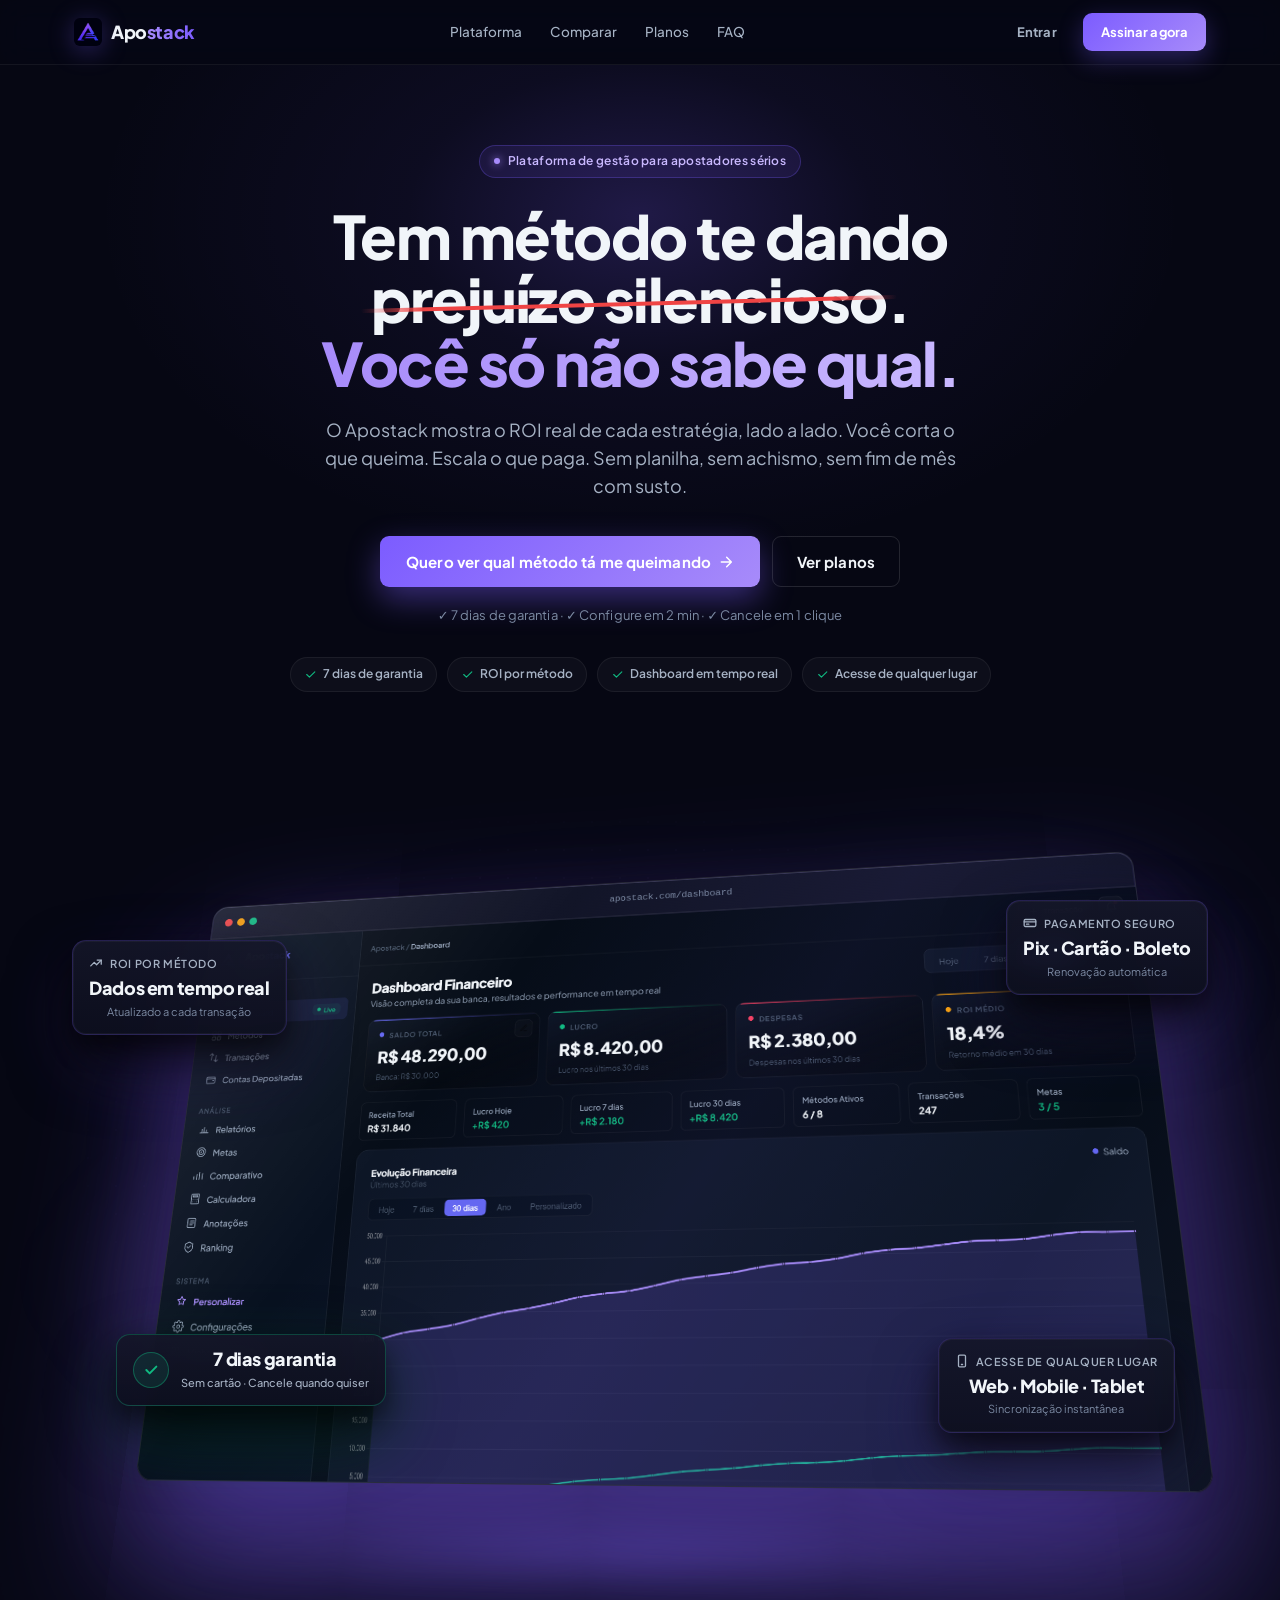
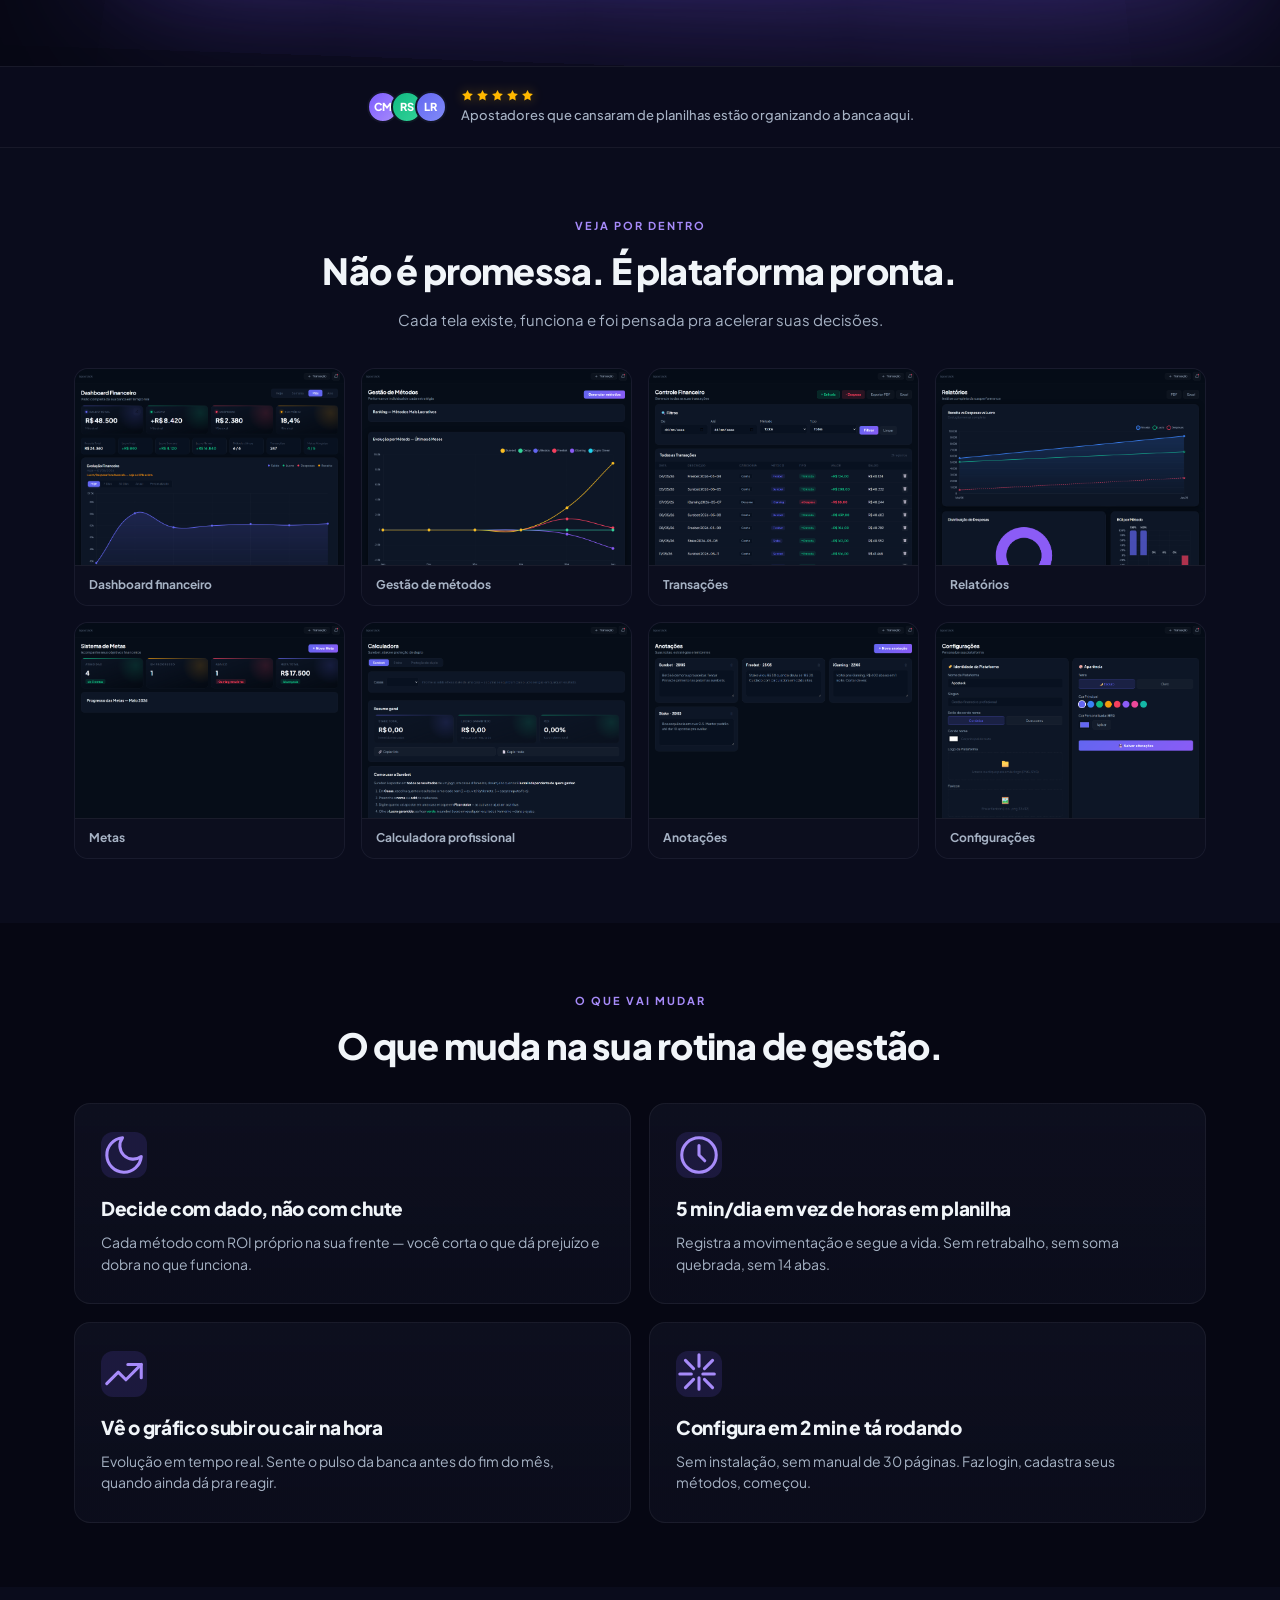
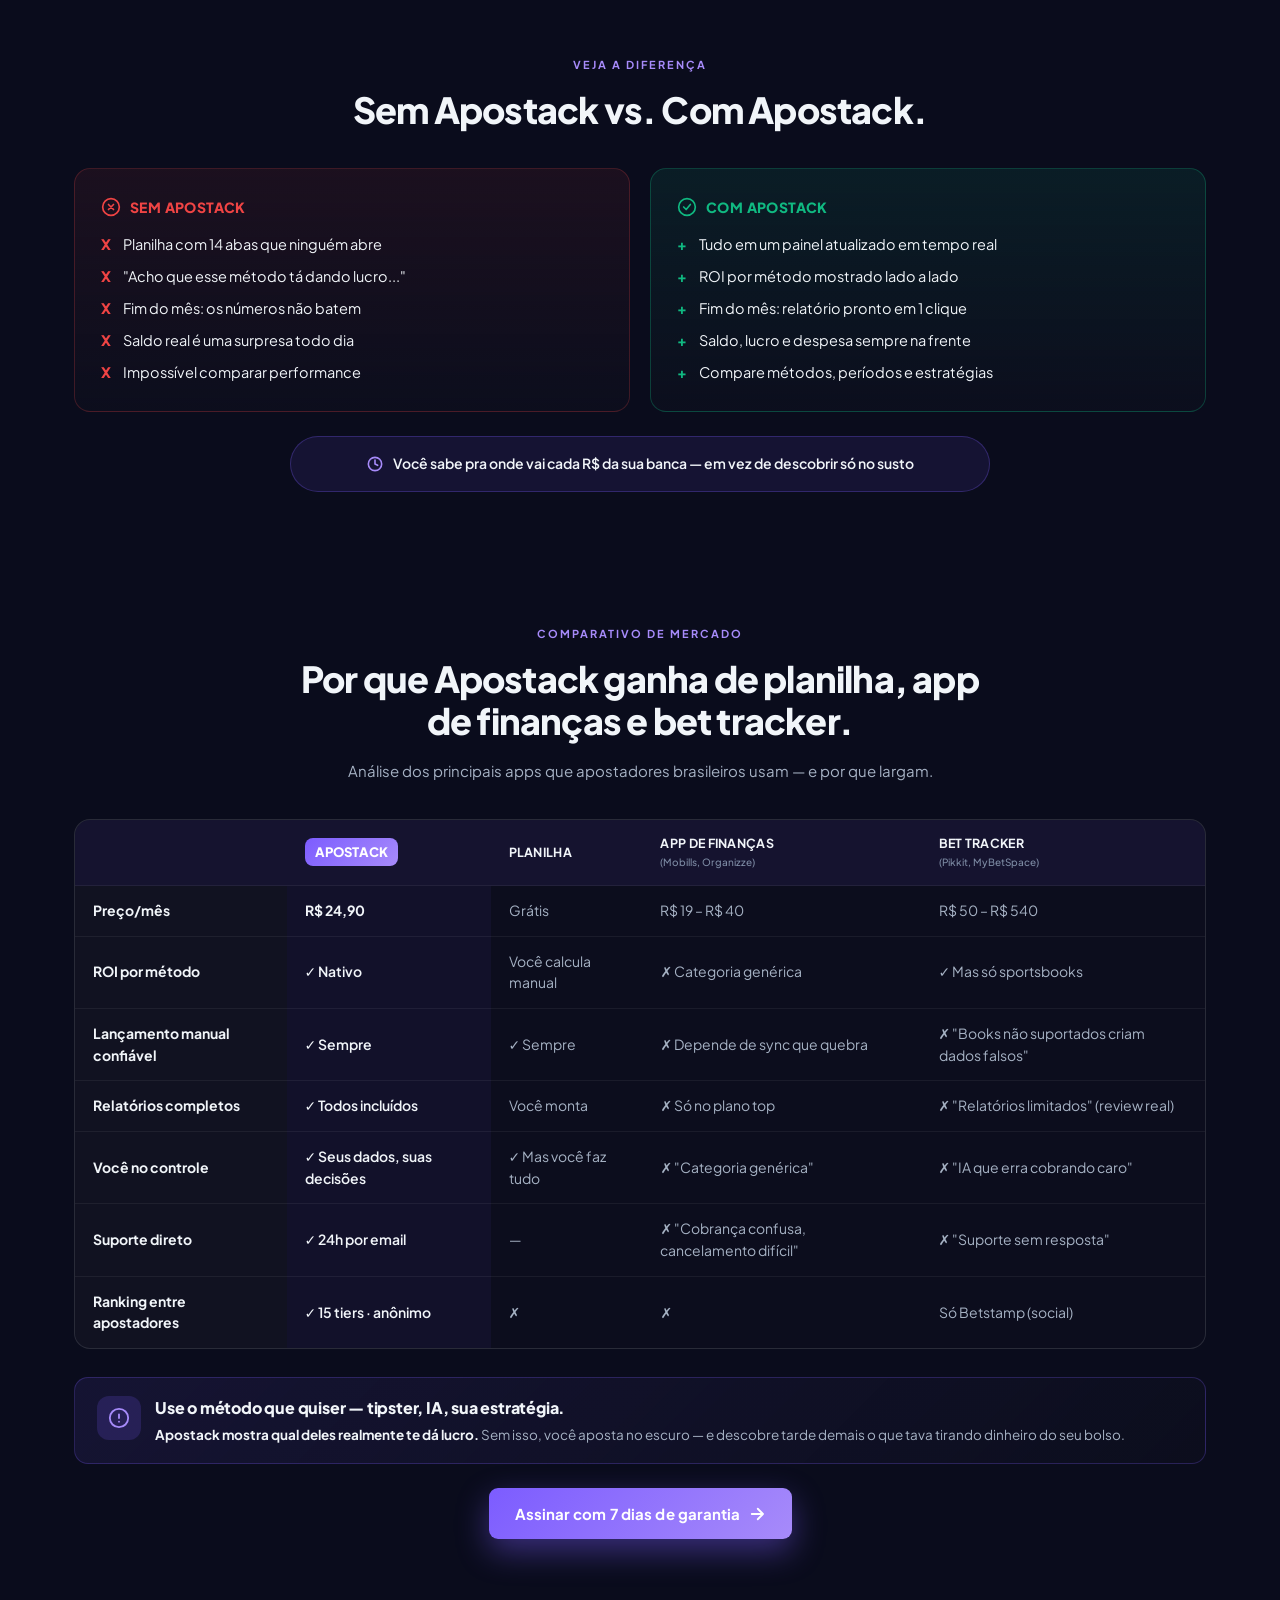
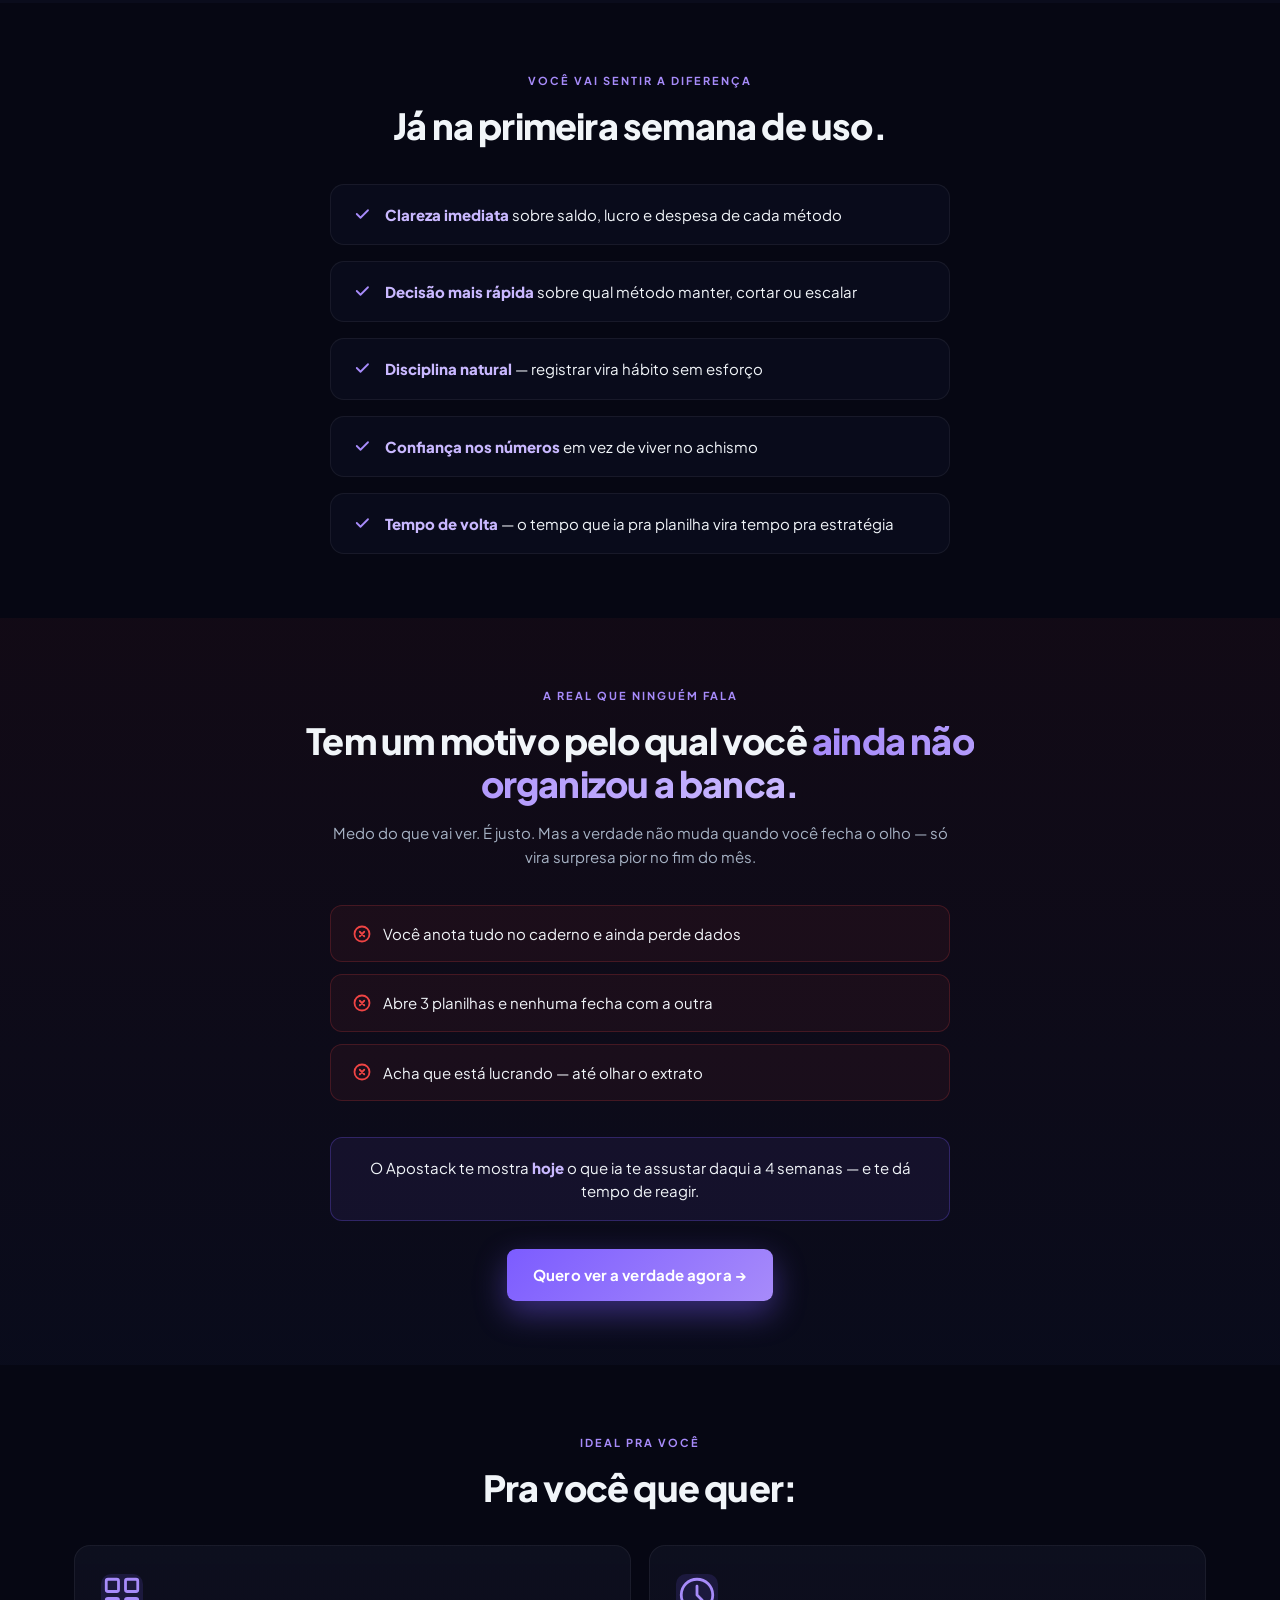
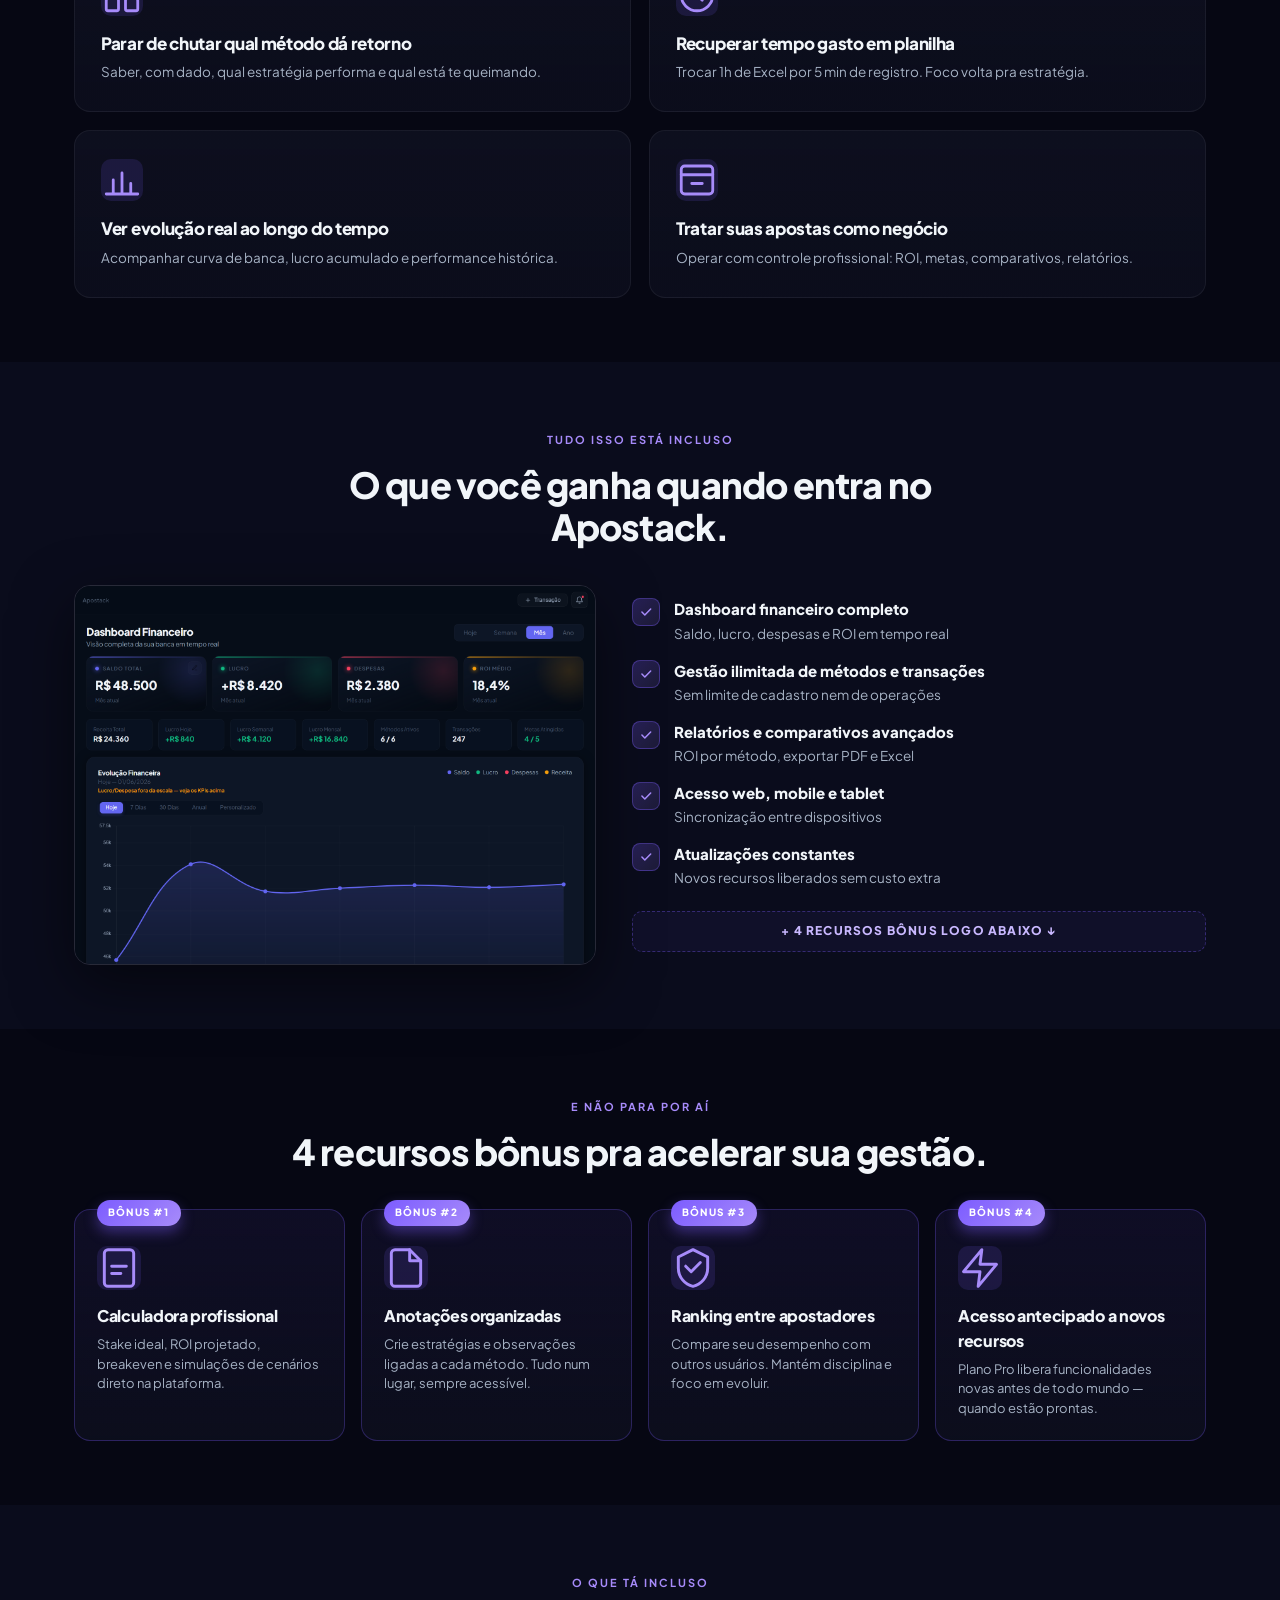
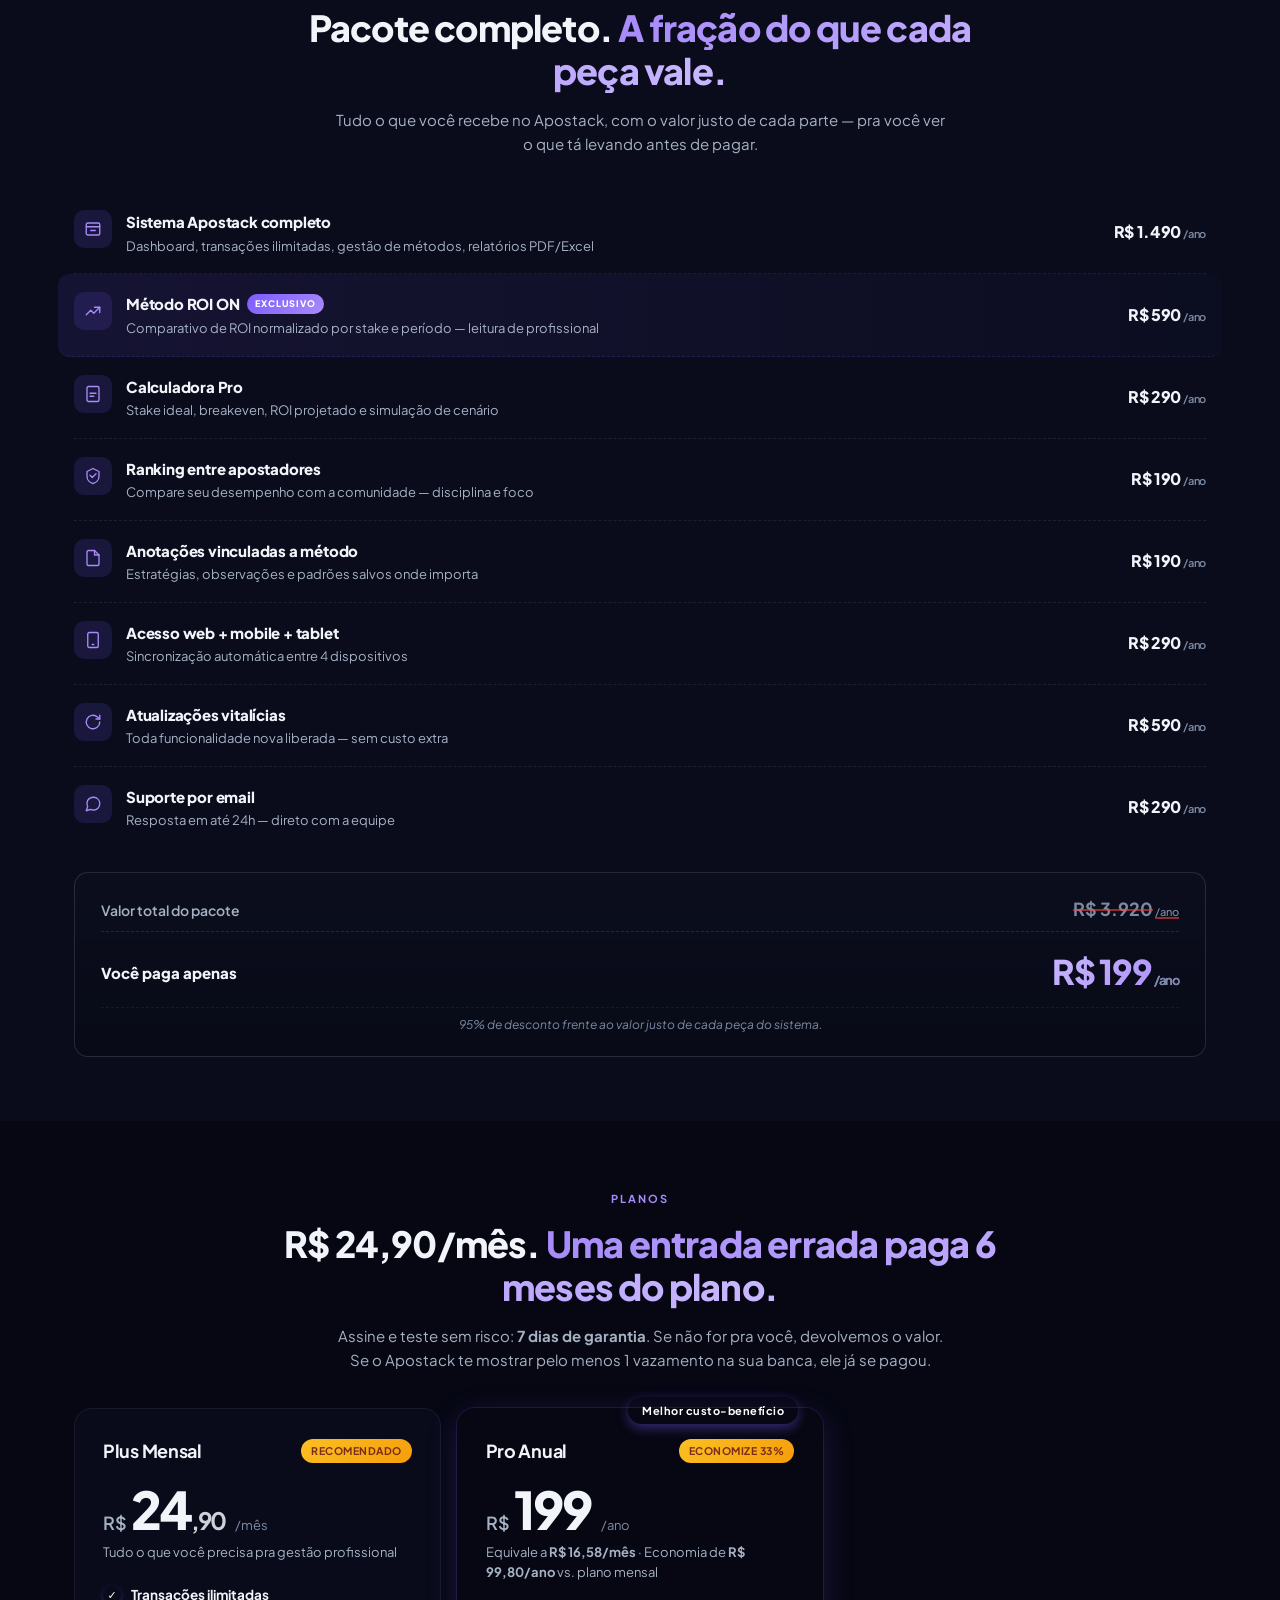
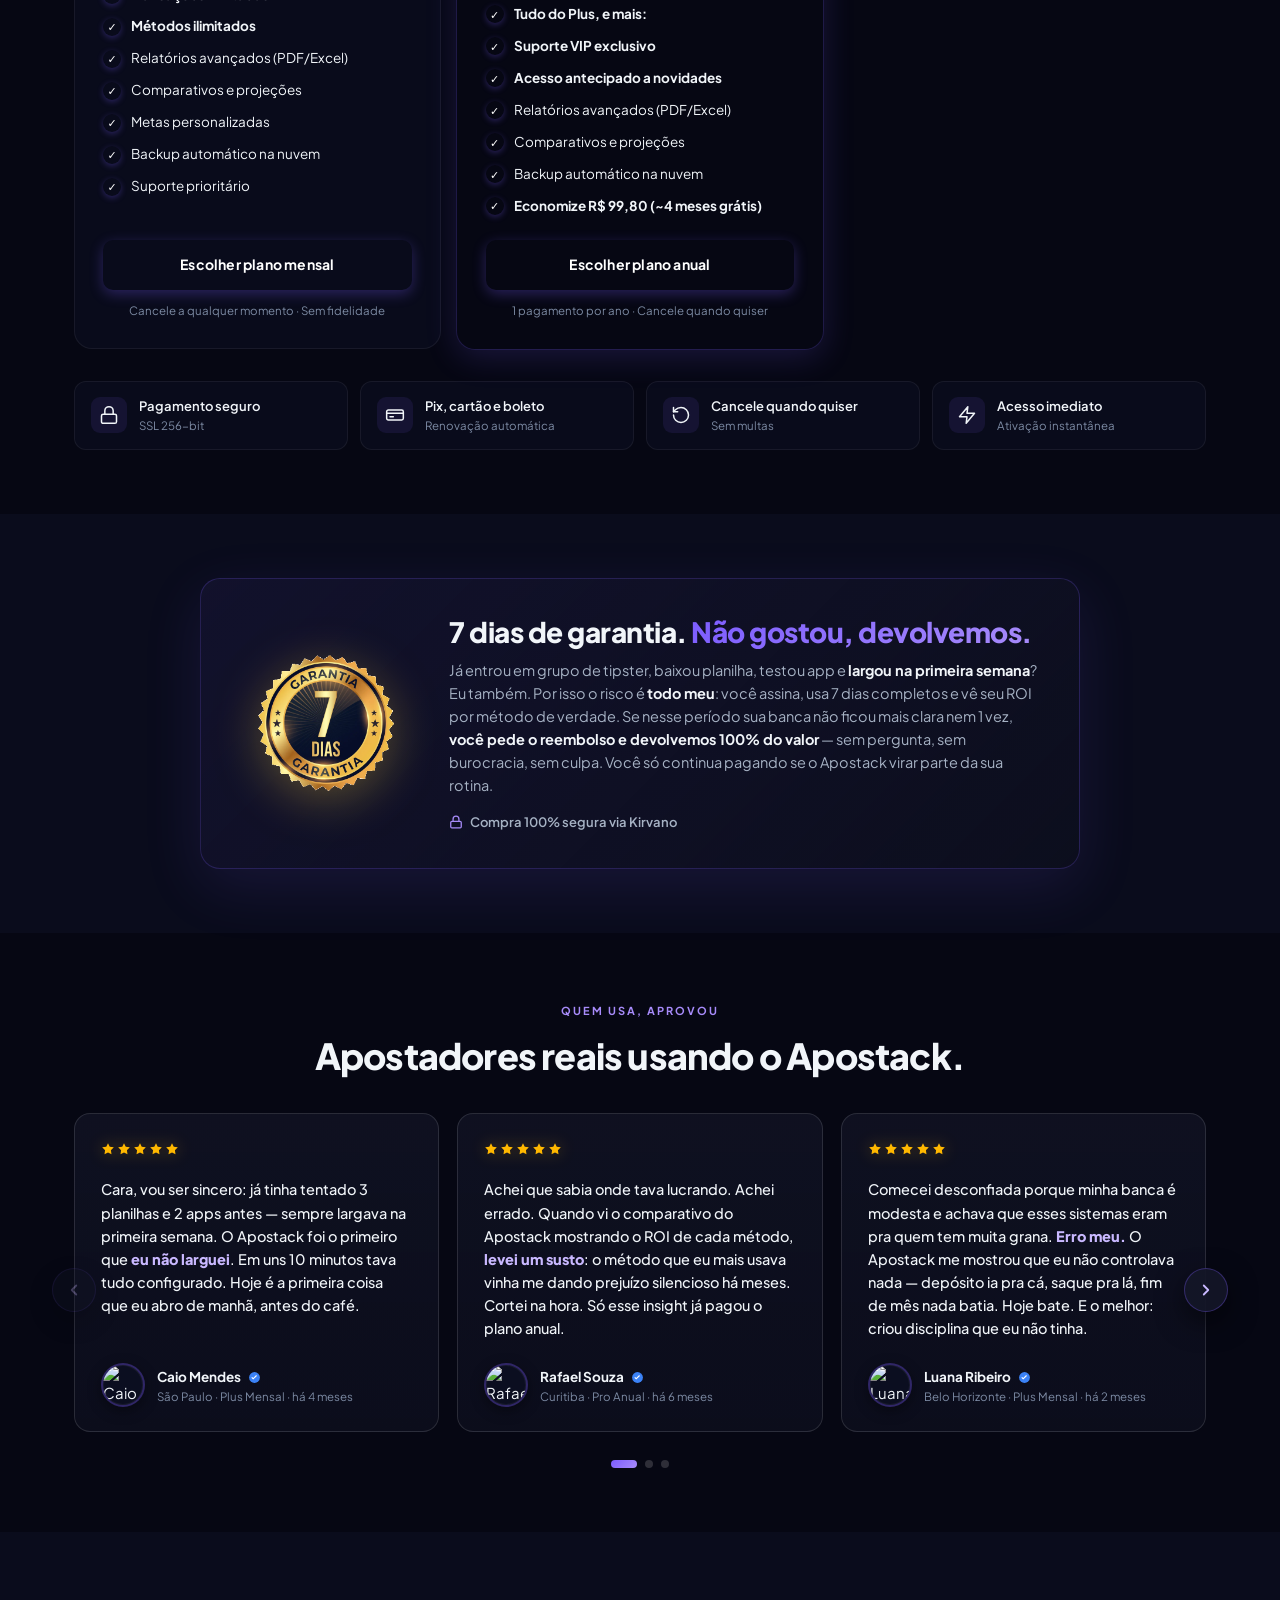
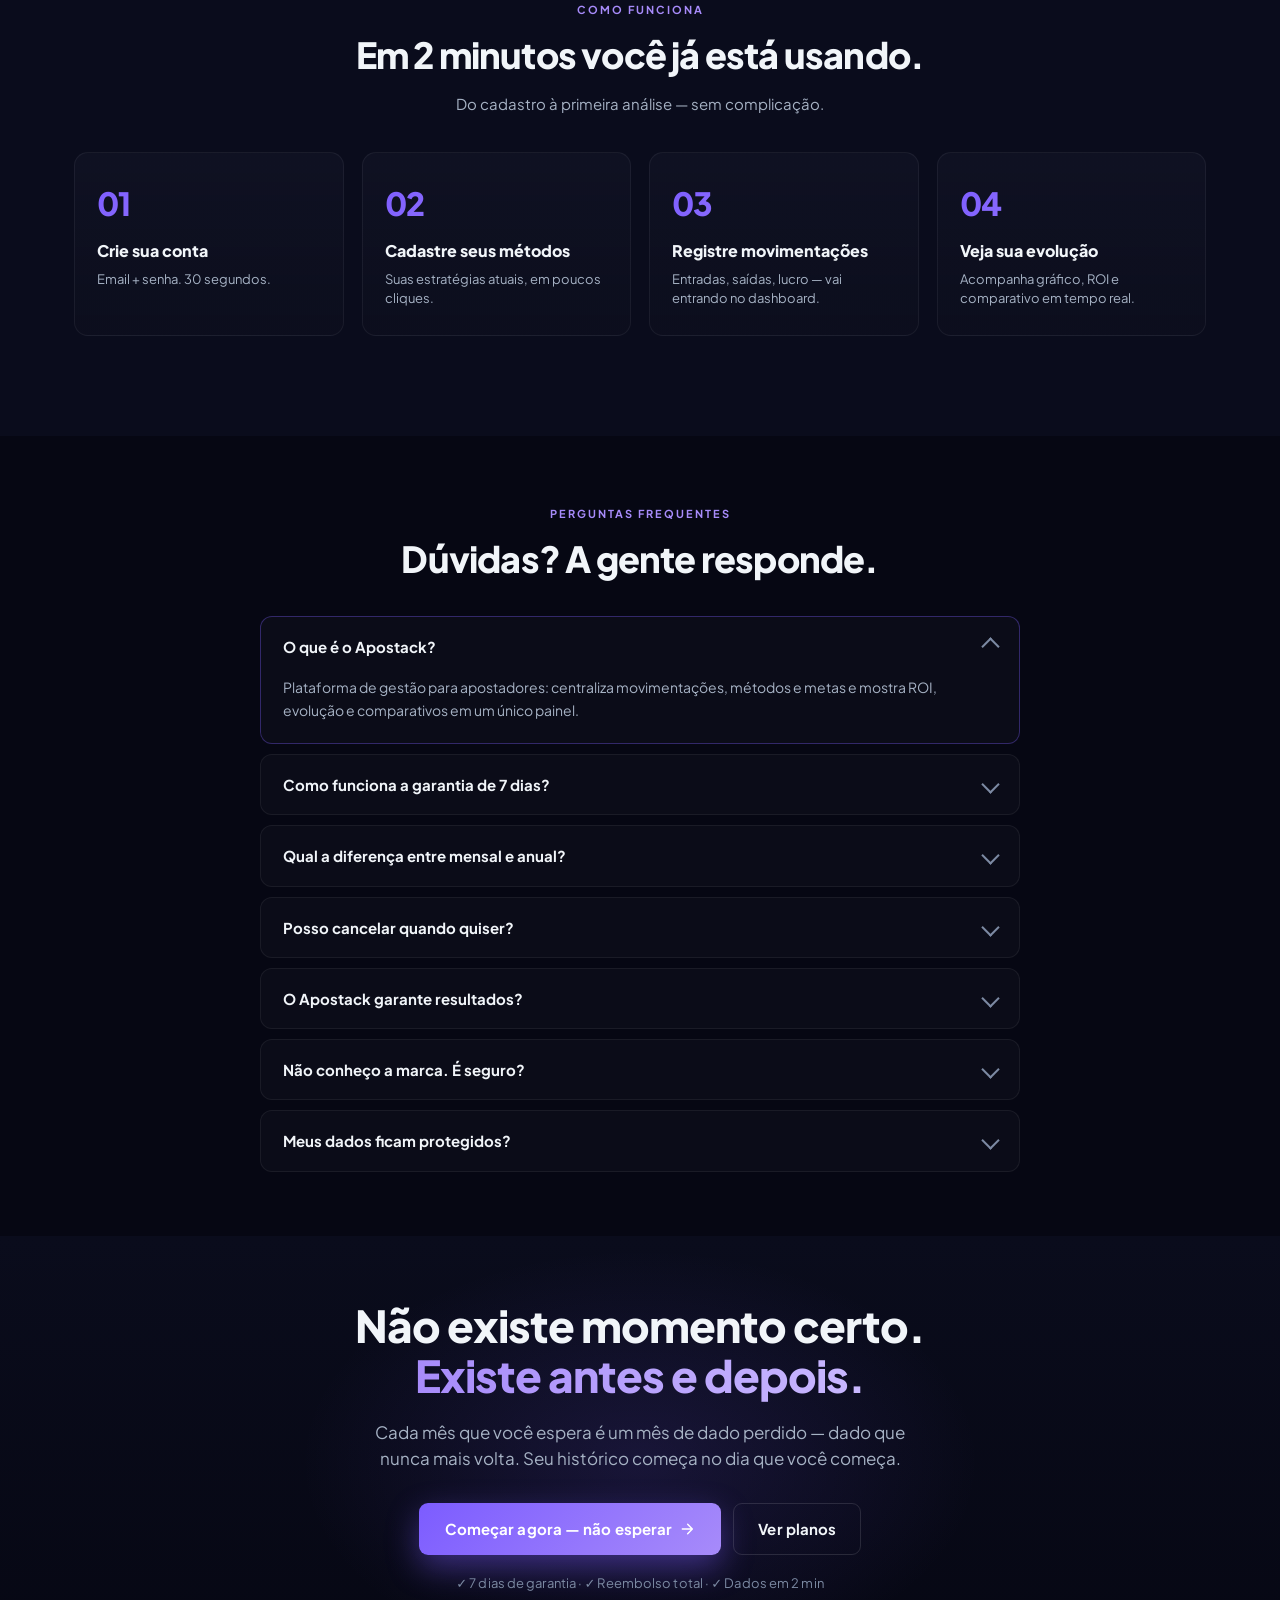
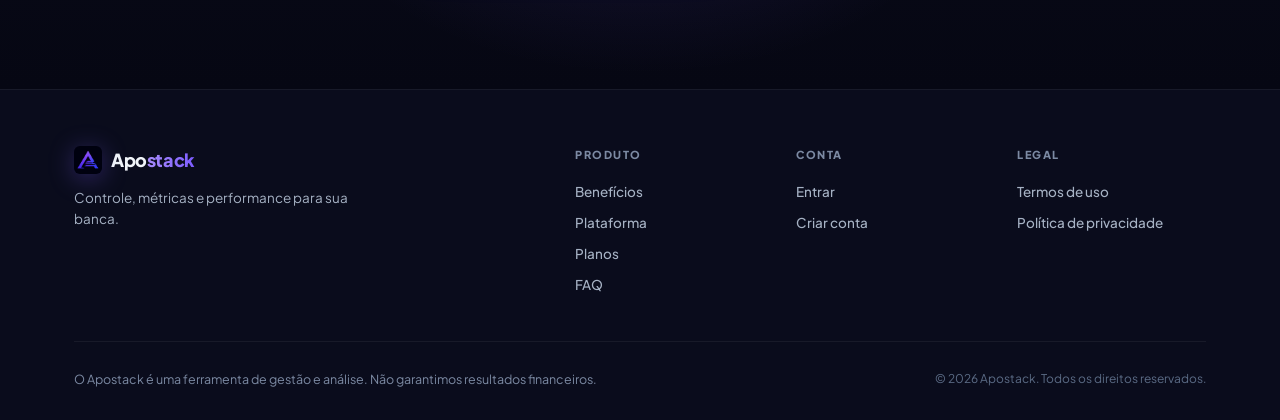
==== index.html @ 1fa61bde "feat(admin): filtros de status, plano e ordenacao na lista de usuarios Complementa a busca: agora da" ====
<!DOCTYPE html>
<html lang="pt-BR" class="dark">
<head>
<meta charset="UTF-8"/>
<!-- App interno — nao indexar no Google. Landing publica (/landing) eh quem ranqueia. -->
<meta name="robots" content="noindex, nofollow"/>
<!-- ════════════════════════════════════════════
     SMART REDIRECT: visitante novo vai pra /landing.
     User logado (tem token Supabase ou conta local) fica no app.
     Roda PRIMEIRO no <head> pra evitar flash da tela de login.
     Excecoes: /?modo=cadastro|recuperar (vem da landing, fica)
     ════════════════════════════════════════════ -->
<script>
(function smartRedirect(){
  try {
    // GUARDA OS CODIGOS ANTES DE QUALQUER REDIRECIONAMENTO.
    // Bug antigo: visitante SEM conta que chegava por link de indicacao era
    // mandado pra /landing e o ?ref= morria no caminho — o afiliado perdia a
    // comissao de todo mundo que ainda nao tinha cadastro. O mesmo valia pro
    // convite de grupo. Aqui salvamos antes do replace; o script.js usa depois.
    try {
      var _q = new URLSearchParams(location.search);
      var _r = _q.get('ref');
      if (_r && _r.trim()) localStorage.setItem('bancapro-ref', _r.trim());
      var _g = _q.get('grupo');
      if (_g && _g.trim()) localStorage.setItem('bancapro-grupo-convite', _g.trim().toUpperCase());
    } catch(e){}
    // Se URL tem ?modo=X, user veio da landing intencionalmente — fica
    if (location.search && /\bmodo=(cadastro|register|recuperar|reset|login|entrar)\b/i.test(location.search)) return;
    // Se URL tem ?assinatura=ok (retorno do Kirvano) — fica
    if (/\bassinatura=ok\b/.test(location.search)) return;
    // Procura token Supabase no localStorage (key: sb-<projectRef>-auth-token)
    var hasSession = false;
    for (var i = 0; i < localStorage.length; i++){
      var k = localStorage.key(i);
      if (k && (k.indexOf('sb-') === 0 && k.indexOf('-auth-token') > 0)){
        try {
          var v = JSON.parse(localStorage.getItem(k));
          if (v && v.access_token) { hasSession = true; break; }
        } catch(e){}
      }
    }
    // Tambem aceita modo local (sem Supabase) — tem userId salvo
    if (!hasSession && localStorage.getItem('bancapro-session-userId')) hasSession = true;
    // Sem sessao = visitante novo -> manda pra sales page
    if (!hasSession) {
      location.replace('/landing');
    }
  } catch(e){ /* qualquer erro: deixa carregar normal */ }
})();
</script>
<!-- ════════════════════════════════════════════
     KILL SWITCH DO SERVICE WORKER ANTIGO (roda 1x por cliente)
     Motivo: o SW antigo servia script.js em cache (stale-while-revalidate),
     entao o fix critico do paywall NAO chegava — clientes pagantes seguiam
     bloqueados mesmo com a correcao no ar. Aqui a gente desregistra o SW
     velho, limpa TODOS os caches e recarrega UMA unica vez. Depois o
     registro normal instala o SW novo (network-first). Flag no localStorage
     garante que roda so uma vez por dispositivo.
     ════════════════════════════════════════════ -->
<script>
(function forceFreshCode(){
  var FLAG = 'apostack-sw-reset-20260720';
  try {
    if (localStorage.getItem(FLAG)) return;            // ja resetou nesse device
    if (!('serviceWorker' in navigator)) { localStorage.setItem(FLAG,'1'); return; }
    navigator.serviceWorker.getRegistrations().then(function(regs){
      var tinhaSW = regs.length > 0;
      return Promise.all(regs.map(function(r){ return r.unregister(); }))
        .then(function(){
          if (!('caches' in window)) return tinhaSW;
          return caches.keys()
            .then(function(keys){ return Promise.all(keys.map(function(k){ return caches.delete(k); })); })
            .then(function(){ return tinhaSW; });
        });
    }).then(function(tinhaSW){
      try { localStorage.setItem(FLAG,'1'); } catch(e){}
      if (tinhaSW) location.reload();                  // 1 reload limpo, ja sem SW velho
    }).catch(function(){ try { localStorage.setItem(FLAG,'1'); } catch(e){} });
  } catch(e){ try { localStorage.setItem(FLAG,'1'); } catch(e2){} }
})();
</script>
<meta name="viewport" content="width=device-width, initial-scale=1.0, viewport-fit=cover"/>
<meta name="theme-color" content="#060d18"/>
<meta name="color-scheme" content="dark light"/>
<meta name="mobile-web-app-capable" content="yes"/>
<meta name="apple-mobile-web-app-capable" content="yes"/>
<meta name="apple-mobile-web-app-status-bar-style" content="black-translucent"/>
<meta name="apple-mobile-web-app-title" content="Apostack"/>
<meta name="format-detection" content="telephone=no"/>
<!-- Anti-cache: browser sempre revalida HTML, pega update rapido apos push.
     CSS/JS continuam cached (rapido) mas atualizam via ?v=XXX. -->
<meta http-equiv="Cache-Control" content="no-cache, no-store, must-revalidate"/>
<meta http-equiv="Pragma" content="no-cache"/>
<meta http-equiv="Expires" content="0"/>
<!-- Security headers (defesa em profundidade) -->
<meta http-equiv="X-Content-Type-Options" content="nosniff"/>
<meta http-equiv="Referrer-Policy" content="strict-origin-when-cross-origin"/>
<meta http-equiv="Permissions-Policy" content="camera=(), microphone=(), geolocation=()"/>
<title>Apostack — Gestão Financeira</title>
<link rel="icon" type="image/png" id="appFavicon" href="brand/icon.png"/>
<!-- PWA: manifest + apple-touch-icon pra instalacao na tela inicial e empacotamento Android (TWA) -->
<link rel="manifest" href="/manifest.webmanifest"/>
<link rel="apple-touch-icon" href="/brand/icon.png"/>
<link rel="apple-touch-icon" sizes="180x180" href="/brand/icon.png"/>

<!-- Meta Pixel removido do app interno (pixel 1566054278577058 descontinuado).
     Rastreamento de ads vive na landing e na /obrigado com o pixel do gestor. -->
<script src="https://cdn.jsdelivr.net/npm/chart.js@4.4.0/dist/chart.umd.min.js"></script>
<script src="https://cdn.jsdelivr.net/npm/@supabase/supabase-js@2"></script>
<link rel="preconnect" href="https://fonts.googleapis.com"/>
<link rel="preconnect" href="https://fonts.gstatic.com" crossorigin/>
<link href="https://fonts.googleapis.com/css2?family=Plus+Jakarta+Sans:wght@400;500;600;700;800&display=swap" rel="stylesheet"/>
<link rel="stylesheet" href="style.css?v=267"/>
<link rel="stylesheet" href="light.css?v=267"/>
</head>
<body>

<!-- AUTH SCREEN -->
<div class="auth-screen" id="authScreen">
  <div class="auth-card">
    <div class="auth-logo">
      <div class="auth-logo-icon" id="authLogoIcon"><img src="brand/icon.png" alt="B" style="width:100%;height:100%;object-fit:contain;border-radius:8px" onerror="this.replaceWith(document.createTextNode('A'))"/></div>
      <div class="auth-logo-text">Apo<span>stack</span></div>
    </div>
    <div id="authSlogan" style="text-align:center;color:var(--text-muted);font-size:13px;margin:-4px 0 18px;display:none"></div>
    <div id="loginForm">
      <div class="auth-title">Bem-vindo de volta</div>
      <div class="auth-sub">Entre na sua conta para continuar</div>
      <div class="form-group">
        <label class="form-label">E-mail</label>
        <input class="form-input" type="email" id="loginEmail" placeholder="seu@email.com" autocomplete="email"/>
      </div>
      <div class="form-group">
        <label class="form-label">Senha</label>
        <div class="pw-wrap">
          <input class="form-input" type="password" id="loginPassword" placeholder="••••••••" autocomplete="current-password" onkeydown="if(event.key==='Enter')doLogin()"/>
          <button type="button" class="pw-toggle" onclick="togglePw(this,'loginPassword')" aria-label="Mostrar senha"><svg viewBox="0 0 24 24" width="16" height="16" fill="none" stroke="currentColor" stroke-width="1.8" stroke-linecap="round" stroke-linejoin="round"><path d="M1 12s4-8 11-8 11 8 11 8-4 8-11 8S1 12 1 12z"/><circle cx="12" cy="12" r="3"/></svg></button>
        </div>
      </div>
      <button class="btn-primary" onclick="doLogin()">Entrar na plataforma →</button>
      <div class="auth-links">
        <a onclick="showReset()">Esqueci minha senha</a> &nbsp;·&nbsp;
        <a onclick="showRegister()">Criar conta</a>
      </div>
    </div>
    <div id="registerForm" style="display:none">
      <div class="auth-title">Criar conta</div>
      <div class="auth-sub">Comece a controlar suas bancas hoje</div>
      <div id="paidSignupBanner" style="display:none;background:linear-gradient(135deg,rgba(34,197,94,.15),rgba(16,185,129,.10));border:1px solid rgba(34,197,94,.35);color:#86efac;border-radius:10px;padding:12px 14px;margin-bottom:14px;font-size:13.5px;line-height:1.5">
        <div style="font-weight:700;color:#bbf7d0;margin-bottom:4px">✓ Pagamento confirmado</div>
        Crie sua conta com o <b>mesmo e-mail da compra</b>. A assinatura é liberada automaticamente — sem trial, sem espera.
      </div>
      <div class="form-group"><label class="form-label">Nome</label><input class="form-input" type="text" id="regName" placeholder="Seu nome" autocomplete="name"/></div>
      <div class="form-group"><label class="form-label">E-mail</label><input class="form-input" type="email" id="regEmail" placeholder="seu@email.com" autocomplete="email"/></div>
      <div class="form-group"><label class="form-label">Celular (WhatsApp)</label><input class="form-input" type="tel" id="regPhone" placeholder="(11) 99999-9999" autocomplete="tel" inputmode="numeric" maxlength="15" oninput="maskPhoneInput(this)"/></div>
      <div class="form-group">
        <label class="form-label">Senha</label>
        <div class="pw-wrap">
          <input class="form-input" type="password" id="regPassword" placeholder="Mín. 6 caracteres" autocomplete="new-password"/>
          <button type="button" class="pw-toggle" onclick="togglePw(this,'regPassword')" aria-label="Mostrar senha"><svg viewBox="0 0 24 24" width="16" height="16" fill="none" stroke="currentColor" stroke-width="1.8" stroke-linecap="round" stroke-linejoin="round"><path d="M1 12s4-8 11-8 11 8 11 8-4 8-11 8S1 12 1 12z"/><circle cx="12" cy="12" r="3"/></svg></button>
        </div>
      </div>
      <div class="form-group">
        <label class="form-label">Confirmar senha</label>
        <div class="pw-wrap">
          <input class="form-input" type="password" id="regPassword2" placeholder="Digite a senha de novo" autocomplete="new-password" onkeydown="if(event.key==='Enter')doRegister()"/>
          <button type="button" class="pw-toggle" onclick="togglePw(this,'regPassword2')" aria-label="Mostrar senha"><svg viewBox="0 0 24 24" width="16" height="16" fill="none" stroke="currentColor" stroke-width="1.8" stroke-linecap="round" stroke-linejoin="round"><path d="M1 12s4-8 11-8 11 8 11 8-4 8-11 8S1 12 1 12z"/><circle cx="12" cy="12" r="3"/></svg></button>
        </div>
      </div>
      <button class="btn-primary" onclick="doRegister()">Criar conta grátis →</button>
      <div class="auth-links"><a onclick="showLogin()">Já tenho conta</a></div>
    </div>
    <div id="resetForm" style="display:none">
      <div class="auth-title">Recuperar senha</div>
      <div class="auth-sub">Enviaremos um link de redefinição</div>
      <div class="form-group"><label class="form-label">E-mail</label><input class="form-input" type="email" id="resetEmail" placeholder="seu@email.com" autocomplete="email"/></div>
      <button class="btn-primary" onclick="doReset()">Enviar link →</button>
      <div class="auth-links"><a onclick="showLogin()">Voltar ao login</a></div>
    </div>
    <div id="recoveryForm" style="display:none">
      <div class="auth-title">Definir nova senha 🔑</div>
      <div class="auth-sub">Escolha a nova senha da sua conta</div>
      <div class="form-group">
        <label class="form-label">Nova senha</label>
        <div class="pw-wrap">
          <input class="form-input" type="password" id="recPwd" placeholder="Mín. 6 caracteres" autocomplete="new-password"/>
          <button type="button" class="pw-toggle" onclick="togglePw(this,'recPwd')" aria-label="Mostrar senha"><svg viewBox="0 0 24 24" width="16" height="16" fill="none" stroke="currentColor" stroke-width="1.8" stroke-linecap="round" stroke-linejoin="round"><path d="M1 12s4-8 11-8 11 8 11 8-4 8-11 8S1 12 1 12z"/><circle cx="12" cy="12" r="3"/></svg></button>
        </div>
      </div>
      <div class="form-group">
        <label class="form-label">Confirmar nova senha</label>
        <div class="pw-wrap">
          <input class="form-input" type="password" id="recPwd2" placeholder="Digite a nova senha de novo" autocomplete="new-password" onkeydown="if(event.key==='Enter')doRecovery()"/>
          <button type="button" class="pw-toggle" onclick="togglePw(this,'recPwd2')" aria-label="Mostrar senha"><svg viewBox="0 0 24 24" width="16" height="16" fill="none" stroke="currentColor" stroke-width="1.8" stroke-linecap="round" stroke-linejoin="round"><path d="M1 12s4-8 11-8 11 8 11 8-4 8-11 8S1 12 1 12z"/><circle cx="12" cy="12" r="3"/></svg></button>
        </div>
      </div>
      <button class="btn-primary" onclick="doRecovery()">Salvar nova senha →</button>
      <div class="auth-links"><a onclick="showLogin()">Voltar ao login</a></div>
    </div>
    <div style="margin-top:22px;padding-top:16px;border-top:1px solid var(--glass-border);text-align:center;font-size:12px;color:var(--text-muted)">
      Precisa de ajuda? <a href="mailto:suporteapostack@gmail.com?subject=Suporte%20Apostack" style="color:var(--accent);text-decoration:none">suporteapostack@gmail.com</a>
    </div>
  </div>
</div>

<!-- NOTIFICATION PANEL -->
<div class="notif-panel" id="notifPanel">
  <div class="notif-header">Notificações <span class="notif-clear" onclick="clearNotifs()">Limpar tudo</span></div>
  <div id="notifList"></div>
</div>

<!-- ADD TRANSACTION MODAL -->
<div class="modal-overlay" id="txModal">
  <div class="modal">
    <div class="modal-title">Nova Transação</div>
    <div class="modal-sub">Registre uma entrada ou despesa</div>
    <div class="form-group">
      <label class="form-label">Tipo</label>
      <select class="form-select" id="txType">
        <option value="income">Entrada / Receita</option>
        <option value="expense">Despesa / Saída</option>
      </select>
    </div>
    <div class="form-row">
      <div class="form-group">
        <label class="form-label">Valor (R$)</label>
        <input class="form-input" type="number" placeholder="0,00" id="txValue"/>
      </div>
      <div class="form-group">
        <label class="form-label">Data</label>
        <input class="form-input" type="date" id="txDate"/>
      </div>
    </div>
    <div class="form-group">
      <label class="form-label">Categoria</label>
      <select class="form-select" id="txMethod">
        <option>Futebol</option><option>Basquete</option><option>Tênis</option><option>MMA / UFC</option><option>E-sports</option><option>Cassino</option><option>Geral</option>
      </select>
    </div>
    <div class="form-group">
      <label class="form-label">Descrição</label>
      <input class="form-input" type="text" placeholder="Descreva a transação..." id="txDesc"/>
    </div>
    <div class="form-group">
      <label class="form-label">Comprovante <span style="color:var(--text-muted);font-weight:400">(opcional)</span></label>
      <input type="file" id="txAttachmentFile" accept="image/jpeg,image/png,image/webp" style="display:none" onchange="handleTxAttachment(event)"/>
      <div id="txAttachmentEmpty">
        <button type="button" class="btn-ghost" style="width:100%;padding:10px;display:flex;align-items:center;justify-content:center;gap:8px" onclick="document.getElementById('txAttachmentFile').click()">
          <svg viewBox="0 0 24 24" width="16" height="16" fill="none" stroke="currentColor" stroke-width="1.8" stroke-linecap="round" stroke-linejoin="round"><path d="M21.44 11.05l-9.19 9.19a6 6 0 01-8.49-8.49l9.19-9.19a4 4 0 015.66 5.66l-9.2 9.19a2 2 0 01-2.83-2.83l8.49-8.48"/></svg>
          Anexar comprovante
        </button>
        <div style="font-size:11.5px;color:var(--text-muted);margin-top:6px;text-align:center">Print da aposta, resultado, saque… JPG/PNG até 5MB</div>
      </div>
      <div id="txAttachmentPreview" style="display:none">
        <div style="position:relative;border-radius:10px;overflow:hidden;border:1px solid rgba(255,255,255,.08);background:rgba(255,255,255,.02)">
          <img id="txAttachmentImg" style="width:100%;max-height:200px;object-fit:contain;display:block;cursor:zoom-in" onclick="openTxAttachmentFullscreen()"/>
          <button type="button" onclick="removeTxAttachment()" style="position:absolute;top:8px;right:8px;width:30px;height:30px;border-radius:50%;background:rgba(0,0,0,.6);border:1px solid rgba(255,255,255,.2);color:#fff;cursor:pointer;display:flex;align-items:center;justify-content:center" title="Remover">
            <svg viewBox="0 0 24 24" width="14" height="14" fill="none" stroke="currentColor" stroke-width="2.4" stroke-linecap="round" stroke-linejoin="round"><line x1="18" y1="6" x2="6" y2="18"/><line x1="6" y1="6" x2="18" y2="18"/></svg>
          </button>
        </div>
        <div style="display:flex;justify-content:space-between;align-items:center;margin-top:6px">
          <span id="txAttachmentSize" style="font-size:11.5px;color:var(--text-muted)"></span>
          <button type="button" onclick="document.getElementById('txAttachmentFile').click()" style="background:none;border:none;color:var(--accent);font-size:12px;cursor:pointer;font-weight:600">Trocar imagem</button>
        </div>
      </div>
    </div>
    <div class="modal-actions">
      <button class="btn-ghost" onclick="closeTxModal()">Cancelar</button>
      <button class="btn-primary" style="width:auto;padding:9px 20px" onclick="saveTransaction()">Salvar →</button>
    </div>
  </div>
</div>

<!-- Visualizador fullscreen do comprovante -->
<div id="attachmentFullscreen" style="display:none;position:fixed;inset:0;background:rgba(0,0,0,.92);z-index:10000;align-items:center;justify-content:center;flex-direction:column;padding:20px" onclick="closeAttachmentFullscreen()">
  <img id="attachmentFullscreenImg" style="max-width:100%;max-height:85vh;object-fit:contain;border-radius:8px"/>
  <div style="margin-top:18px;display:flex;gap:10px">
    <a id="attachmentDownloadBtn" download="comprovante.jpg" style="padding:10px 20px;background:var(--accent);color:#fff;border-radius:8px;text-decoration:none;font-weight:600;font-size:14px" onclick="event.stopPropagation()">⬇ Baixar</a>
    <button onclick="event.stopPropagation();closeAttachmentFullscreen()" style="padding:10px 20px;background:rgba(255,255,255,.1);border:1px solid rgba(255,255,255,.15);color:#fff;border-radius:8px;cursor:pointer;font-weight:600;font-size:14px">Fechar</button>
  </div>
</div>

<!-- BANCA INICIAL MODAL -->
<div class="modal-overlay" id="saldoInicialModal">
  <div class="modal">
    <div class="modal-title">Banca inicial</div>
    <div class="modal-sub">Defina o saldo de partida da sua banca. O dashboard soma seus resultados a partir desse valor.</div>
    <div class="form-group">
      <label class="form-label">Valor inicial (R$)</label>
      <input class="form-input" type="number" step="0.01" min="0" placeholder="Ex: 10000" id="saldoInicialInput"/>
    </div>
    <div class="modal-actions">
      <button class="btn-ghost" onclick="closeSaldoInicialModal()">Cancelar</button>
      <button class="btn-primary" style="width:auto;padding:9px 20px" onclick="saveSaldoInicial()">Salvar →</button>
    </div>
  </div>
</div>

<!-- LIBERAR ACESSO (ADMIN) -->
<div class="modal-overlay" id="grantModal">
  <div class="modal">
    <div class="modal-title">🔓 Liberar acesso</div>
    <div class="modal-sub">Usuário: <strong id="grantModalEmail">—</strong></div>
    <div class="form-group">
      <label class="form-label">Por quantos dias?</label>
      <input class="form-input" type="number" min="1" step="1" placeholder="Ex: 30 — deixe vazio para acesso permanente" id="grantDaysInput" onkeydown="if(event.key==='Enter'){event.preventDefault();confirmGrant();}"/>
      <div style="font-size:12px;color:var(--text-muted);margin-top:6px">Vazio = acesso permanente (até você bloquear)</div>
    </div>
    <div class="modal-actions">
      <button class="btn-ghost" onclick="closeGrantModal()">Cancelar</button>
      <button class="btn-primary" style="width:auto;padding:9px 20px" onclick="confirmGrant()">🔓 Liberar →</button>
    </div>
  </div>
</div>

<!-- DEPOSITAR / RETIRAR (CONTAS DEPOSITADAS) -->
<div class="modal-overlay" id="balanceModal">
  <div class="modal">
    <div class="modal-title" id="balanceModalTitle">Depositar</div>
    <div class="modal-sub" id="balanceModalSub">Saldo atual: —</div>
    <div class="form-group">
      <label class="form-label">Valor (R$)</label>
      <input class="form-input" type="number" min="0" step="0.01" placeholder="0,00" id="balanceModalValue" onkeydown="if(event.key==='Enter'){event.preventDefault();confirmBalanceAdjust();}"/>
    </div>
    <div class="modal-actions">
      <button class="btn-ghost" onclick="closeBalanceModal()">Cancelar</button>
      <button class="btn-primary" style="width:auto;padding:9px 20px" id="balanceModalOk" onclick="confirmBalanceAdjust()">Confirmar</button>
    </div>
  </div>
</div>

<!-- EDITAR USUÁRIO (ADMIN) -->
<div class="modal-overlay" id="editUserModal">
  <div class="modal">
    <div class="modal-title">Editar usuário</div>
    <div class="modal-sub">Usuário: <strong id="editUserEmail">—</strong> · <span id="editUserStatus">—</span></div>
    <div style="display:flex;flex-direction:column;gap:10px;margin:18px 0 4px">
      <button class="btn-primary" id="editUserAccessBtn" style="width:100%" onclick="editUserToggleAccess()">🔓 Liberar acesso</button>
      <button class="btn-ghost" id="editUserDeleteBtn" style="width:100%;color:var(--red);border-color:rgba(244,63,94,0.35)" onclick="editUserDelete()">🗑 Excluir usuário</button>
    </div>
    <div class="modal-actions">
      <button class="btn-ghost" onclick="closeEditUser()">Fechar</button>
    </div>
  </div>
</div>

<!-- ADICIONAR AFILIADO (ADMIN) -->
<div class="modal-overlay" id="addAffiliateModal">
  <div class="modal">
    <div class="modal-title">Adicionar afiliado</div>
    <div class="modal-sub">Defina quem é afiliado, o slug e a comissão</div>
    <div class="form-group">
      <label class="form-label">E-mail do afiliado (a conta dele)</label>
      <input class="form-input" type="email" placeholder="parceiro@email.com" id="affEmailInput"/>
    </div>
    <div class="form-row">
      <div class="form-group"><label class="form-label">Slug (código do link)</label><input class="form-input" type="text" placeholder="Ex: kingmetodos" id="affCupomInput"/></div>
      <div class="form-group"><label class="form-label">Comissão (% líquido)</label><input class="form-input" type="number" value="50" min="1" max="100" id="affComissaoInput"/></div>
    </div>
    <div class="modal-actions">
      <button class="btn-ghost" onclick="closeAddAffiliateModal()">Cancelar</button>
      <button class="btn-primary" style="width:auto;padding:9px 20px" onclick="saveAffiliate()">Adicionar →</button>
    </div>
  </div>
</div>

<!-- VER INDICADOS DO AFILIADO (ADMIN) -->
<div class="modal-overlay" id="affReferralsModal">
  <div class="modal" style="width:580px;max-width:95vw">
    <div class="modal-title">Indicados de <span id="affReferralsName">—</span></div>
    <div class="modal-sub">Pessoas que entraram pelo link desse afiliado (você vê o email completo)</div>
    <div id="affReferralsList" style="margin-top:8px"></div>
    <div class="modal-actions">
      <button class="btn-ghost" onclick="closeAffReferralsModal()">Fechar</button>
    </div>
  </div>
</div>

<!-- ADD/EDIT GOAL MODAL -->
<div class="modal-overlay" id="goalModal">
  <div class="modal">
    <div class="modal-title" id="goalModalTitle">Nova Meta</div>
    <div class="modal-sub" id="goalModalSub">Defina um objetivo financeiro pra acompanhar</div>
    <div class="form-group">
      <label class="form-label">Nome da meta</label>
      <input class="form-input" type="text" placeholder="Ex: Surebet, Reserva, Viagem..." id="goalName"/>
    </div>
    <div class="form-group">
      <label class="form-label">Ícone (emoji)</label>
      <input class="form-input" type="text" placeholder="Ex: meta" id="goalIcon" maxlength="4" style="max-width:120px"/>
    </div>
    <div class="form-row">
      <div class="form-group">
        <label class="form-label">Valor da meta (R$)</label>
        <input class="form-input" type="number" placeholder="5000" id="goalTarget" min="0" step="any"/>
      </div>
      <div class="form-group">
        <label class="form-label">Valor atual (R$)</label>
        <input class="form-input" type="number" placeholder="0" id="goalCurrent" value="0" step="any"/>
      </div>
    </div>
    <div class="modal-actions">
      <button class="btn-ghost" onclick="closeGoalModal()">Cancelar</button>
      <button class="btn-primary" style="width:auto;padding:9px 20px" onclick="saveGoal()" id="goalSaveBtn">Salvar →</button>
    </div>
  </div>
</div>

<!-- ADICIONAR PROGRESSO À META -->
<div class="modal-overlay" id="goalProgressModal">
  <div class="modal">
    <div class="modal-title">➕ Adicionar progresso</div>
    <div class="modal-sub" id="goalProgressSub">Some um valor ao progresso da meta</div>
    <div class="form-group">
      <label class="form-label">Quanto adicionar (R$)</label>
      <input class="form-input" type="number" step="any" placeholder="Ex: 250 (use - para subtrair)" id="goalProgressInput"/>
    </div>
    <div class="modal-actions">
      <button class="btn-ghost" onclick="closeGoalProgress()">Cancelar</button>
      <button class="btn-primary" style="width:auto;padding:9px 20px" onclick="addGoalProgress()">Adicionar →</button>
    </div>
  </div>
</div>

<!-- ACCOUNT MODAL (cadastrar/editar conta de aposta) -->
<div class="modal-overlay" id="accountModal">
  <div class="modal" style="width:560px;max-width:95vw">
    <div class="modal-title" id="accountModalTitle">Nova Conta Depositada</div>
    <div class="modal-sub" id="accountModalSub">Registre o saldo que você tem numa casa de aposta</div>

    <div class="form-group">
      <label class="form-label">Casa de aposta</label>
      <div id="houseSelector" class="house-selector"></div>
      <div id="customHouseGroup" style="display:none;margin-top:10px">
        <input class="form-input" type="text" id="customHouseName" placeholder="Nome da casa (ex: MinhaBet)" maxlength="40"/>
      </div>
    </div>

    <div class="form-group">
      <label class="form-label">Apelido da conta (opcional)</label>
      <input class="form-input" type="text" id="accountNickname" placeholder="Ex: Principal, Conta 2, CPF esposa, Bônus…" maxlength="40"/>
      <div style="font-size:11.5px;color:var(--text-muted);margin-top:5px">Use quando tiver <b>mais de uma conta na mesma casa</b> — assim você separa cada uma.</div>
    </div>

    <div class="form-row">
      <div class="form-group">
        <label class="form-label">Saldo depositado (R$)</label>
        <input class="form-input" type="number" placeholder="100,00" id="accountAmount" step="0.01" min="0"/>
      </div>
      <div class="form-group">
        <label class="form-label">Última atualização</label>
        <input class="form-input" type="date" id="accountDate"/>
      </div>
    </div>

    <div class="form-group">
      <label class="form-label">Observação (opcional)</label>
      <input class="form-input" type="text" id="accountNote" placeholder="Ex: Bônus em rollover, freebet R$50..." maxlength="80"/>
    </div>

    <div class="modal-actions" style="justify-content:space-between">
      <button class="btn-danger" id="accountDeleteBtn" onclick="deleteAccount()" style="display:none">🗑️ Excluir</button>
      <div style="display:flex;gap:8px;margin-left:auto">
        <button class="btn-ghost" onclick="closeAccountModal()">Cancelar</button>
        <button class="btn-primary" style="width:auto;padding:9px 20px" onclick="saveAccount()">Salvar →</button>
      </div>
    </div>
  </div>
</div>

<!-- METHODS CATALOG MODAL (gerenciar métodos: adicionar/editar/remover) -->
<div class="modal-overlay" id="methodsCatalogModal">
  <div class="modal" style="width:760px;max-width:96vw">
    <div class="modal-title">Gerenciar Categorias</div>
    <div class="modal-sub">Adicione, edite ou remova suas categorias. As mudanças refletem em toda a plataforma.</div>
    <div id="methodsCatalogList" style="display:flex;flex-direction:column;gap:10px;max-height:55vh;overflow-y:auto;padding-right:4px"></div>
    <button class="btn-ghost" style="margin-top:12px;width:100%;justify-content:center" onclick="addMethodCatalogRow()">+ Adicionar método</button>
    <div class="modal-actions" style="justify-content:space-between">
      <button class="btn-ghost" style="font-size:12px;color:var(--text-muted)" onclick="resetMethodsCatalogToDefaults()">Restaurar padrão</button>
      <div style="display:flex;gap:8px">
        <button class="btn-ghost" onclick="closeMethodsCatalogModal()">Cancelar</button>
        <button class="btn-primary" style="width:auto;padding:9px 20px" onclick="saveMethodsCatalog()">Salvar →</button>
      </div>
    </div>
  </div>
</div>

<!-- METHODS COMPARE MODAL (editor de Abr vs Mai) -->
<div class="modal-overlay" id="methodsCompareModal">
  <div class="modal" style="width:640px;max-width:95vw">
    <div class="modal-title">Editar Comparativo por Categoria</div>
    <div class="modal-sub">Altere nomes, valores ou adicione/remova métodos. Os dois gráficos atualizam automaticamente.</div>
    <div id="methodsCompareList" style="display:flex;flex-direction:column;gap:10px;max-height:50vh;overflow-y:auto;padding-right:4px"></div>
    <button class="btn-ghost" style="margin-top:12px;width:100%;justify-content:center" onclick="addMethodCompare()">+ Adicionar método</button>
    <div class="modal-actions">
      <button class="btn-ghost" onclick="closeMethodsCompareModal()">Cancelar</button>
      <button class="btn-primary" style="width:auto;padding:9px 20px" onclick="saveMethodsCompare()">Salvar →</button>
    </div>
  </div>
</div>

<!-- TOAST CONTAINER -->
<div class="toast-container" id="toastContainer"></div>

<!-- CUSTOM CONFIRM MODAL -->
<div class="modal-overlay" id="confirmModal">
  <div class="modal" style="width:440px">
    <div class="modal-title" id="confirmTitle">Confirmar ação</div>
    <div class="modal-sub" id="confirmMessage">Você tem certeza?</div>
    <div class="modal-actions">
      <button class="btn-ghost" id="confirmCancelBtn">Cancelar</button>
      <button class="btn-danger" id="confirmOkBtn" style="padding:9px 20px">Confirmar</button>
    </div>
  </div>
</div>

<!-- OVERLAY BACKDROP (mobile) -->
<div class="overlay-backdrop" id="backdrop" onclick="closeSidebar()"></div>

<!-- APP LAYOUT -->
<div class="app" id="appLayout" style="display:none">

  <!-- SIDEBAR -->
  <aside class="sidebar" id="sidebar">
    <div class="sidebar-header">
      <div class="logo-icon" id="sidebarLogoIcon"><img src="brand/icon.png" alt="B" style="width:100%;height:100%;object-fit:contain;border-radius:6px" onerror="this.replaceWith(document.createTextNode('A'))"/></div>
      <div>
        <div class="logo-text" id="sidebarLogoText">Apo<span>stack</span></div>
      </div>
    </div>

    <div class="sidebar-section">
      <div class="sidebar-section-label">Principal</div>
      <div class="nav-item active" onclick="goTo('dashboard',this)"><span class="nav-icon"><svg viewBox="0 0 24 24"><path d="M3 12L12 4l9 8M5 10v10h14V10"/></svg></span>Dashboard<span class="live-badge" style="margin-left:auto;font-size:10px"><span class="live-dot"></span>Live</span></div>
      <div class="nav-item" onclick="goTo('methods',this)"><span class="nav-icon"><svg viewBox="0 0 24 24"><rect x="3" y="3" width="7" height="7" rx="1"/><rect x="14" y="3" width="7" height="7" rx="1"/><rect x="3" y="14" width="7" height="7" rx="1"/><rect x="14" y="14" width="7" height="7" rx="1"/></svg></span>Categoria</div>
      <div class="nav-item" onclick="goTo('transactions',this)"><span class="nav-icon"><svg viewBox="0 0 24 24"><path d="M7 17V3M3 7l4-4 4 4M17 7v14M13 17l4 4 4-4"/></svg></span>Transações</div>
      <div class="nav-item" onclick="goTo('accounts',this)"><span class="nav-icon"><svg viewBox="0 0 24 24"><rect x="3" y="6" width="18" height="14" rx="2"/><path d="M3 10h18M16 14h2"/></svg></span>Contas Depositadas</div>
    </div>

    <div class="sidebar-section">
      <div class="sidebar-section-label">Análise</div>
      <div class="nav-item" onclick="goTo('reports',this)"><span class="nav-icon"><svg viewBox="0 0 24 24"><path d="M3 20h18M7 20V12M12 20V8M17 20v-6"/></svg></span>Relatórios</div>
      <div class="nav-item" onclick="goTo('goals',this)"><span class="nav-icon"><svg viewBox="0 0 24 24"><circle cx="12" cy="12" r="9"/><circle cx="12" cy="12" r="5"/><circle cx="12" cy="12" r="1.5" fill="currentColor" stroke="none"/></svg></span>Metas</div>
      <div class="nav-item" onclick="goTo('compare',this)"><span class="nav-icon"><svg viewBox="0 0 24 24"><path d="M3 20V14M9 20V10M15 20V6M21 20V8"/></svg></span>Comparativo</div>
      <div class="nav-item" onclick="goTo('calculadora',this)"><span class="nav-icon"><svg viewBox="0 0 24 24"><rect x="4" y="2" width="16" height="20" rx="2"/><rect x="7" y="5" width="10" height="3"/><circle cx="8" cy="13" r="0.8" fill="currentColor" stroke="none"/><circle cx="12" cy="13" r="0.8" fill="currentColor" stroke="none"/><circle cx="16" cy="13" r="0.8" fill="currentColor" stroke="none"/><circle cx="8" cy="17" r="0.8" fill="currentColor" stroke="none"/><circle cx="12" cy="17" r="0.8" fill="currentColor" stroke="none"/><circle cx="16" cy="17" r="0.8" fill="currentColor" stroke="none"/></svg></span>Calculadora</div>
      <div class="nav-item" onclick="goTo('anotacoes',this)"><span class="nav-icon"><svg viewBox="0 0 24 24"><path d="M5 3h12a2 2 0 012 2v14a2 2 0 01-2 2H5a2 2 0 01-2-2V5a2 2 0 012-2zM8 8h8M8 12h8M8 16h5"/></svg></span>Anotações</div>
      <div class="nav-item" onclick="goTo('ranking',this)"><span class="nav-icon"><svg viewBox="0 0 24 24"><path d="M12 2l8 4v6c0 5-3.5 9-8 10-4.5-1-8-5-8-10V6l8-4z"/><path d="M8 11l3 3 5-5"/></svg></span>Ranking</div>
    </div>

    <div class="sidebar-section">
      <div class="sidebar-section-label">Sistema</div>
      <div class="nav-item nav-upgrade-pro" id="navUpgradePro" onclick="upgradeNavClick(event)" style="display:none"><span class="nav-icon"><svg viewBox="0 0 24 24"><path d="M12 2l2.5 6.5L21 9l-5 4.5L17.5 21 12 17.5 6.5 21 8 13.5 3 9l6.5-.5L12 2z" fill="currentColor" stroke="none"/></svg></span>Upgrade Pro<span class="upgrade-arrow">→</span></div>
      <div class="nav-item nav-personalizar" onclick="goTo('personalizar',this)"><span class="nav-icon"><svg viewBox="0 0 24 24"><path d="M12 3l2.4 4.8L20 9l-4 4 .9 5.5L12 16l-4.9 2.5L8 13 4 9l5.6-1.2z"/></svg></span>Personalizar</div>
      <div class="nav-item" onclick="goTo('settings',this)"><span class="nav-icon"><svg viewBox="0 0 24 24"><circle cx="12" cy="12" r="3"/><path d="M19.4 15a1.65 1.65 0 00.33 1.82l.06.06a2 2 0 01-2.83 2.83l-.06-.06a1.65 1.65 0 00-1.82-.33 1.65 1.65 0 00-1 1.51V21a2 2 0 01-4 0v-.09A1.65 1.65 0 009 19.4a1.65 1.65 0 00-1.82.33l-.06.06a2 2 0 01-2.83-2.83l.06-.06a1.65 1.65 0 00.33-1.82 1.65 1.65 0 00-1.51-1H3a2 2 0 010-4h.09A1.65 1.65 0 004.6 9a1.65 1.65 0 00-.33-1.82l-.06-.06a2 2 0 012.83-2.83l.06.06a1.65 1.65 0 001.82.33H9a1.65 1.65 0 001-1.51V3a2 2 0 014 0v.09a1.65 1.65 0 001 1.51 1.65 1.65 0 001.82-.33l.06-.06a2 2 0 012.83 2.83l-.06.06a1.65 1.65 0 00-.33 1.82V9a1.65 1.65 0 001.51 1H21a2 2 0 010 4h-.09a1.65 1.65 0 00-1.51 1z"/></svg></span>Configurações</div>
      <div class="nav-item" onclick="goTo('help',this)"><span class="nav-icon"><svg viewBox="0 0 24 24"><circle cx="12" cy="12" r="10"/><path d="M9.09 9a3 3 0 015.83 1c0 2-3 3-3 3"/><line x1="12" y1="17" x2="12.01" y2="17"/></svg></span>Ajuda</div>
      <div class="nav-item" id="navAfiliado" onclick="goTo('afiliado',this)" style="display:none"><span class="nav-icon"><svg viewBox="0 0 24 24"><path d="M16 21v-2a4 4 0 00-4-4H6a4 4 0 00-4 4v2"/><circle cx="9" cy="7" r="4"/><path d="M22 21v-2a4 4 0 00-3-3.87M16 3.13a4 4 0 010 7.75"/></svg></span>Minhas Indicações</div>
      <div class="nav-item" onclick="goTo('grupos',this)"><span class="nav-icon"><svg viewBox="0 0 24 24"><path d="M17 21v-2a4 4 0 00-4-4H6a4 4 0 00-4 4v2"/><circle cx="9.5" cy="7" r="4"/><path d="M23 21v-2a4 4 0 00-3-3.87"/><path d="M16 3.13a4 4 0 010 7.75"/></svg></span>Grupos</div>
      <div class="nav-item" id="navAdmin" onclick="goTo('admin',this)" style="display:none"><span class="nav-icon"><svg viewBox="0 0 24 24"><path d="M12 2l8 4v6c0 5-3.5 9-8 10-4.5-1-8-5-8-10V6l8-4z"/><path d="M9 12l2 2 4-4"/></svg></span>Admin</div>
      <div class="nav-item" id="navAfiliados" onclick="goTo('afiliados',this)" style="display:none"><span class="nav-icon"><svg viewBox="0 0 24 24"><path d="M16 21v-2a4 4 0 00-4-4H6a4 4 0 00-4 4v2"/><circle cx="9" cy="7" r="4"/><path d="M22 21v-2a4 4 0 00-3-3.87M16 3.13a4 4 0 010 7.75"/></svg></span>Afiliados</div>
    </div>

    <div class="sidebar-footer">
      <div class="user-pill" onclick="toggleUserMenu(event)" role="button" tabindex="0" aria-haspopup="true" aria-expanded="false" id="userPill">
        <div class="user-avatar"></div>
        <div style="min-width:0;flex:1"><div class="user-name" id="sidebarUserName"></div><div class="user-role" id="sidebarUserRole"></div></div>
        <div class="user-status" title="Online"></div>
      </div>
      <div class="user-menu" id="userMenu" role="menu">
        <a class="user-menu-item" role="menuitem" onclick="goTo('recharge',null);closeUserMenu()">
          <svg viewBox="0 0 24 24"><rect x="2" y="6" width="20" height="12" rx="2"/><path d="M2 10h20M6 14h4"/></svg>
          Assinatura
        </a>
        <a class="user-menu-item" role="menuitem" onclick="toggleTheme();closeUserMenu()">
          <svg viewBox="0 0 24 24"><circle cx="12" cy="12" r="4"/><path d="M12 2v2M12 20v2M4.93 4.93l1.41 1.41M17.66 17.66l1.41 1.41M2 12h2M20 12h2M4.93 19.07l1.41-1.41M17.66 6.34l1.41-1.41"/></svg>
          Mudar tema
        </a>
        <div class="user-menu-divider"></div>
        <a class="user-menu-item danger" role="menuitem" onclick="logout();closeUserMenu()">
          <svg viewBox="0 0 24 24"><path d="M9 21H5a2 2 0 01-2-2V5a2 2 0 012-2h4M16 17l5-5-5-5M21 12H9"/></svg>
          Sair
        </a>
      </div>
    </div>
  </aside>
  <script>
  // Hidrata a user-pill e flags de sidebar instantaneamente do localStorage
  // pra evitar flash de "Apostador" / "Minhas Indicações some-aparece" no reload.
  // O JS principal vai re-confirmar tudo via auth/RPC depois — mas o usuario nao ve mais piscar.
  (function hydrateSidebar(){
    try {
      var name = localStorage.getItem('bancapro-user-name') || '';
      var email = (localStorage.getItem('bancapro-user-email') || '').toLowerCase();
      var nameEl = document.getElementById('sidebarUserName');
      var roleEl = document.getElementById('sidebarUserRole');
      var avEl = document.querySelector('.sidebar-footer .user-avatar');
      if (nameEl) nameEl.textContent = name || 'Apostador';
      if (avEl) avEl.textContent = name ? name.charAt(0).toUpperCase() : '';
      var OWNERS = ['loamy2002neri@gmail.com', 'loamy69zzz@gmail.com'];
      var planLabel = localStorage.getItem('bancapro-plan-label') || '';
      if (roleEl){
        if (planLabel) roleEl.textContent = planLabel;
        else if (email && OWNERS.indexOf(email) >= 0) roleEl.textContent = 'Administrador';
        else roleEl.textContent = 'Free';
      }
      // Mostra "Minhas Indicacoes" SO se for afiliado VIP (50%) — feature
      // restrita. Owners tambem veem (sempre).
      var isVipCache = localStorage.getItem('bancapro-affiliate-vip') === '1';
      var isOwnerCache = email && OWNERS.indexOf(email) >= 0;
      var showAffCache = isVipCache || isOwnerCache;
      if (showAffCache){
        var af = document.getElementById('navAfiliado');
        if (af) af.style.display = '';
        // Tabbar mobile: mostra 'Indicar', esconde 'Métodos' fallback
        var mtbAf = document.getElementById('mtbAfiliado');
        if (mtbAf) mtbAf.style.display = '';
        var mtbMet = document.getElementById('mtbMethods');
        if (mtbMet) mtbMet.style.display = 'none';
      }
      // Mostra "Admin" / "Afiliados" se o email cacheado e de owner
      if (email && OWNERS.indexOf(email) >= 0){
        var adm = document.getElementById('navAdmin'); if (adm) adm.style.display = '';
        var afos = document.getElementById('navAfiliados'); if (afos) afos.style.display = '';
      }
    } catch(e){}
  })();
  </script>

  <!-- MAIN CONTENT -->
  <main class="main">

    <!-- TOPBAR -->
    <div class="topbar">
      <button class="icon-btn menu-btn" onclick="toggleSidebar()" aria-label="Abrir menu lateral" style="display:none"><svg viewBox="0 0 24 24"><path d="M3 6h18M3 12h18M3 18h18"/></svg></button>
      <div class="topbar-title">
        <div class="topbar-breadcrumb">Apostack / <span id="breadcrumb">Dashboard</span></div>
      </div>
      <div class="topbar-actions">
        <button class="btn-ghost txbtn" style="padding:6px 14px;font-size:12px" onclick="openTxModal()" title="Nova transação"><svg viewBox="0 0 24 24"><path d="M12 5v14M5 12h14"/></svg><span class="txbtn-label"> Transação</span></button>
        <button class="icon-btn" onclick="toggleNotif()" id="notifBtn" aria-label="Notificações" title="Notificações"><svg viewBox="0 0 24 24"><path d="M6 8a6 6 0 0112 0c0 7 3 9 3 9H3s3-2 3-9M10 21h4"/></svg><div class="notif-dot" id="notifDot"></div></button>
      </div>
    </div>

    <!-- PAGE CONTENT -->
    <div class="page-content">

      <!-- TRIAL STICKY BANNER (visivel so durante trial, fora pra Pro/Admin) -->
      <div class="trial-sticky-banner" id="trialStickyBanner" onclick="trialBannerClick()">
        <span class="trial-sticky-banner-icon"><svg viewBox="0 0 24 24" width="14" height="14" fill="none" stroke="currentColor" stroke-width="1.7" stroke-linecap="round" stroke-linejoin="round"><circle cx="12" cy="12" r="10"/><path d="M12 6v6l4 2"/></svg></span>
        <div class="trial-sticky-banner-text">
          <span id="trialStickyText">Seu trial termina em <b><span id="trialStickyDays">7</span> dias</b></span>
          <span style="opacity:.92;font-weight:600;display:none" id="trialStickyTail"> · Assine para manter seu ranking, métricas e relatórios</span>
        </div>
        <button class="trial-sticky-banner-cta" onclick="event.stopPropagation();trialBannerClick()">Desbloquear Pro →</button>
      </div>

      <!-- ═══ DASHBOARD ═══ -->
      <div class="section active" id="sec-dashboard">

        <!-- Alertas inteligentes (sem aposta ha X dias, ROI caiu, meta batida, etc) -->
        <div id="smartAlerts" class="smart-alerts" style="display:none"></div>

        <!-- Checklist "Primeiros passos" (visivel pra novos usuarios) -->
        <div class="onboarding-card" id="onboardingCard" style="display:none">
          <button class="onboarding-close" onclick="dismissOnboarding()" aria-label="Dispensar"><svg viewBox="0 0 24 24" width="14" height="14" fill="none" stroke="currentColor" stroke-width="2" stroke-linecap="round" stroke-linejoin="round"><path d="M18 6L6 18M6 6l12 12"/></svg></button>
          <div class="onboarding-head">
            <div class="onboarding-head-icon">
              <svg viewBox="0 0 24 24" fill="none" stroke="currentColor" stroke-width="1.6" stroke-linecap="round" stroke-linejoin="round">
                <path d="M9 11l3 3L22 4"/>
                <path d="M21 12v7a2 2 0 01-2 2H5a2 2 0 01-2-2V5a2 2 0 012-2h11"/>
              </svg>
            </div>
            <div>
              <div class="onboarding-title">Primeiros passos</div>
              <div class="onboarding-sub" id="onboardingProgress">Complete para começar a tirar valor do Apostack</div>
            </div>
          </div>
          <div class="onboarding-steps">
            <div class="onboarding-step" data-step="banca" onclick="onboardingGo('banca')">
              <div class="onboarding-check"></div>
              <div class="onboarding-step-text">
                <b>Defina sua banca inicial</b>
                <span>Em Configurações, registre quanto você tem hoje</span>
              </div>
              <div class="onboarding-arrow"><svg viewBox="0 0 24 24" width="14" height="14" fill="none" stroke="currentColor" stroke-width="2" stroke-linecap="round" stroke-linejoin="round"><path d="M5 12h14M13 5l7 7-7 7"/></svg></div>
            </div>
            <div class="onboarding-step" data-step="metodo" onclick="onboardingGo('metodo')">
              <div class="onboarding-check"></div>
              <div class="onboarding-step-text">
                <b>Adicione seu primeiro método</b>
                <span>Bet365, Sportingbet, Betano… registre as casas que você usa</span>
              </div>
              <div class="onboarding-arrow"><svg viewBox="0 0 24 24" width="14" height="14" fill="none" stroke="currentColor" stroke-width="2" stroke-linecap="round" stroke-linejoin="round"><path d="M5 12h14M13 5l7 7-7 7"/></svg></div>
            </div>
            <div class="onboarding-step" data-step="transacao" onclick="onboardingGo('transacao')">
              <div class="onboarding-check"></div>
              <div class="onboarding-step-text">
                <b>Lance sua primeira transação</b>
                <span>Botão "+ Transação" no topo. Registre uma entrada ou ganho</span>
              </div>
              <div class="onboarding-arrow"><svg viewBox="0 0 24 24" width="14" height="14" fill="none" stroke="currentColor" stroke-width="2" stroke-linecap="round" stroke-linejoin="round"><path d="M5 12h14M13 5l7 7-7 7"/></svg></div>
            </div>
            <div class="onboarding-step" data-step="meta" onclick="onboardingGo('meta')">
              <div class="onboarding-check"></div>
              <div class="onboarding-step-text">
                <b>Defina uma meta mensal</b>
                <span>Tenha um alvo claro para acompanhar evolução</span>
              </div>
              <div class="onboarding-arrow"><svg viewBox="0 0 24 24" width="14" height="14" fill="none" stroke="currentColor" stroke-width="2" stroke-linecap="round" stroke-linejoin="round"><path d="M5 12h14M13 5l7 7-7 7"/></svg></div>
            </div>
            <div class="onboarding-step" data-step="ranking" onclick="onboardingGo('ranking')">
              <div class="onboarding-check"></div>
              <div class="onboarding-step-text">
                <b>Confira seu rank atual</b>
                <span>Veja em que tier você está e quanto falta para o próximo</span>
              </div>
              <div class="onboarding-arrow"><svg viewBox="0 0 24 24" width="14" height="14" fill="none" stroke="currentColor" stroke-width="2" stroke-linecap="round" stroke-linejoin="round"><path d="M5 12h14M13 5l7 7-7 7"/></svg></div>
            </div>
          </div>
        </div>

        <div class="page-header">
          <div style="display:flex;align-items:center;justify-content:space-between;flex-wrap:wrap;gap:12px">
            <div>
              <div class="page-title">Dashboard Financeiro</div>
              <div class="page-subtitle">Visão completa da sua banca, resultados e performance em tempo real</div>
            </div>
            <div class="period-tabs">
              <div class="period-tab" onclick="setPeriod('day',this)">Hoje</div>
              <div class="period-tab" onclick="setPeriod('week',this)">7 dias</div>
              <div class="period-tab active" onclick="setPeriod('month',this)">30 dias</div>
              <div class="period-tab" onclick="setPeriod('year',this)">Ano</div>
            </div>
          </div>
        </div>

        <!-- KPI CARDS -->
        <div class="kpi-grid">
          <div class="kpi-card" style="--card-color:var(--accent)">
            <button class="kpi-edit-btn" onclick="openSaldoInicialModal()" title="Definir banca inicial"><svg viewBox="0 0 24 24" width="13" height="13" fill="none" stroke="currentColor" stroke-width="1.8" stroke-linecap="round" stroke-linejoin="round"><path d="M12 20h9M16.5 3.5a2.121 2.121 0 013 3L7 19l-4 1 1-4L16.5 3.5z"/></svg></button>
            <div class="kpi-label">Saldo Total</div>
            <div class="kpi-value" id="kpi-saldo">R$ 0</div>
            <div class="kpi-change neutral" id="kpi-saldo-change">—</div>
            <div class="kpi-sub" id="kpi-saldo-sub">Saldo atual da banca</div>
            <div class="kpi-bg-icon">💰</div>
          </div>
          <div class="kpi-card" style="--card-color:var(--green)">
            <div class="kpi-label">Lucro</div>
            <div class="kpi-value" id="kpi-lucro">R$ 0</div>
            <div class="kpi-change neutral" id="kpi-lucro-change">—</div>
            <div class="kpi-sub" id="kpi-lucro-sub">Lucro nos últimos 30 dias</div>
            <div class="kpi-bg-icon">📈</div>
          </div>
          <div class="kpi-card" style="--card-color:var(--red)">
            <div class="kpi-label">Despesas</div>
            <div class="kpi-value" id="kpi-despesas">R$ 0</div>
            <div class="kpi-change neutral" id="kpi-despesas-change">—</div>
            <div class="kpi-sub" id="kpi-despesas-sub">Despesas nos últimos 30 dias</div>
            <div class="kpi-bg-icon">💸</div>
          </div>
          <div class="kpi-card" style="--card-color:var(--yellow)">
            <div class="kpi-label">ROI Médio</div>
            <div class="kpi-value" id="kpi-roi">0%</div>
            <div class="kpi-change neutral" id="kpi-roi-change">—</div>
            <div class="kpi-sub" id="kpi-roi-sub">Retorno médio em 30 dias</div>
            <div class="kpi-bg-icon">🏆</div>
          </div>
        </div>

        <!-- SECONDARY KPIs -->
        <div class="stat-row" data-card="dash-stats">
          <div class="stat-chip"><div class="stat-chip-label">Receita Total</div><div class="stat-chip-value" id="statReceitaTotal">R$ 0</div></div>
          <div class="stat-chip"><div class="stat-chip-label">Lucro Hoje</div><div class="stat-chip-value" id="statLucroHoje" style="color:var(--green)">+R$ 0</div></div>
          <div class="stat-chip"><div class="stat-chip-label">Lucro 7 dias</div><div class="stat-chip-value" id="statLucroSemanal" style="color:var(--green)">+R$ 0</div></div>
          <div class="stat-chip"><div class="stat-chip-label">Lucro 30 dias</div><div class="stat-chip-value" id="statLucroMensal" style="color:var(--green)">+R$ 0</div></div>
          <div class="stat-chip"><div class="stat-chip-label">Categorias Ativas</div><div class="stat-chip-value" id="statMetodosAtivos">6 / 6</div></div>
          <div class="stat-chip"><div class="stat-chip-label">Transações</div><div class="stat-chip-value" id="statTransacoes">247</div></div>
          <div class="stat-chip"><div class="stat-chip-label">Metas</div><div class="stat-chip-value" id="statMetasAtingidas" style="color:var(--green)">4 de 5</div></div>
        </div>

        <!-- MAIN CHART -->
        <div class="chart-card" data-card="dash-evo" style="overflow:hidden;padding:24px;margin-bottom:20px">

          <!-- Header: título + legenda -->
          <div style="display:flex;align-items:flex-start;justify-content:space-between;flex-wrap:wrap;gap:10px;margin-bottom:14px">
            <div>
              <div class="chart-title" style="font-size:14px">Evolução Financeira</div>
              <div class="chart-subtitle" id="evoSubtitle">Mensal — Jan a Dez 2026</div>
              <div id="evoAxisNote" style="display:none;font-size:11px;color:#c69458;margin-top:4px;font-weight:500;opacity:.85">Lucro e despesas aparecem nos indicadores acima</div>
            </div>
            <div class="chart-legend" style="gap:14px">
              <div class="legend-item"><div class="legend-dot" style="background:#6366f1"></div>Saldo</div>
            </div>
          </div>

          <!-- Filtros de período -->
          <div class="evo-filters" style="display:flex;align-items:center;gap:6px;margin-bottom:14px;flex-wrap:wrap">
            <div class="evo-btn-group" style="display:flex;gap:4px;background:var(--bg-secondary);border:1px solid var(--border);border-radius:8px;padding:3px">
              <button class="evo-btn"        data-mode="today"  onclick="setEvoMode('today',this)">Hoje</button>
              <button class="evo-btn"        data-mode="7d"     onclick="setEvoMode('7d',this)">7 dias</button>
              <button class="evo-btn active" data-mode="30d"    onclick="setEvoMode('30d',this)">30 dias</button>
              <button class="evo-btn"        data-mode="yearly"  onclick="setEvoMode('yearly',this)">Ano</button>
              <button class="evo-btn"        data-mode="custom" onclick="setEvoMode('custom',this)">Personalizado</button>
            </div>
            <!-- Date range (aparece só no modo custom) -->
            <div id="evoDateRange" style="display:none;align-items:center;gap:6px" class="evo-date-row">
              <div style="display:flex;align-items:center;gap:6px">
                <input type="date" id="evoDateFrom" class="form-input" style="padding:5px 10px;font-size:12px;width:130px" onchange="applyCustomRange()"/>
                <span style="color:var(--text-muted);font-size:12px">até</span>
                <input type="date" id="evoDateTo" class="form-input" style="padding:5px 10px;font-size:12px;width:130px" onchange="applyCustomRange()"/>
              </div>
            </div>
          </div>

          <!-- Canvas: altura fixa via container pai — evita recalculo ao trocar filtro -->
          <div id="mainChartWrap" style="position:relative;width:100%;height:400px;overflow:hidden">
            <canvas id="mainChart" width="800" height="400" style="display:block;width:100%!important;height:100%!important"></canvas>
          </div>
        </div>

        <!-- DASHBOARD RANK CARD — engloba a posição no ranking global pra puxar pra aba Ranking -->
        <div class="dash-rank-card" id="dashRankCard" data-card="dash-rank" onclick="goTo('ranking')" style="display:none">
          <div class="dash-rank-left">
            <div class="dash-rank-icon" id="dashRankIcon"></div>
            <div class="dash-rank-info">
              <div class="dash-rank-tag" id="dashRankTag">SUA POSIÇÃO NO RANKING</div>
              <div class="dash-rank-main" id="dashRankMain">—</div>
              <div class="dash-rank-sub" id="dashRankSub">—</div>
            </div>
          </div>
          <div class="dash-rank-right">
            <div class="dash-streak" id="dashStreak" style="display:none">
              <div class="dash-streak-badge">
                <span class="dash-streak-flame" id="dashStreakFlame">
                  <svg viewBox="0 0 32 40" xmlns="http://www.w3.org/2000/svg">
                    <defs>
                      <linearGradient id="flameGrad" x1="0" y1="0" x2="0" y2="1">
                        <stop offset="0" stop-color="#fef3c7"/>
                        <stop offset="0.2" stop-color="#fde047"/>
                        <stop offset="0.5" stop-color="#fb923c"/>
                        <stop offset="0.85" stop-color="#ea580c"/>
                        <stop offset="1" stop-color="#9a3412"/>
                      </linearGradient>
                      <linearGradient id="flameInner" x1="0" y1="0" x2="0" y2="1">
                        <stop offset="0" stop-color="#ffffff"/>
                        <stop offset="0.5" stop-color="#fef9c3"/>
                        <stop offset="1" stop-color="#fbbf24"/>
                      </linearGradient>
                    </defs>
                    <path d="M16 2 C19 8 26 13 26 23 C26 31 21 37 16 37 C11 37 6 31 6 23 C6 16 12 11 13 4 C13 7 14 10 16 11 C16 8 16 4 16 2 Z" fill="url(#flameGrad)" stroke="rgba(0,0,0,.2)" stroke-width=".6" stroke-linejoin="round"/>
                    <path d="M16 14 C19 18 22 22 22 27 C22 32 19 35 16 35 C13 35 10 32 10 27 C10 22 13 20 15 16 C15 19 16 20 17 20 C17 17 16 15 16 14 Z" fill="url(#flameInner)" opacity=".95"/>
                    <ellipse cx="20" cy="13" rx=".8" ry=".8" fill="rgba(255,255,255,.7)"/>
                  </svg>
                </span>
              </div>
              <div class="dash-streak-sep"></div>
              <div class="dash-streak-num" id="dashStreakNum">0</div>
              <div class="dash-streak-label" id="dashStreakLabel">DIAS SEGUIDOS</div>
            </div>
            <div class="dash-rank-cta">Ver ranking <span class="dash-rank-arrow">→</span></div>
          </div>
        </div>

        <!-- BARRA: agora ocupa 100% (Distribuicao de Lucro mudou pro Relatorios) -->
        <div class="chart-card" data-card="dash-categoria" style="margin-top:20px">
          <div class="chart-header">
            <div>
              <div class="chart-title">Por Categoria</div>
              <div class="chart-subtitle">Receita comparativa por Categorias — Abr vs Mai</div>
            </div>
            <div class="chart-legend" style="gap:14px">
              <div class="legend-item" style="color:#cbd5e1;font-size:13px"><div class="legend-dot" style="background:#64748b;width:10px;height:10px;border-radius:50%"></div>Abril</div>
              <div class="legend-item" style="color:#cbd5e1;font-size:13px"><div class="legend-dot" style="background:#10b981;width:10px;height:10px;border-radius:50%"></div>Maio</div>
            </div>
          </div>
          <!-- Wrapper com altura fixa em px — garante renderização do canvas -->
          <div id="methodChartWrap" style="position:relative;width:100%;height:260px">
            <canvas id="methodChart" width="600" height="260" style="width:100%!important;height:100%!important;display:block"></canvas>
          </div>
        </div>

        <!-- RECENT TRANSACTIONS -->
        <div class="transactions-card" style="margin-top:20px">
          <div class="transactions-header">
            <div class="transactions-header-title">Histórico Recente</div>
            <button class="btn-ghost" style="padding:5px 12px;font-size:12px" onclick="goTo('transactions',null)">Ver todos →</button>
          </div>
          <table class="tx-table">
            <thead><tr><th>Data</th><th>Descrição</th><th>Método</th><th>Tipo</th><th>Valor</th></tr></thead>
            <tbody id="recentTxBody"></tbody>
          </table>
        </div>
      </div>

      <!-- ═══ MÉTODOS ═══ -->
      <div class="section" id="sec-methods">
        <div class="page-header" style="display:flex;align-items:center;justify-content:space-between;flex-wrap:wrap;gap:12px">
          <div>
            <div class="page-title">Gestão de Categoria</div>
            <div class="page-subtitle">Performance individual de cada categoria</div>
          </div>
          <button class="btn-primary" style="width:auto;padding:9px 18px" onclick="openMethodsCatalogModal()">Editar categorias</button>
        </div>

        <!-- RANKING -->
        <div class="ranking-card" data-card="met-ranking">
          <div style="font-size:15px;font-weight:700;margin-bottom:12px">Ranking — Categorias Mais Lucrativas</div>
          <div id="rankingList"></div>
        </div>

        <!-- METHOD CARDS -->
        <div class="methods-grid" id="methodCardsGrid" data-card="met-grid"></div>

        <!-- METHOD CHART — ampliado (500px desktop / 340px mobile) -->
        <div class="chart-card" data-card="met-evo" style="padding:20px;margin-top:16px">
          <div class="chart-header" style="margin-bottom:12px">
            <div><div class="chart-title" style="font-size:15px;font-weight:600">Evolução por Categoria — Últimos 6 Meses</div></div>
          </div>
          <div id="methodEvolutionWrap" style="height:500px;width:100%;position:relative">
            <canvas id="methodEvolutionChart"></canvas>
          </div>
        </div>
      </div>

      <!-- ═══ TRANSAÇÕES ═══ -->
      <div class="section" id="sec-transactions">
        <div class="page-header">
          <div style="display:flex;align-items:center;justify-content:space-between;flex-wrap:wrap;gap:12px">
            <div>
              <div class="page-title">Controle Financeiro</div>
              <div class="page-subtitle">Gerencie todas as suas transações</div>
            </div>
            <div style="display:flex;gap:8px">
              <button class="btn-success" onclick="openTxModal()">+ Entrada</button>
              <button class="btn-danger" onclick="openTxModalExpense()">- Despesa</button>
              <button class="btn-ghost" onclick="exportTransactionsPDF()">Exportar PDF</button>
              <button class="btn-ghost" onclick="exportTransactionsCSV()">Excel</button>
            </div>
          </div>
        </div>

        <!-- FILTERS -->
        <div class="form-card filters-card">
          <div class="form-card-title" style="display:flex;align-items:center;gap:8px"><svg viewBox="0 0 24 24" width="15" height="15" fill="none" stroke="currentColor" stroke-width="2" stroke-linecap="round" stroke-linejoin="round"><circle cx="11" cy="11" r="7"/><path d="M21 21l-4.35-4.35"/></svg>Filtros</div>
          <div class="form-row">
            <div class="form-group"><label class="form-label">De</label><input class="form-input" type="date" id="filterDateFrom"/></div>
            <div class="form-group"><label class="form-label">Até</label><input class="form-input" type="date" id="filterDateTo"/></div>
            <div class="form-group"><label class="form-label">Categoria</label><select class="form-select" id="filterMethod"><option value="">Todas</option><option>Futebol</option><option>Basquete</option><option>Tênis</option><option>MMA / UFC</option><option>E-sports</option><option>Cassino</option></select></div>
            <div class="form-group"><label class="form-label">Tipo</label><select class="form-select" id="filterType"><option value="">Todos</option><option value="income">Entrada</option><option value="expense">Despesa</option></select></div>
            <div class="form-group" style="display:flex;align-items:flex-end;gap:6px">
              <button class="btn-primary" style="width:auto;padding:10px 18px" onclick="applyTxFilter()">Filtrar</button>
              <button class="btn-ghost" style="padding:9px 14px" onclick="clearTxFilter()">Limpar</button>
            </div>
          </div>
          <div id="filterSummary" style="display:none;margin-top:10px;padding:8px 12px;background:rgba(99,102,241,0.08);border:1px solid rgba(99,102,241,0.18);border-radius:8px;font-size:12px;color:var(--accent)">
            <span id="filterSummaryText"></span>
          </div>
        </div>

        <!-- TRANSACTIONS TABLE -->
        <div class="transactions-card">
          <div class="transactions-header">
            <div class="transactions-header-title">Todas as Transações</div>
            <div style="font-size:12px;color:var(--text-muted)"><span id="txCountLabel">0</span> registros</div>
          </div>

          <!-- Barra de selecao multipla — aparece quando ha tx selecionadas -->
          <div id="bulkActionBar" style="display:none;background:linear-gradient(135deg,rgba(239,68,68,0.10),rgba(220,38,38,0.05));border:1px solid rgba(239,68,68,0.25);border-radius:10px;padding:10px 14px;margin-bottom:12px;display:none;align-items:center;justify-content:space-between;gap:12px;flex-wrap:wrap">
            <div style="display:flex;align-items:center;gap:12px;flex-wrap:wrap">
              <span style="font-weight:700;color:#fca5a5;font-size:14px"><span id="bulkSelectedCount">0</span> selecionada(s)</span>
              <button type="button" onclick="bulkSelectAll()" style="background:rgba(255,255,255,.06);border:1px solid rgba(255,255,255,.12);color:#fff;padding:6px 12px;border-radius:6px;font-size:12px;cursor:pointer;font-weight:600">Selecionar todas visíveis</button>
              <button type="button" onclick="bulkClearSelection()" style="background:none;border:none;color:#94a3b8;font-size:12px;cursor:pointer;text-decoration:underline">Limpar seleção</button>
            </div>
            <button type="button" onclick="bulkDeleteSelected()" style="background:#dc2626;border:0;color:#fff;padding:8px 16px;border-radius:8px;font-size:13px;cursor:pointer;font-weight:700;display:inline-flex;align-items:center;gap:6px">
              🗑️ Apagar <span id="bulkDeleteCount">0</span> transação(ões)
            </button>
          </div>

          <table class="tx-table">
            <thead><tr><th style="width:32px"><input type="checkbox" id="bulkSelectAllHeader" onchange="bulkToggleAllHeader(this.checked)" title="Selecionar todas visíveis" style="cursor:pointer"/></th><th style="width:32px"></th><th>Data</th><th>Descrição</th><th>Categoria</th><th>Método</th><th>Tipo</th><th>Valor</th><th>Saldo</th><th></th></tr></thead>
            <tbody id="txTableBody"></tbody>
          </table>
        </div>
      </div>

      <!-- ═══ CONTAS DEPOSITADAS ═══ -->
      <div class="section" id="sec-accounts">
        <div class="page-header" style="display:flex;align-items:center;justify-content:space-between;flex-wrap:wrap;gap:12px">
          <div>
            <div class="page-title">Contas Depositadas</div>
            <div class="page-subtitle">Anote o saldo que você deixou em cada casa de aposta — pra não esquecer dinheiro parado</div>
          </div>
          <div style="display:flex;gap:8px">
            <button class="btn-ghost" onclick="exportAccountsCSV()">Excel</button>
            <button class="btn-primary" style="width:auto;padding:9px 18px" onclick="openAccountModal()">+ Adicionar conta</button>
          </div>
        </div>

        <!-- Banner explicativo: pra deixar claro pra que serve essa aba.
             Pode ser dispensado pelo X (flag salva em localStorage) -->
        <div id="accountsInfoBanner" style="position:relative;display:flex;align-items:flex-start;gap:14px;padding:14px 44px 14px 18px;border-radius:12px;background:linear-gradient(135deg,rgba(99,102,241,.08),rgba(99,102,241,.02));border:1px solid rgba(99,102,241,.20);margin-bottom:18px">
          <button onclick="dismissAccountsInfoBanner()" aria-label="Fechar dica" style="position:absolute;top:10px;right:10px;width:24px;height:24px;border-radius:6px;background:rgba(255,255,255,.04);border:1px solid rgba(255,255,255,.08);color:#94a3b8;cursor:pointer;display:flex;align-items:center;justify-content:center;padding:0;transition:all .15s ease" onmouseover="this.style.background='rgba(255,255,255,.08)';this.style.color='#fff'" onmouseout="this.style.background='rgba(255,255,255,.04)';this.style.color='#94a3b8'">
            <svg viewBox="0 0 24 24" width="14" height="14" fill="none" stroke="currentColor" stroke-width="2" stroke-linecap="round" stroke-linejoin="round"><path d="M18 6L6 18M6 6l12 12"/></svg>
          </button>
          <div style="flex-shrink:0;width:36px;height:36px;border-radius:9px;background:rgba(99,102,241,.15);display:flex;align-items:center;justify-content:center;color:#a78bfa">
            <svg viewBox="0 0 24 24" width="20" height="20" fill="none" stroke="currentColor" stroke-width="2" stroke-linecap="round" stroke-linejoin="round"><circle cx="12" cy="12" r="10"/><path d="M12 16v-4M12 8h.01"/></svg>
          </div>
          <div style="flex:1;min-width:0">
            <div style="font-size:13.5px;font-weight:700;color:#fff;line-height:1.3;margin-bottom:4px">Pra que serve essa aba?</div>
            <div style="font-size:12.5px;color:var(--text-secondary);line-height:1.55">
              <b style="color:#cbd5e1">Aqui você anota o saldo que tem guardado em cada casa de aposta</b> (Bet365, Betano, Pinnacle, Sportingbet…). Apostador deposita em várias casas e <b style="color:#cbd5e1">esquece</b> que tem R$ 80 numa, R$ 200 em outra. Cadastra aqui pra ter visão de <b style="color:#cbd5e1">onde tá seu dinheiro</b> e poder sacar quando precisar. <span style="color:var(--text-muted)">Atualize o saldo sempre que apostar ou sacar.</span>
            </div>
          </div>
        </div>

        <!-- KPIs -->
        <div class="kpi-grid">
          <div class="kpi-card" style="--card-color:var(--accent)">
            <div class="kpi-label">Saldo Total nas Casas</div>
            <div class="kpi-value" id="accTotalValue">R$ 0</div>
            <div class="kpi-change neutral" id="accTotalSub">0 contas ativas</div>
          </div>
          <div class="kpi-card" style="--card-color:var(--green)">
            <div class="kpi-label">Casa com Maior Saldo</div>
            <div class="kpi-value" id="accTopValue" style="font-size:18px">—</div>
            <div class="kpi-change up" id="accTopSub">—</div>
          </div>
          <div class="kpi-card" style="--card-color:var(--yellow)">
            <div class="kpi-label">Saldo Baixo (&lt; R$ 50)</div>
            <div class="kpi-value" id="accLowCount">0</div>
            <div class="kpi-change down" id="accLowSub">Nenhuma conta com saldo baixo</div>
          </div>
          <div class="kpi-card" style="--card-color:var(--blue)">
            <div class="kpi-label">Casas Cadastradas</div>
            <div class="kpi-value" id="accCount">0</div>
            <div class="kpi-change neutral">Cadastre quantas casas usar</div>
          </div>
        </div>

        <!-- Busca -->
        <div class="form-card" style="padding:14px 18px">
          <div style="display:flex;gap:10px;align-items:center;flex-wrap:wrap">
            <span style="font-size:18px">🔍</span>
            <input class="form-input" type="text" id="accountSearch" placeholder="Buscar casa de aposta..." oninput="renderAccounts()" style="flex:1;min-width:200px;padding:9px 14px"/>
            <select class="form-select" id="accountSort" onchange="renderAccounts()" style="width:auto;padding:9px 12px">
              <option value="value-desc">Maior saldo</option>
              <option value="value-asc">Menor saldo</option>
              <option value="name-asc">A → Z</option>
              <option value="recent">Mais recentes</option>
            </select>
          </div>
        </div>

        <!-- Grid de contas -->
        <div id="accountsGrid" class="accounts-grid"></div>
        <div id="accountsEmpty" style="display:none;text-align:center;padding:60px 20px;color:var(--text-muted)">
          <div style="margin-bottom:14px;display:flex;justify-content:center;color:var(--text-muted)"><svg viewBox="0 0 24 24" width="48" height="48" fill="none" stroke="currentColor" stroke-width="1.5" stroke-linecap="round" stroke-linejoin="round"><rect x="3" y="6" width="18" height="14" rx="2"/><path d="M3 10h18M16 14h2"/></svg></div>
          <div style="font-size:16px;font-weight:600;color:var(--text-secondary);margin-bottom:6px">Nenhuma conta cadastrada</div>
          <div style="font-size:13px">Clique em <b>+ Adicionar conta</b> pra começar a registrar suas casas</div>
        </div>
      </div>
      <div class="section" id="sec-recharge">
        <div class="page-header">
          <div class="page-title">Planos & Assinatura</div>
          <div class="page-subtitle">Comece com 7 dias grátis. Sem cartão, sem compromisso.</div>
        </div>

        <!-- HERO TRIAL BANNER -->
        <div class="trial-hero">
          <div class="trial-hero-bg"></div>
          <div class="trial-hero-content">
            <div class="trial-hero-badge"><span class="trial-pulse"></span>Período gratuito ativo</div>
            <div class="trial-hero-title">Você ainda tem <span id="trialDaysLeft">7</span> dias grátis</div>
            <div class="trial-hero-sub">Aproveite todos os recursos do Apostack sem pagar nada até <strong id="trialEndDate">26/05/2026</strong>. Depois disso, a partir de <strong>R$ 16,58/mês</strong> (plano anual) ou <strong>R$ 24,90/mês</strong>.</div>
            <div class="trial-progress">
              <div class="trial-progress-bar"><div class="trial-progress-fill" id="trialProgressFill" style="width:14.3%"></div></div>
              <div class="trial-progress-meta"><span id="trialUsedLabel">Dia 1 de 7</span><span id="trialPctLabel">14% concluído</span></div>
            </div>
            <div class="trial-hero-actions">
              <button class="btn-cta-primary" onclick="subscribeNow()">Assinar agora · R$ 24,90/mês</button>
              <button class="btn-cta-ghost" onclick="continueTrialToast()">Continuar no trial</button>
            </div>
          </div>
        </div>

        <!-- PLANS GRID — Free vs Premium -->
        <div class="plans-grid">
          <!-- PLANO GRATUITO -->
          <div class="plan-card">
            <div class="plan-header">
              <div class="plan-name">Trial Gratuito</div>
              <div class="plan-badge plan-badge-muted">Atual</div>
            </div>
            <div class="plan-price">
              <span class="plan-price-currency">R$</span>
              <span class="plan-price-value">0</span>
              <span class="plan-price-period">por 7 dias</span>
            </div>
            <div class="plan-desc">Conheça a plataforma sem pagar nada</div>
            <ul class="plan-features">
              <li><span class="plan-check">✓</span>Dashboard completo</li>
              <li><span class="plan-check">✓</span>Até 50 transações</li>
              <li><span class="plan-check">✓</span>6 métodos cadastrados</li>
              <li><span class="plan-check">✓</span>Relatórios básicos</li>
              <li class="plan-feature-off"><span class="plan-x">✕</span>Exportar PDF / Excel</li>
              <li class="plan-feature-off"><span class="plan-x">✕</span>Suporte prioritário</li>
              <li class="plan-feature-off"><span class="plan-x">✕</span>Categorias ilimitadas</li>
            </ul>
            <button class="btn-plan-ghost" disabled>Plano atual</button>
          </div>

          <!-- PLANO PLUS (MENSAL) -->
          <div class="plan-card plan-card-featured">
            <div class="plan-featured-ribbon">Mais popular</div>
            <div class="plan-header">
              <div class="plan-name">Plus Mensal</div>
              <div class="plan-badge plan-badge-gold">Recomendado</div>
            </div>
            <div class="plan-price">
              <span class="plan-price-currency">R$</span>
              <span class="plan-price-value">24<small>,90</small></span>
              <span class="plan-price-period">/mês</span>
            </div>
            <div class="plan-desc">Tudo o que você precisa pra gestão profissional</div>
            <ul class="plan-features">
              <li><span class="plan-check premium">✓</span><strong>Transações ilimitadas</strong></li>
              <li><span class="plan-check premium">✓</span><strong>Categorias ilimitadas</strong></li>
              <li><span class="plan-check premium">✓</span>Relatórios avançados (PDF/Excel)</li>
              <li><span class="plan-check premium">✓</span>Comparativos e projeções</li>
              <li><span class="plan-check premium">✓</span>Metas personalizadas</li>
              <li><span class="plan-check premium">✓</span>Backup automático na nuvem</li>
              <li><span class="plan-check premium">✓</span>Suporte prioritário</li>
            </ul>
            <button class="btn-plan-primary" onclick="subscribeNow()">Assinar Plus → R$ 24,90</button>
            <div class="plan-guarantee">Cancele a qualquer momento · Sem fidelidade</div>
          </div>

          <!-- PLANO PRO (ANUAL) -->
          <div class="plan-card">
            <div class="plan-header">
              <div class="plan-name">Pro Anual</div>
              <div class="plan-badge plan-badge-gold">Economize 33%</div>
            </div>
            <div class="plan-price">
              <span class="plan-price-currency">R$</span>
              <span class="plan-price-value">199</span>
              <span class="plan-price-period">/ano</span>
            </div>
            <div class="plan-desc">≈ R$ 16,58/mês · pague uma vez no ano</div>
            <ul class="plan-features">
              <li><span class="plan-check premium">✓</span><strong>Tudo do Plus, e mais:</strong></li>
              <li><span class="plan-check premium">✓</span><strong>Suporte VIP exclusivo</strong></li>
              <li><span class="plan-check premium">✓</span><strong>Acesso antecipado a novidades</strong></li>
              <li><span class="plan-check premium">✓</span>Relatórios avançados (PDF/Excel)</li>
              <li><span class="plan-check premium">✓</span>Comparativos e projeções</li>
              <li><span class="plan-check premium">✓</span>Backup automático na nuvem</li>
              <li><span class="plan-check premium">✓</span><strong>Economize R$ 99,80 (~4 meses grátis)</strong></li>
            </ul>
            <button class="btn-plan-primary" onclick="subscribeNow('anual')">Assinar Pro → R$ 199</button>
            <div class="plan-guarantee">1 pagamento por ano · Cancele quando quiser</div>
          </div>
        </div>

        <!-- TRUST BAR -->
        <div class="trust-bar">
          <div class="trust-item"><div class="trust-icon"><svg viewBox="0 0 24 24" width="20" height="20" fill="none" stroke="currentColor" stroke-width="1.8" stroke-linecap="round" stroke-linejoin="round"><rect x="3" y="11" width="18" height="11" rx="2"/><path d="M7 11V7a5 5 0 0110 0v4"/></svg></div><div><div class="trust-title">Pagamento seguro</div><div class="trust-sub">SSL 256-bit</div></div></div>
          <div class="trust-item"><div class="trust-icon"><svg viewBox="0 0 24 24" width="20" height="20" fill="none" stroke="currentColor" stroke-width="1.8" stroke-linecap="round" stroke-linejoin="round"><rect x="2" y="6" width="20" height="12" rx="2"/><path d="M2 10h20M6 14h4"/></svg></div><div><div class="trust-title">Pix, cartão e boleto</div><div class="trust-sub">Renovação automática</div></div></div>
          <div class="trust-item"><div class="trust-icon"><svg viewBox="0 0 24 24" width="20" height="20" fill="none" stroke="currentColor" stroke-width="1.8" stroke-linecap="round" stroke-linejoin="round"><path d="M3 12a9 9 0 109-9 9.75 9.75 0 00-6.74 2.74L3 8"/><path d="M3 3v5h5"/></svg></div><div><div class="trust-title">Cancele quando quiser</div><div class="trust-sub">Sem multas</div></div></div>
          <div class="trust-item"><div class="trust-icon"><svg viewBox="0 0 24 24" width="20" height="20" fill="none" stroke="currentColor" stroke-width="1.8" stroke-linecap="round" stroke-linejoin="round"><path d="M13 2L3 14h9l-1 8 10-12h-9l1-8z"/></svg></div><div><div class="trust-title">Acesso imediato</div><div class="trust-sub">Ativação instantânea</div></div></div>
        </div>

        <!-- FAQ -->
        <div class="form-card" style="margin-top:24px">
          <div class="form-card-title">Perguntas frequentes</div>
          <div class="faq-list">
            <div class="faq-item">
              <div class="faq-q" onclick="toggleFaq(this)"><span>Como funcionam os 7 dias grátis?</span><span class="faq-arrow">▾</span></div>
              <div class="faq-a">Você tem acesso completo a todos os recursos do Apostack por 7 dias sem pagar nada. Não é necessário cadastrar cartão. Ao final do período, basta assinar pra continuar — ou seus dados ficam guardados se quiser voltar depois.</div>
            </div>
            <div class="faq-item">
              <div class="faq-q" onclick="toggleFaq(this)"><span>Posso cancelar quando quiser?</span><span class="faq-arrow">▾</span></div>
              <div class="faq-a">Sim. A assinatura é mensal e sem fidelidade. Cancele em 1 clique pelo próprio painel a qualquer momento — você continua tendo acesso até o fim do ciclo já pago.</div>
            </div>
            <div class="faq-item">
              <div class="faq-q" onclick="toggleFaq(this)"><span>Quais formas de pagamento são aceitas?</span><span class="faq-arrow">▾</span></div>
              <div class="faq-a">Aceitamos Pix (com confirmação instantânea), cartão de crédito (Visa, Mastercard, Elo, Hipercard, Amex) e boleto bancário. A cobrança é mensal e automática.</div>
            </div>
            <div class="faq-item">
              <div class="faq-q" onclick="toggleFaq(this)"><span>Meus dados ficam seguros?</span><span class="faq-arrow">▾</span></div>
              <div class="faq-a">Sim. Seus dados ficam criptografados em repouso (AES-256) no Supabase, hospedado em infraestrutura AWS. A comunicação entre o app e o servidor usa HTTPS/TLS. Backup automático diário com retenção de 7 dias. Sua senha é armazenada apenas como hash bcrypt — nem nossa equipe consegue visualizá-la. Não compartilhamos seus dados com terceiros sem sua autorização.</div>
            </div>
            <div class="faq-item">
              <div class="faq-q" onclick="toggleFaq(this)"><span>Posso testar antes de pagar?</span><span class="faq-arrow">▾</span></div>
              <div class="faq-a">Sim, é exatamente isso que os 7 dias grátis oferecem: acesso 100% a todos os recursos pra você testar sem compromisso. Se gostar, continua. Se não, é só não assinar — não cobramos nada.</div>
            </div>
          </div>
        </div>

        <!-- HISTÓRICO DA ASSINATURA -->
        <div class="transactions-card" style="margin-top:24px">
          <div class="transactions-header"><div class="transactions-header-title">Histórico da Assinatura</div></div>
          <table class="tx-table">
            <thead><tr><th>Data</th><th>Descrição</th><th>Valor</th><th>Status</th></tr></thead>
            <tbody id="subHistoryBody">
              <tr><td id="subHistoryDate">—</td><td>Início do período grátis (7 dias)</td><td class="tx-amount income">R$ 0,00</td><td><span class="tx-type-badge income">Ativo</span></td></tr>
            </tbody>
          </table>
        </div>

        <!-- SUPORTE -->
        <div style="margin-top:24px;text-align:center;font-size:14px;color:var(--text-secondary)">
          Dúvidas sobre o plano ou problema no pagamento?
          <a href="https://wa.me/5511996139101?text=Ol%C3%A1%2C%20preciso%20de%20ajuda%20com%20minha%20assinatura%20do%20Apostack" target="_blank" rel="noopener" style="color:var(--accent);text-decoration:none;font-weight:600">Fale no WhatsApp →</a>
        </div>
      </div>

      <!-- ═══ RELATÓRIOS ═══ -->
      <div class="section" id="sec-reports">
        <div class="trial-ending-note" data-pro-warning style="display:none">
          <span class="trial-ending-note-icon"><svg viewBox="0 0 24 24" width="14" height="14" fill="none" stroke="currentColor" stroke-width="1.7" stroke-linecap="round" stroke-linejoin="round"><circle cx="12" cy="12" r="10"/><path d="M12 6v6l4 2"/></svg></span>
          <div class="trial-ending-note-text">Você perde acesso a <b>Relatórios</b> em <b><span class="trialEndingDays">2</span> dias</b> se não assinar</div>
          <button class="trial-ending-note-cta" onclick="subscribeNow('mensal')">Desbloquear Pro →</button>
        </div>
        <div class="page-header">
          <div style="display:flex;align-items:center;justify-content:space-between;flex-wrap:wrap;gap:12px">
            <div><div class="page-title">Relatórios</div><div class="page-subtitle">Análise completa da sua performance</div></div>
            <div style="display:flex;gap:8px">
              <button class="btn-ghost" onclick="exportReportPDF()">PDF</button>
              <button class="btn-ghost" onclick="exportTransactionsCSV()">Excel</button>
            </div>
          </div>
        </div>

        <!-- ═══ FILTROS AVANÇADOS ═══ -->
        <div class="reports-filters" id="reportFilters">
          <div class="rf-row rf-row-period">
            <div class="rf-label">Período</div>
            <div class="rf-period-buttons">
              <button class="rf-period-btn" data-period="month" onclick="setReportFilter('period','month')">Este mês</button>
              <button class="rf-period-btn" data-period="7d" onclick="setReportFilter('period','7d')">7 dias</button>
              <button class="rf-period-btn is-active" data-period="30d" onclick="setReportFilter('period','30d')">30 dias</button>
              <button class="rf-period-btn" data-period="90d" onclick="setReportFilter('period','90d')">90 dias</button>
              <button class="rf-period-btn" data-period="year" onclick="setReportFilter('period','year')">Este ano</button>
              <button class="rf-period-btn" data-period="all" onclick="setReportFilter('period','all')">Tudo</button>
              <button class="rf-period-btn rf-period-custom" data-period="custom" onclick="toggleReportCustomPeriod()">Personalizado…</button>
            </div>
            <div class="rf-custom-inputs" id="reportCustomInputs" style="display:none">
              <input type="date" id="reportDateFrom" onchange="setReportFilter('customFrom', this.value)"/>
              <span style="color:var(--text-muted)">até</span>
              <input type="date" id="reportDateTo" onchange="setReportFilter('customTo', this.value)"/>
            </div>
          </div>
          <div class="rf-row rf-row-category">
            <div class="rf-label">Categorias</div>
            <div class="rf-category-chips" id="reportCategoryChips"></div>
          </div>
          <div class="rf-row rf-row-summary">
            <div class="rf-summary" id="reportSummary">—</div>
            <button class="rf-clear-btn" id="reportClearBtn" onclick="clearReportFilters()" style="display:none">
              <svg viewBox="0 0 24 24" width="13" height="13" fill="none" stroke="currentColor" stroke-width="2" stroke-linecap="round" stroke-linejoin="round"><path d="M18 6L6 18M6 6l12 12"/></svg>
              Limpar filtros
            </button>
          </div>
        </div>

        <div class="chart-card" data-card="rep-evo">
          <div class="chart-header"><div><div class="chart-title">Receita vs Despesas vs Lucro</div><div class="chart-subtitle">Evolução mensal completa</div></div></div>
          <div id="reportChartWrap" style="position:relative;width:100%;height:320px">
            <canvas id="reportChart"></canvas>
          </div>
        </div>

        <!-- Calendário Heatmap de Atividade — visivel SO em preview/localhost por enquanto -->
        <div class="chart-card heatmap-card" data-card="rep-heatmap" id="heatmapCard" style="display:none">
          <div class="chart-header heatmap-header">
            <div class="heatmap-title-wrap">
              <div class="heatmap-title-icon">
                <svg viewBox="0 0 24 24" width="18" height="18" fill="none" stroke="currentColor" stroke-width="2" stroke-linecap="round" stroke-linejoin="round"><rect x="3" y="4" width="18" height="18" rx="2"/><line x1="16" y1="2" x2="16" y2="6"/><line x1="8" y1="2" x2="8" y2="6"/><line x1="3" y1="10" x2="21" y2="10"/></svg>
              </div>
              <div>
                <div class="chart-title">Calendário de Atividade</div>
                <div class="chart-subtitle">Visão geral dos últimos 6 meses · <b>Clique em um dia</b> para ver os detalhes</div>
              </div>
            </div>
            <div class="heatmap-toggle" role="tablist" aria-label="Métrica do heatmap">
              <button class="heatmap-tab is-active" data-metric="count" onclick="setHeatmapMetric('count', this)">Apostas</button>
              <button class="heatmap-tab" data-metric="profit" onclick="setHeatmapMetric('profit', this)">Lucro</button>
            </div>
          </div>

          <!-- Grid: heatmap à esquerda · Insights à direita -->
          <div class="heatmap-layout">
            <div class="heatmap-main">
              <div id="heatmapWrap" class="heatmap-wrap">
                <div class="heatmap-empty" id="heatmapEmpty">
                  Sem atividade no período. Lance uma transação pra começar a colorir 🎨
                </div>
              </div>
              <div class="heatmap-legend" id="heatmapLegend" style="display:none">
                <span class="heatmap-legend-items" id="heatmapLegendItems"></span>
                <span class="heatmap-legend-spacer"></span>
                <span class="heatmap-info-icon">
                  <svg viewBox="0 0 24 24" width="13" height="13" fill="none" stroke="currentColor" stroke-width="2" stroke-linecap="round" stroke-linejoin="round"><circle cx="12" cy="12" r="10"/><line x1="12" y1="16" x2="12" y2="12"/><line x1="12" y1="8" x2="12.01" y2="8"/></svg>
                  Cada quadrado representa um dia
                </span>
              </div>
            </div>

            <aside class="heatmap-insights" id="heatmapInsights" style="display:none">
              <div class="heatmap-insights-title">Insights do período</div>
              <div class="heatmap-insight">
                <div class="heatmap-insight-icon"><svg viewBox="0 0 24 24" width="18" height="18" fill="none" stroke="currentColor" stroke-width="2" stroke-linecap="round" stroke-linejoin="round"><rect x="3" y="4" width="18" height="18" rx="2"/><line x1="16" y1="2" x2="16" y2="6"/><line x1="8" y1="2" x2="8" y2="6"/><line x1="3" y1="10" x2="21" y2="10"/></svg></div>
                <div class="heatmap-insight-body">
                  <div class="heatmap-insight-label">Dias ativos</div>
                  <div class="heatmap-insight-main"><span id="insDiasAtivos">—</span></div>
                  <div class="heatmap-insight-sub"><span id="insDiasAtivosSub">—</span></div>
                </div>
                <div class="heatmap-insight-extra" id="insDiasAtivosPct">—</div>
              </div>
              <div class="heatmap-insight">
                <div class="heatmap-insight-icon"><svg viewBox="0 0 24 24" width="18" height="18" fill="none" stroke="currentColor" stroke-width="2" stroke-linecap="round" stroke-linejoin="round"><path d="M8.5 14.5C5.5 13 4 10 4 7c0-1 1-3 3-3 1 1 1 2 1 3 1-2 3-4 5-4 1 4-1 6-2 8 2 0 4 1 4 4 0 4-3 7-7 7"/></svg></div>
                <div class="heatmap-insight-body">
                  <div class="heatmap-insight-label">Melhor sequência</div>
                  <div class="heatmap-insight-main"><span id="insSequencia">—</span></div>
                  <div class="heatmap-insight-sub"><span id="insSequenciaSub">—</span></div>
                </div>
              </div>
              <div class="heatmap-insight">
                <div class="heatmap-insight-icon"><svg viewBox="0 0 24 24" width="18" height="18" fill="none" stroke="currentColor" stroke-width="2" stroke-linecap="round" stroke-linejoin="round"><polyline points="23 6 13.5 15.5 8.5 10.5 1 18"/><polyline points="17 6 23 6 23 12"/></svg></div>
                <div class="heatmap-insight-body">
                  <div class="heatmap-insight-label">Maior lucro diário</div>
                  <div class="heatmap-insight-main"><span id="insMaiorLucro">—</span></div>
                  <div class="heatmap-insight-sub"><span id="insMaiorLucroSub">—</span></div>
                </div>
              </div>
              <div class="heatmap-insight">
                <div class="heatmap-insight-icon"><svg viewBox="0 0 24 24" width="18" height="18" fill="none" stroke="currentColor" stroke-width="2" stroke-linecap="round" stroke-linejoin="round"><rect x="3" y="13" width="4" height="8" rx="1"/><rect x="10" y="9" width="4" height="12" rx="1"/><rect x="17" y="5" width="4" height="16" rx="1"/></svg></div>
                <div class="heatmap-insight-body">
                  <div class="heatmap-insight-label">Média semanal</div>
                  <div class="heatmap-insight-main"><span id="insMediaSemana">—</span></div>
                  <div class="heatmap-insight-sub">lucro médio</div>
                </div>
              </div>
            </aside>
          </div>

          <!-- Barra resumo embaixo -->
          <div class="heatmap-summary-bar" id="heatmapSummaryBar" style="display:none">
            <div class="heatmap-summary-head">
              <div class="heatmap-summary-icon"><svg viewBox="0 0 24 24" width="18" height="18" fill="none" stroke="currentColor" stroke-width="2" stroke-linecap="round" stroke-linejoin="round"><polyline points="23 6 13.5 15.5 8.5 10.5 1 18"/><polyline points="17 6 23 6 23 12"/></svg></div>
              <div>
                <div class="heatmap-summary-title">Resumo do período</div>
                <div class="heatmap-summary-sub" id="sumPeriodo">—</div>
              </div>
            </div>
            <div class="heatmap-summary-kpi">
              <div class="heatmap-summary-kpi-label">Lucro total</div>
              <div class="heatmap-summary-kpi-val" id="sumLucro">—</div>
            </div>
            <div class="heatmap-summary-kpi">
              <div class="heatmap-summary-kpi-label">Total de apostas</div>
              <div class="heatmap-summary-kpi-val neutral" id="sumApostas">—</div>
            </div>
            <div class="heatmap-summary-kpi">
              <div class="heatmap-summary-kpi-label">ROI</div>
              <div class="heatmap-summary-kpi-val" id="sumRoi">—</div>
            </div>
            <div class="heatmap-summary-kpi">
              <div class="heatmap-summary-kpi-label">Stake médio</div>
              <div class="heatmap-summary-kpi-val neutral" id="sumStake">—</div>
            </div>
            <div class="heatmap-summary-kpi">
              <div class="heatmap-summary-kpi-label">Bankroll atual</div>
              <div class="heatmap-summary-kpi-val accent" id="sumBankroll">—</div>
            </div>
          </div>

        </div>
        <div class="chart-grid">
          <div class="chart-card" data-card="rep-lucro">
            <div class="chart-header">
              <div>
                <div class="chart-title">Distribuição de Lucro</div>
                <div class="chart-subtitle">% de lucro por método</div>
              </div>
            </div>
            <div id="pieChartWrap" style="position:relative;width:100%;height:280px;display:flex;align-items:center;justify-content:center">
              <canvas id="pieChart" width="240" height="240" style="display:block"></canvas>
            </div>
          </div>
          <div class="chart-card" data-card="rep-despesas">
            <div class="chart-header"><div class="chart-title">Distribuição de Despesas</div></div>
            <div id="expenseChartWrap" style="position:relative;width:100%;height:280px;display:flex;align-items:center;justify-content:center">
              <canvas id="expenseChart" style="max-width:260px;max-height:260px"></canvas>
            </div>
          </div>
        </div>
      </div>

      <!-- ═══ METAS ═══ -->
      <div class="section" id="sec-goals">
        <div class="page-header">
          <div style="display:flex;align-items:center;justify-content:space-between;flex-wrap:wrap;gap:12px">
            <div><div class="page-title">Sistema de Metas</div><div class="page-subtitle">Acompanhe seus objetivos financeiros</div></div>
            <button class="btn-primary" style="width:auto;padding:9px 18px" onclick="openGoalModal()">+ Nova Meta</button>
          </div>
        </div>
        <div class="kpi-grid">
          <div class="kpi-card" style="--card-color:var(--green)"><div class="kpi-label">Atingidas</div><div class="kpi-value" id="goalsAtingidas">0</div><div class="kpi-change up" id="goalsAtingidasSub">de 0 metas</div></div>
          <div class="kpi-card" style="--card-color:var(--yellow)"><div class="kpi-label">Em Progresso</div><div class="kpi-value" id="goalsProgresso">0</div><div class="kpi-change neutral">no período</div></div>
          <div class="kpi-card" style="--card-color:var(--red)"><div class="kpi-label">Abaixo</div><div class="kpi-value" id="goalsAbaixo">0</div><div class="kpi-change down">precisam atenção</div></div>
          <div class="kpi-card" style="--card-color:var(--accent)"><div class="kpi-label">Meta Total</div><div class="kpi-value" id="goalsMetaTotal">R$ 0</div><div class="kpi-change up">soma das ativas</div></div>
        </div>
        <div class="form-card">
          <div class="form-card-title">Progresso das suas metas</div>
          <div id="goalsList" style="display:flex;flex-direction:column;gap:16px"></div>
        </div>
      </div>

      <!-- ═══ COMPARATIVO ═══ -->
      <div class="section" id="sec-compare">
        <div class="trial-ending-note" data-pro-warning style="display:none">
          <span class="trial-ending-note-icon"><svg viewBox="0 0 24 24" width="14" height="14" fill="none" stroke="currentColor" stroke-width="1.7" stroke-linecap="round" stroke-linejoin="round"><circle cx="12" cy="12" r="10"/><path d="M12 6v6l4 2"/></svg></span>
          <div class="trial-ending-note-text">Você perde acesso a <b>Comparativo</b> em <b><span class="trialEndingDays">2</span> dias</b> se não assinar</div>
          <button class="trial-ending-note-cta" onclick="subscribeNow('mensal')">Desbloquear Pro →</button>
        </div>
        <div class="page-header"><div class="page-title">Comparação Mensal</div><div class="page-subtitle" id="compareSubtitle">Mês anterior vs mês atual</div></div>
        <div class="kpi-grid" data-card="cmp-kpis">
          <div class="kpi-card" style="--card-color:var(--green)">
            <div class="kpi-label">Receita</div>
            <div class="kpi-value" id="cmpReceitaValue">—</div>
            <div class="kpi-change up" id="cmpReceitaPct">—</div>
            <div class="kpi-sub" id="cmpReceitaSub">—</div>
          </div>
          <div class="kpi-card" style="--card-color:var(--accent)">
            <div class="kpi-label">Lucro</div>
            <div class="kpi-value" id="cmpLucroValue">—</div>
            <div class="kpi-change up" id="cmpLucroPct">—</div>
            <div class="kpi-sub" id="cmpLucroSub">—</div>
          </div>
          <div class="kpi-card" style="--card-color:var(--yellow)">
            <div class="kpi-label">Despesas</div>
            <div class="kpi-value" id="cmpDespValue">—</div>
            <div class="kpi-change down" id="cmpDespPct">—</div>
            <div class="kpi-sub" id="cmpDespSub">—</div>
          </div>
          <div class="kpi-card" style="--card-color:var(--blue)">
            <div class="kpi-label">ROI</div>
            <div class="kpi-value" id="cmpRoiValue">—</div>
            <div class="kpi-change up" id="cmpRoiPct">—</div>
            <div class="kpi-sub" id="cmpRoiSub">—</div>
          </div>
        </div>
        <div id="compareAutoBanner" style="display:none;align-items:center;gap:8px;padding:10px 14px;background:rgba(99,102,241,0.08);border:1px solid rgba(99,102,241,0.18);border-radius:10px;font-size:12.5px;color:var(--text-secondary);margin-bottom:14px"></div>
        <div class="chart-card" data-card="cmp-chart">
          <div class="chart-header"><div class="chart-title">Comparativo por Categoria</div></div>
          <div id="compareChartWrap" style="position:relative;width:100%;height:300px">
            <canvas id="compareChart"></canvas>
          </div>
        </div>
        <div class="form-card" data-card="cmp-detail">
          <div class="form-card-title" style="display:flex;align-items:center;justify-content:space-between;gap:8px">
            <span>Análise Detalhada por Categoria</span>
            <button class="btn-ghost" style="padding:6px 14px;font-size:12px" onclick="openMethodsCompareModal()">Editar categorias</button>
          </div>
          <div id="compareBarsList" style="display:flex;flex-direction:column;gap:12px"></div>
        </div>
      </div>

      <!-- ═══ AJUDA (FAQ + Suporte) ═══ -->
      <div class="section" id="sec-help">
        <div class="page-header">
          <div class="page-title">Central de Ajuda</div>
          <div class="page-subtitle">Tudo o que você precisa saber. Não achou? Fale comigo direto.</div>
        </div>

        <!-- Cartão de contato direto -->
        <div class="help-contact-card">
          <div class="help-contact-icon">
            <svg viewBox="0 0 24 24" width="32" height="32" fill="none" stroke="currentColor" stroke-width="2" stroke-linecap="round" stroke-linejoin="round"><path d="M4 4h16c1.1 0 2 .9 2 2v12c0 1.1-.9 2-2 2H4c-1.1 0-2-.9-2-2V6c0-1.1.9-2 2-2z"/><polyline points="22,6 12,13 2,6"/></svg>
          </div>
          <div class="help-contact-content">
            <div class="help-contact-title">Precisa de assistência?</div>
            <div class="help-contact-sub">Email respondido em até <b>24h úteis</b> · WhatsApp de segunda a sexta, das 9h às 19h.</div>
          </div>
          <div style="display:flex;gap:8px;flex-wrap:wrap">
            <a href="https://wa.me/5511996139101?text=Ol%C3%A1%2C%20sou%20usu%C3%A1rio%20do%20Apostack%20e%20gostaria%20de%20suporte." target="_blank" rel="noopener" class="help-contact-btn" style="background:linear-gradient(135deg,#25d366,#1ea854);box-shadow:0 4px 12px rgba(37,211,102,.32)">
              <svg viewBox="0 0 24 24" width="16" height="16" fill="currentColor"><path d="M17.6 6.32A7.85 7.85 0 0 0 12.05 4c-4.38 0-7.93 3.55-7.93 7.92 0 1.4.37 2.76 1.06 3.96L4 20l4.2-1.1a7.93 7.93 0 0 0 3.84.98h.01c4.38 0 7.93-3.55 7.93-7.92 0-2.12-.82-4.1-2.32-5.59l-.06-.05Z"/></svg>
              WhatsApp
            </a>
            <a href="#" onclick="event.preventDefault();contactByEmail('Suporte Apostack');return false;" class="help-contact-btn">
              Email
              <svg viewBox="0 0 24 24" width="16" height="16" fill="none" stroke="currentColor" stroke-width="2" stroke-linecap="round" stroke-linejoin="round"><line x1="5" y1="12" x2="19" y2="12"/><polyline points="12 5 19 12 12 19"/></svg>
            </a>
          </div>
        </div>

        <!-- Refazer tour guiado -->
        <div class="help-tour-card">
          <div class="help-tour-icon">
            <svg viewBox="0 0 24 24" width="22" height="22" fill="none" stroke="currentColor" stroke-width="2" stroke-linecap="round" stroke-linejoin="round"><circle cx="12" cy="12" r="10"/><line x1="12" y1="16" x2="12" y2="12"/><line x1="12" y1="8" x2="12.01" y2="8"/></svg>
          </div>
          <div class="help-tour-content">
            <div class="help-tour-title">Refazer o tour guiado</div>
            <div class="help-tour-sub">Passeio interativo de <b>12 passos</b> pelas principais telas do Apostack. Pode parar a qualquer momento.</div>
          </div>
          <button class="help-tour-btn" onclick="restartTour()">Iniciar tour</button>
        </div>

        <!-- FAQ Accordion -->
        <div class="help-faq-section">
          <div class="help-faq-category">Conta &amp; Login</div>

          <div class="help-faq-item">
            <button class="help-faq-q" onclick="toggleFaq(this)" aria-expanded="false">
              <span>Esqueci minha senha. E agora?</span>
              <span class="help-faq-arrow">+</span>
            </button>
            <div class="help-faq-a">
              <p>Na tela de login, clica em <b>"Esqueceu a senha?"</b> e informa seu email. Você recebe um link em segundos pra criar uma nova. Se não chegar, confere o spam — alguns provedores filtram. Sem link em 5min? Manda email pra <a href="mailto:suporteapostack@gmail.com">suporteapostack@gmail.com</a> que eu reseto manualmente.</p>
            </div>
          </div>

          <div class="help-faq-item">
            <button class="help-faq-q" onclick="toggleFaq(this)" aria-expanded="false">
              <span>Posso usar o Apostack em mais de um aparelho?</span>
              <span class="help-faq-arrow">+</span>
            </button>
            <div class="help-faq-a">
              <p>Sim. Tudo é sincronizado pela nuvem: lança no celular, vê no PC. Basta fazer login com o mesmo email. Funciona em qualquer navegador moderno (Chrome, Edge, Safari, Firefox).</p>
            </div>
          </div>

          <div class="help-faq-item">
            <button class="help-faq-q" onclick="toggleFaq(this)" aria-expanded="false">
              <span>Meus dados estão seguros?</span>
              <span class="help-faq-arrow">+</span>
            </button>
            <div class="help-faq-a">
              <p>Sim. Todos os dados ficam criptografados no <b>Supabase</b> (provedor profissional usado por milhares de empresas, hospedado na AWS). Sua senha nunca é armazenada em texto — só um hash irreversível. Ninguém — nem eu — consegue ver sua senha.</p>
            </div>
          </div>

          <div class="help-faq-category">Trial &amp; Assinatura</div>

          <div class="help-faq-item">
            <button class="help-faq-q" onclick="toggleFaq(this)" aria-expanded="false">
              <span>Como funciona o trial de 7 dias?</span>
              <span class="help-faq-arrow">+</span>
            </button>
            <div class="help-faq-a">
              <p>Quando você cria a conta, ganha <b>7 dias grátis com acesso completo</b> — sem precisar cartão de crédito. Após o trial, se quiser continuar, escolhe um plano. Se não, você ainda pode usar a versão Free (limitada). <b>Não há cobrança automática</b>.</p>
            </div>
          </div>

          <div class="help-faq-item">
            <button class="help-faq-q" onclick="toggleFaq(this)" aria-expanded="false">
              <span>Como cancelar minha assinatura?</span>
              <span class="help-faq-arrow">+</span>
            </button>
            <div class="help-faq-a">
              <p>Vai em <b>Configurações → Gerenciar Assinatura</b> e clica em "Cancelar". Você continua com acesso Pro até o fim do período pago (sem perda). Sem letra miúda, sem fila, sem retenção forçada. Se preferir, manda email pra <a href="mailto:suporteapostack@gmail.com">suporteapostack@gmail.com</a> que eu cancelo na hora.</p>
            </div>
          </div>

          <div class="help-faq-item">
            <button class="help-faq-q" onclick="toggleFaq(this)" aria-expanded="false">
              <span>Quais formas de pagamento são aceitas?</span>
              <span class="help-faq-arrow">+</span>
            </button>
            <div class="help-faq-a">
              <p><b>Cartão de crédito</b> (Visa, Master, Elo, Amex), <b>PIX</b> e <b>boleto</b>. O processamento é feito pela <b>Kirvano</b>, plataforma certificada e segura. Recibo enviado por email automaticamente.</p>
            </div>
          </div>

          <div class="help-faq-category">Uso do App</div>

          <div class="help-faq-item">
            <button class="help-faq-q" onclick="toggleFaq(this)" aria-expanded="false">
              <span>Como exportar minhas transações?</span>
              <span class="help-faq-arrow">+</span>
            </button>
            <div class="help-faq-a">
              <p>Vai na aba <b>Transações</b> e clica em <b>"Excel"</b> (CSV — abre no Excel/Google Sheets) ou <b>"Exportar PDF"</b>. O arquivo respeita os filtros ativos (período, método etc) e inclui data, descrição, categoria, método, tipo e valor. Útil pra contador e declaração de IR.</p>
            </div>
          </div>

          <div class="help-faq-item">
            <button class="help-faq-q" onclick="toggleFaq(this)" aria-expanded="false">
              <span>Posso editar ou apagar uma transação?</span>
              <span class="help-faq-arrow">+</span>
            </button>
            <div class="help-faq-a">
              <p>Sim. Na lista de transações, cada linha tem um botão <b>✏️ (editar)</b> e um botão de excluir. Você também pode <b>reordenar</b> arrastando (ou segurando no mobile). As edições são salvas na hora e sincronizadas entre seus aparelhos.</p>
            </div>
          </div>

          <div class="help-faq-item">
            <button class="help-faq-q" onclick="toggleFaq(this)" aria-expanded="false">
              <span>Como aparecer no ranking público?</span>
              <span class="help-faq-arrow">+</span>
            </button>
            <div class="help-faq-a">
              <p>O ranking é automático: basta lançar transações com lucro. Você compete com outros usuários por ROI, lucro total e consistência. Em <b>Configurações</b>, você escolhe o nome/foto que aparece (ou fica anônimo como <i>refuser123</i>). Quer privacidade total? Pode desativar a participação no ranking.</p>
            </div>
          </div>

          <div class="help-faq-item">
            <button class="help-faq-q" onclick="toggleFaq(this)" aria-expanded="false">
              <span>O Apostack faz palpites ou usa IA pra prever resultados?</span>
              <span class="help-faq-arrow">+</span>
            </button>
            <div class="help-faq-a">
              <p><b>Não.</b> Apostack é uma ferramenta de <b>medição</b> — mostra qual método/esporte realmente te dá lucro. Você decide o que apostar. Funciona com qualquer estratégia: tipster, IA externa, análise própria. Sem palpite, sem promessa mágica — só seus números, organizados.</p>
            </div>
          </div>
        </div>
      </div>

      <!-- ═══ CONFIGURAÇÕES ═══ -->
      <div class="section" id="sec-settings">
        <div class="page-header"><div class="page-title">Configurações</div><div class="page-subtitle">Personalize sua plataforma</div></div>

        <div class="settings-grid">
          <div class="form-card">
            <div class="form-card-title">🏷️ Identidade da Plataforma</div>
            <div class="form-group"><label class="form-label">Nome da Plataforma</label><input class="form-input" type="text" value="Apostack" id="platformName" oninput="updatePlatformName()"/></div>
            <div class="form-group">
              <label class="form-label">Slogan</label>
              <input class="form-input" type="text" id="settingsSlogan" placeholder="Gestão financeira profissional"/>
              <div style="font-size:11.5px;color:var(--text-muted);margin-top:6px">Aparece como subtítulo na tela de login.</div>
            </div>

            <div class="form-group">
              <label class="form-label">Estilo de cor do nome</label>
              <div class="theme-toggle">
                <div class="theme-btn active" id="logoStyleSingle" onclick="setLogoStyle('single')">Cor única</div>
                <div class="theme-btn" id="logoStyleDouble" onclick="setLogoStyle('double')">Duas cores</div>
              </div>
            </div>

            <div class="form-group" id="logoColor1Group">
              <label class="form-label">Cor do nome</label>
              <div style="display:flex;gap:8px;align-items:center">
                <input type="color" id="logoColor1" value="#ffffff" style="width:46px;height:36px;padding:3px;cursor:pointer;background:var(--bg-secondary);border:1px solid var(--glass-border);border-radius:8px" oninput="updatePlatformName()"/>
                <span style="font-size:12px;color:var(--text-muted)">Cor principal do texto</span>
              </div>
            </div>

            <div class="form-group" id="logoSplitGroup" style="display:none">
              <label class="form-label">Segunda cor (parte separada)</label>
              <div style="display:flex;gap:8px;align-items:center;margin-bottom:8px">
                <input type="color" id="logoColor2" value="#6366f1" style="width:46px;height:36px;padding:3px;cursor:pointer;background:var(--bg-secondary);border:1px solid var(--glass-border);border-radius:8px" oninput="updatePlatformName()"/>
                <span style="font-size:12px;color:var(--text-muted)">Cor da segunda palavra</span>
              </div>
              <label class="form-label" style="font-size:12px">Posição da divisão (caracteres a partir do fim)</label>
              <input class="form-input" type="number" id="logoSplit" value="3" min="1" max="20" oninput="updatePlatformName()" style="max-width:120px"/>
            </div>
            <div class="form-group">
              <label class="form-label">Logo da Plataforma</label>
              <input type="file" id="logoFileInput" accept="image/png,image/svg+xml,image/jpeg,image/webp" style="display:none" onchange="handleLogoUpload(event)"/>
              <div class="upload-area" id="logoUploadArea" onclick="document.getElementById('logoFileInput').click()" ondragover="event.preventDefault();this.style.borderColor='var(--accent)'" ondragleave="this.style.borderColor=''" ondrop="handleLogoDrop(event)">
                <div id="logoPreview" style="display:none;margin-bottom:8px"><img id="logoPreviewImg" style="max-width:80px;max-height:80px;border-radius:10px;object-fit:contain" alt=""/></div>
                <span class="upload-icon" id="logoUploadIcon">📁</span>
                <div id="logoUploadText">Arraste ou clique para enviar logo (PNG, SVG)</div>
                <button type="button" id="logoRemoveBtn" onclick="event.stopPropagation();removeLogo()" style="display:none;margin-top:8px;background:none;border:none;color:var(--red);font-size:12px;cursor:pointer">🗑️ Remover logo</button>
              </div>
            </div>
            <div class="form-group">
              <label class="form-label">Favicon</label>
              <input type="file" id="faviconFileInput" accept="image/png,image/x-icon,image/svg+xml,image/jpeg" style="display:none" onchange="handleFaviconUpload(event)"/>
              <div class="upload-area" id="faviconUploadArea" onclick="document.getElementById('faviconFileInput').click()" ondragover="event.preventDefault();this.style.borderColor='var(--accent)'" ondragleave="this.style.borderColor=''" ondrop="handleFaviconDrop(event)">
                <div id="faviconPreview" style="display:none;margin-bottom:8px"><img id="faviconPreviewImg" style="width:32px;height:32px;border-radius:6px;object-fit:contain" alt=""/></div>
                <span class="upload-icon" id="faviconUploadIcon">🖼️</span>
                <div id="faviconUploadText">Enviar favicon (.ico, .png 32x32)</div>
                <button type="button" id="faviconRemoveBtn" onclick="event.stopPropagation();removeFavicon()" style="display:none;margin-top:8px;background:none;border:none;color:var(--red);font-size:12px;cursor:pointer">🗑️ Remover favicon</button>
              </div>
            </div>
            <button class="btn-primary" onclick="savePlatformIdentity()" style="margin-top:6px">💾 Salvar alterações</button>
          </div>

          <div class="form-card">
            <div class="form-card-title">🎨 Aparência</div>
            <div class="settings-section">
              <div class="settings-label">Tema</div>
              <div class="theme-toggle">
                <div class="theme-btn" id="themeBtnDark" onclick="setTheme('dark',this)">🌙 Escuro</div>
                <div class="theme-btn" id="themeBtnLight" onclick="setTheme('light',this)">Claro</div>
                <script>try{document.getElementById(localStorage.getItem('bancapro-theme')==='light'?'themeBtnLight':'themeBtnDark').classList.add('active')}catch(e){document.getElementById('themeBtnDark').classList.add('active')}</script>
              </div>
            </div>
            <div class="settings-section" style="margin-top:16px">
              <div class="settings-label">Cor Principal</div>
              <div class="color-swatches">
                <div class="swatch active" style="background:#6366f1" onclick="setAccent('#6366f1','#8b5cf6',this)" title="Índigo"></div>
                <div class="swatch" style="background:#3b82f6" onclick="setAccent('#3b82f6','#06b6d4',this)" title="Azul"></div>
                <div class="swatch" style="background:#10b981" onclick="setAccent('#10b981','#34d399',this)" title="Verde"></div>
                <div class="swatch" style="background:#f59e0b" onclick="setAccent('#f59e0b','#fbbf24',this)" title="Âmbar"></div>
                <div class="swatch" style="background:#f43f5e" onclick="setAccent('#f43f5e','#fb7185',this)" title="Rosa"></div>
                <div class="swatch" style="background:#8b5cf6" onclick="setAccent('#8b5cf6','#a78bfa',this)" title="Roxo"></div>
                <div class="swatch" style="background:#ec4899" onclick="setAccent('#ec4899','#f472b6',this)" title="Pink"></div>
                <div class="swatch" style="background:#14b8a6" onclick="setAccent('#14b8a6','#2dd4bf',this)" title="Teal"></div>
              </div>
            </div>
            <div class="settings-section" style="margin-top:16px">
              <div class="settings-label">Cor Personalizada (HEX)</div>
              <div style="display:flex;gap:8px">
                <input class="form-input" type="color" id="customColor" value="#6366f1" style="width:50px;height:40px;padding:4px;cursor:pointer"/>
                <button class="btn-ghost" onclick="applyCustomColor()">Aplicar</button>
              </div>
            </div>
            <button class="btn-primary" onclick="saveAppearance()" style="margin-top:20px">💾 Salvar alterações</button>
          </div>

          <div class="form-card">
            <div class="form-card-title">Perfil do Usuário</div>

            <!-- Avatar / Foto de perfil -->
            <div class="profile-avatar-section">
              <div class="profile-avatar-preview" id="profileAvatarPreview">
                <img id="profileAvatarImg" alt="Foto de perfil" style="display:none"/>
                <span id="profileAvatarFallback">A</span>
              </div>
              <div class="profile-avatar-actions">
                <div style="font-size:13px;font-weight:600;color:var(--text-primary)">Foto de perfil</div>
                <div style="display:flex;gap:8px;flex-wrap:wrap">
                  <button type="button" class="btn-ghost" onclick="document.getElementById('avatarFileInput').click()" style="padding:7px 14px;font-size:12px">Alterar foto</button>
                  <button type="button" class="btn-ghost" id="avatarRemoveBtn" onclick="removeAvatar()" style="padding:7px 14px;font-size:12px;display:none">Remover</button>
                </div>
                <div style="font-size:11px;color:var(--text-muted)">JPG, PNG ou WEBP — até 2 MB</div>
              </div>
              <input type="file" id="avatarFileInput" accept="image/jpeg,image/png,image/webp" style="display:none" onchange="handleAvatarUpload(event)"/>
            </div>

            <div class="form-group"><label class="form-label">Nome</label><input class="form-input" type="text" value="" placeholder="Seu nome" id="settingsUserName" oninput="updateUserName()"/></div>
            <div class="form-group"><label class="form-label">E-mail</label><input class="form-input" type="email" value="" placeholder="seu@email.com" id="settingsUserEmail"/></div>
            <div style="font-size:12px;color:var(--text-muted);margin:4px 0 10px">Trocar senha (deixe em branco se não quiser trocar)</div>
            <div class="form-group">
              <label class="form-label">Senha atual</label>
              <div class="pw-wrap"><input class="form-input" type="password" placeholder="Sua senha de agora" id="settingsCurPwd" autocomplete="current-password"/><button type="button" class="pw-toggle" onclick="togglePw(this,'settingsCurPwd')" aria-label="Mostrar senha"><svg viewBox="0 0 24 24" width="16" height="16" fill="none" stroke="currentColor" stroke-width="1.8" stroke-linecap="round" stroke-linejoin="round"><path d="M1 12s4-8 11-8 11 8 11 8-4 8-11 8S1 12 1 12z"/><circle cx="12" cy="12" r="3"/></svg></button></div>
            </div>
            <div class="form-group">
              <label class="form-label">Nova senha</label>
              <div class="pw-wrap"><input class="form-input" type="password" placeholder="Mín. 6 caracteres" id="settingsNewPwd" autocomplete="new-password"/><button type="button" class="pw-toggle" onclick="togglePw(this,'settingsNewPwd')" aria-label="Mostrar senha"><svg viewBox="0 0 24 24" width="16" height="16" fill="none" stroke="currentColor" stroke-width="1.8" stroke-linecap="round" stroke-linejoin="round"><path d="M1 12s4-8 11-8 11 8 11 8-4 8-11 8S1 12 1 12z"/><circle cx="12" cy="12" r="3"/></svg></button></div>
            </div>
            <div class="form-group">
              <label class="form-label">Confirmar nova senha</label>
              <div class="pw-wrap"><input class="form-input" type="password" placeholder="Digite a nova senha de novo" id="settingsNewPwd2" autocomplete="new-password"/><button type="button" class="pw-toggle" onclick="togglePw(this,'settingsNewPwd2')" aria-label="Mostrar senha"><svg viewBox="0 0 24 24" width="16" height="16" fill="none" stroke="currentColor" stroke-width="1.8" stroke-linecap="round" stroke-linejoin="round"><path d="M1 12s4-8 11-8 11 8 11 8-4 8-11 8S1 12 1 12z"/><circle cx="12" cy="12" r="3"/></svg></button></div>
            </div>
            <button class="btn-primary" onclick="saveProfile()">Salvar Alterações</button>

            <!-- Botao de debug: visivel SO pra owner.
                 Users normais tem sync automatico no login (enterApp). -->
            <div id="rankingFixBlock" style="display:none">
              <button type="button" onclick="forceFixRankingName(this)" style="width:100%;margin-top:10px;background:rgba(124,92,255,.12);border:1px solid rgba(124,92,255,.3);color:#a78bfa;padding:10px;border-radius:8px;font-size:13px;font-weight:600;cursor:pointer;font-family:inherit">
                🔧 Forçar atualizar nome no Ranking
              </button>
              <div style="font-size:11.5px;color:var(--text-muted);margin-top:6px;text-align:center">Visível só pra você (owner) — debug</div>
            </div>
          </div>

          <div class="form-card sub-mgmt-card">
            <div class="form-card-title">Gerenciar Assinatura</div>
            <div id="subscriptionCard">
              <div style="color:var(--text-muted);font-size:13px">Carregando…</div>
            </div>
          </div>

          <!-- Suporte: email + whatsapp lado a lado (ocupa as 2 colunas do settings-grid) -->
          <div class="card-full" style="display:grid;grid-template-columns:repeat(auto-fit,minmax(280px,1fr));gap:20px">
            <div class="form-card" style="margin:0">
              <div class="form-card-title">Suporte por e-mail</div>
              <p style="font-size:13px;color:var(--text-secondary);margin-bottom:14px;line-height:1.5">
                Precisa de ajuda, encontrou um bug ou tem uma sugestão? Fala com a gente —
                respondemos em até 24h em dias úteis.
              </p>
              <a href="#" onclick="event.preventDefault();contactByEmail('Suporte Apostack');return false;" class="btn-primary" style="display:inline-block;text-decoration:none">✉️ suporteapostack@gmail.com</a>
            </div>

            <!-- Suporte rapido via WhatsApp — visivel pra todos -->
            <div class="form-card" style="margin:0;border:1px solid rgba(34,197,94,0.25);background:linear-gradient(135deg,rgba(34,197,94,0.06),rgba(34,197,94,0.02))">
              <div class="form-card-title" style="display:flex;align-items:center;gap:10px">
                <svg viewBox="0 0 24 24" width="22" height="22" fill="#25d366" style="flex-shrink:0">
                  <path d="M17.6 6.32A7.85 7.85 0 0 0 12.05 4c-4.38 0-7.93 3.55-7.93 7.92 0 1.4.37 2.76 1.06 3.96L4 20l4.2-1.1a7.93 7.93 0 0 0 3.84.98h.01c4.38 0 7.93-3.55 7.93-7.92 0-2.12-.82-4.1-2.32-5.59l-.06-.05Zm-5.55 12.18h-.01a6.6 6.6 0 0 1-3.36-.92l-.24-.14-2.49.65.67-2.43-.16-.25a6.58 6.58 0 0 1-1-3.49c0-3.64 2.96-6.6 6.6-6.6a6.55 6.55 0 0 1 4.66 1.93 6.55 6.55 0 0 1 1.93 4.66c0 3.64-2.96 6.6-6.6 6.6Zm3.62-4.94c-.2-.1-1.17-.58-1.36-.64-.18-.07-.31-.1-.45.1-.13.2-.51.64-.62.77-.12.13-.23.15-.43.05-.2-.1-.84-.31-1.6-.99-.59-.53-.99-1.18-1.1-1.38-.12-.2-.01-.31.09-.41.09-.09.2-.23.3-.35.1-.12.13-.2.2-.33.06-.13.03-.25-.02-.35-.05-.1-.45-1.08-.62-1.48-.16-.39-.33-.34-.45-.34-.12 0-.25-.02-.39-.02a.74.74 0 0 0-.54.25c-.18.2-.71.7-.71 1.7s.73 1.97.83 2.11c.1.13 1.43 2.19 3.47 3.07.48.21.86.33 1.16.43.49.16.93.13 1.28.08.39-.06 1.17-.48 1.34-.94.16-.46.16-.85.12-.94-.05-.08-.18-.13-.39-.23Z"/>
                </svg>
                Atendimento via WhatsApp
              </div>
              <p style="font-size:13px;color:var(--text-secondary);margin-bottom:14px;line-height:1.5">
                Dúvidas, questões técnicas ou conta. Atendimento humano <b>seg. a sex., das 9h às 19h</b>.
              </p>
              <a href="https://wa.me/5511996139101?text=Ol%C3%A1%2C%20sou%20usu%C3%A1rio%20do%20Apostack%20e%20gostaria%20de%20suporte." target="_blank" rel="noopener" class="btn-primary" style="display:inline-flex;align-items:center;gap:8px;text-decoration:none;background:#25d366;border-color:#25d366">
                <svg viewBox="0 0 24 24" width="18" height="18" fill="currentColor"><path d="M17.6 6.32A7.85 7.85 0 0 0 12.05 4c-4.38 0-7.93 3.55-7.93 7.92 0 1.4.37 2.76 1.06 3.96L4 20l4.2-1.1a7.93 7.93 0 0 0 3.84.98h.01c4.38 0 7.93-3.55 7.93-7.92 0-2.12-.82-4.1-2.32-5.59l-.06-.05Zm-5.55 12.18h-.01a6.6 6.6 0 0 1-3.36-.92l-.24-.14-2.49.65.67-2.43-.16-.25a6.58 6.58 0 0 1-1-3.49c0-3.64 2.96-6.6 6.6-6.6a6.55 6.55 0 0 1 4.66 1.93 6.55 6.55 0 0 1 1.93 4.66c0 3.64-2.96 6.6-6.6 6.6Z"/></svg>
                Falar com o suporte
              </a>
            </div>
          </div>

          <!-- Zona de Perigo — visivel SO pra owner (acao destrutiva).
               Cliente comum nao tem acesso pra nao apagar dados por acidente. -->
          <div class="form-card" id="dangerZoneCard" style="border:1px solid rgba(244,63,94,0.25);display:none">
            <div class="form-card-title">Zona de Perigo</div>
            <p style="font-size:13px;color:var(--text-secondary);margin-bottom:14px;line-height:1.5">
              Limpa todos os dados salvos no seu navegador (transações, metas e comparativos) e volta ao estado inicial.
              Esta ação não pode ser desfeita.
            </p>
            <button class="btn-danger" onclick="resetAllData()">🗑️ Apagar todos os dados</button>
          </div>
        </div>
      </div>

      <!-- ═══ ADMIN ═══ -->
      <div class="section" id="sec-admin">
        <div class="page-header"><div class="page-title">Painel Admin</div><div class="page-subtitle">Métricas da plataforma (visível só para o dono)</div></div>
        <div class="form-card">
          <div class="form-card-title">Métricas da plataforma</div>
          <div id="adminStats">
            <div class="empty-state-sub">Carregando…</div>
          </div>
          <div style="margin-top:14px"><button class="btn-ghost" onclick="renderAdminStats();renderAdminUsers()" style="padding:8px 16px;font-size:12px">↻ Atualizar</button></div>
        </div>

        <div class="form-card" style="margin-top:16px">
          <div class="form-card-title">🔎 Buscar usuário</div>
          <div class="grp-hint">Digite o e-mail (ou parte dele) para achar alguém na lista abaixo. Também funciona por celular ou plano.</div>
          <div class="grp-row">
            <input class="form-input" id="adminBuscaEmail" type="search" placeholder="Ex: joao@gmail.com" autocomplete="off"
                   oninput="adminAplicarFiltros()" onkeydown="if(event.key==='Enter')adminAplicarFiltros()">
            <button class="btn-ghost grp-btn" onclick="adminLimparBusca()">Limpar</button>
          </div>

          <div class="adm-chips" id="admChipsStatus">
            <button class="adm-chip is-on" data-status="" onclick="admChipStatus(this)">Todos</button>
            <button class="adm-chip" data-status="active" onclick="admChipStatus(this)">Ativos</button>
            <button class="adm-chip" data-status="inactive" onclick="admChipStatus(this)">Inativos</button>
            <button class="adm-chip" data-status="sem assinatura" onclick="admChipStatus(this)">Sem assinatura</button>
          </div>

          <div class="adm-filtros">
            <select class="form-input adm-select" id="admFiltroPlano" onchange="adminAplicarFiltros()">
              <option value="">Todos os planos</option>
            </select>
            <select class="form-input adm-select" id="admOrdem" onchange="adminAplicarFiltros()">
              <option value="cadastro_desc">Cadastro · mais novo</option>
              <option value="cadastro_asc">Cadastro · mais antigo</option>
              <option value="acesso_desc">Último acesso · recente</option>
              <option value="acesso_asc">Último acesso · sumido há mais tempo</option>
              <option value="email_asc">E-mail · A a Z</option>
            </select>
          </div>

          <div id="adminBuscaInfo" class="grp-rodape"></div>
        </div>

        <div class="form-card" style="margin-top:16px">
          <div class="form-card-title">Usuários (<span id="adminUsersCount">—</span>)</div>
          <div id="adminUsers">
            <div class="empty-state-sub">Carregando…</div>
          </div>
        </div>

        <div class="form-card" style="margin-top:16px">
          <div class="form-card-title" style="display:flex;align-items:center;gap:8px">
            🛡️ Moderação do Ranking
            <span style="font-size:11px;color:var(--text-muted);font-weight:400">— oculta cheaters das 4 abas</span>
          </div>
          <div style="font-size:12px;color:var(--text-muted);margin-bottom:12px;line-height:1.5">
            Usuários banidos somem de Hoje, Semana, Mês e Geral. Você pode desbanir a qualquer momento.
          </div>
          <div id="adminBanList">
            <div class="empty-state-sub">Carregando…</div>
          </div>
          <div style="margin-top:12px"><button class="btn-ghost" onclick="renderRankingModeration()" style="padding:8px 16px;font-size:12px">↻ Atualizar</button></div>
        </div>

        <div class="form-card" style="margin-top:16px">
          <div class="form-card-title">🐞 Erros recentes</div>
          <div id="adminErrors">
            <div class="empty-state-sub">Carregando…</div>
          </div>
        </div>
      </div>

      <!-- ═══ AFILIADOS (GESTÃO — só dono) ═══ -->
      <div class="section" id="sec-afiliados">
        <div class="page-header" style="display:flex;align-items:center;justify-content:space-between;flex-wrap:wrap;gap:12px">
          <div>
            <div class="page-title">Afiliados</div>
            <div class="page-subtitle">Gerencie seus parceiros e veja quem cada um indicou</div>
          </div>
          <button class="btn-primary" style="width:auto;padding:9px 18px" onclick="openAddAffiliateModal()">+ Adicionar afiliado</button>
        </div>
        <div class="form-card">
          <div class="form-card-title">Parceiros afiliados</div>
          <div id="adminAffiliates" style="margin-top:12px;overflow-x:auto">
            <div class="empty-state-sub">Carregando…</div>
          </div>
          <div style="font-size:11px;color:var(--text-muted);margin-top:8px">Você define quem é afiliado, o slug e a comissão. Cada um vê só os próprios indicados; você vê todos.</div>
        </div>

        <div class="form-card" style="margin-top:16px">
          <div class="form-card-title">Saques solicitados (sistema antigo)</div>
          <div id="adminWithdrawals" style="margin-top:12px;overflow-x:auto"><div class="empty-state-sub">Carregando…</div></div>
        </div>

        <!-- ═══ SAQUES DO SISTEMA NOVO DE AFILIADOS (com niveis) ═══ -->
        <div class="form-card" style="margin-top:16px">
          <div class="form-card-title" style="display:flex;align-items:center;justify-content:space-between;flex-wrap:wrap;gap:8px">
            <span style="display:flex;align-items:center;gap:8px">
              <svg viewBox="0 0 24 24" width="16" height="16" fill="none" stroke="currentColor" stroke-width="1.7" stroke-linecap="round" stroke-linejoin="round" style="color:#34d399"><path d="M21 12V7a2 2 0 00-2-2H5a2 2 0 00-2 2v10a2 2 0 002 2h14a2 2 0 002-2v-3"/><path d="M16 12h.01M19 9l-3 3 3 3"/></svg>
              Saques de afiliados (sistema com níveis)
            </span>
            <div style="display:flex;gap:6px">
              <button class="aff-tab-btn is-active" data-filter="pending" onclick="affAdminSwitchTab(this,'pending')">Pendentes</button>
              <button class="aff-tab-btn" data-filter="paid" onclick="affAdminSwitchTab(this,'paid')">Pagos</button>
              <button class="aff-tab-btn" data-filter="rejected" onclick="affAdminSwitchTab(this,'rejected')">Rejeitados</button>
              <button class="aff-tab-btn" data-filter="all" onclick="affAdminSwitchTab(this,'all')">Todos</button>
            </div>
          </div>
          <div style="font-size:12px;color:var(--text-muted);margin:6px 0 14px;line-height:1.45">
            Afiliado solicita saque → você confere os dados Pix → faz a transferência manualmente → marca como pago. Antes de aprovar, valide se o afiliado realmente tem saldo disponível.
          </div>
          <div id="adminAffWithdrawals" style="overflow-x:auto"><div class="empty-state-sub">Carregando…</div></div>
          <div style="margin-top:12px"><button class="btn-ghost" onclick="renderAffWithdrawalsAdmin()" style="padding:8px 16px;font-size:12px">↻ Atualizar</button></div>
        </div>
      </div>

      <!-- ═══ MINHAS INDICAÇÕES (AFILIADO) ═══ -->
      <div class="section" id="sec-afiliado">
        <div class="page-header"><div class="page-title">Minhas Indicações</div><div class="page-subtitle">Divulgue seu link, acompanhe seus indicados e ganhe comissão recorrente com assinaturas ativas.</div></div>

        <!-- ═══ CARD DE NÍVEL — sistema novo ═══ -->
        <div class="aff-tier-card" id="affTierCard">
          <div class="aff-tier-glow"></div>
          <div class="aff-tier-left">
            <div class="aff-tier-medal" id="affTierMedal">
              <img id="affHeroImg" class="aff-badge-png aff-badge-hero" src="brand/icones%20afiliados/01_bronze.png" alt=""/>
            </div>
            <div class="aff-tier-info">
              <div class="aff-tier-eyebrow" id="affTierEyebrow">Nível atual</div>
              <div class="aff-tier-name" id="affTierName">Bronze</div>
              <div class="aff-tier-rate" id="affTierRate">10% de comissão recorrente</div>
            </div>
          </div>
          <div class="aff-tier-progress" id="affTierProgress">
            <div class="aff-tier-progress-head">
              <span class="aff-tier-progress-next" id="affTierNext">Próximo: Prata</span>
              <span class="aff-tier-progress-count"><b id="affTierCurrentCount">0</b>/<span id="affTierTargetCount">3</span></span>
            </div>
            <div class="aff-tier-progress-bar"><div class="aff-tier-progress-fill" id="affTierFill" style="width:0%"></div></div>
            <div class="aff-tier-progress-foot" id="affTierFoot">Faltam <b>3 assinantes ativos</b> para desbloquear 15%</div>
          </div>
        </div>

        <!-- Carteira -->
        <div class="aff-wallet">
          <div class="aff-wallet-body">
            <div class="aff-wallet-info">
              <div class="aff-wallet-labelrow">
                <span class="aff-wallet-label">Saldo disponível</span>
                <span class="aff-wallet-pix">Pix</span>
              </div>
              <div class="aff-wallet-value" id="affSaldo">R$ 0,00</div>
              <div class="aff-wallet-sub">o que você pode sacar agora</div>
            </div>
            <div class="aff-wallet-cta">
              <button class="aff-wallet-btn" id="affSacarBtn" onclick="document.getElementById('sqCard').scrollIntoView({behavior:'smooth',block:'center'});var v=document.getElementById('sqValor');if(v){setTimeout(function(){v.focus();},300);}">Solicitar saque</button>
              <div class="aff-wallet-cta-sub">analisamos e pagamos via Pix</div>
            </div>
          </div>
        </div>

        <!-- Link de indicação -->
        <div class="aff-link-card">
          <div class="aff-link-caption" style="display:flex;align-items:center;gap:7px"><svg viewBox="0 0 24 24" width="13" height="13" fill="none" stroke="currentColor" stroke-width="1.8" stroke-linecap="round" stroke-linejoin="round"><path d="M10 13a5 5 0 007.54.54l3-3a5 5 0 00-7.07-7.07l-1.72 1.71"/><path d="M14 11a5 5 0 00-7.54-.54l-3 3a5 5 0 007.07 7.07l1.71-1.71"/></svg>Seu link de indicação</div>
          <div class="aff-link-row">
            <div class="aff-link-url" id="myAffLink">—</div>
            <div class="aff-link-actions">
              <button class="aff-btn aff-btn-copy" onclick="copyAffLink()">Copiar</button>
              <button class="aff-btn aff-btn-share" onclick="shareAffLink()" style="display:inline-flex;align-items:center;gap:7px"><svg viewBox="0 0 24 24" width="14" height="14" fill="none" stroke="currentColor" stroke-width="1.8" stroke-linecap="round" stroke-linejoin="round"><circle cx="18" cy="5" r="3"/><circle cx="6" cy="12" r="3"/><circle cx="18" cy="19" r="3"/><path d="M8.59 13.51l6.83 3.98M15.41 6.51l-6.82 3.98"/></svg>Compartilhar</button>
            </div>
          </div>
          <div class="aff-link-meta">Código <b id="myAffCode">—</b> · você ganha <b id="myAffCommission">—</b> por assinante ativo, todo mês</div>
        </div>

        <!-- Métricas -->
        <div class="kpi-grid aff-kpis">
          <div class="kpi-card" style="--card-color:var(--accent2)"><div class="kpi-label">Indicados</div><div class="kpi-value" id="myAffIndicados">0</div><div class="kpi-sub">no total</div></div>
          <div class="kpi-card" style="--card-color:var(--green)"><div class="kpi-label">Ativos</div><div class="kpi-value" id="myAffAtivos">0</div><div class="kpi-sub">assinantes pagando</div></div>
          <div class="kpi-card" style="--card-color:var(--green)"><div class="kpi-label">Comissão/mês</div><div class="kpi-value" style="color:var(--green)" id="affEntradas">R$ 0,00</div><div class="kpi-sub">enquanto ativos</div></div>
          <div class="kpi-card" style="--card-color:var(--yellow)"><div class="kpi-label">Em retenção</div><div class="kpi-value" id="affPendente">R$ 0,00</div><div class="kpi-sub">liberado após 7 dias do pagamento</div></div>
          <div class="kpi-card" style="--card-color:var(--accent)"><div class="kpi-label">Já recebido</div><div class="kpi-value" id="affSaidas">R$ 0,00</div><div class="kpi-sub">total pago até hoje</div></div>
        </div>

        <!-- ═══ NÍVEIS DE COMISSÃO ═══ -->
        <div class="form-card aff-tiers-card" style="margin-top:16px">
          <div class="form-card-title">Níveis de comissão</div>
          <div class="aff-tiers-intro">Quanto mais assinantes ativos você indicar, maior será sua comissão recorrente dentro do Apostack.</div>
          <div class="aff-tiers-grid">
            <div class="aff-tier-row" data-tier="bronze">
              <div class="aff-tier-row-medal"><img class="aff-badge-png" src="brand/icones%20afiliados/01_bronze.png" alt=""/></div>
              <div class="aff-tier-row-name">Bronze</div>
              <div class="aff-tier-row-range">1 a 2 ativos</div>
              <div class="aff-tier-row-rate">15%</div>
            </div>
            <div class="aff-tier-row" data-tier="prata">
              <div class="aff-tier-row-medal"><img class="aff-badge-png" src="brand/icones%20afiliados/02_prata.png" alt=""/></div>
              <div class="aff-tier-row-name">Prata</div>
              <div class="aff-tier-row-range">3 a 4 ativos</div>
              <div class="aff-tier-row-rate">20%</div>
            </div>
            <div class="aff-tier-row" data-tier="ouro">
              <div class="aff-tier-row-medal"><img class="aff-badge-png" src="brand/icones%20afiliados/03_ouro.png" alt=""/></div>
              <div class="aff-tier-row-name">Ouro</div>
              <div class="aff-tier-row-range">5 a 9 ativos</div>
              <div class="aff-tier-row-rate">25%</div>
            </div>
            <div class="aff-tier-row" data-tier="diamante">
              <div class="aff-tier-row-medal"><img class="aff-badge-png" src="brand/icones%20afiliados/04_diamante.png" alt=""/></div>
              <div class="aff-tier-row-name">Diamante</div>
              <div class="aff-tier-row-range">10 a 19 ativos</div>
              <div class="aff-tier-row-rate">30%</div>
            </div>
            <div class="aff-tier-row" data-tier="elite">
              <div class="aff-tier-row-medal"><img class="aff-badge-png" src="brand/icones%20afiliados/05_elite.png" alt=""/></div>
              <div class="aff-tier-row-name">Elite</div>
              <div class="aff-tier-row-range">20 a 49 ativos</div>
              <div class="aff-tier-row-rate">35%</div>
            </div>
            <div class="aff-tier-row" data-tier="partner">
              <div class="aff-tier-row-medal"><img class="aff-badge-png" src="brand/icones%20afiliados/06_partner.png" alt=""/></div>
              <div class="aff-tier-row-name">Partner</div>
              <div class="aff-tier-row-range">50+ ativos</div>
              <div class="aff-tier-row-rate">40%</div>
            </div>
          </div>
          <div class="aff-tiers-foot" id="affTiersFoot" style="display:none">Afiliados <b>VIP</b> possuem uma comissão especial definida pela administração.</div>
        </div>

        <div class="form-card" style="margin-top:16px">
          <div class="form-card-title">Seus indicados</div>
          <div id="myAffList"><div class="empty-state-sub">Carregando…</div></div>
        </div>

        <div class="form-card" id="sqCard" style="margin-top:16px">
          <div class="form-card-title">Saque de comissão</div>
          <div style="font-size:12px;color:var(--text-muted);margin-bottom:12px">
            Disponível: <b id="sqDisponivel" style="color:var(--green)">R$ 0,00</b>
            &nbsp;·&nbsp; Total comissão do mês: <b id="sqTotal">R$ 0,00</b>
          </div>
          <div class="form-group"><label class="form-label">Valor</label><input class="form-input" type="number" step="0.01" min="0" placeholder="Ex: 50,00" id="sqValor"/></div>
          <div class="form-group">
            <label class="form-label">Chave PIX</label>
            <div style="display:flex;gap:8px;flex-wrap:wrap">
              <select class="form-select" id="sqPixTipo" style="max-width:140px"><option>CPF</option><option>CNPJ</option><option>E-mail</option><option>Telefone</option><option>Aleatória</option></select>
              <input class="form-input" type="text" placeholder="Digite a chave" id="sqPixChave" style="flex:1;min-width:160px"/>
            </div>
          </div>
          <div class="form-group"><label class="form-label">Observação</label><input class="form-input" type="text" placeholder="Opcional" id="sqObs"/></div>
          <button class="btn-primary" onclick="requestWithdrawal()">Solicitar saque</button>
          <div id="sqHistorico"></div>
        </div>

        <div class="form-card aff-how-card" style="margin-top:16px">
          <div class="form-card-title">Como funciona</div>
          <div class="aff-how-steps">
            <div class="aff-how-step">
              <div class="aff-how-step-num">1</div>
              <div class="aff-how-step-text"><b>Compartilhe seu link</b><span>Mande pra quem quer organizar a banca, acompanhar métodos e ROI.</span></div>
            </div>
            <div class="aff-how-step">
              <div class="aff-how-step-num">2</div>
              <div class="aff-how-step-text"><b>A pessoa cria a conta e assina um plano</b><span>Quando o pagamento confirma, sua comissão entra em <b>retenção</b>.</span></div>
            </div>
            <div class="aff-how-step">
              <div class="aff-how-step-num">3</div>
              <div class="aff-how-step-text"><b>Após 7 dias a comissão é liberada</b><span>Esse é o prazo da Kirvano para garantia/reembolso. Passou os 7 dias, vira saldo disponível.</span></div>
            </div>
            <div class="aff-how-step">
              <div class="aff-how-step-num">4</div>
              <div class="aff-how-step-text"><b>Você recebe via Pix enquanto for assinante</b><span>Comissão recorrente todo mês — segue ativa enquanto a assinatura continuar.</span></div>
            </div>
          </div>

          <div class="aff-how-warning">
            <div class="aff-how-warning-icon"><svg viewBox="0 0 24 24" width="16" height="16" fill="none" stroke="currentColor" stroke-width="1.7" stroke-linecap="round" stroke-linejoin="round"><circle cx="12" cy="12" r="10"/><path d="M12 8v4M12 16h.01"/></svg></div>
            <div class="aff-how-warning-text"><b>Política anti-abuso:</b> se o indicado pedir reembolso, chargeback ou cancelamento dentro dos 7 dias, a comissão é cancelada automaticamente. Isso evita fraude e mantém o programa saudável.</div>
          </div>
          <div class="aff-how-foot" id="affHowFoot">Sua comissão aumenta conforme a quantidade de assinantes ativos indicados.</div>
        </div>
      </div>

      <!-- ═══ CALCULADORA ═══ -->
      <div class="section" id="sec-calculadora">
        <div class="trial-ending-note" data-pro-warning style="display:none">
          <span class="trial-ending-note-icon"><svg viewBox="0 0 24 24" width="14" height="14" fill="none" stroke="currentColor" stroke-width="1.7" stroke-linecap="round" stroke-linejoin="round"><circle cx="12" cy="12" r="10"/><path d="M12 6v6l4 2"/></svg></span>
          <div class="trial-ending-note-text">Você perde acesso a <b>Calculadora</b> em <b><span class="trialEndingDays">2</span> dias</b> se não assinar</div>
          <button class="trial-ending-note-cta" onclick="subscribeNow('mensal')">Desbloquear Pro →</button>
        </div>
        <div class="page-header"><div class="page-title">Calculadora</div><div class="page-subtitle">Surebet, stake e proteção de duplo</div></div>

        <div class="period-tabs" style="margin-bottom:18px;display:inline-flex">
          <div class="period-tab active" onclick="switchCalc('surebet',this)">Surebet</div>
          <div class="period-tab" onclick="switchCalc('stake',this)">Stake</div>
          <div class="period-tab" onclick="switchCalc('protecao',this)">Proteção de duplo</div>
        </div>

        <!-- ─ SUREBET ─ -->
        <div class="calc-panel active" id="calc-surebet">
          <div class="form-card" style="margin-bottom:16px;display:flex;align-items:center;gap:14px;flex-wrap:wrap">
            <label class="form-label" style="margin:0">Casas</label>
            <select class="form-select" id="sbCount" style="max-width:130px" onchange="sbSetCount(this.value)"></select>
            <div style="font-size:12px;color:var(--text-muted);flex:1;min-width:180px">Informe as odds e fixe a stake de uma casa — as outras se equilibram para o lucro ser igual em qualquer resultado.</div>
          </div>
          <div id="sbCasas" class="sb-grid"></div>
          <div class="form-card" style="margin-top:16px">
            <div class="form-card-title">Resumo geral</div>
            <div class="kpi-grid" style="grid-template-columns:repeat(3,1fr)">
              <div class="kpi-card" style="--card-color:var(--accent)"><div class="kpi-label">Stake total</div><div class="kpi-value" id="sbTotal">R$ 0,00</div><div class="kpi-sub">investido nas casas</div></div>
              <div class="kpi-card" style="--card-color:var(--green)"><div class="kpi-label">Lucro garantido</div><div class="kpi-value" id="sbLucro">R$ 0,00</div><div class="kpi-sub">em qualquer resultado</div></div>
              <div class="kpi-card" style="--card-color:var(--green)"><div class="kpi-label">ROI</div><div class="kpi-value" id="sbRoi">0,00%</div><div class="kpi-sub">lucro sobre o total</div></div>
            </div>
            <div id="sbHint" style="font-size:12px;margin-top:12px"></div>
            <div class="sb-actions">
              <button class="btn-ghost" style="flex:1;min-width:140px;display:inline-flex;align-items:center;justify-content:center;gap:7px" onclick="sbCopyLink()"><svg viewBox="0 0 24 24" width="15" height="15" fill="none" stroke="currentColor" stroke-width="1.8" stroke-linecap="round" stroke-linejoin="round"><path d="M10 13a5 5 0 007.54.54l3-3a5 5 0 00-7.07-7.07l-1.72 1.71"/><path d="M14 11a5 5 0 00-7.54-.54l-3 3a5 5 0 007.07 7.07l1.71-1.71"/></svg>Copiar link</button>
              <button class="btn-ghost" style="flex:1;min-width:140px;display:inline-flex;align-items:center;justify-content:center;gap:7px" onclick="sbCopyTexto()"><svg viewBox="0 0 24 24" width="15" height="15" fill="none" stroke="currentColor" stroke-width="1.8" stroke-linecap="round" stroke-linejoin="round"><path d="M14 2H6a2 2 0 00-2 2v16a2 2 0 002 2h12a2 2 0 002-2V8z"/><path d="M14 2v6h6M16 13H8M16 17H8M10 9H8"/></svg>Copiar texto</button>
            </div>
          </div>

          <div class="form-card calc-tips" style="margin-top:16px">
            <div class="form-card-title">Como usar a Surebet</div>
            <p>Surebet é apostar em <b>todos os resultados</b> de um jogo, em casas diferentes, de um jeito que você <b>lucra independente de quem ganhar</b>.</p>
            <ol>
              <li>Em <b>Casas</b>, escolha quantos resultados o mercado tem (2 = ex. vitória/derrota; 3 = casa/empate/fora).</li>
              <li>Preencha o <b>nome</b> e a <b>odd</b> de cada casa.</li>
              <li>Digite quanto vai apostar em uma casa e toque em <b>Fixar stake</b> — as outras se ajustam sozinhas.</li>
              <li>Olhe o <b>Lucro garantido</b>: se ficar <b style="color:var(--green)">verde</b>, é surebet (lucro em qualquer resultado). Vermelho = daria prejuízo.</li>
            </ol>
            <div class="calc-tips-gloss">
              <div class="gl"><b>Back / Lay</b> — Back é a aposta normal. Lay é apostar <i>contra</i> (só em bolsa de apostas, tipo Betfair).</div>
              <div class="gl"><b>Comissão %</b> — taxa da bolsa de apostas (usada no Lay).</div>
              <div class="gl"><b>Aumento %</b> — quando a casa turbina a odd (superodds). O <b>Real</b> mostra a odd já com o aumento.</div>
              <div class="gl"><b>Freebet</b> — aposta grátis: a stake não volta, só o lucro.</div>
              <div class="gl"><b>Cashback (R$)</b> — valor que a casa devolve se aquela aposta perder.</div>
              <div class="gl"><b>Recompensa (R$)</b> — bônus fixo que você ganha por apostar ali.</div>
            </div>
          </div>
        </div>

        <!-- ─ STAKE ─ -->
        <div class="calc-panel" id="calc-stake">
          <div class="form-card">
            <div class="form-card-title">Calculadora de stake (odd aumentada)</div>
            <div class="form-group"><label class="form-label">Valor da banca (R$)</label><input class="form-input" type="number" min="0" step="0.01" id="stkBanca" value="1000" oninput="calcStake()"></div>
            <div class="form-group"><label class="form-label">Odd normal (justa)</label><input class="form-input" type="number" min="1" step="0.01" id="stkOddN" value="2" oninput="calcStake()"></div>
            <div class="form-group"><label class="form-label">Odd aumentada (ofertada)</label><input class="form-input" type="number" min="1" step="0.01" id="stkOddA" value="2.5" oninput="calcStake()"></div>
            <div class="kpi-card" style="--card-color:var(--green)"><div class="kpi-label">Aumento da odd</div><div class="kpi-value" style="color:var(--green)" id="stkAumento">0,00%</div><div class="kpi-sub" id="stkAumentoSub">—</div></div>
          </div>
          <div class="form-card" style="margin-top:16px">
            <div class="form-card-title">Resultado</div>
            <div class="kpi-grid" style="grid-template-columns:repeat(2,1fr)">
              <div class="kpi-card" style="--card-color:var(--green)"><div class="kpi-label">Stake recomendada</div><div class="kpi-value" style="color:var(--green)" id="stkStake">R$ 0,00</div><div class="kpi-sub">valor a ser apostado</div></div>
              <div class="kpi-card" style="--card-color:var(--accent)"><div class="kpi-label">% da banca</div><div class="kpi-value" style="color:var(--accent)" id="stkPct">0,00%</div><div class="kpi-sub">fração da banca total</div></div>
            </div>
            <div style="font-size:12px;color:var(--text-muted);margin-top:12px">Baseado no critério de Kelly fracionado (1/10). É uma referência conservadora — não é garantia de lucro.</div>
          </div>

          <div class="form-card calc-tips" style="margin-top:16px">
            <div class="form-card-title">Como usar</div>
            <p>Serve pra descobrir <b>quanto apostar numa odd aumentada</b> (superodd) sem arriscar demais a sua banca.</p>
            <ol>
              <li>Coloque o <b>valor total da sua banca</b>.</li>
              <li><b>Odd normal</b> = a odd justa do mercado, sem o aumento.</li>
              <li><b>Odd aumentada</b> = a odd turbinada que a casa ofereceu.</li>
              <li>A <b>Stake recomendada</b> é o valor que vale a pena apostar pra aproveitar essa vantagem.</li>
            </ol>
            <div class="calc-tips-gloss"><div class="gl">Regra simples: quanto <b>maior o aumento</b> da odd, maior a stake sugerida. É uma aposta de valor — pode perder, mas no longo prazo tende a dar lucro.</div></div>
          </div>
        </div>

        <!-- ─ PROTEÇÃO DE DUPLO ─ -->
        <div class="calc-panel" id="calc-protecao">
          <div class="form-card">
            <div style="display:flex;align-items:center;justify-content:space-between;gap:12px;flex-wrap:wrap">
              <div>
                <div class="form-card-title" style="margin-bottom:2px">Apostas feitas</div>
                <div style="font-size:12px;color:var(--text-muted)">Coloque o valor e a odd das apostas que você já fez.</div>
              </div>
              <div style="text-align:right"><div style="font-size:11px;color:var(--text-muted);text-transform:uppercase;letter-spacing:.6px">Total a proteger</div><div style="font-size:18px;font-weight:800;color:var(--accent2)" id="pdTotal">R$ 0,00</div></div>
            </div>
            <div id="pdBets" style="margin-top:14px"></div>
            <button class="btn-ghost" style="width:100%;margin-top:10px;border-style:dashed" onclick="pdAddBet()">+ Adicionar aposta</button>
          </div>

          <div class="form-card" style="margin-top:16px">
            <div class="form-card-title">Aposta de proteção</div>
            <div class="form-group"><label class="form-label">Casa de aposta</label><input class="form-input" type="text" id="pdProtCasa" placeholder="Ex: Casa de proteção" oninput="calcProtecao()"></div>
            <div style="display:flex;gap:12px;flex-wrap:wrap">
              <div class="form-group" style="flex:1;min-width:140px"><label class="form-label">Odd</label><input class="form-input" type="number" min="1" step="0.01" id="pdProtOdd" value="1.5" oninput="calcProtecao()"></div>
              <div class="form-group" style="flex:1;min-width:140px"><label class="form-label">Comissão %</label><input class="form-input" type="number" min="0" step="0.1" id="pdProtCom" value="0" oninput="calcProtecao()"></div>
            </div>
          </div>

          <div class="form-card" style="margin-top:16px">
            <div class="form-card-title">Resultado da proteção</div>
            <div class="kpi-grid" style="grid-template-columns:repeat(2,1fr)">
              <div class="kpi-card" style="--card-color:var(--accent)"><div class="kpi-label">Aposte o valor de</div><div class="kpi-value" style="color:var(--accent)" id="pdStake">R$ 0,00</div><div class="kpi-sub">na casa de proteção</div></div>
              <div class="kpi-card" style="--card-color:var(--green)"><div class="kpi-label">Lucro estimado</div><div class="kpi-value" id="pdLucro">R$ 0,00</div><div class="kpi-sub">ao proteger o duplo</div></div>
            </div>
            <div class="form-card" style="margin-top:14px;background:rgba(16,185,129,0.08);border:1px solid rgba(16,185,129,0.3)">
              <div style="font-size:13px;font-weight:700;color:var(--green)">Cálculo validado</div>
              <div style="font-size:12px;color:var(--text-secondary);margin-top:4px">O lucro trava igual nos dois resultados. Dica: confirme a odd na hora de apostar — elas mudam rápido.</div>
            </div>
          </div>

          <div class="form-card calc-tips" style="margin-top:16px">
            <div class="form-card-title">Como usar</div>
            <p>Serve pra <b>travar lucro</b> ou <b>reduzir o prejuízo</b> de apostas que você já fez, colocando uma aposta numa <b>casa de proteção</b>.</p>
            <ol>
              <li>Em <b>Apostas feitas</b>, coloque o <b>valor</b> e a <b>odd</b> de cada aposta que você já tem em aberto (use “+ Adicionar aposta” pra mais de uma).</li>
              <li>Em <b>Aposta de proteção</b>, coloque a <b>odd</b> da casa onde vai proteger (e a comissão, se for bolsa de apostas).</li>
              <li><b>Aposte o valor de</b> mostra quanto colocar na proteção; o <b>Lucro estimado</b> é o resultado que fica travado.</li>
            </ol>
            <div class="calc-tips-gloss"><div class="gl">Dica: use quando uma aposta sua já está “quase ganha” e você quer <b>garantir o lucro</b> sem depender do resultado final.</div></div>
          </div>
        </div>
      </div>

      <!-- ═══ PERSONALIZAR ═══ -->
      <div class="section" id="sec-personalizar">
        <div class="page-header">
          <div class="page-title">
            <span style="display:inline-flex;align-items:center;gap:10px">
              <svg viewBox="0 0 24 24" width="22" height="22" fill="none" stroke="currentColor" stroke-width="1.8" stroke-linecap="round" stroke-linejoin="round" style="color:var(--accent,#6366f1)"><path d="M12 3l2.4 4.8L20 9l-4 4 .9 5.5L12 16l-4.9 2.5L8 13 4 9l5.6-1.2z"/></svg>
              Personalizar
            </span>
          </div>
          <div class="page-subtitle">Deixe o app do seu jeito — escolha o que aparece em cada tela</div>
        </div>

        <div class="cust-hero">
          <div class="cust-hero-icon">
            <svg viewBox="0 0 24 24" width="28" height="28" fill="none" stroke="currentColor" stroke-width="1.8" stroke-linecap="round" stroke-linejoin="round"><rect x="3" y="3" width="7" height="9" rx="1.5"/><rect x="14" y="3" width="7" height="5" rx="1.5"/><rect x="14" y="12" width="7" height="9" rx="1.5"/><rect x="3" y="16" width="7" height="5" rx="1.5"/></svg>
          </div>
          <div class="cust-hero-text">
            <div class="cust-hero-title">Widgets do seu jeito</div>
            <div class="cust-hero-desc">Toque pra ligar/desligar qualquer card. Suas escolhas ficam salvas no aparelho.</div>
          </div>
        </div>

        <!-- Toggle: alertas inteligentes no Dashboard (movido de Configurações) -->
        <div class="form-card" style="margin-bottom:18px">
          <div class="form-card-title">Notificações</div>
          <div style="display:flex;align-items:center;justify-content:space-between;gap:14px;padding:6px 0">
            <div style="flex:1;min-width:0">
              <div style="font-size:13.5px;font-weight:600;color:#fff;margin-bottom:3px">Alertas inteligentes no Dashboard</div>
              <div style="font-size:12px;color:var(--text-secondary);line-height:1.5">
                Mostra avisos quando você bate uma meta, seu ROI cai significativamente ou volta após muitos dias inativo. Desligue se preferir um dashboard 100% silencioso.
              </div>
            </div>
            <label class="cust-switch-wrap" style="flex-shrink:0;cursor:pointer;display:flex;align-items:center">
              <input type="checkbox" id="toggleSmartAlerts" style="display:none" onchange="setSmartAlertsEnabled(this.checked)" checked>
              <span class="cust-switch is-on" id="toggleSmartAlertsBox"></span>
            </label>
          </div>
        </div>

        <div id="cardCustomizerList" class="cust-list"></div>
      </div>

      <!-- ═══ ANOTAÇÕES ═══ -->
      <div class="section" id="sec-anotacoes">
        <div class="page-header" style="display:flex;align-items:center;justify-content:space-between;flex-wrap:wrap;gap:12px">
          <div><div class="page-title">Anotações</div><div class="page-subtitle">Suas notas, estratégias e lembretes</div></div>
          <button class="btn-primary" style="width:auto;padding:11px 20px" onclick="notesAdd()">+ Nova anotação</button>
        </div>
        <div id="notesGrid" class="notes-grid"></div>
        <div id="notesEmpty" class="notes-empty" style="display:none">
          <div style="margin-bottom:10px;display:flex;justify-content:center;color:var(--text-muted)"><svg viewBox="0 0 24 24" width="34" height="34" fill="none" stroke="currentColor" stroke-width="1.5" stroke-linecap="round" stroke-linejoin="round"><path d="M5 3h12a2 2 0 012 2v14a2 2 0 01-2 2H5a2 2 0 01-2-2V5a2 2 0 012-2zM8 8h8M8 12h8M8 16h5"/></svg></div>
          <div class="empty-state-sub">Nenhuma anotação ainda. Toque em <b>“+ Nova anotação”</b> para criar a primeira — anote estratégias, casas, limites ou o que quiser.</div>
        </div>
      </div>

      <!-- ═══ RANKING ═══ -->
      <div class="section" id="sec-ranking">
        <div class="page-header"><div class="page-title">Ranking</div><div class="page-subtitle">Seu progresso baseado no lucro acumulado</div></div>

        <!-- Ranking da comunidade vem ANTES do ranking geral: quem está num
             grupo se importa mais com a disputa interna e com a premiação. -->
        <div id="rankGrupoBox"></div>

        <!-- Season header + tabs -->
        <div class="rank-season">
          <div class="rank-season-head">
            <div>
              <div class="rank-season-title">Temporada atual</div>
              <div class="rank-season-sub" id="rankSeasonSub">Corrida mensal — reset em 28 dias</div>
            </div>
            <div class="rank-season-meta" id="rankGlobalMeta">— apostadores</div>
          </div>
          <div class="rank-period-tabs">
            <button class="rank-period-tab" id="rankTabToday" onclick="switchRankPeriod('today')">Hoje</button>
            <button class="rank-period-tab" id="rankTabWeek" onclick="switchRankPeriod('week')">Semana</button>
            <button class="rank-period-tab is-active" id="rankTabMonth" onclick="switchRankPeriod('month')">Mês</button>
            <button class="rank-period-tab" id="rankTabAll" onclick="switchRankPeriod('all')">Geral</button>
          </div>
        </div>

        <!-- 🥇🥈🥉 Pódio Top 3 -->
        <div class="rank-podium" id="rankPodium" style="display:none">
          <div class="rank-podium-slot rank-podium-2" id="rankPodium2" onclick="rankPodiumClick(2)"></div>
          <div class="rank-podium-slot rank-podium-1" id="rankPodium1" onclick="rankPodiumClick(1)"></div>
          <div class="rank-podium-slot rank-podium-3" id="rankPodium3" onclick="rankPodiumClick(3)"></div>
        </div>

        <!-- Lista #4 em diante -->
        <div class="rank-list" id="rankListWrap">
          <div class="rank-list-head">
            <div class="rank-list-title" id="rankListTitle">Demais classificados</div>
            <div class="rank-list-foot-inline" id="rankBoardFootInline"></div>
          </div>
          <div class="rank-board" id="rankBoard"></div>
          <div class="rank-board-foot" id="rankBoardFoot"></div>
        </div>

        <!-- Seu progresso -->
        <div class="rank-section-label">SEU PROGRESSO</div>
        <div class="rank-headline">Ranking.</div>
        <div class="rank-headline-sub">Seu posicionamento atual baseado no lucro acumulado. Quanto mais você lucra, mais você sobe.</div>

        <div class="rank-current-card">
          <div class="rank-current-head">
            <div class="rank-shield rank-shield-lg" id="rankShieldCurrent"></div>
            <div class="rank-current-info">
              <div class="rank-current-tag">RANK ATUAL · <span id="rankCurrentIdx">T1 · 1/15</span></div>
              <div class="rank-current-name" id="rankCurrentName">Ferro</div>
              <div class="rank-current-meta"><span id="rankCurrentCount">R$ 0</span> de lucro acumulado</div>
            </div>
          </div>
          <div class="rank-progress-row">
            <div class="rank-progress-label">Próximo: <b id="rankNextName">Bronze</b></div>
            <div class="rank-progress-remaining">faltam <span id="rankNextRemaining">50</span></div>
          </div>
          <div class="rank-progress-bar"><div class="rank-progress-fill" id="rankProgressFill" style="width:0%"></div></div>
          <div class="rank-progress-range">
            <span id="rankCurrentMin">R$ 0</span>
            <span id="rankCurrentPct">0.0%</span>
            <span id="rankNextMin">R$ 500</span>
          </div>
          <div class="rank-current-foot">
            <div class="rank-foot-label">PRÓXIMOS NÍVEIS</div>
            <div class="rank-next-list" id="rankNextList"></div>
          </div>
        </div>

        <!-- Todos os tiers -->
        <div class="rank-section-label">TODOS OS TIERS</div>
        <div class="rank-headline">O caminho completo.</div>

        <div class="rank-tiers-card">
          <div class="rank-tiers-head">
            <div>
              <div class="rank-tiers-title">Sistema de Ranks</div>
              <div class="rank-tiers-sub">15 NÍVEIS · ELOS · MMR COMPETITIVO</div>
            </div>
            <div class="rank-tiers-current">
              <div class="rank-tiers-current-label">SEU RANK ATUAL <span class="rank-pill-voce">VOCÊ</span></div>
              <div class="rank-tiers-current-name"><span class="rank-shield rank-shield-sm" id="rankShieldHead"></span><span id="rankHeadName">Ferro</span></div>
            </div>
          </div>
          <div class="rank-tier-bars-wrap"><div class="rank-tier-bars" id="rankBars"></div></div>
        </div>

        <!-- Bottom rank card -->
        <div class="rank-bottom-card">
          <div class="rank-bottom-left">
            <div class="rank-shield rank-shield-md" id="rankShieldBottom"></div>
            <div>
              <div class="rank-bottom-name"><span id="rankBottomName">Ferro</span> <span class="rank-pill-voce">VOCÊ</span></div>
              <div class="rank-bottom-desc" id="rankBottomDesc">Iniciante. Cada aposta registrada é um passo na sua jornada.</div>
            </div>
          </div>
          <div class="rank-bottom-stats">
            <div><div class="rbs-label">POSIÇÃO</div><div class="rbs-value">Top <span id="rankBottomPos">1</span> de 15</div></div>
            <div><div class="rbs-label">PRÓXIMO</div><div class="rbs-value" id="rankBottomNext">Bronze</div></div>
            <div><div class="rbs-label">MÍNIMO</div><div class="rbs-value" id="rankBottomMin">R$ 0</div></div>
          </div>
        </div>
      </div>

      <!-- ═══ GRUPOS (ranking fechado de comunidade) ═══ -->
      <div class="section" id="sec-grupos">
        <div class="page-header">
          <div class="page-title">Grupos</div>
          <div class="page-subtitle">Ranking fechado da sua comunidade, com faixas de premiação</div>
        </div>

        <div class="form-card">
          <div class="form-card-title">Entrar em um grupo</div>
          <div class="grp-hint">Recebeu um código do dono do seu grupo? Digite abaixo para entrar no ranking dele.</div>
          <div class="grp-row">
            <input class="form-input grp-code-input" id="grpCodigoInput" maxlength="6" placeholder="EX: K7P2QX" oninput="this.value=this.value.toUpperCase().replace(/[^A-Z0-9]/g,'')">
            <button class="btn-primary grp-btn" onclick="grpEntrar()">Entrar</button>
          </div>
          <div class="grp-aviso">Ao entrar, o dono do grupo passa a ver seu nome e o lucro que você registrar <b>a partir de hoje</b>. Ele não vê suas transações nem consegue alterar nada na sua conta — e você pode sair quando quiser.</div>
        </div>

        <div id="grpParticipando"></div>

        <!-- Criar grupo é só pra afiliado (e pro dono). Fica escondido por
             padrão e o renderGrupos() libera depois de conferir no banco. -->
        <div class="form-card" id="grpCriarCard" style="display:none">
          <div class="form-card-title">Tenho uma comunidade</div>
          <div class="grp-hint">Crie o grupo, defina as faixas de premiação e passe o código para seus alunos.</div>
          <div class="grp-row">
            <input class="form-input" id="grpNomeInput" maxlength="60" placeholder="Nome do grupo (ex: Time King Métodos)">
            <button class="btn-primary grp-btn" onclick="grpCriar()">Criar</button>
          </div>
        </div>

        <div id="grpMeusGrupos"></div>
      </div>

    </div><!-- /page-content -->

    <!-- ═══ BOTTOM TAB BAR (MOBILE — feel like a native app) ═══ -->
    <!-- Aparece apenas em <=960px via CSS. Hamburger fica escondido nesse range. -->
    <nav class="mobile-tabbar" id="mobileTabbar" aria-label="Navegação principal">
      <button class="mt-item" data-tab="dashboard" onclick="mobileNav('dashboard')" aria-label="Dashboard">
        <svg viewBox="0 0 24 24" width="22" height="22" fill="none" stroke="currentColor" stroke-width="1.9" stroke-linecap="round" stroke-linejoin="round"><path d="M3 12l9-9 9 9"/><path d="M5 10v10h14V10"/></svg>
        <span>Início</span>
      </button>
      <button class="mt-item" data-tab="ranking" onclick="mobileNav('ranking')" aria-label="Ranking">
        <svg viewBox="0 0 24 24" width="22" height="22" fill="none" stroke="currentColor" stroke-width="1.9" stroke-linecap="round" stroke-linejoin="round"><path d="M8 21h8M12 17v4M7 4h10v6a5 5 0 01-10 0V4z"/><path d="M5 6H3a2 2 0 002 4M19 6h2a2 2 0 01-2 4"/></svg>
        <span>Ranking</span>
      </button>
      <button class="mt-fab" onclick="openTxModal()" aria-label="Nova transação">
        <span class="mt-fab-inner">
          <svg viewBox="0 0 24 24" width="26" height="26" fill="none" stroke="currentColor" stroke-width="2.4" stroke-linecap="round"><path d="M12 5v14M5 12h14"/></svg>
        </span>
      </button>
      <button class="mt-item" id="mtbAfiliado" data-tab="afiliado" onclick="mobileNav('afiliado')" aria-label="Indicações" style="display:none">
        <svg viewBox="0 0 24 24" width="22" height="22" fill="none" stroke="currentColor" stroke-width="1.9" stroke-linecap="round" stroke-linejoin="round"><circle cx="9" cy="8" r="3.5"/><path d="M2 21c1-4 4-6 7-6s6 2 7 6"/><circle cx="17" cy="7" r="2.5"/><path d="M22 15c-.5-2-2-3.5-4-3.5"/></svg>
        <span>Indicar</span>
      </button>
      <!-- Fallback pra nao-VIP: ocupa o slot quando 'Indicar' esta escondido -->
      <button class="mt-item" id="mtbMethods" data-tab="methods" onclick="mobileNav('methods')" aria-label="Categoria">
        <svg viewBox="0 0 24 24" width="22" height="22" fill="none" stroke="currentColor" stroke-width="1.9" stroke-linecap="round" stroke-linejoin="round"><rect x="3" y="5" width="18" height="14" rx="3"/><path d="M3 10h18"/></svg>
        <span>Categoria</span>
      </button>
      <button class="mt-item" data-tab="more" onclick="mobileNavMore()" aria-label="Mais opções">
        <svg viewBox="0 0 24 24" width="22" height="22" fill="none" stroke="currentColor" stroke-width="1.9" stroke-linecap="round" stroke-linejoin="round"><circle cx="5" cy="12" r="1.6"/><circle cx="12" cy="12" r="1.6"/><circle cx="19" cy="12" r="1.6"/></svg>
        <span>Mais</span>
      </button>
    </nav>

  </main>
</div><!-- /app -->
<!-- PAYWALL — bloqueio para quem não é assinante (trial expirado) -->
<!-- Welcome Modal (primeira visita do usuário) -->
<div id="welcomeModal" class="welcome-overlay" style="display:none" onclick="closeWelcomeModal(event)">
  <div class="welcome-card" onclick="event.stopPropagation()">
    <button class="welcome-close" onclick="closeWelcomeModal()" aria-label="Fechar"><svg viewBox="0 0 24 24" width="16" height="16" fill="none" stroke="currentColor" stroke-width="2" stroke-linecap="round" stroke-linejoin="round"><path d="M18 6L6 18M6 6l12 12"/></svg></button>
    <div class="welcome-hero-icon">
      <svg viewBox="0 0 24 24" fill="none" stroke="currentColor" stroke-width="1.5" stroke-linecap="round" stroke-linejoin="round">
        <path d="M12 2l2.4 7.4H22l-6.2 4.6L18 21l-6-4.6L6 21l2.2-7L2 9.4h7.6L12 2z"/>
      </svg>
    </div>
    <div class="welcome-title">Bem-vindo ao Apostack</div>
    <div class="welcome-sub">Você tem <b>7 dias de Pro grátis</b> para explorar tudo. Veja o que dá para fazer:</div>

    <div class="welcome-features">
      <div class="welcome-feat">
        <div class="welcome-feat-icon"><svg viewBox="0 0 24 24" fill="none" stroke="currentColor" stroke-width="1.6" stroke-linecap="round" stroke-linejoin="round"><path d="M3 7h13a4 4 0 014 4v6a2 2 0 01-2 2H5a2 2 0 01-2-2V7z"/><path d="M16 12h3M3 7l2-3h11l2 3"/></svg></div>
        <div><b>Registre transações em segundos</b><div class="welcome-feat-sub">Entradas, despesas e ganhos por método. Saldo atualiza em tempo real.</div></div>
      </div>
      <div class="welcome-feat">
        <div class="welcome-feat-icon"><svg viewBox="0 0 24 24" fill="none" stroke="currentColor" stroke-width="1.6" stroke-linecap="round" stroke-linejoin="round"><path d="M3 20h18M7 20V12M12 20V8M17 20v-6"/></svg></div>
        <div><b>Dashboard inteligente</b><div class="welcome-feat-sub">Saldo, lucro, ROI e evolução em tempo real. Filtros de período no topo.</div></div>
      </div>
      <div class="welcome-feat">
        <div class="welcome-feat-icon"><svg viewBox="0 0 24 24" fill="none" stroke="currentColor" stroke-width="1.6" stroke-linecap="round" stroke-linejoin="round"><path d="M12 2l8 4v6c0 5-3.5 9-8 10-4.5-1-8-5-8-10V6l8-4z"/><path d="M8 11l3 3 5-5"/></svg></div>
        <div><b>Ranking entre apostadores</b><div class="welcome-feat-sub">Compita em Hoje, Semana, Mês e Geral. Suba de tier (Ferro → Apex).</div></div>
      </div>
      <div class="welcome-feat">
        <div class="welcome-feat-icon"><svg viewBox="0 0 24 24" fill="none" stroke="currentColor" stroke-width="1.6" stroke-linecap="round" stroke-linejoin="round"><path d="M3 17l6-6 4 4 8-8M14 7h7v7"/></svg></div>
        <div><b>Relatórios e Calculadora Pro</b><div class="welcome-feat-sub">Análises detalhadas por método, surebet, stake ideal e simulações.</div></div>
      </div>
      <div class="welcome-feat">
        <div class="welcome-feat-icon"><svg viewBox="0 0 24 24" fill="none" stroke="currentColor" stroke-width="1.6" stroke-linecap="round" stroke-linejoin="round"><circle cx="12" cy="12" r="9"/><circle cx="12" cy="12" r="5"/><circle cx="12" cy="12" r="1.5" fill="currentColor" stroke="none"/></svg></div>
        <div><b>Metas personalizadas</b><div class="welcome-feat-sub">Defina objetivos mensais e acompanhe seu progresso ao longo do mês.</div></div>
      </div>
    </div>

    <button class="welcome-cta" onclick="closeWelcomeModal()">Começar agora <svg viewBox="0 0 24 24" width="15" height="15" fill="none" stroke="currentColor" stroke-width="2.2" stroke-linecap="round" stroke-linejoin="round" style="margin-left:6px;vertical-align:-2px"><path d="M5 12h14M13 5l7 7-7 7"/></svg></button>
    <div class="welcome-foot">Dica: comece registrando sua <b>banca inicial</b> em Configurações</div>
  </div>
</div>

<!-- Pro Upsell Modal — estilo Canva (mostrado quando Free clica em feature Pro) -->
<div id="proUpsellModal" class="pro-upsell-overlay" style="display:none" onclick="closeProUpsellModal(event)">
  <div class="pro-upsell-card pro-upsell-canva" onclick="event.stopPropagation()">
    <button class="pro-upsell-close" onclick="closeProUpsellModal()" aria-label="Fechar"><svg viewBox="0 0 24 24" width="16" height="16" fill="none" stroke="currentColor" stroke-width="2" stroke-linecap="round" stroke-linejoin="round"><path d="M18 6L6 18M6 6l12 12"/></svg></button>

    <!-- Preview da feature bloqueada -->
    <div class="upsell-preview" id="upsellPreview">
      <div class="upsell-preview-content" id="upsellPreviewContent"></div>
      <div class="upsell-preview-lock">
        <div class="upsell-lock-icon">
          <svg viewBox="0 0 24 24" fill="none" stroke="currentColor" stroke-width="1.6" stroke-linecap="round" stroke-linejoin="round">
            <rect x="4" y="11" width="16" height="11" rx="2"/>
            <path d="M8 11V7a4 4 0 018 0v4"/>
          </svg>
        </div>
      </div>
    </div>

    <div class="upsell-body">
      <div class="upsell-pro-badge">
        <svg viewBox="0 0 24 24" width="11" height="11" fill="currentColor"><path d="M2 8l4 12h12l4-12-6 4-4-8-4 8z"/></svg>
        RECURSO PRO
      </div>

      <h1 class="upsell-title" id="upsellTitle">Desbloqueie Relatórios avançados</h1>
      <p class="upsell-sub" id="upsellSub">Análises detalhadas de performance por período, método e estratégia.</p>

      <div class="upsell-extras">
        <div class="upsell-extras-label">Você também desbloqueia</div>
        <div class="upsell-extras-grid">
          <div class="upsell-extra" data-extra="reports">
            <svg viewBox="0 0 24 24" fill="none" stroke="currentColor" stroke-width="1.7" stroke-linecap="round" stroke-linejoin="round"><path d="M3 20h18M7 20V12M12 20V8M17 20v-6"/></svg>
            <span>Relatórios</span>
          </div>
          <div class="upsell-extra" data-extra="compare">
            <svg viewBox="0 0 24 24" fill="none" stroke="currentColor" stroke-width="1.7" stroke-linecap="round" stroke-linejoin="round"><path d="M3 17l6-6 4 4 8-8M14 7h7v7"/></svg>
            <span>Comparativo</span>
          </div>
          <div class="upsell-extra" data-extra="calculadora">
            <svg viewBox="0 0 24 24" fill="none" stroke="currentColor" stroke-width="1.7" stroke-linecap="round" stroke-linejoin="round"><rect x="4" y="2" width="16" height="20" rx="2"/><rect x="7" y="5" width="10" height="3"/><circle cx="8" cy="13" r="0.8" fill="currentColor" stroke="none"/><circle cx="12" cy="13" r="0.8" fill="currentColor" stroke="none"/><circle cx="16" cy="13" r="0.8" fill="currentColor" stroke="none"/></svg>
            <span>Calculadora</span>
          </div>
          <div class="upsell-extra" data-extra="ranking">
            <svg viewBox="0 0 24 24" fill="none" stroke="currentColor" stroke-width="1.7" stroke-linecap="round" stroke-linejoin="round"><path d="M12 2l8 4v6c0 5-3.5 9-8 10-4.5-1-8-5-8-10V6l8-4z"/><path d="M8 11l3 3 5-5"/></svg>
            <span>Ranking direto</span>
          </div>
        </div>
      </div>

      <div class="upsell-plans">
        <button class="upsell-plan upsell-plan-plus" onclick="subscribeNow('mensal')">
          <div class="upsell-plan-info">
            <div class="upsell-plan-name">Plus mensal</div>
            <div class="upsell-plan-price">R$ 24,90<span>/mês</span></div>
          </div>
          <svg viewBox="0 0 24 24" width="16" height="16" fill="none" stroke="currentColor" stroke-width="2.2" stroke-linecap="round" stroke-linejoin="round"><path d="M5 12h14M13 5l7 7-7 7"/></svg>
        </button>
        <button class="upsell-plan upsell-plan-pro" onclick="subscribeNow('anual')">
          <div class="upsell-plan-tag">ECONOMIZA 33%</div>
          <div class="upsell-plan-info">
            <div class="upsell-plan-name">Pro anual</div>
            <div class="upsell-plan-price">R$ 199<span>/ano · poupa R$ 99</span></div>
          </div>
          <svg viewBox="0 0 24 24" width="16" height="16" fill="none" stroke="currentColor" stroke-width="2.4" stroke-linecap="round" stroke-linejoin="round"><path d="M5 12h14M13 5l7 7-7 7"/></svg>
        </button>
      </div>

      <div class="upsell-trust">
        <svg viewBox="0 0 24 24" width="13" height="13" fill="none" stroke="currentColor" stroke-width="1.7" stroke-linecap="round" stroke-linejoin="round"><path d="M12 2l8 4v6c0 5-3.5 9-8 10-4.5-1-8-5-8-10V6l8-4z"/><path d="M8 11l3 3 5-5"/></svg>
        Cancele quando quiser · Sem fidelidade · Suporte direto
      </div>
    </div>
  </div>
</div>

<div id="paywallOverlay" class="paywall-overlay-premium" style="display:none">
  <div class="paywall-card-premium">

    <div class="paywall-glow"></div>

    <div class="paywall-hero">
      <div class="paywall-hero-medal">
        <svg viewBox="0 0 80 80" fill="none">
          <defs>
            <linearGradient id="medalGradOuter" x1="0" y1="0" x2="0" y2="1">
              <stop offset="0" stop-color="#ffd970"/>
              <stop offset="0.45" stop-color="#f9a826"/>
              <stop offset="1" stop-color="#a36408"/>
            </linearGradient>
            <linearGradient id="medalGradInner" x1="0" y1="0" x2="0" y2="1">
              <stop offset="0" stop-color="#f5b73c"/>
              <stop offset="1" stop-color="#7a4408"/>
            </linearGradient>
            <linearGradient id="starGrad" x1="0" y1="0" x2="0" y2="1">
              <stop offset="0" stop-color="#fff3b8"/>
              <stop offset="0.5" stop-color="#ffc94f"/>
              <stop offset="1" stop-color="#e89914"/>
            </linearGradient>
          </defs>
          <path d="M40 4 L70 22 L70 58 L40 76 L10 58 L10 22 Z" fill="url(#medalGradOuter)" stroke="rgba(0,0,0,.18)" stroke-width="0.5"/>
          <path d="M40 11 L63 25 L63 55 L40 69 L17 55 L17 25 Z" fill="url(#medalGradInner)"/>
          <path d="M40 23 L44.8 36.8 L59 36.8 L47.6 45.4 L52.4 59 L40 50.4 L27.6 59 L32.4 45.4 L21 36.8 L35.2 36.8 Z" fill="url(#starGrad)" stroke="rgba(80,40,0,.35)" stroke-width=".5"/>
        </svg>
        <div class="paywall-hero-sparkle paywall-hero-sparkle-1"></div>
        <div class="paywall-hero-sparkle paywall-hero-sparkle-2"></div>
        <div class="paywall-hero-sparkle paywall-hero-sparkle-3"></div>
        <div class="paywall-hero-sparkle paywall-hero-sparkle-4"></div>
      </div>
      <div class="paywall-badge" id="paywallBadge">7 DIAS DE GARANTIA — REEMBOLSO TOTAL</div>
      <h1 class="paywall-title" id="paywallTitle">Comece agora com<br/><span class="paywall-title-accent">controle, dados e clareza</span></h1>
      <p class="paywall-sub" id="paywallSub">Assine e use o Apostack completo. Se em 7 dias não for pra você, devolvemos 100% do valor — sem burocracia.</p>
    </div>

    <div class="paywall-stats">
      <div class="paywall-stats-title" id="paywallStatsTitle">Seu progresso até aqui</div>
      <div class="paywall-stats-row">
        <div class="paywall-stat">
          <div class="paywall-stat-icon"><svg viewBox="0 0 24 24" fill="none" stroke="currentColor" stroke-width="1.6" stroke-linecap="round" stroke-linejoin="round"><path d="M7 17V3M3 7l4-4 4 4M17 7v14M13 17l4 4 4-4"/></svg></div>
          <div class="paywall-stat-body"><div class="paywall-stat-num" id="paywallStatTx">—</div><div class="paywall-stat-lbl">transações</div></div>
        </div>
        <div class="paywall-stat-sep"></div>
        <div class="paywall-stat">
          <div class="paywall-stat-icon"><svg viewBox="0 0 24 24" fill="none" stroke="currentColor" stroke-width="1.6" stroke-linecap="round" stroke-linejoin="round"><path d="M12 2l8 4v6c0 5-3.5 9-8 10-4.5-1-8-5-8-10V6l8-4z"/><path d="M8 11l3 3 5-5"/></svg></div>
          <div class="paywall-stat-body"><div class="paywall-stat-num" id="paywallStatTier">—</div><div class="paywall-stat-lbl" id="paywallStatTierLbl">tier alcançado</div></div>
        </div>
        <div class="paywall-stat-sep"></div>
        <div class="paywall-stat">
          <div class="paywall-stat-icon"><svg viewBox="0 0 24 24" fill="none" stroke="currentColor" stroke-width="1.6" stroke-linecap="round" stroke-linejoin="round"><rect x="3" y="5" width="18" height="16" rx="2"/><path d="M3 9h18M8 3v4M16 3v4"/></svg></div>
          <div class="paywall-stat-body"><div class="paywall-stat-num" id="paywallStatDays">—</div><div class="paywall-stat-lbl">dias ativos</div></div>
        </div>
      </div>
    </div>

    <div class="paywall-plans">

      <div class="paywall-plan">
        <div class="paywall-plan-head">
          <div class="paywall-plan-name">Plus</div>
          <div class="paywall-plan-tag">MENSAL</div>
        </div>
        <div class="paywall-plan-price">
          <span class="paywall-plan-currency">R$</span><span class="paywall-plan-value">24,90</span><span class="paywall-plan-period">/mês</span>
        </div>
        <div class="paywall-plan-equiv">≈ R$ 0,83 por dia</div>
        <ul class="paywall-plan-features">
          <li><svg viewBox="0 0 24 24" width="14" height="14" fill="none" stroke="currentColor" stroke-width="2.4" stroke-linecap="round" stroke-linejoin="round"><path d="M5 12l5 5L20 7"/></svg> Dashboard completo em tempo real</li>
          <li><svg viewBox="0 0 24 24" width="14" height="14" fill="none" stroke="currentColor" stroke-width="2.4" stroke-linecap="round" stroke-linejoin="round"><path d="M5 12l5 5L20 7"/></svg> Relatórios e Comparativo mensal</li>
          <li><svg viewBox="0 0 24 24" width="14" height="14" fill="none" stroke="currentColor" stroke-width="2.4" stroke-linecap="round" stroke-linejoin="round"><path d="M5 12l5 5L20 7"/></svg> Calculadora profissional (stake, ROI, surebet)</li>
          <li><svg viewBox="0 0 24 24" width="14" height="14" fill="none" stroke="currentColor" stroke-width="2.4" stroke-linecap="round" stroke-linejoin="round"><path d="M5 12l5 5L20 7"/></svg> Ranking entre todos os apostadores</li>
          <li><svg viewBox="0 0 24 24" width="14" height="14" fill="none" stroke="currentColor" stroke-width="2.4" stroke-linecap="round" stroke-linejoin="round"><path d="M5 12l5 5L20 7"/></svg> Metas e histórico ilimitados</li>
          <li><svg viewBox="0 0 24 24" width="14" height="14" fill="none" stroke="currentColor" stroke-width="2.4" stroke-linecap="round" stroke-linejoin="round"><path d="M5 12l5 5L20 7"/></svg> Sincronização entre dispositivos</li>
        </ul>
        <button class="paywall-plan-cta" onclick="subscribeNow('mensal')">Assinar Plus<svg viewBox="0 0 24 24" width="14" height="14" fill="none" stroke="currentColor" stroke-width="2.2" stroke-linecap="round" stroke-linejoin="round" style="margin-left:6px"><path d="M5 12h14M13 5l7 7-7 7"/></svg></button>
      </div>

      <div class="paywall-plan paywall-plan-featured">
        <div class="paywall-plan-ribbon"><svg viewBox="0 0 24 24" width="11" height="11" fill="currentColor" style="vertical-align:-1px;margin-right:4px"><path d="M12 2l2.4 7.4H22l-6.2 4.6L18 21l-6-4.6L6 21l2.2-7L2 9.4h7.6L12 2z"/></svg>MELHOR CUSTO · ECONOMIZA 33%</div>
        <div class="paywall-plan-head">
          <div class="paywall-plan-name">Pro</div>
          <div class="paywall-plan-tag">ANUAL</div>
        </div>
        <div class="paywall-plan-price">
          <span class="paywall-plan-currency">R$</span><span class="paywall-plan-value">199</span><span class="paywall-plan-period">/ano</span>
        </div>
        <div class="paywall-plan-equiv">≈ R$ 16,58 por mês · poupa <b>R$ 99/ano</b></div>
        <ul class="paywall-plan-features">
          <li><svg viewBox="0 0 24 24" width="14" height="14" fill="none" stroke="currentColor" stroke-width="2.4" stroke-linecap="round" stroke-linejoin="round"><path d="M5 12l5 5L20 7"/></svg> <b>Tudo do Plus, mais:</b></li>
          <li><svg viewBox="0 0 24 24" width="14" height="14" fill="none" stroke="currentColor" stroke-width="2.4" stroke-linecap="round" stroke-linejoin="round"><path d="M5 12l5 5L20 7"/></svg> Badge azul "Pro" no ranking</li>
          <li><svg viewBox="0 0 24 24" width="14" height="14" fill="none" stroke="currentColor" stroke-width="2.4" stroke-linecap="round" stroke-linejoin="round"><path d="M5 12l5 5L20 7"/></svg> Aparece direto nas 4 abas (sem critérios)</li>
          <li><svg viewBox="0 0 24 24" width="14" height="14" fill="none" stroke="currentColor" stroke-width="2.4" stroke-linecap="round" stroke-linejoin="round"><path d="M5 12l5 5L20 7"/></svg> Suporte prioritário direto</li>
          <li><svg viewBox="0 0 24 24" width="14" height="14" fill="none" stroke="currentColor" stroke-width="2.4" stroke-linecap="round" stroke-linejoin="round"><path d="M5 12l5 5L20 7"/></svg> 2 meses grátis vs mensal</li>
          <li><svg viewBox="0 0 24 24" width="14" height="14" fill="none" stroke="currentColor" stroke-width="2.4" stroke-linecap="round" stroke-linejoin="round"><path d="M5 12l5 5L20 7"/></svg> Acesso antecipado a novos recursos</li>
        </ul>
        <button class="paywall-plan-cta paywall-plan-cta-featured" onclick="subscribeNow('anual')">Assinar Pro<svg viewBox="0 0 24 24" width="14" height="14" fill="none" stroke="currentColor" stroke-width="2.2" stroke-linecap="round" stroke-linejoin="round" style="margin-left:6px"><path d="M5 12h14M13 5l7 7-7 7"/></svg></button>
      </div>

    </div>

    <div class="paywall-guarantee">
      <div class="paywall-guarantee-icon"><svg viewBox="0 0 24 24" fill="none" stroke="currentColor" stroke-width="1.6" stroke-linecap="round" stroke-linejoin="round"><path d="M12 2l8 4v6c0 5-3.5 9-8 10-4.5-1-8-5-8-10V6l8-4z"/><path d="M8 11l3 3 5-5"/></svg></div>
      <span><b>Cancele quando quiser.</b> Sem fidelidade, sem taxa de saída. Pagamento 100% seguro via Kirvano.</span>
    </div>

    <div class="paywall-foot-premium">
      <a onclick="location.reload()">Já assinei, atualizar</a>
      <span class="paywall-foot-sep">·</span>
      <a onclick="logout()">Sair da conta</a>
    </div>

  </div>
</div>

<!-- Tier-up celebration modal -->
<div class="tier-up-overlay" id="tierUpOverlay" onclick="closeTierUpModal(event)">
  <div class="tier-up-modal" id="tierUpModal" onclick="event.stopPropagation()">
    <div class="tier-up-confetti" id="tierUpConfetti"></div>
    <div class="tier-up-tag">Você subiu de tier</div>
    <div class="tier-up-shield" id="tierUpShield"></div>
    <div class="tier-up-title" id="tierUpTitleName">Bronze</div>
    <div class="tier-up-subtitle" id="tierUpSubtitle">Tier <b>2 de 15</b> · R$ 1.000+ acumulados</div>
    <div class="tier-up-desc" id="tierUpDesc">Você já saiu do zero. O primeiro milhar de lucro está na conta.</div>
    <div class="tier-up-actions">
      <button class="tier-up-btn-primary" onclick="goTo('ranking');closeTierUpModal()">Ver meu ranking</button>
      <button class="tier-up-btn-secondary" onclick="closeTierUpModal()">Continuar</button>
    </div>
  </div>
</div>

<!-- Tour onboarding -->
<div class="tour-backdrop" id="tourBackdrop" hidden></div>
<div class="tour-spotlight" id="tourSpotlight" hidden></div>
<div class="tour-tooltip" id="tourTooltip" hidden role="dialog" aria-modal="true">
  <div class="tour-progress"><div class="tour-progress-bar" id="tourProgressBar"></div></div>
  <button class="tour-tooltip-close" onclick="closeTour()" aria-label="Fechar tour">×</button>
  <div class="tour-tooltip-tag" id="tourTag">PASSO 1 DE 6</div>
  <h4 id="tourTitle">Bem-vindo à Apostack</h4>
  <p id="tourDesc">Vou te mostrar as principais funcionalidades em 6 passos rápidos.</p>
  <div class="tour-tooltip-actions">
    <button class="tour-btn tour-btn-exit" onclick="closeTour()">Sair</button>
    <button class="tour-btn tour-btn-next" onclick="nextTourStep()" id="tourNextBtn">Próximo ›</button>
  </div>
</div>

<script src="config.js?v=267" defer></script>
<script src="storage.js?v=267" defer></script>
<script src="script.js?v=267" defer></script>

<!-- ════════════════════════════════════════════
     Service Worker — habilita PWA instalavel
     + caching offline + pre-requisito pra TWA/Play Store.
     Registro com defer, sem bloquear render.
     ════════════════════════════════════════════ -->
<script>
if ('serviceWorker' in navigator) {
  window.addEventListener('load', () => {
    navigator.serviceWorker.register('/sw.js', { scope: '/' })
      .then(reg => {
        console.log('[PWA] Service Worker registrado:', reg.scope);
      })
      .catch(err => {
        console.warn('[PWA] Falha ao registrar Service Worker:', err);
      });
  });
}
</script>
</body>
</html>
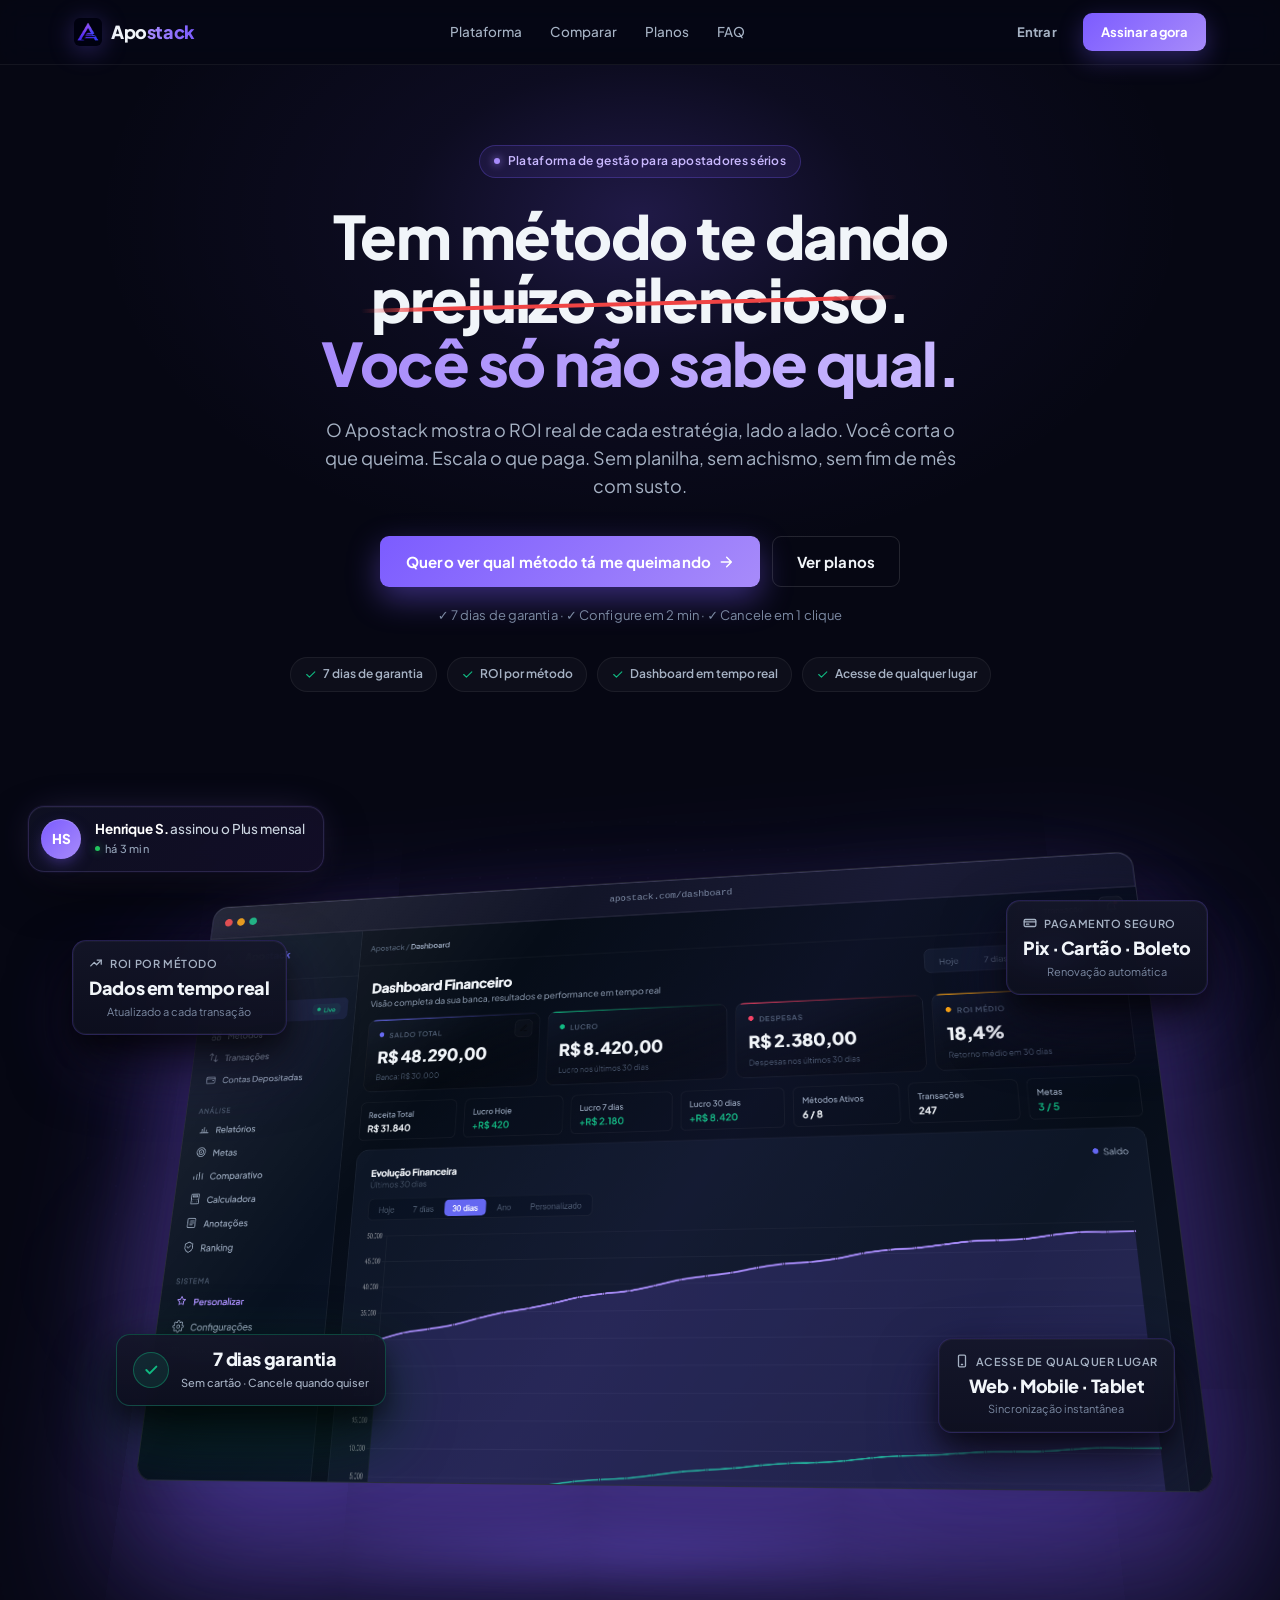
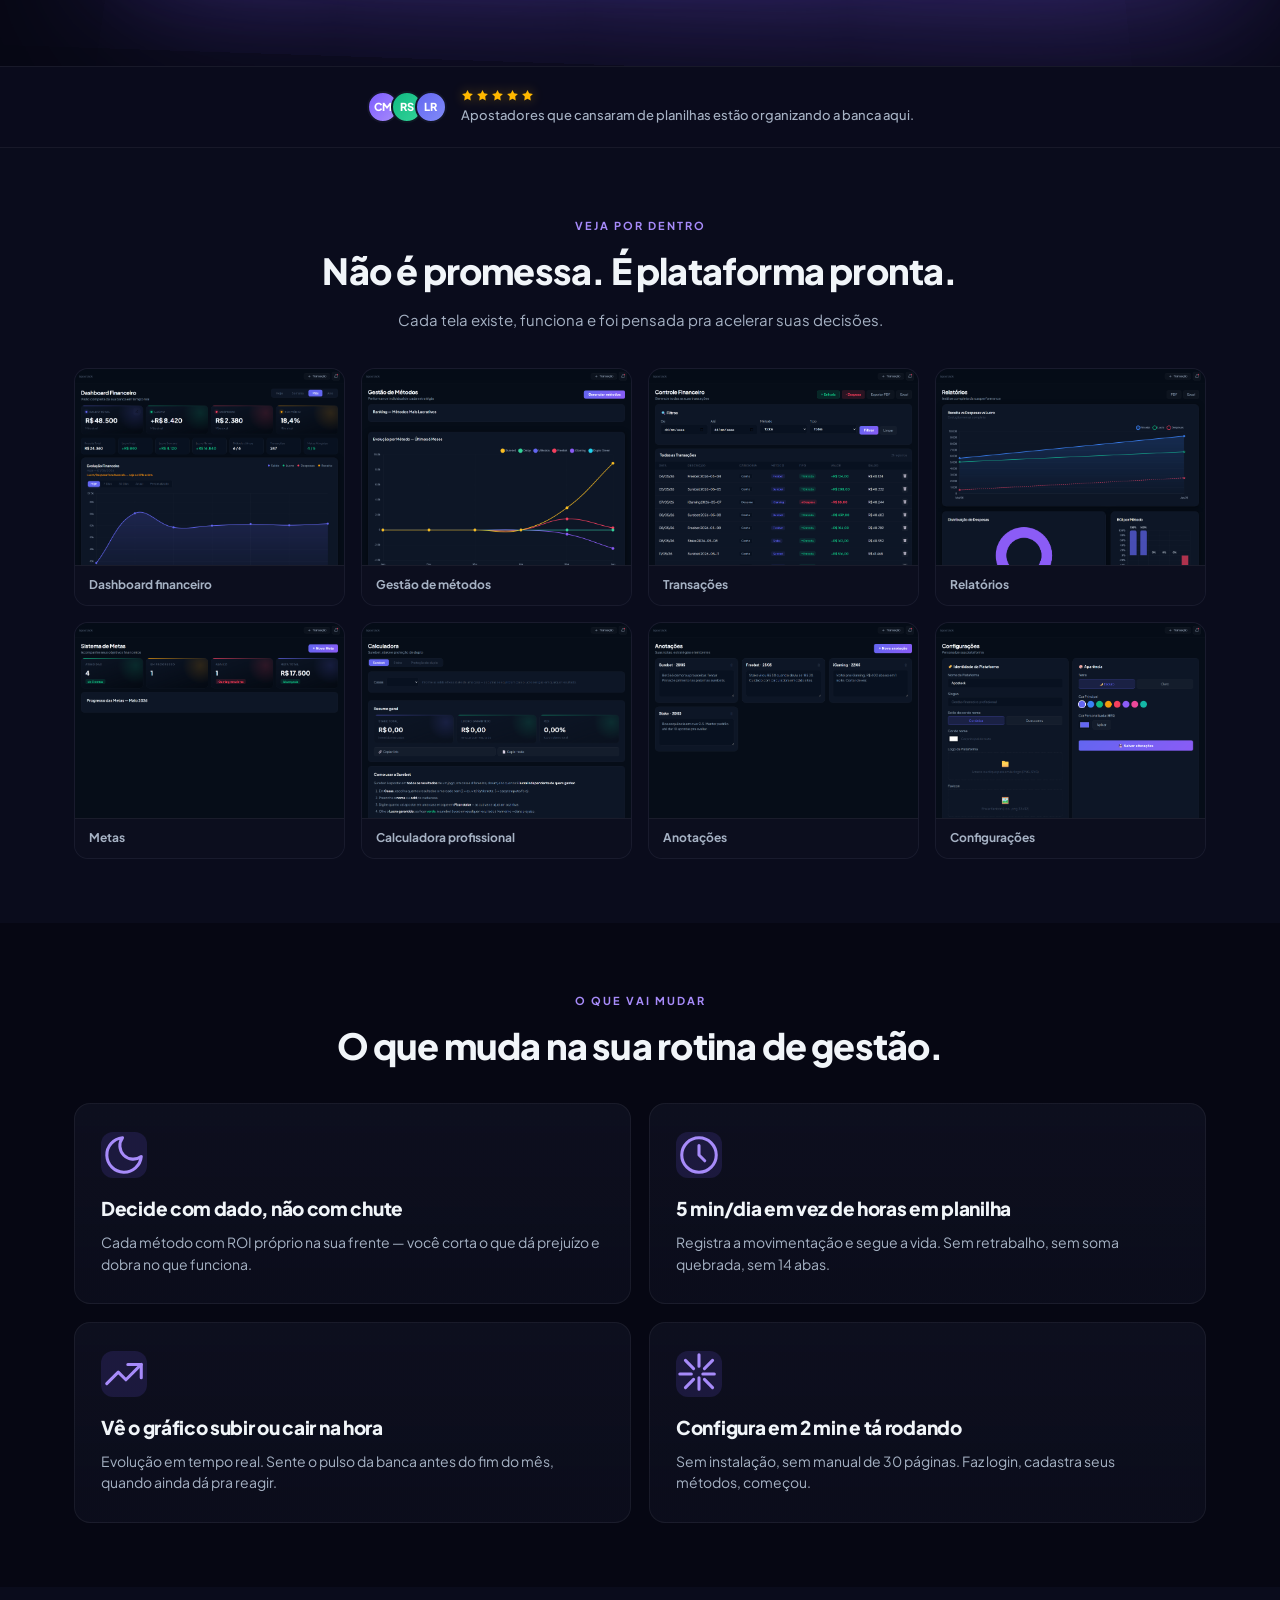
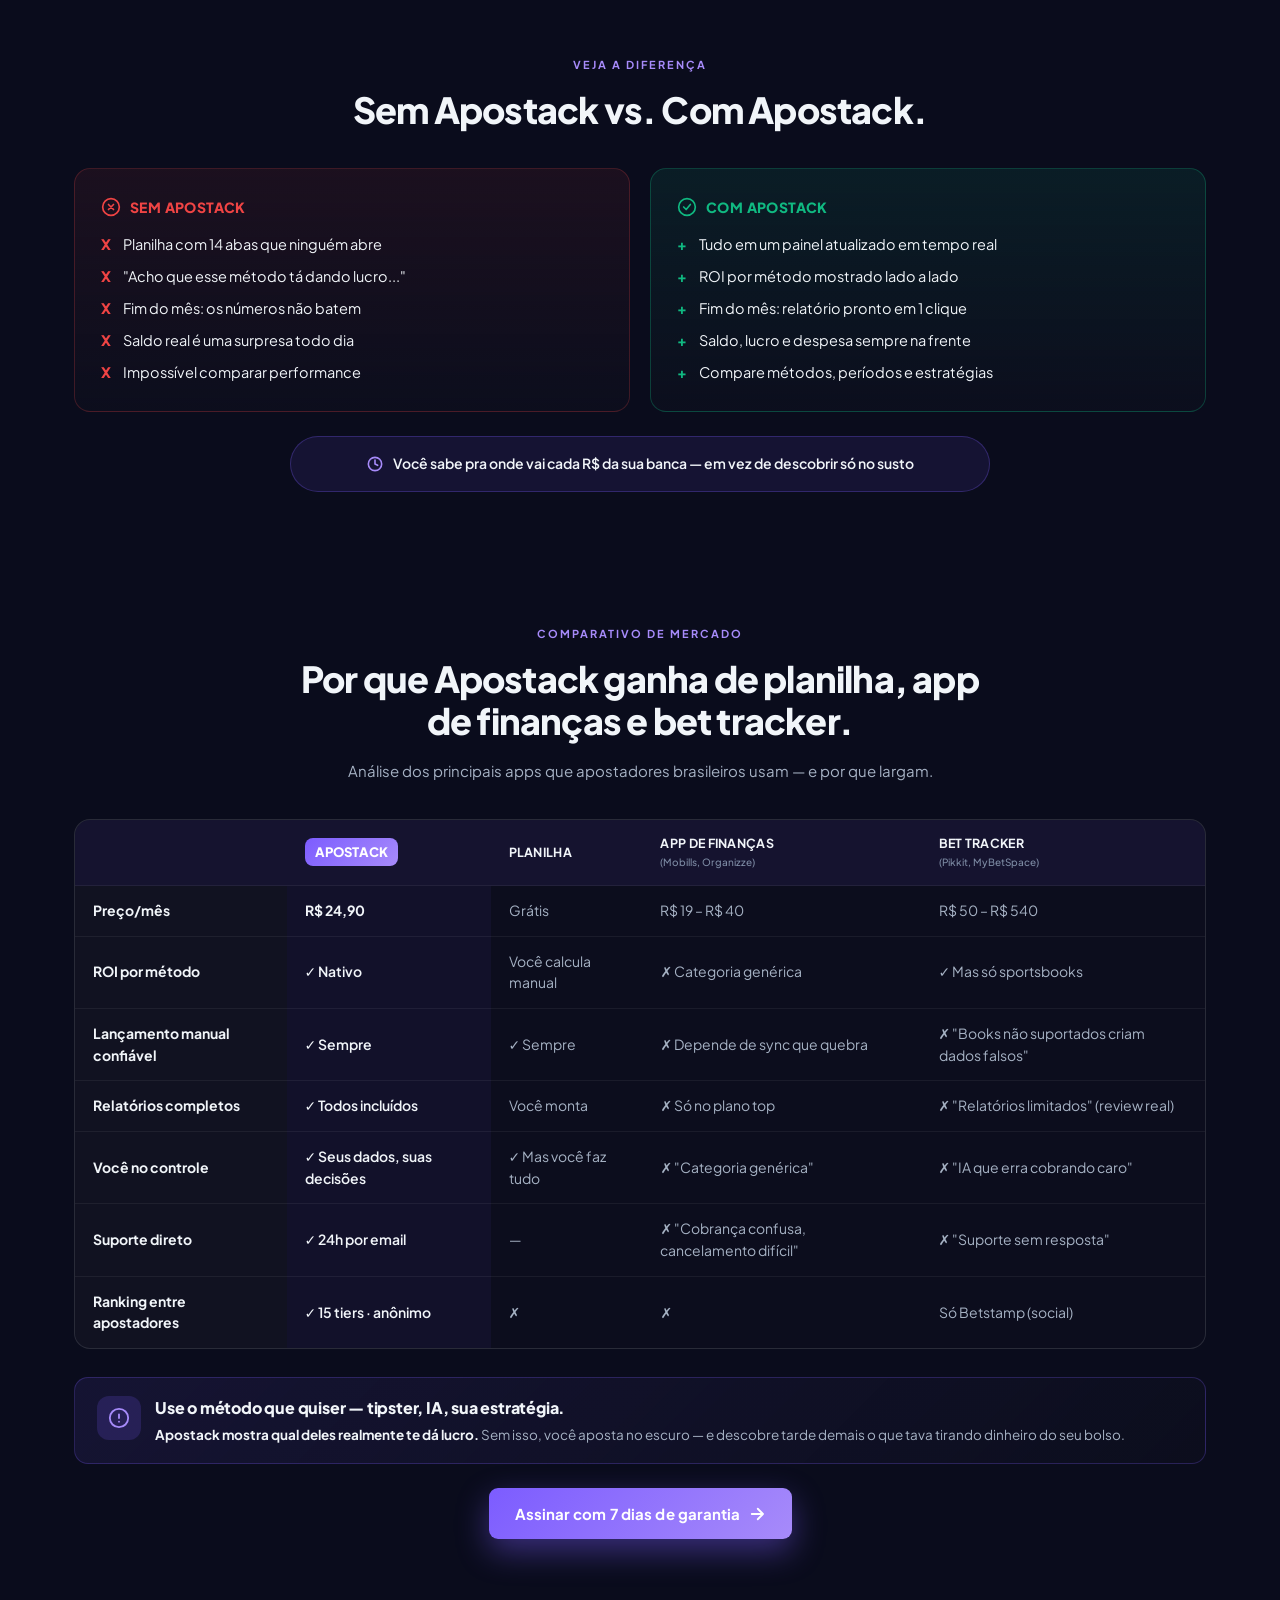
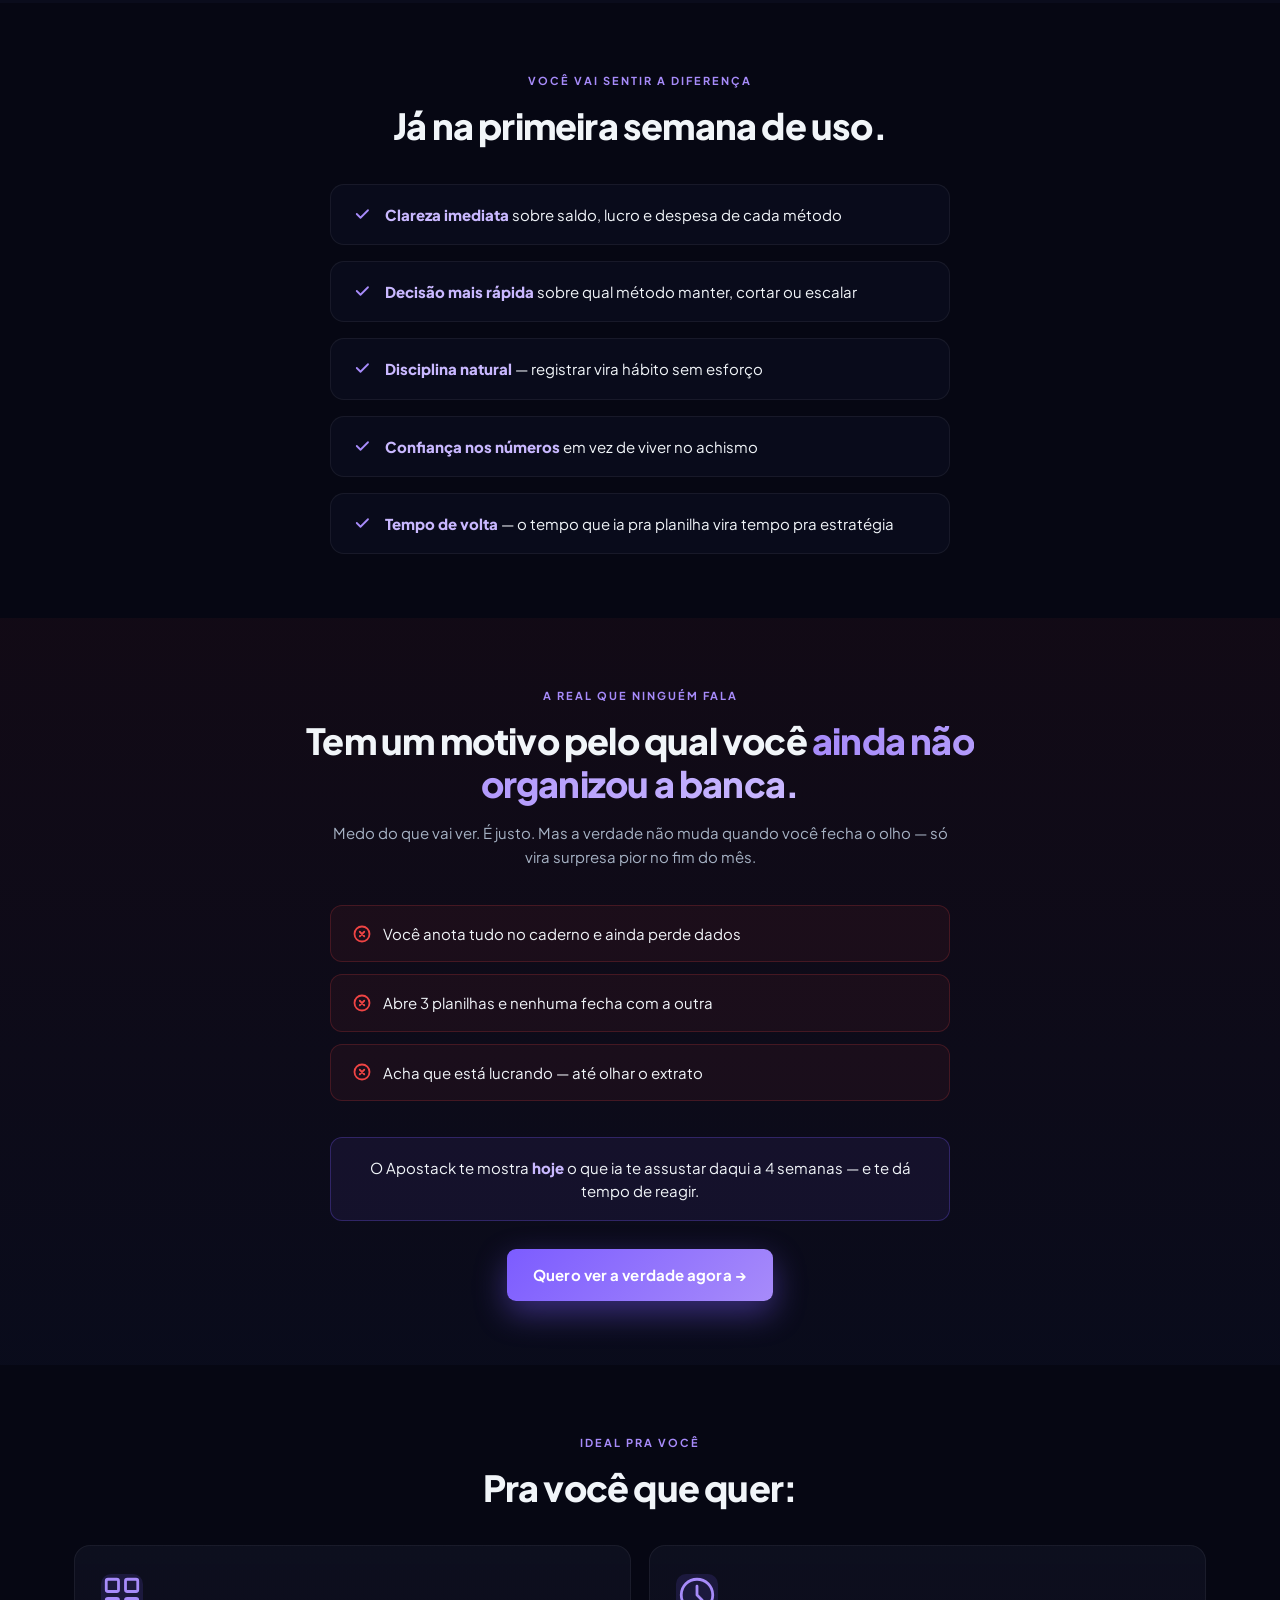
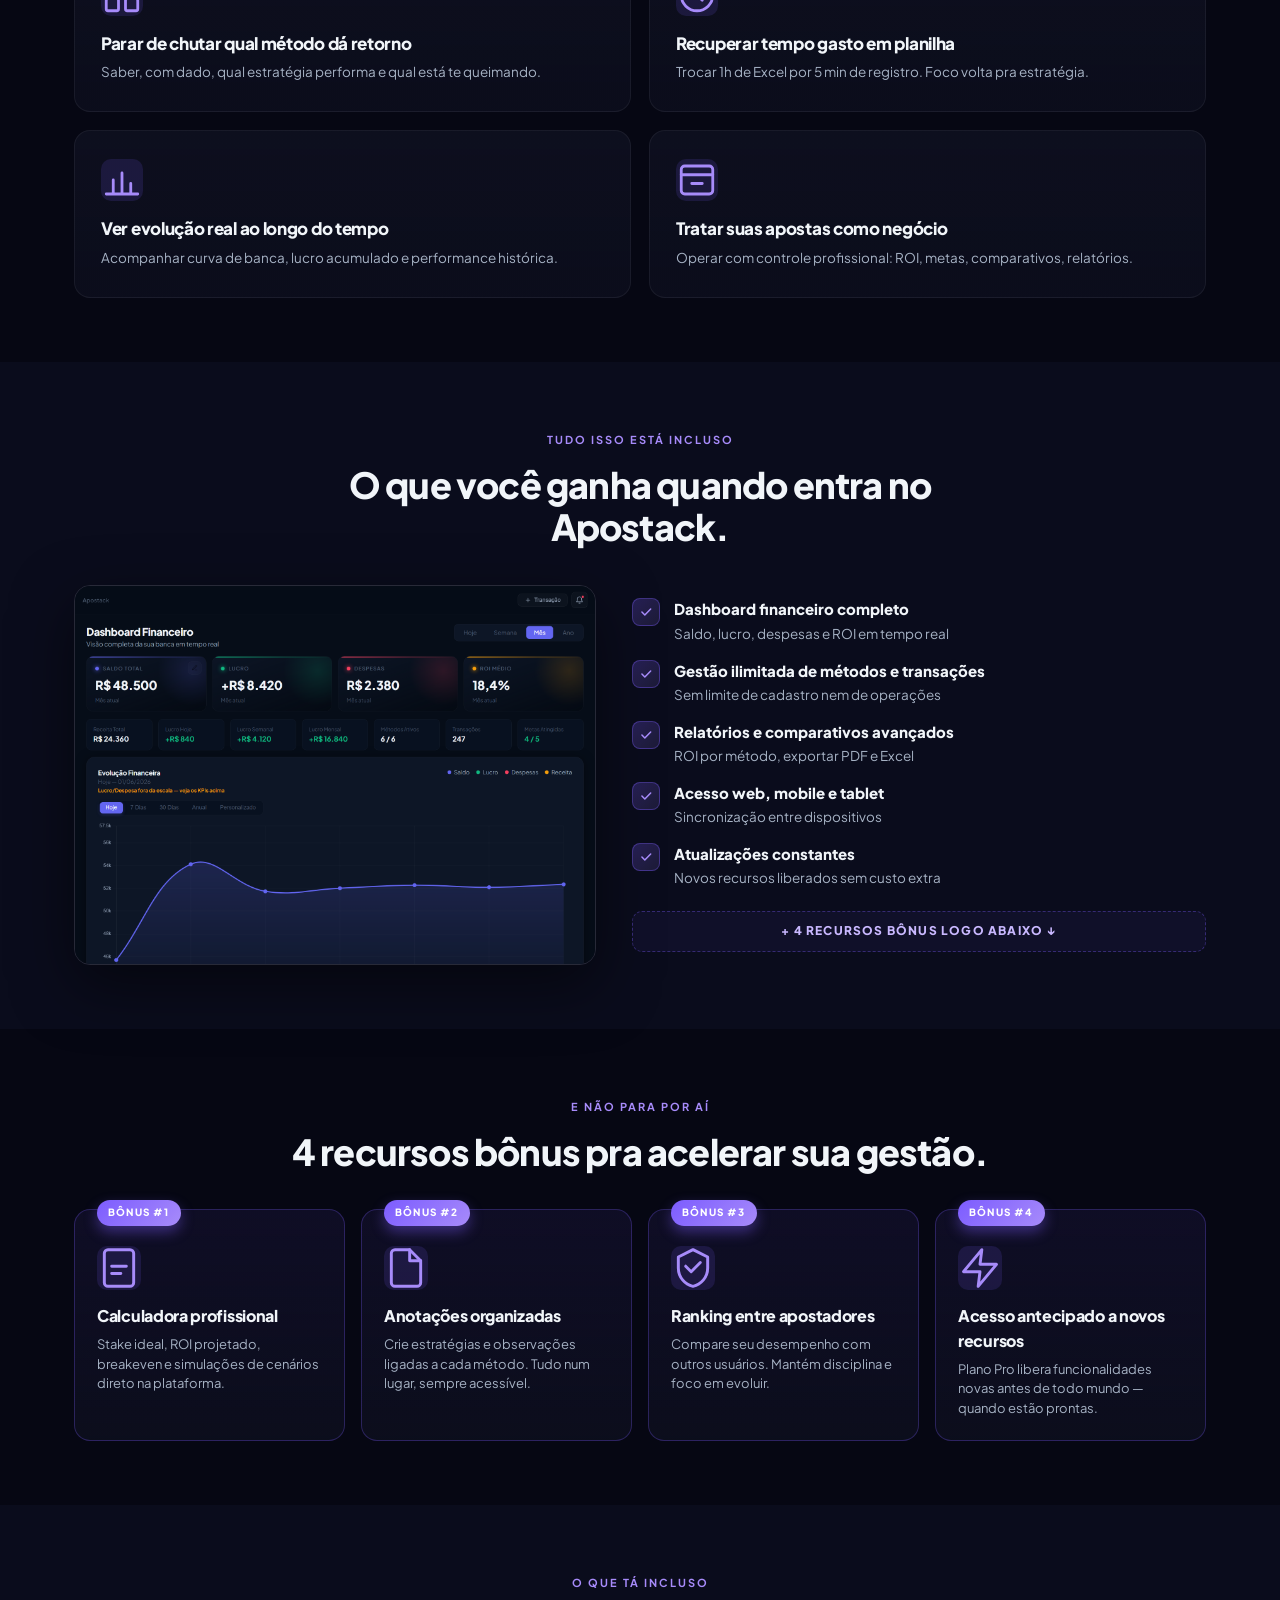
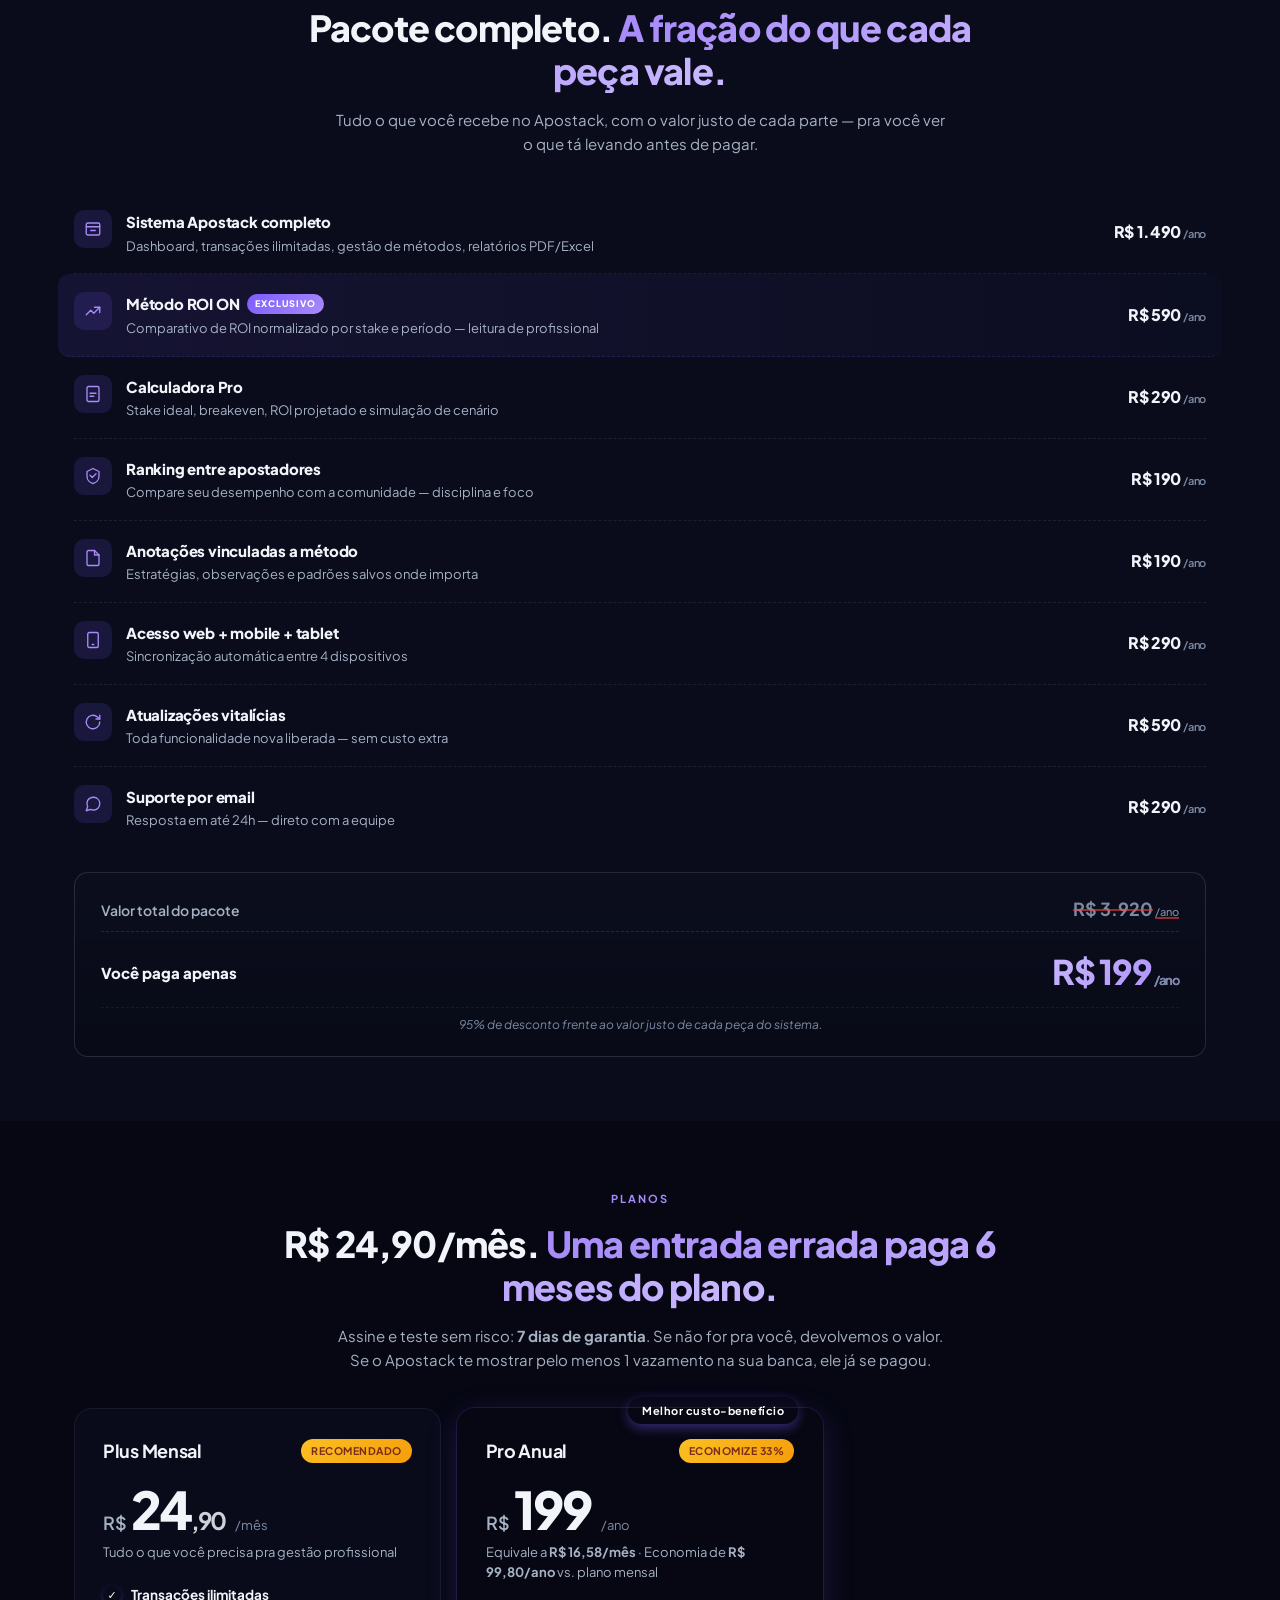
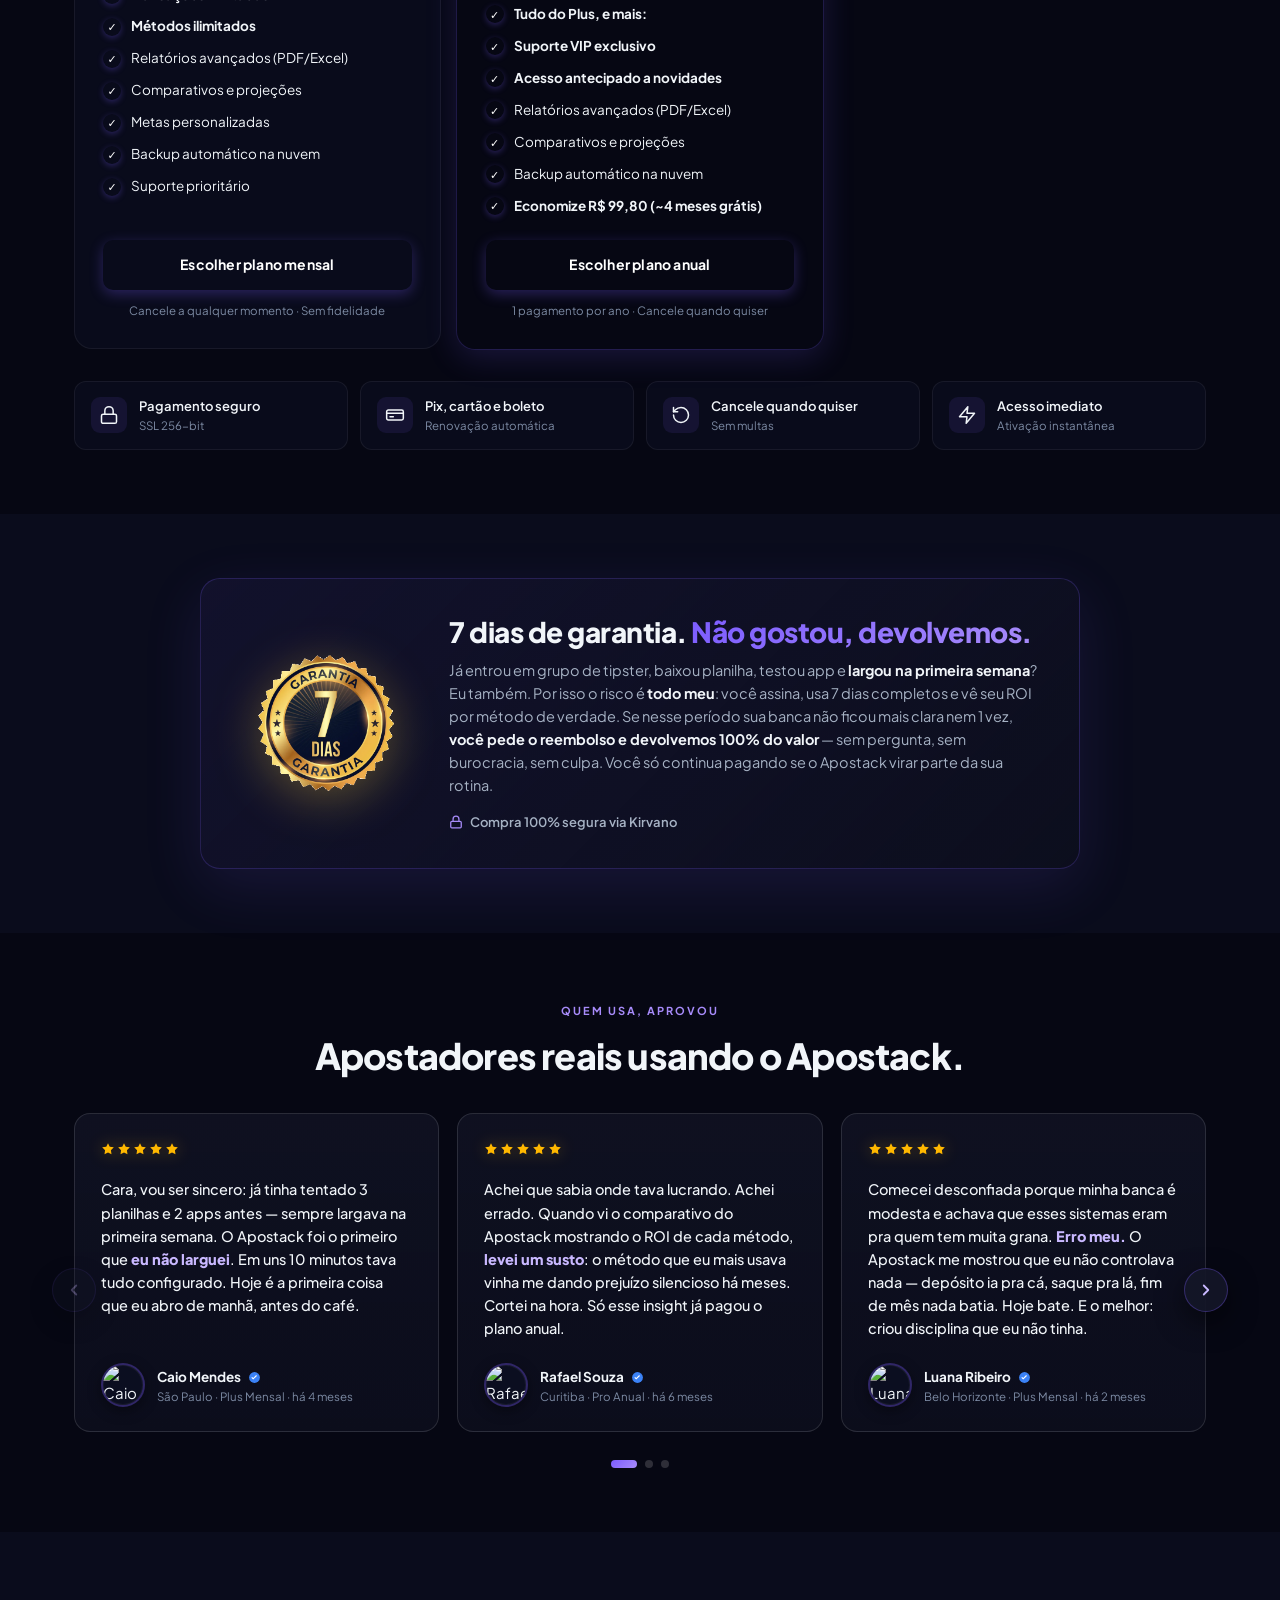
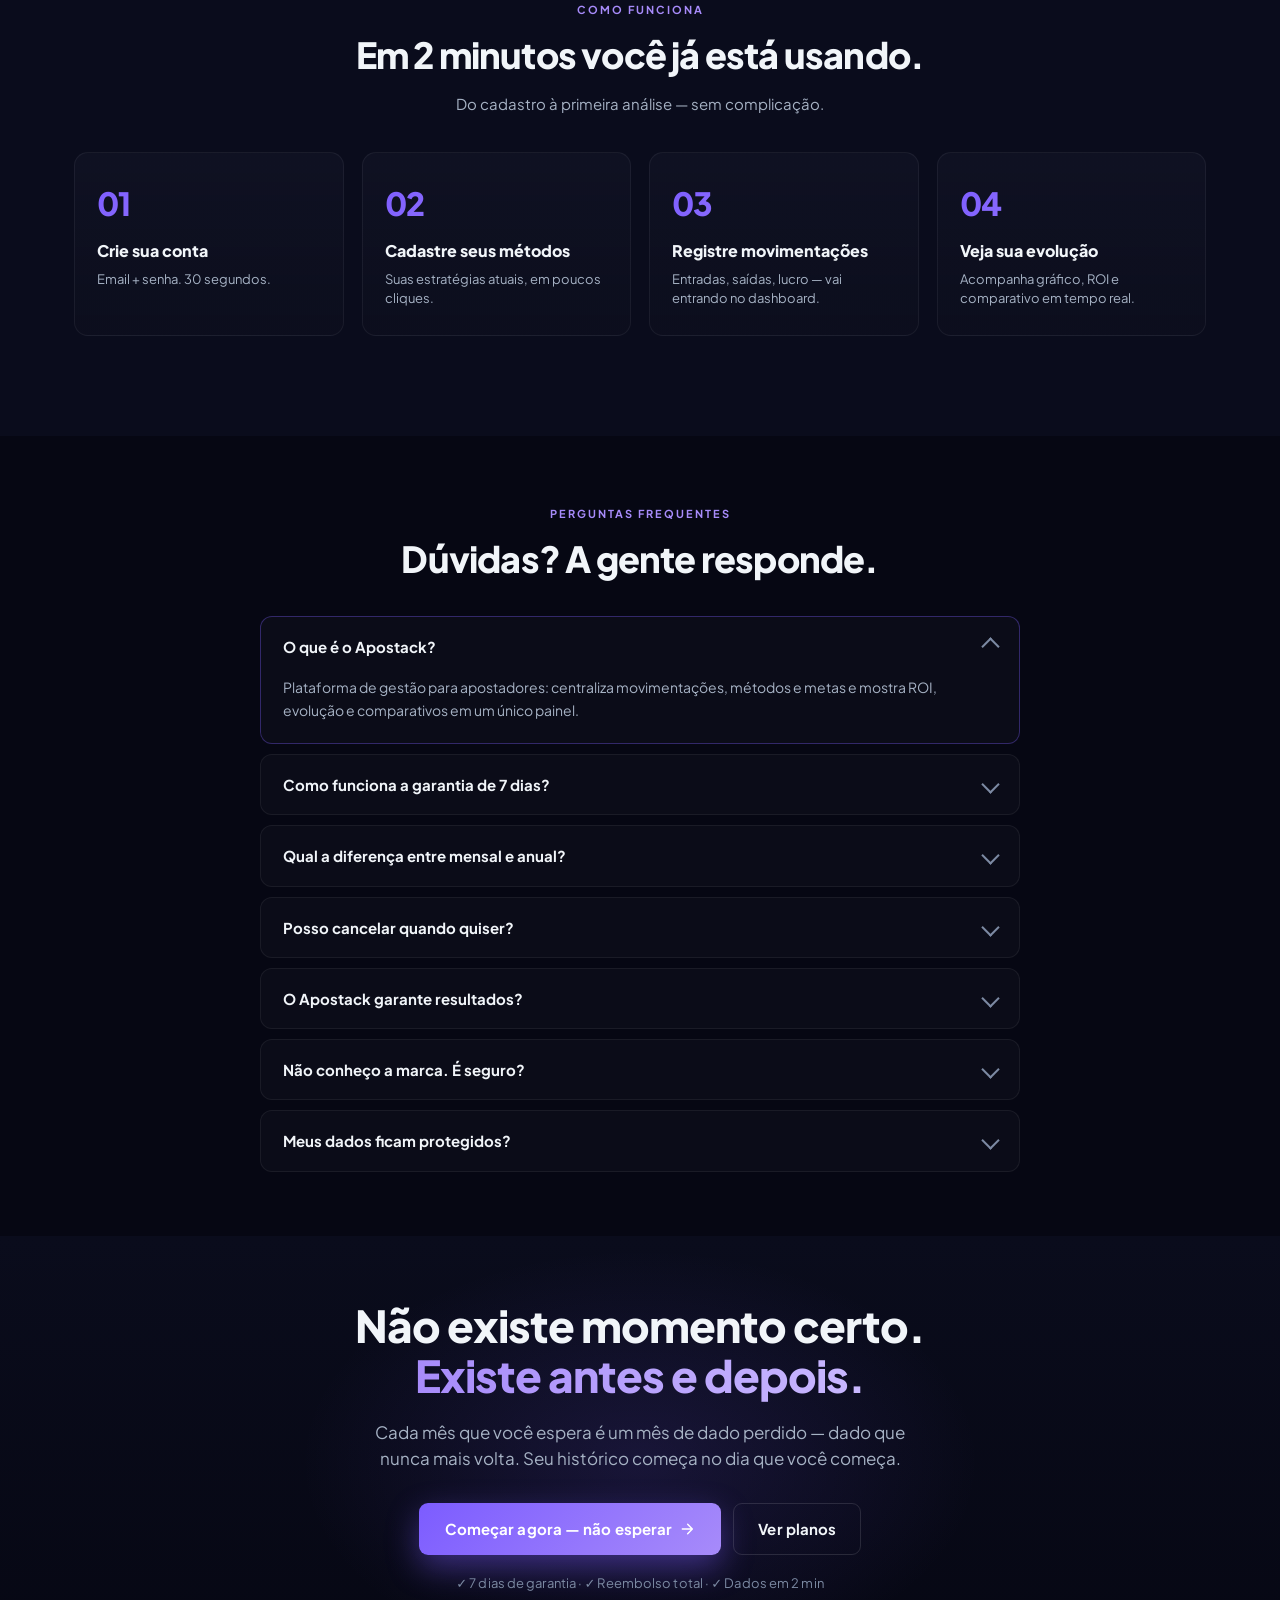
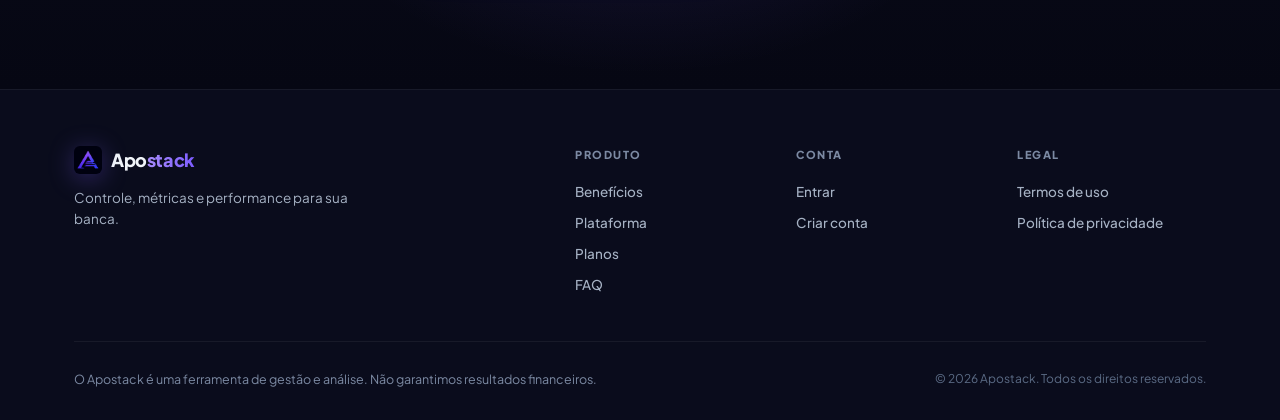
==== commit 7d1729d5: "feat(grupos): card de perfil completo — foto, lucro e comprovante O modal do membro virou um card de" ====
--- a/index.html
+++ b/index.html
@@ -112,8 +112,8 @@
 <link rel="preconnect" href="https://fonts.googleapis.com"/>
 <link rel="preconnect" href="https://fonts.gstatic.com" crossorigin/>
 <link href="https://fonts.googleapis.com/css2?family=Plus+Jakarta+Sans:wght@400;500;600;700;800&display=swap" rel="stylesheet"/>
-<link rel="stylesheet" href="style.css?v=267"/>
-<link rel="stylesheet" href="light.css?v=267"/>
+<link rel="stylesheet" href="style.css?v=272"/>
+<link rel="stylesheet" href="light.css?v=272"/>
 </head>
 <body>
 
@@ -505,6 +505,18 @@
 <div class="toast-container" id="toastContainer"></div>
 
 <!-- CUSTOM CONFIRM MODAL -->
+<!-- PERFIL DO MEMBRO NO RANKING DO GRUPO -->
+<div class="modal-overlay" id="grpPerfilModal" onclick="if(event.target===this)grpFecharPerfil()">
+  <div class="modal" style="width:480px;max-width:94vw">
+    <div class="modal-title" id="grpPerfilNome">Perfil</div>
+    <div class="modal-sub" id="grpPerfilSub">Últimas transações desde que entrou no grupo</div>
+    <div id="grpPerfilCorpo"></div>
+    <div class="modal-actions">
+      <button class="btn-ghost" onclick="grpFecharPerfil()">Fechar</button>
+    </div>
+  </div>
+</div>
+
 <div class="modal-overlay" id="confirmModal">
   <div class="modal" style="width:440px">
     <div class="modal-title" id="confirmTitle">Confirmar ação</div>
@@ -1821,22 +1833,14 @@
         </div>
 
         <div class="form-card" style="margin-top:16px">
-          <div class="form-card-title">🔎 Buscar usuário</div>
-          <div class="grp-hint">Digite o e-mail (ou parte dele) para achar alguém na lista abaixo. Também funciona por celular ou plano.</div>
-          <div class="grp-row">
-            <input class="form-input" id="adminBuscaEmail" type="search" placeholder="Ex: joao@gmail.com" autocomplete="off"
-                   oninput="adminAplicarFiltros()" onkeydown="if(event.key==='Enter')adminAplicarFiltros()">
-            <button class="btn-ghost grp-btn" onclick="adminLimparBusca()">Limpar</button>
-          </div>
-
-          <div class="adm-chips" id="admChipsStatus">
-            <button class="adm-chip is-on" data-status="" onclick="admChipStatus(this)">Todos</button>
-            <button class="adm-chip" data-status="active" onclick="admChipStatus(this)">Ativos</button>
-            <button class="adm-chip" data-status="inactive" onclick="admChipStatus(this)">Inativos</button>
-            <button class="adm-chip" data-status="sem assinatura" onclick="admChipStatus(this)">Sem assinatura</button>
-          </div>
-
-          <div class="adm-filtros">
+          <div class="form-card-title">Buscar usuário</div>
+
+          <div class="adm-toolbar">
+            <div class="adm-search">
+              <svg class="adm-search-ico" viewBox="0 0 24 24" fill="none" stroke="currentColor" stroke-width="2" stroke-linecap="round"><circle cx="11" cy="11" r="7"/><path d="M20 20l-3.5-3.5"/></svg>
+              <input class="form-input" id="adminBuscaEmail" type="search" placeholder="E-mail, celular ou plano" autocomplete="off"
+                     oninput="adminAplicarFiltros()" onkeydown="if(event.key==='Enter')adminAplicarFiltros()">
+            </div>
             <select class="form-input adm-select" id="admFiltroPlano" onchange="adminAplicarFiltros()">
               <option value="">Todos os planos</option>
             </select>
@@ -1847,9 +1851,17 @@
               <option value="acesso_asc">Último acesso · sumido há mais tempo</option>
               <option value="email_asc">E-mail · A a Z</option>
             </select>
-          </div>
-
-          <div id="adminBuscaInfo" class="grp-rodape"></div>
+            <button class="btn-ghost adm-limpar" onclick="adminLimparBusca()">Limpar</button>
+
+            <div class="adm-chips" id="admChipsStatus">
+              <button class="adm-chip is-on" data-status="" onclick="admChipStatus(this)">Todos <span class="adm-chip-num"></span></button>
+              <button class="adm-chip" data-status="active" onclick="admChipStatus(this)">Ativos <span class="adm-chip-num"></span></button>
+              <button class="adm-chip" data-status="inactive" onclick="admChipStatus(this)">Inativos <span class="adm-chip-num"></span></button>
+              <button class="adm-chip" data-status="sem assinatura" onclick="admChipStatus(this)">Sem assinatura <span class="adm-chip-num"></span></button>
+            </div>
+          </div>
+
+          <div id="adminBuscaInfo" class="adm-info"></div>
         </div>
 
         <div class="form-card" style="margin-top:16px">
@@ -1871,6 +1883,36 @@
             <div class="empty-state-sub">Carregando…</div>
           </div>
           <div style="margin-top:12px"><button class="btn-ghost" onclick="renderRankingModeration()" style="padding:8px 16px;font-size:12px">↻ Atualizar</button></div>
+        </div>
+
+        <div class="form-card" style="margin-top:16px">
+          <div class="form-card-title">✉️ Disparo de e-mail</div>
+          <div class="grp-hint">Comunicado para a base. Quem clicou em "não quero mais receber" fica de fora automaticamente.</div>
+
+          <div class="form-group">
+            <label class="form-label">Assunto</label>
+            <input class="form-input" id="mailAssunto" maxlength="120" placeholder="Ex: Novidade no Apostack: ranking do seu grupo">
+          </div>
+          <div class="form-group">
+            <label class="form-label">Mensagem</label>
+            <textarea class="form-input" id="mailCorpo" rows="7" placeholder="Escreva como se estivesse falando com uma pessoa só. Linha em branco separa parágrafo."></textarea>
+          </div>
+          <div class="form-group">
+            <label class="form-label">Para quem</label>
+            <select class="form-input adm-select" id="mailPublico" style="max-width:320px">
+              <option value="todos">Todos os usuários</option>
+              <option value="ativos">Só assinantes ativos</option>
+              <option value="vencendo">Só quem vence nos próximos 7 dias</option>
+            </select>
+          </div>
+
+          <div class="adm-toolbar" style="margin-top:4px">
+            <button class="btn-ghost adm-limpar" onclick="mailEnviarTeste()">Enviar teste pra mim</button>
+            <button class="btn-primary adm-limpar" onclick="mailDispararGeral()">Disparar</button>
+          </div>
+          <div id="mailStatus" class="adm-info"></div>
+
+          <div id="mailHistorico" style="margin-top:14px"></div>
         </div>
 
         <div class="form-card" style="margin-top:16px">
@@ -2402,7 +2444,7 @@
             <input class="form-input grp-code-input" id="grpCodigoInput" maxlength="6" placeholder="EX: K7P2QX" oninput="this.value=this.value.toUpperCase().replace(/[^A-Z0-9]/g,'')">
             <button class="btn-primary grp-btn" onclick="grpEntrar()">Entrar</button>
           </div>
-          <div class="grp-aviso">Ao entrar, o dono do grupo passa a ver seu nome e o lucro que você registrar <b>a partir de hoje</b>. Ele não vê suas transações nem consegue alterar nada na sua conta — e você pode sair quando quiser.</div>
+          <div class="grp-aviso">Ao entrar, o dono do grupo e os colegas passam a ver seu nome, seu lucro e suas <b>últimas transações</b> — tudo contado <b>a partir de hoje</b>, nada do que você registrou antes. Ninguém de fora do grupo enxerga, ninguém mexe na sua conta, e você pode sair quando quiser.</div>
         </div>
 
         <div id="grpParticipando"></div>
@@ -2720,9 +2762,9 @@
   </div>
 </div>
 
-<script src="config.js?v=267" defer></script>
-<script src="storage.js?v=267" defer></script>
-<script src="script.js?v=267" defer></script>
+<script src="config.js?v=272" defer></script>
+<script src="storage.js?v=272" defer></script>
+<script src="script.js?v=272" defer></script>
 
 <!-- ════════════════════════════════════════════
      Service Worker — habilita PWA instalavel
--- a/style.css
+++ b/style.css
@@ -4939,12 +4939,70 @@
 .grp-rank-card .rank-podium{margin-top:4px}
 .grp-rank-card .rank-list{margin-top:14px}
 
-/* Filtros do painel Admin */
-.adm-chips{display:flex;gap:8px;flex-wrap:wrap;margin-top:12px}
-.adm-chip{background:transparent;border:1px solid var(--border);color:var(--text-secondary);
-  border-radius:999px;padding:6px 14px;font-size:12px;font-weight:600;cursor:pointer;transition:.15s}
+
+/* ═══ Busca e filtros do painel Admin ═══
+   Uma linha só: busca + seletores + Limpar + chips de status. Em tela larga
+   tudo ocupa a faixa inteira (nada de buraco no meio do card); quando falta
+   largura, os chips descem primeiro e depois o resto empilha. */
+.adm-toolbar{display:flex;align-items:center;gap:10px;flex-wrap:wrap;margin-top:14px}
+
+.adm-search{position:relative;flex:1 1 300px;min-width:220px;max-width:560px}
+.adm-search .form-input{padding-left:40px}
+.adm-search-ico{position:absolute;left:14px;top:50%;transform:translateY(-50%);
+  width:16px;height:16px;color:var(--text-muted);pointer-events:none}
+
+.adm-select{flex:0 1 210px;min-width:175px;width:auto;
+  appearance:none;-webkit-appearance:none;cursor:pointer;padding-right:34px;
+  background-image:linear-gradient(45deg,transparent 50%,currentColor 50%),
+                   linear-gradient(135deg,currentColor 50%,transparent 50%);
+  background-position:calc(100% - 17px) center,calc(100% - 12px) center;
+  background-size:5px 5px,5px 5px;background-repeat:no-repeat;color:var(--text-primary)}
+
+.adm-limpar{width:auto;padding:11px 20px;white-space:nowrap;font-size:13px}
+
+/* Chips encostam na direita e esticam pra fechar a linha em telas largas */
+.adm-chips{display:flex;gap:8px;flex-wrap:wrap;margin-left:auto}
+.adm-chip{background:transparent;border:1px solid var(--glass-border);color:var(--text-secondary);
+  border-radius:999px;padding:9px 16px;font-size:13px;font-weight:600;cursor:pointer;
+  transition:background .15s,border-color .15s,color .15s;line-height:1}
 .adm-chip:hover{border-color:var(--accent);color:var(--text-primary)}
 .adm-chip.is-on{background:var(--accent);border-color:var(--accent);color:#fff}
-.adm-filtros{display:flex;gap:10px;flex-wrap:wrap;margin-top:10px}
-.adm-select{flex:1;min-width:190px;max-width:280px}
-@media (max-width:640px){ .adm-select{max-width:none} }
+.adm-chip-num{font-weight:700;opacity:.6;margin-left:5px;font-variant-numeric:tabular-nums}
+.adm-chip.is-on .adm-chip-num{opacity:.85}
+
+/* Sem resultado na busca, a linha some — nao fica sobra branca no card */
+.adm-info{margin-top:12px;font-size:12.5px;color:var(--text-muted)}
+.adm-info:empty{display:none}
+
+@media (max-width:1100px){
+  .adm-chips{margin-left:0;width:100%}
+}
+@media (max-width:760px){
+  .adm-search,.adm-select,.adm-limpar{flex:1 1 100%;max-width:none;width:100%}
+  .adm-chip{padding:8px 13px;font-size:12px}
+}
+/* Linhas do ranking do grupo abrem o perfil do membro */
+.grp-clicavel{cursor:pointer}
+.grp-clicavel:hover{filter:brightness(1.12)}
+tr.grp-clicavel:hover td{background:rgba(255,255,255,.03)}
+/* Tabela dentro do modal de perfil: sem largura minima, senao o valor
+   fica escondido atras da rolagem lateral */
+#grpPerfilCorpo .grp-rank{min-width:0}
+#grpPerfilCorpo .grp-rank th,#grpPerfilCorpo .grp-rank td{padding:10px 6px}
+#grpPerfilCorpo .grp-rank td:first-child{white-space:nowrap}
+
+/* Card de perfil do membro no grupo */
+.grp-perfil-topo{display:flex;align-items:center;gap:14px;margin-bottom:16px}
+.grp-perfil-foto{width:58px;height:58px;border-radius:50%;flex-shrink:0;overflow:hidden;
+  background:var(--bg-secondary);border:2px solid var(--border);
+  display:flex;align-items:center;justify-content:center}
+.grp-perfil-foto-img{width:100%;height:100%;object-fit:cover;display:block}
+.grp-perfil-iniciais{font-weight:800;font-size:19px;color:var(--text-secondary)}
+.grp-perfil-nome{font-weight:800;font-size:17px;color:var(--text-primary);line-height:1.25}
+.grp-perfil-lucro{font-size:26px;font-weight:800;font-variant-numeric:tabular-nums;line-height:1.1}
+.grp-perfil-lucro-lbl{display:block;font-size:11px;font-weight:600;color:var(--text-muted);
+  text-transform:uppercase;letter-spacing:.5px;margin-top:4px}
+.grp-perfil-faixas{margin-top:14px;padding-top:12px;border-top:1px solid var(--border)}
+.grp-comprov{background:transparent;border:0;cursor:pointer;font-size:16px;line-height:1;
+  padding:4px;border-radius:6px;transition:.15s}
+.grp-comprov:hover{background:rgba(255,255,255,.07)}
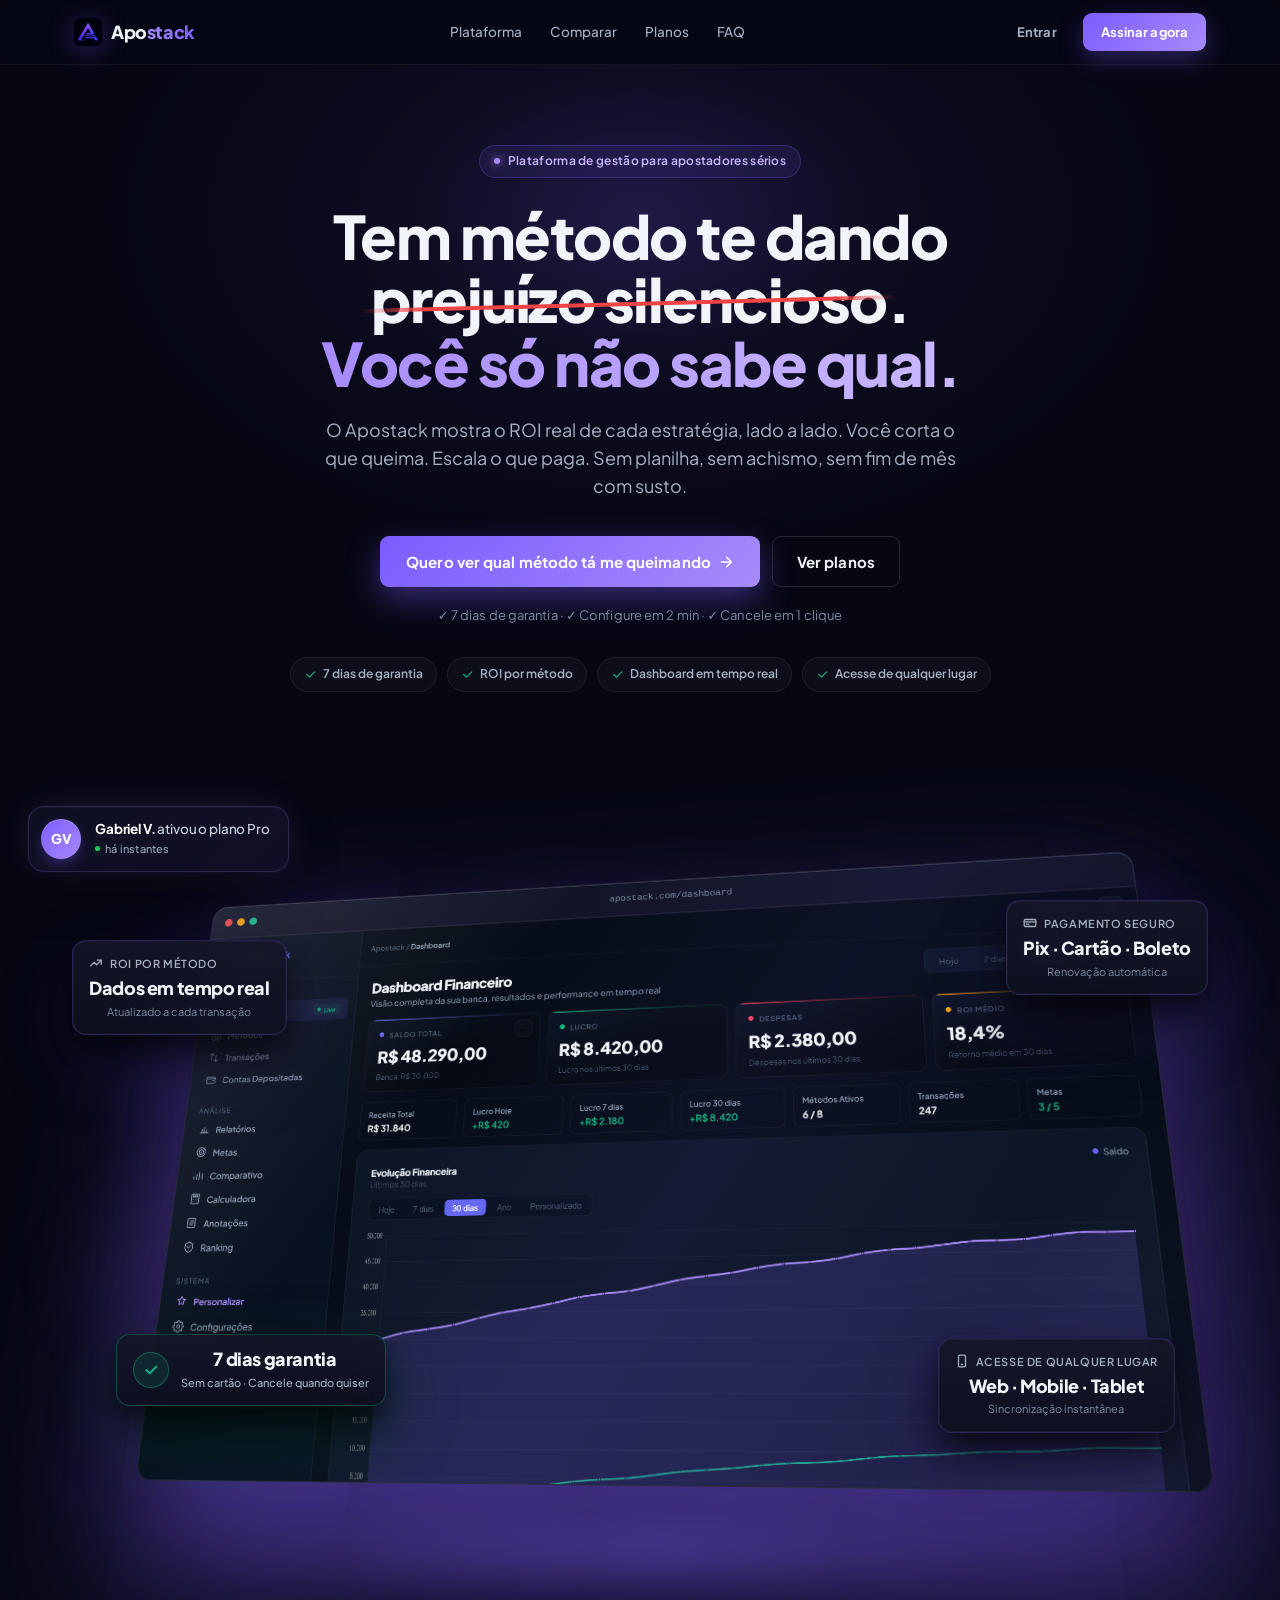
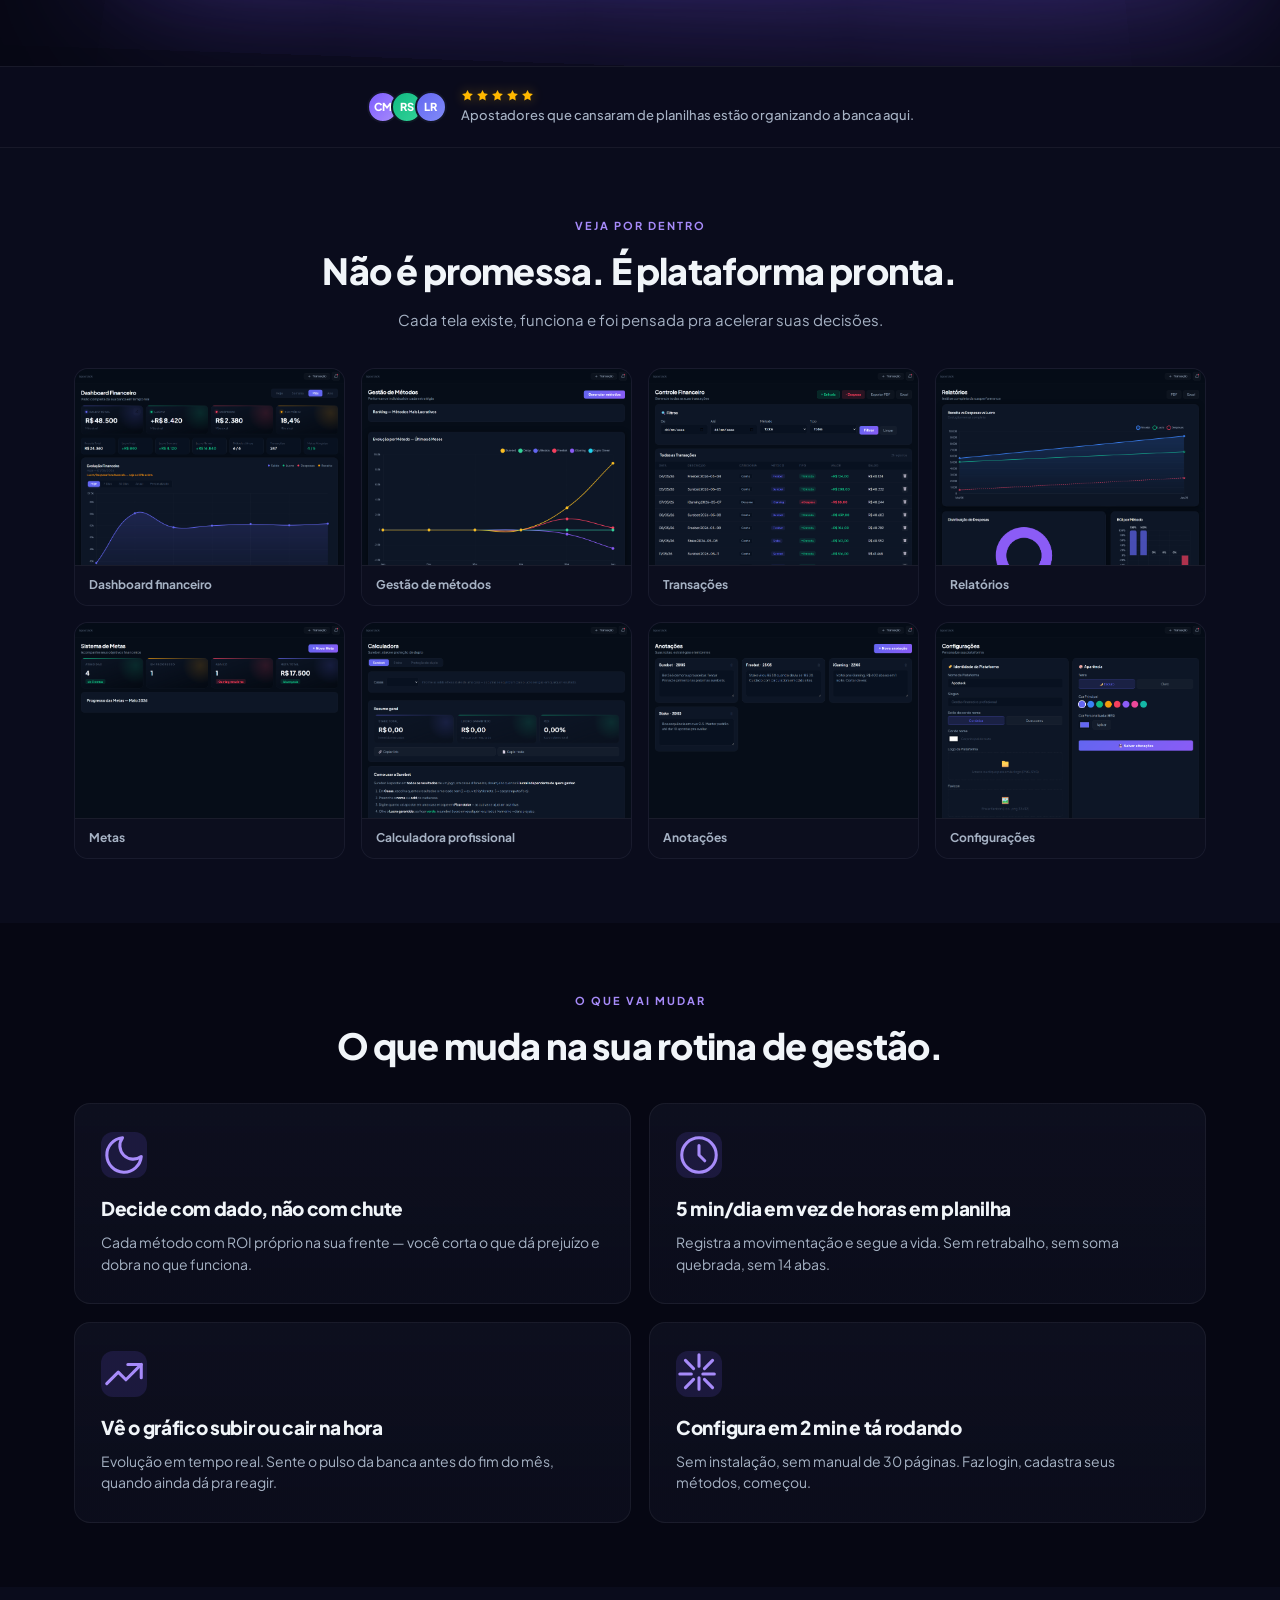
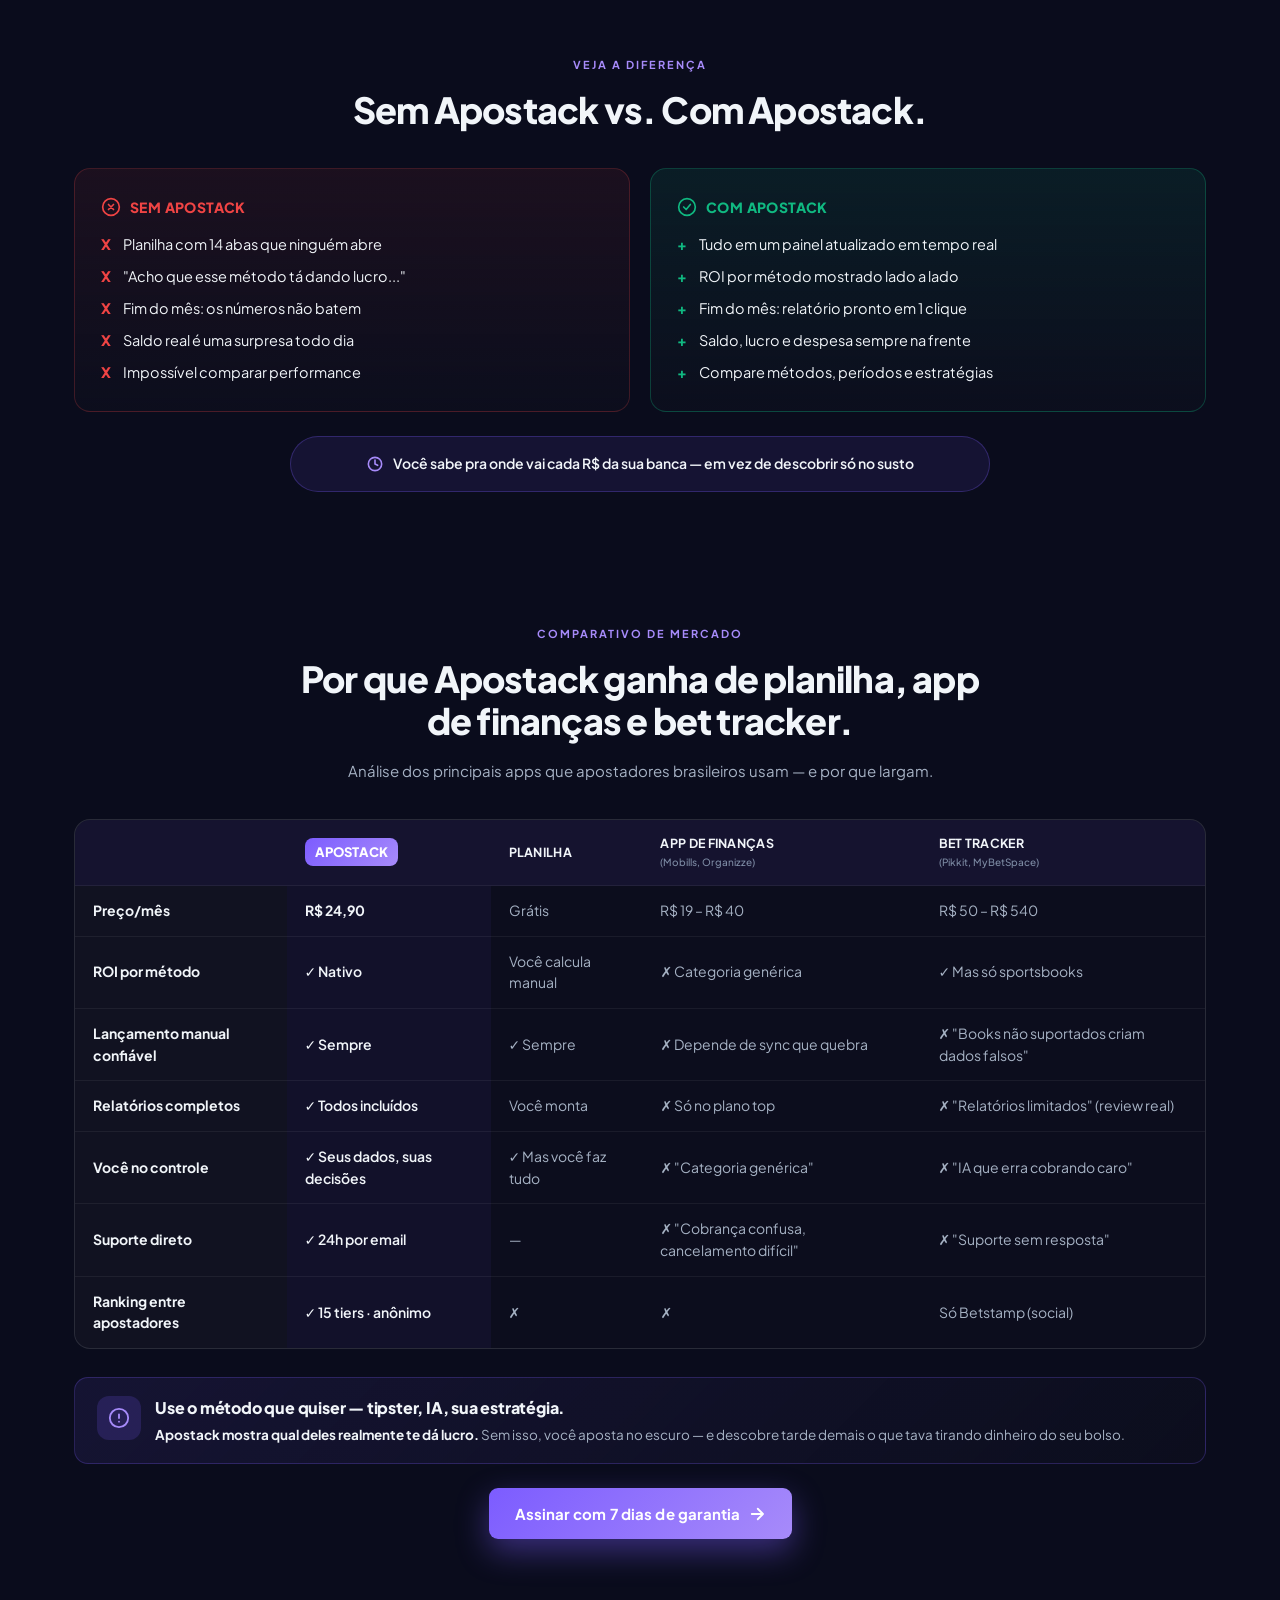
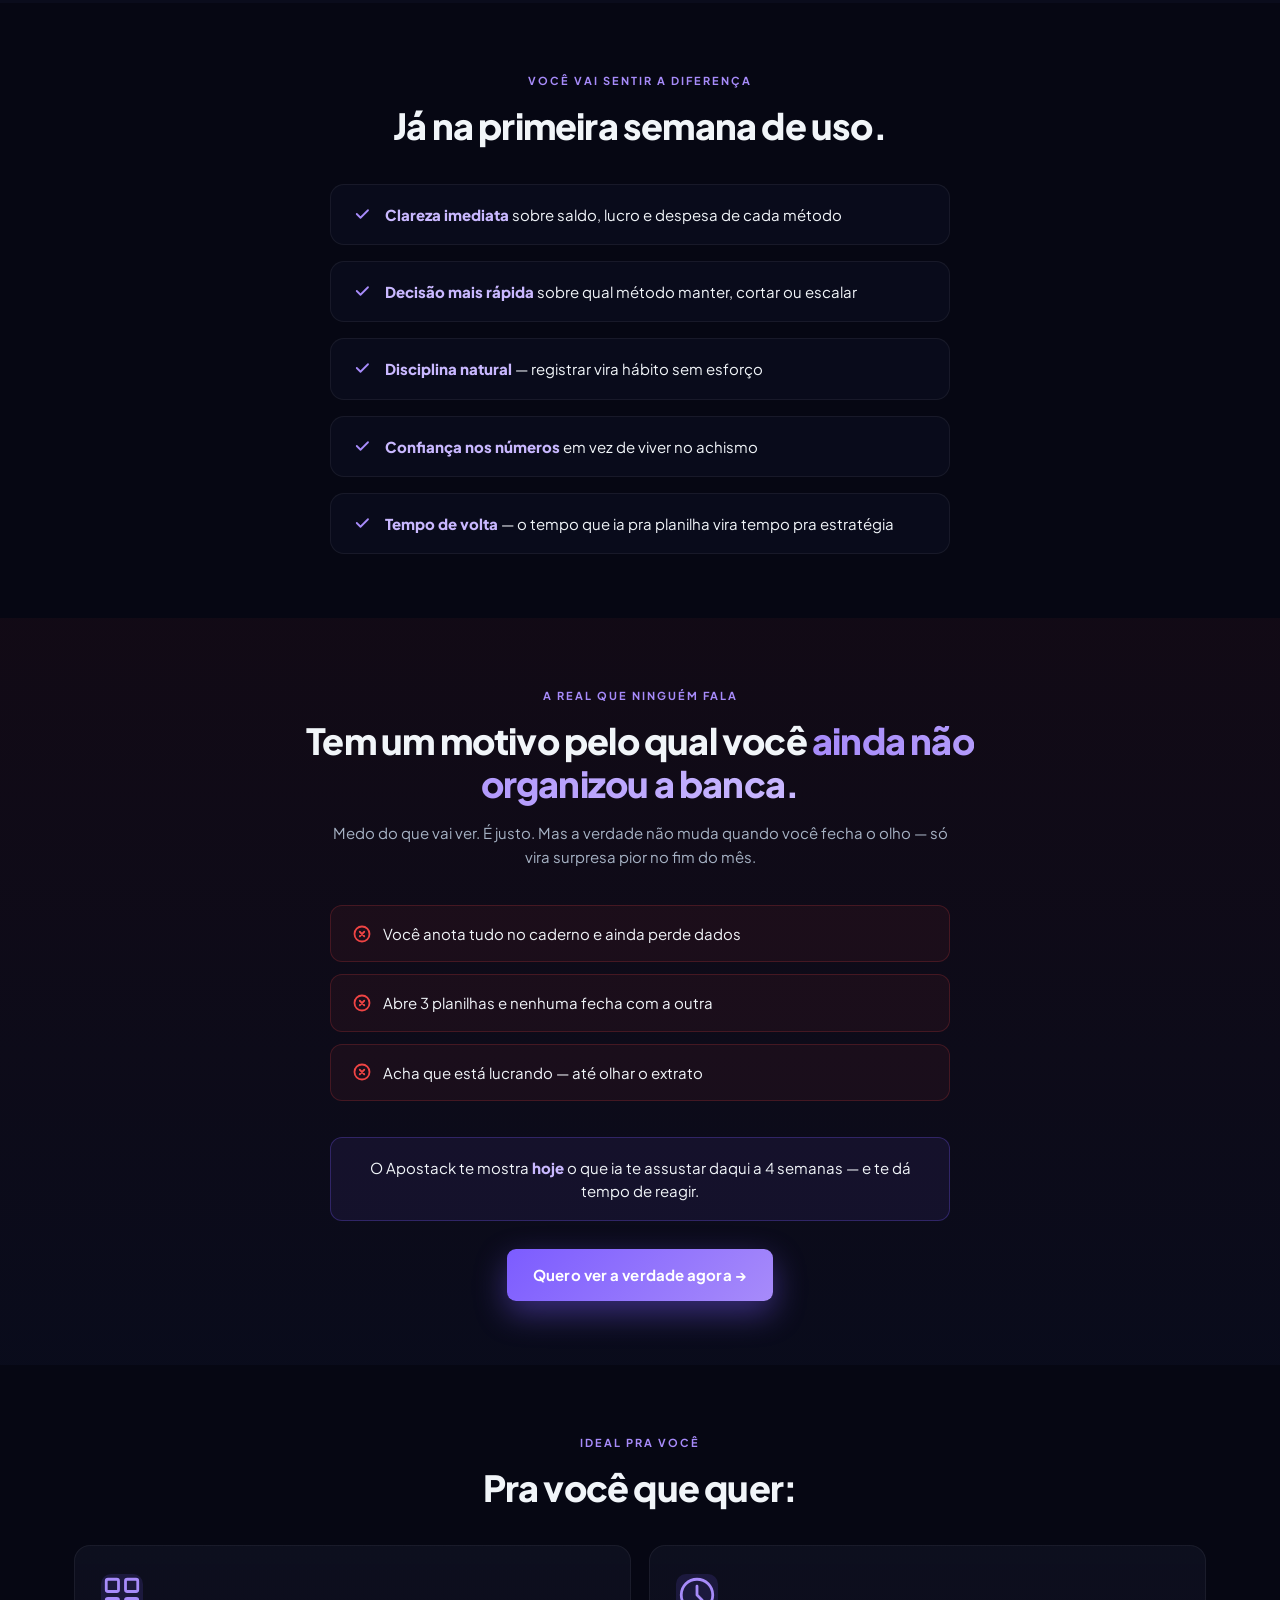
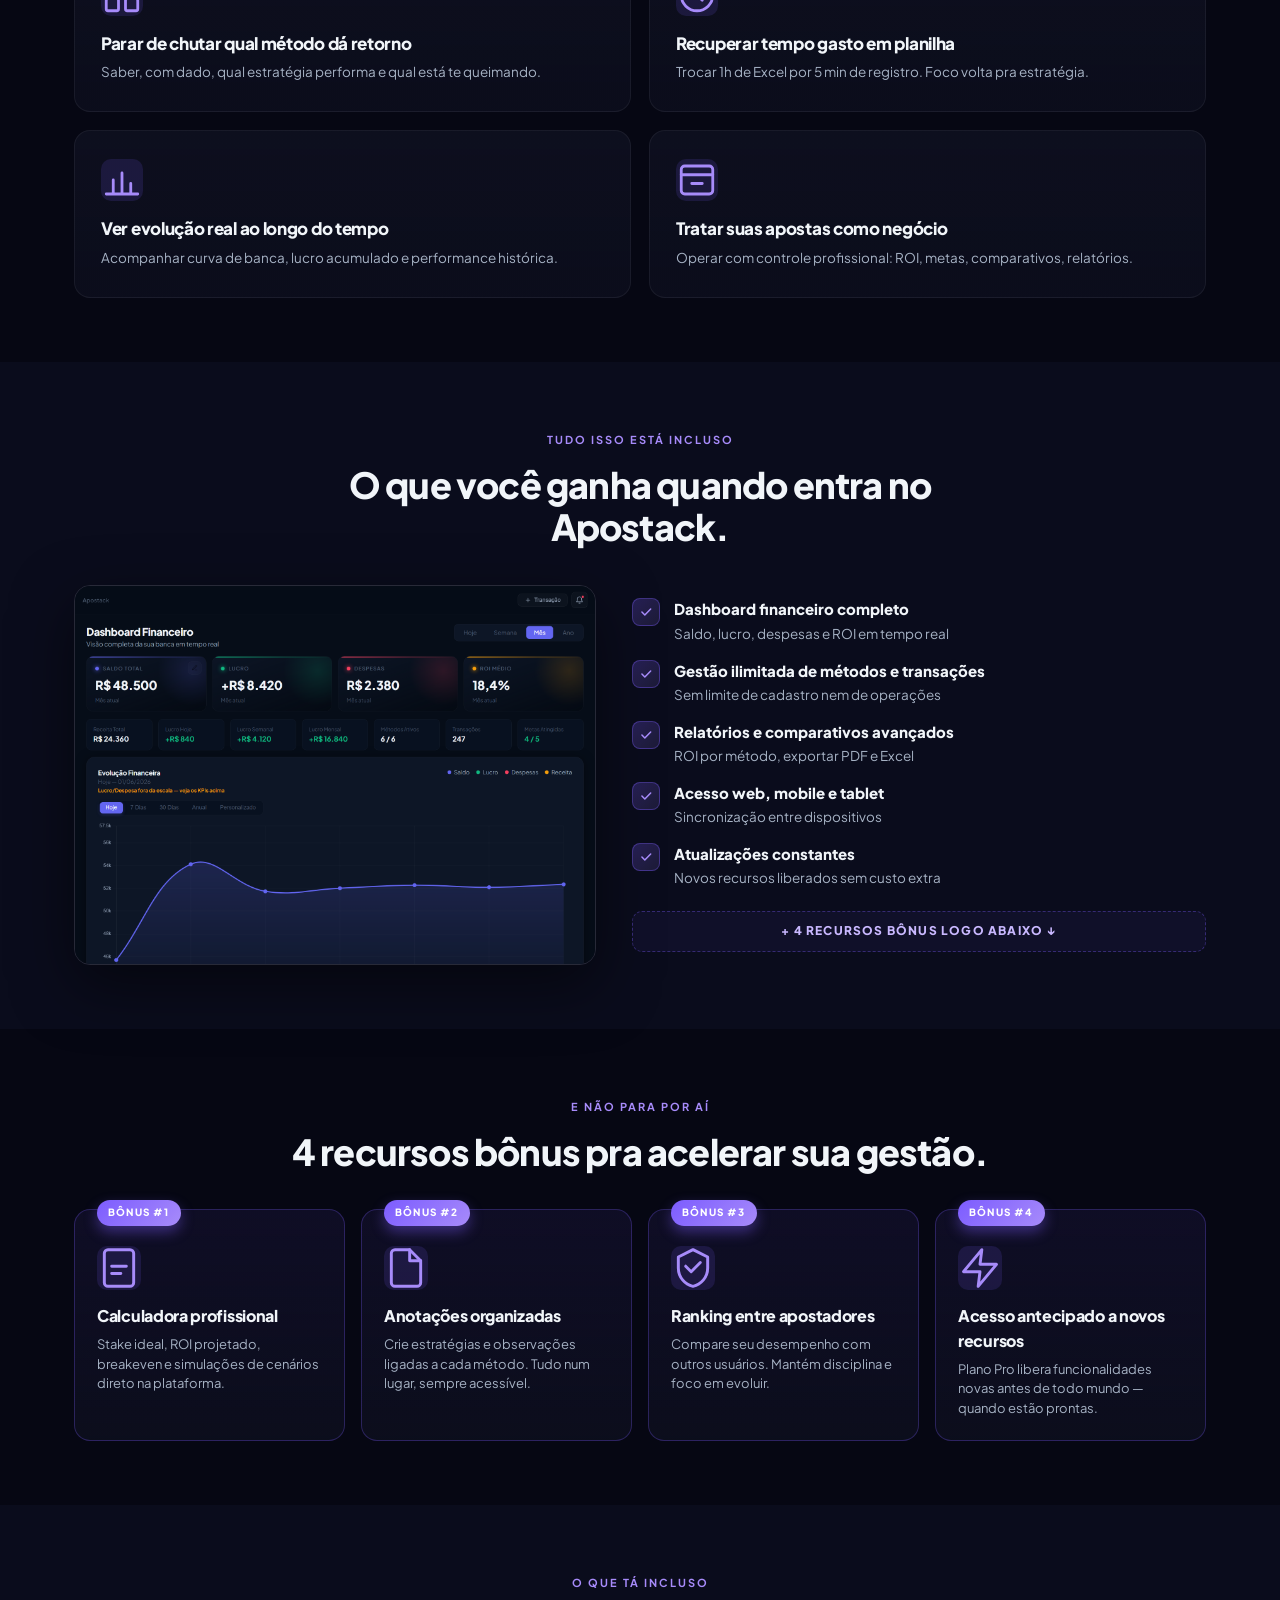
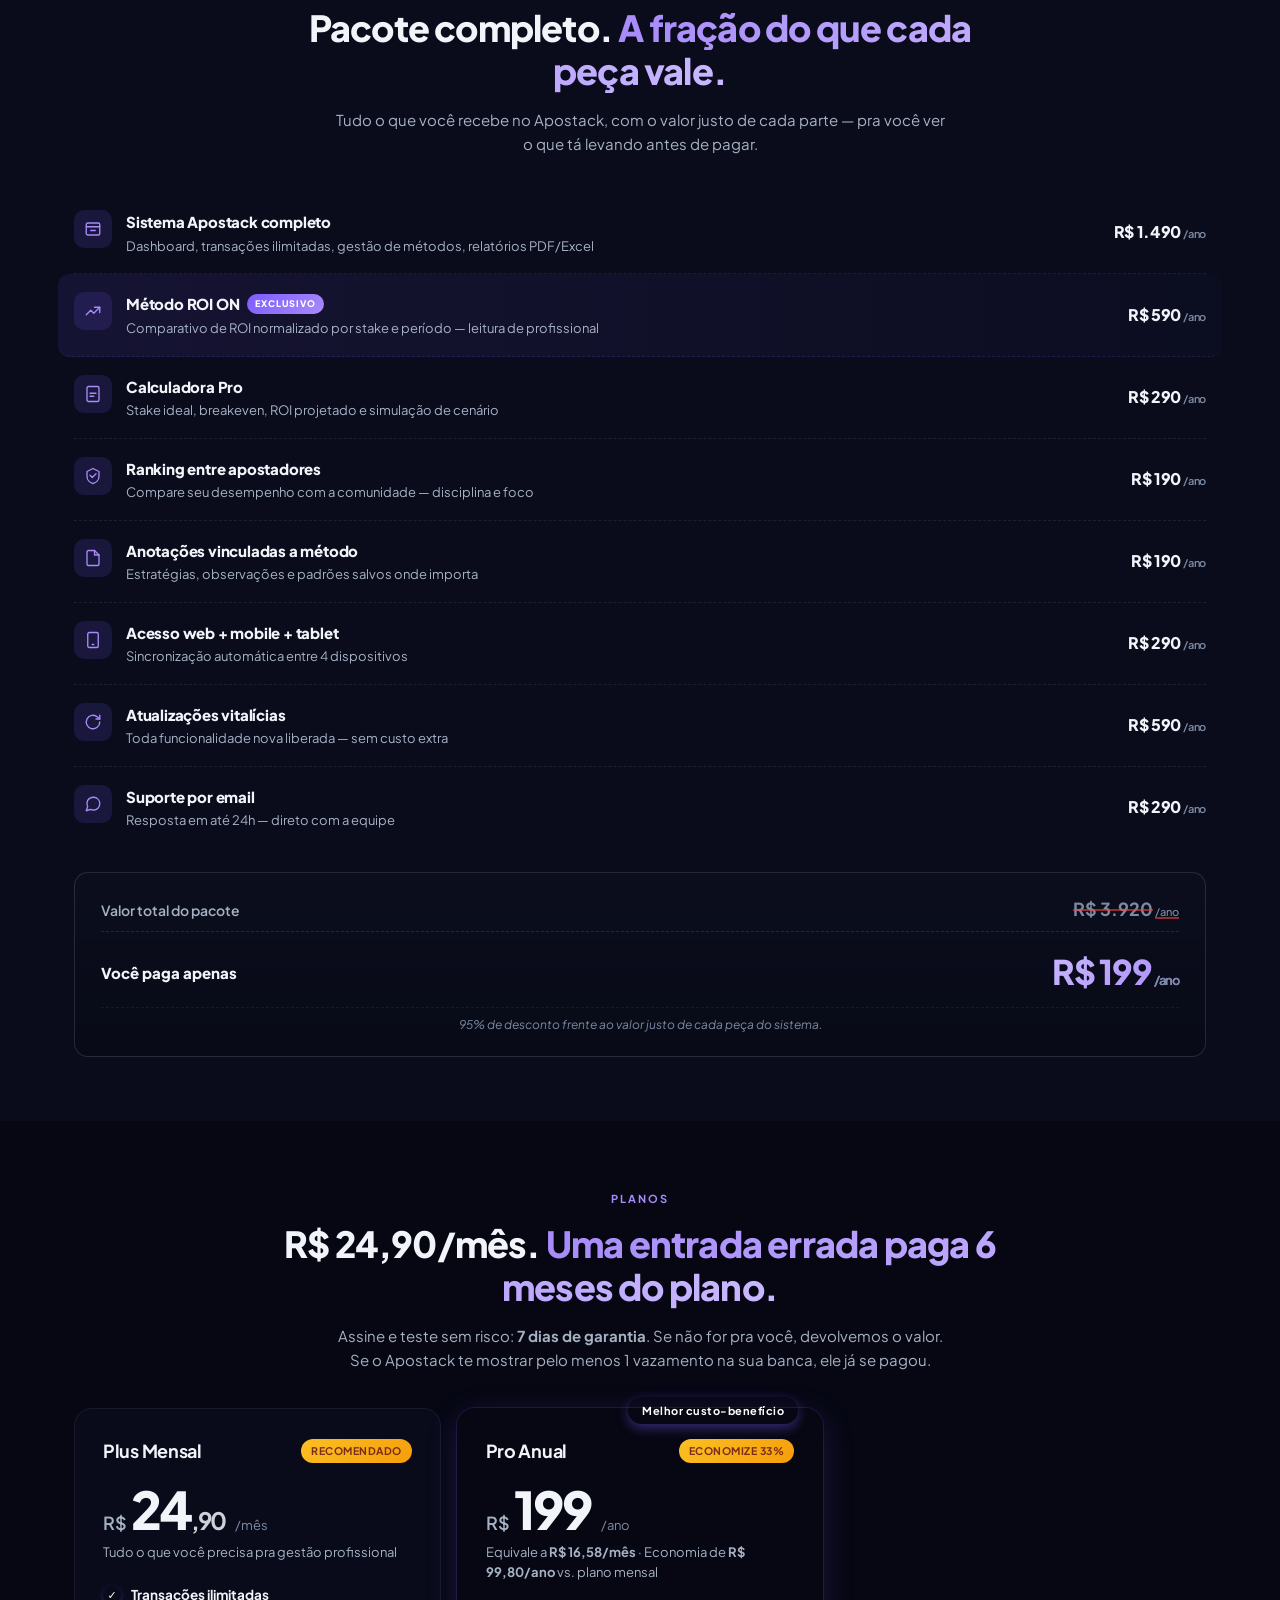
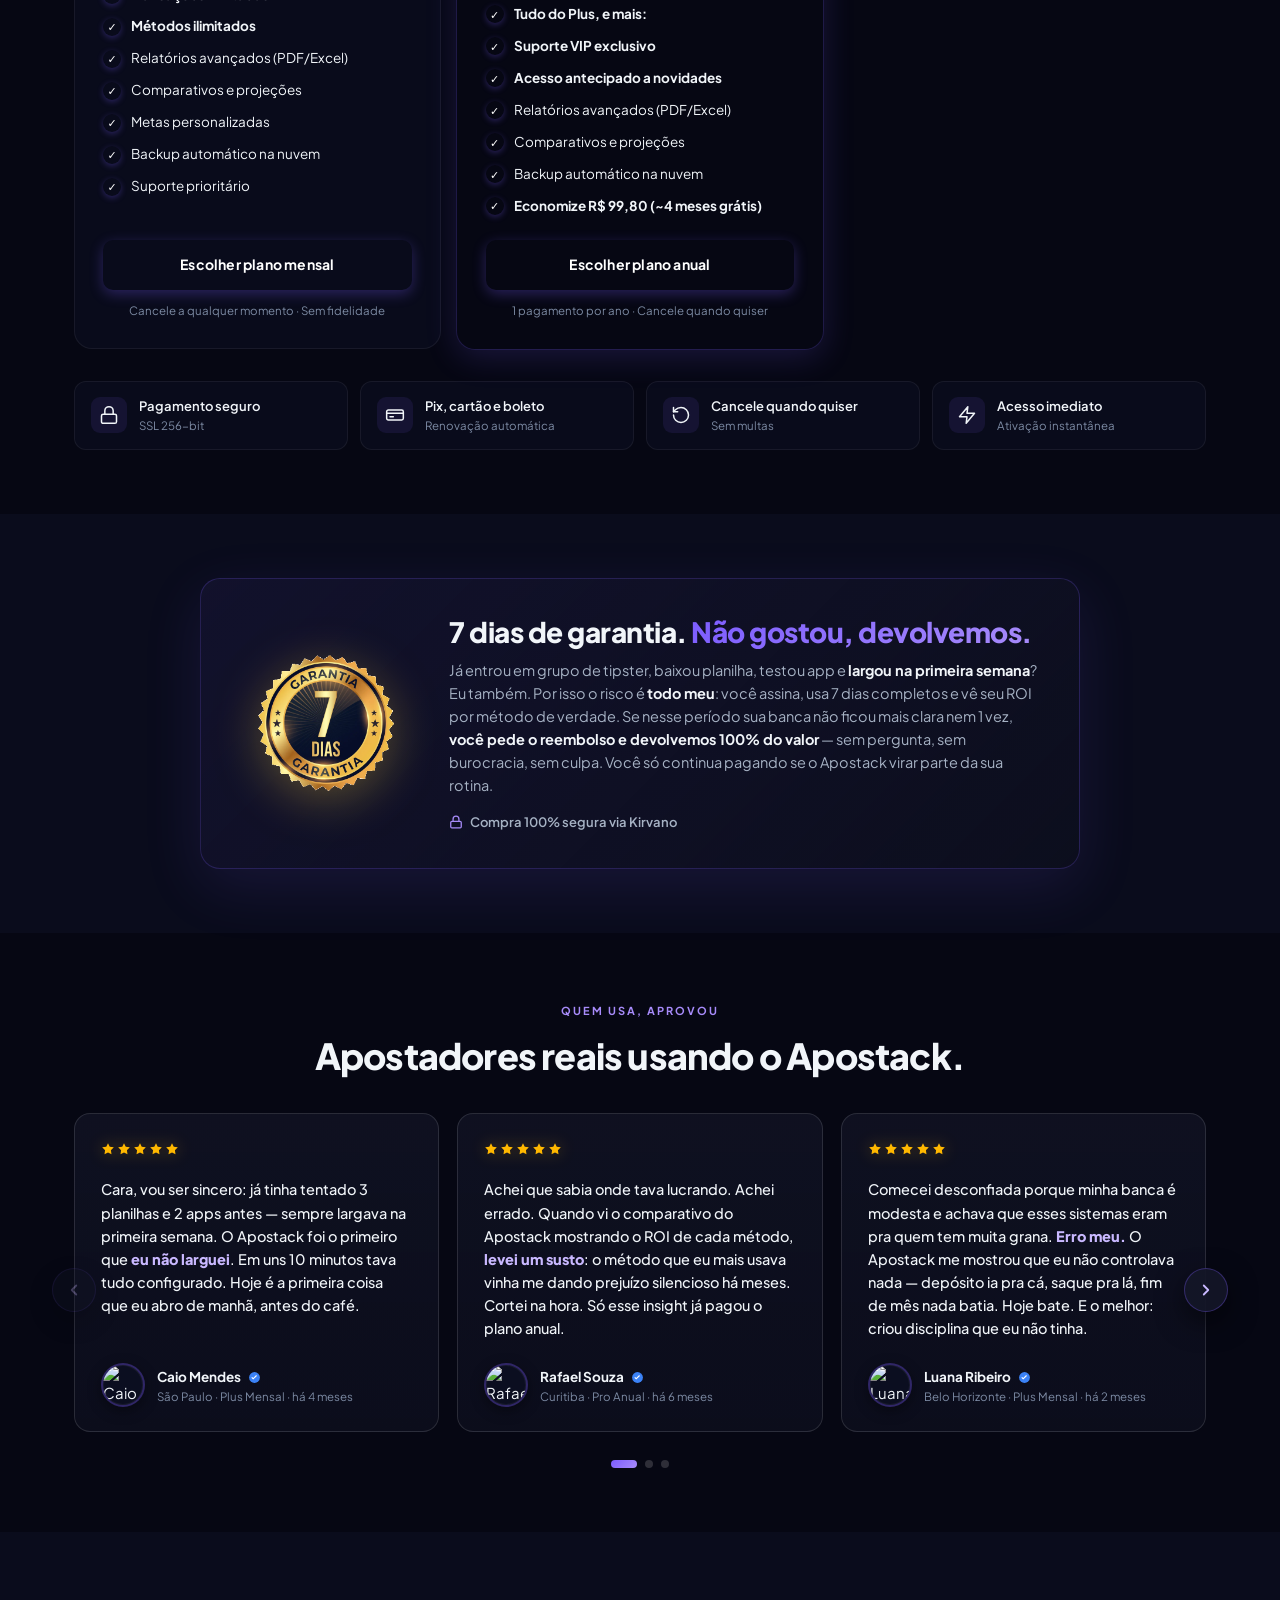
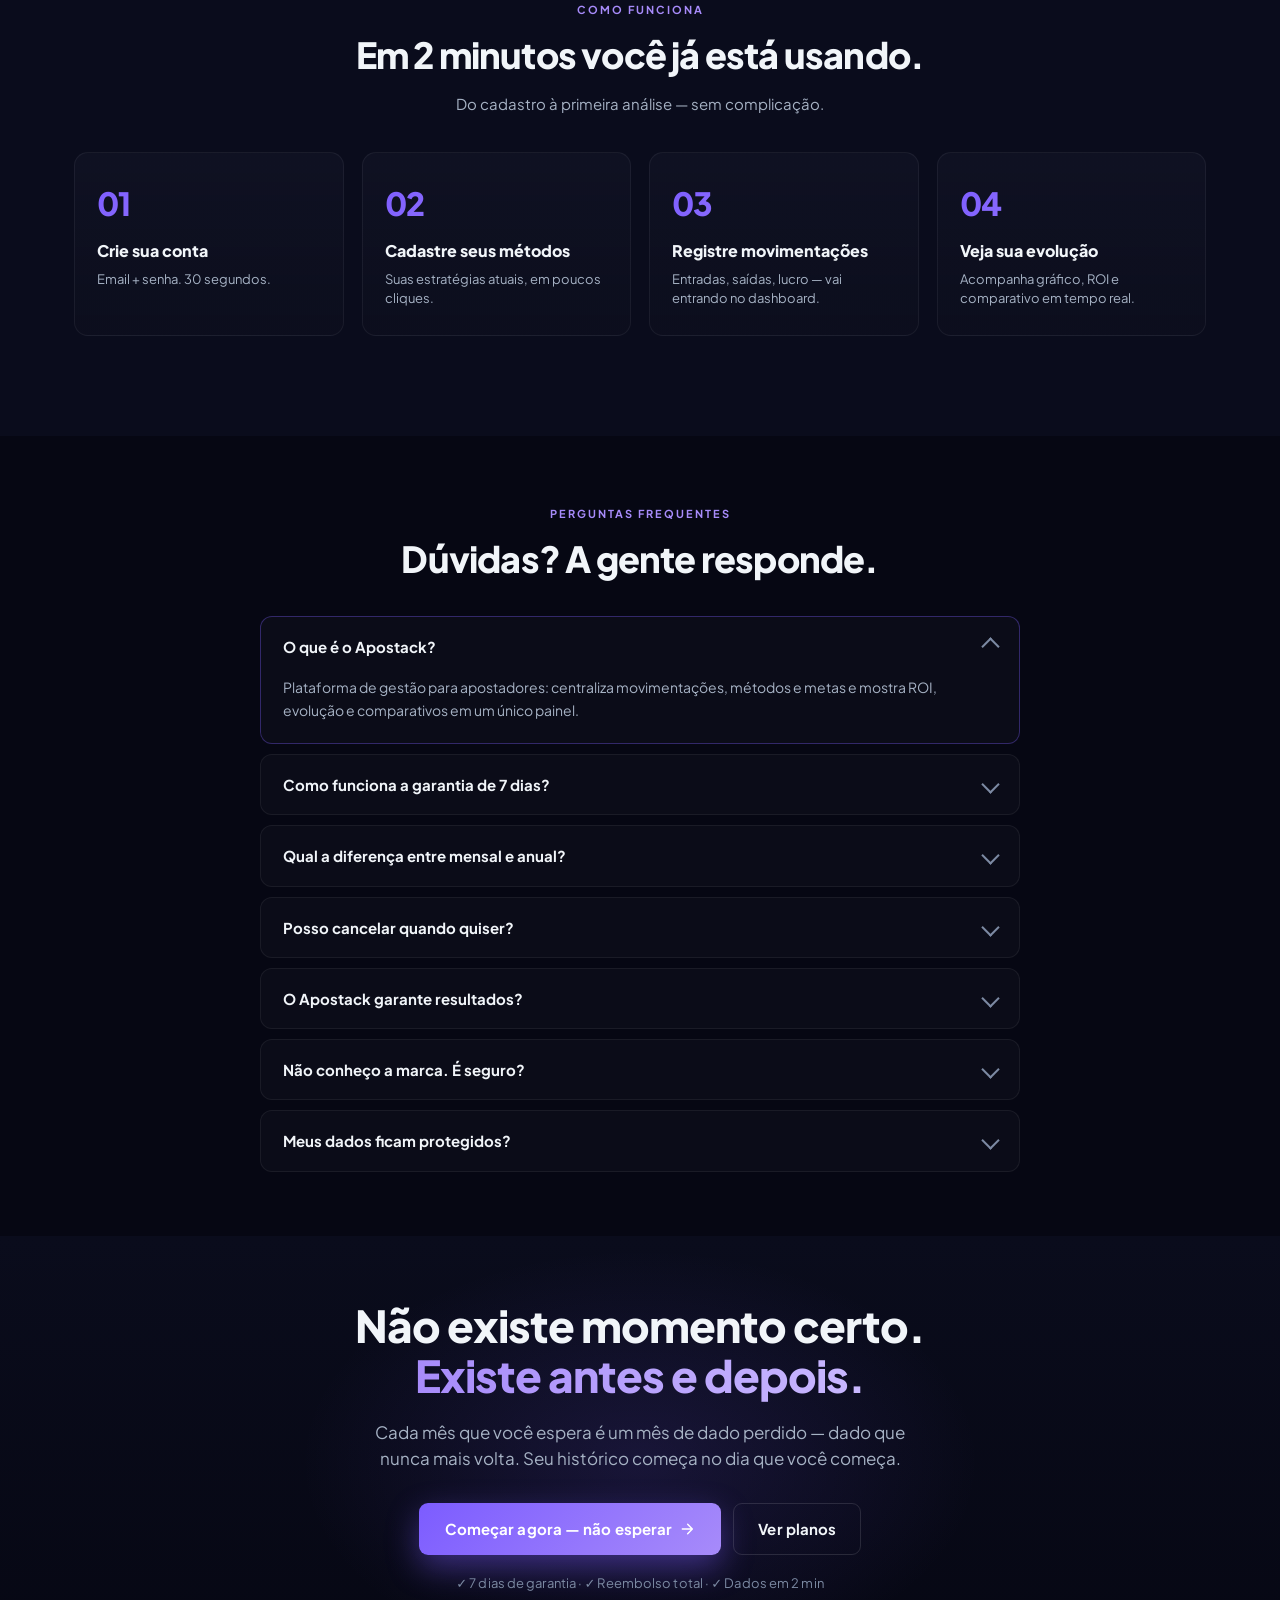
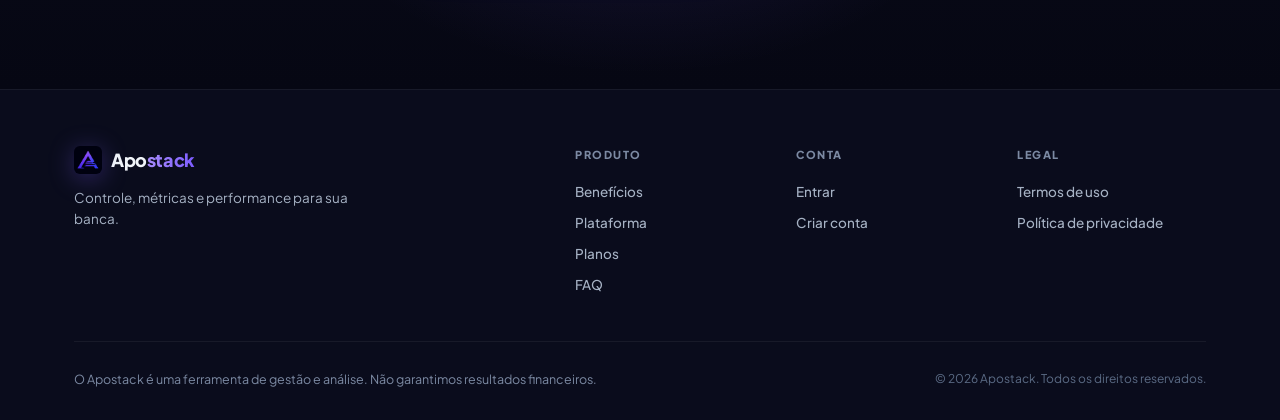
==== commit ed6dbdef: "ui(grupos): redesenha o card de perfil — hierarquia e barra de progresso O card estava correto mas s" ====
--- a/index.html
+++ b/index.html
@@ -112,8 +112,8 @@
 <link rel="preconnect" href="https://fonts.googleapis.com"/>
 <link rel="preconnect" href="https://fonts.gstatic.com" crossorigin/>
 <link href="https://fonts.googleapis.com/css2?family=Plus+Jakarta+Sans:wght@400;500;600;700;800&display=swap" rel="stylesheet"/>
-<link rel="stylesheet" href="style.css?v=272"/>
-<link rel="stylesheet" href="light.css?v=272"/>
+<link rel="stylesheet" href="style.css?v=273"/>
+<link rel="stylesheet" href="light.css?v=273"/>
 </head>
 <body>
 
@@ -2762,9 +2762,9 @@
   </div>
 </div>
 
-<script src="config.js?v=272" defer></script>
-<script src="storage.js?v=272" defer></script>
-<script src="script.js?v=272" defer></script>
+<script src="config.js?v=273" defer></script>
+<script src="storage.js?v=273" defer></script>
+<script src="script.js?v=273" defer></script>
 
 <!-- ════════════════════════════════════════════
      Service Worker — habilita PWA instalavel
--- a/style.css
+++ b/style.css
@@ -4991,18 +4991,89 @@
 #grpPerfilCorpo .grp-rank th,#grpPerfilCorpo .grp-rank td{padding:10px 6px}
 #grpPerfilCorpo .grp-rank td:first-child{white-space:nowrap}
 
-/* Card de perfil do membro no grupo */
-.grp-perfil-topo{display:flex;align-items:center;gap:14px;margin-bottom:16px}
-.grp-perfil-foto{width:58px;height:58px;border-radius:50%;flex-shrink:0;overflow:hidden;
-  background:var(--bg-secondary);border:2px solid var(--border);
+
+/* ═══════════════════════════════════════════════════════════════
+   CARD DE PERFIL DO MEMBRO (grupo)
+   Hierarquia: quem é  →  quanto fez  →  onde chegou  →  o que fez.
+   O número do lucro é o herói da tela; o resto sustenta ele.
+   ═══════════════════════════════════════════════════════════════ */
+.gp{ animation:gpEntra .22s ease both }
+@keyframes gpEntra{ from{opacity:0;transform:translateY(6px)} to{opacity:1;transform:none} }
+
+/* ── Cabeçalho ── */
+.gp-hero{position:relative;display:flex;align-items:center;gap:14px;
+  padding:16px 16px 18px;margin:-4px -4px 0;border-radius:14px;overflow:hidden;
+  background:linear-gradient(135deg,rgba(99,102,241,.14),rgba(139,92,246,.07) 55%,transparent);
+  border:1px solid var(--glass-border)}
+.gp-hero::after{content:'';position:absolute;right:-60px;top:-70px;width:190px;height:190px;
+  background:radial-gradient(circle,rgba(139,92,246,.20),transparent 70%);pointer-events:none}
+
+.gp-anel{position:relative;flex-shrink:0;width:72px;height:72px;border-radius:50%;
+  padding:2.5px;background:var(--anel,linear-gradient(135deg,#6366f1,#8b5cf6));
+  box-shadow:0 6px 18px rgba(0,0,0,.45)}
+.gp-avatar{width:100%;height:100%;border-radius:50%;overflow:hidden;background:var(--bg-card);
   display:flex;align-items:center;justify-content:center}
-.grp-perfil-foto-img{width:100%;height:100%;object-fit:cover;display:block}
-.grp-perfil-iniciais{font-weight:800;font-size:19px;color:var(--text-secondary)}
-.grp-perfil-nome{font-weight:800;font-size:17px;color:var(--text-primary);line-height:1.25}
-.grp-perfil-lucro{font-size:26px;font-weight:800;font-variant-numeric:tabular-nums;line-height:1.1}
-.grp-perfil-lucro-lbl{display:block;font-size:11px;font-weight:600;color:var(--text-muted);
-  text-transform:uppercase;letter-spacing:.5px;margin-top:4px}
-.grp-perfil-faixas{margin-top:14px;padding-top:12px;border-top:1px solid var(--border)}
-.grp-comprov{background:transparent;border:0;cursor:pointer;font-size:16px;line-height:1;
-  padding:4px;border-radius:6px;transition:.15s}
-.grp-comprov:hover{background:rgba(255,255,255,.07)}
+.gp-avatar img{width:100%;height:100%;object-fit:cover;display:block}
+.gp-iniciais{font-weight:800;font-size:23px;letter-spacing:.5px;color:var(--text-secondary)}
+
+.gp-ident{min-width:0;position:relative;z-index:1}
+.gp-nome{font-size:19px;font-weight:800;color:var(--text-primary);line-height:1.2;
+  white-space:nowrap;overflow:hidden;text-overflow:ellipsis}
+.gp-chips{display:flex;gap:6px;flex-wrap:wrap;margin-top:8px}
+.gp-chip{font-size:11px;font-weight:600;color:var(--text-secondary);
+  background:rgba(255,255,255,.05);border:1px solid var(--glass-border);
+  border-radius:999px;padding:4px 10px;white-space:nowrap}
+
+/* ── Lucro: o herói ── */
+.gp-lucro-box{margin-top:16px;padding:16px 18px;border-radius:14px;
+  background:var(--bg-secondary);border:1px solid var(--border);position:relative;overflow:hidden}
+.gp-lucro-box::before{content:'';position:absolute;inset:0;opacity:.6;
+  background:radial-gradient(120% 100% at 0% 0%,var(--brilho,rgba(16,185,129,.10)),transparent 60%)}
+.gp-lucro-lbl{position:relative;font-size:10.5px;font-weight:700;letter-spacing:1.1px;
+  text-transform:uppercase;color:var(--text-muted)}
+.gp-lucro{position:relative;font-size:31px;font-weight:800;line-height:1.15;margin-top:4px;
+  font-variant-numeric:tabular-nums;letter-spacing:-.6px}
+
+/* ── Faixa e progresso ── */
+.gp-faixa{margin-top:14px;padding:14px 16px;border-radius:14px;
+  background:var(--bg-secondary);border:1px solid var(--border)}
+.gp-faixa-topo{display:flex;align-items:center;justify-content:space-between;gap:10px;flex-wrap:wrap}
+.gp-premio{display:inline-flex;align-items:center;gap:6px;font-size:12px;font-weight:800;
+  color:#0b1220;background:linear-gradient(135deg,#fbbf24,#f59e0b);
+  border-radius:999px;padding:5px 12px;box-shadow:0 3px 10px rgba(245,158,11,.28)}
+.gp-prox{font-size:11.5px;color:var(--text-secondary);font-weight:600}
+.gp-rail{height:7px;border-radius:99px;background:rgba(255,255,255,.07);margin-top:11px;overflow:hidden}
+.gp-rail-fill{height:100%;border-radius:99px;
+  background:linear-gradient(90deg,#6366f1,#8b5cf6);transition:width .5s cubic-bezier(.2,.8,.2,1)}
+.gp-falta{margin-top:8px;font-size:11.5px;color:var(--text-muted)}
+
+/* ── Transações ── */
+.gp-sec{margin:18px 0 8px;font-size:10.5px;font-weight:700;letter-spacing:1.1px;
+  text-transform:uppercase;color:var(--text-muted)}
+.gp-tx{display:flex;align-items:center;gap:12px;padding:11px 13px;border-radius:12px;
+  background:var(--bg-secondary);border:1px solid var(--border);margin-bottom:8px;
+  position:relative;overflow:hidden}
+.gp-tx::before{content:'';position:absolute;left:0;top:0;bottom:0;width:3px;background:var(--faixa,var(--green))}
+.gp-tx.is-out::before{background:var(--red)}
+.gp-tx-info{flex:1;min-width:0}
+.gp-tx-desc{font-size:13.5px;font-weight:600;color:var(--text-primary);
+  white-space:nowrap;overflow:hidden;text-overflow:ellipsis}
+.gp-tx-meta{display:flex;align-items:center;gap:7px;margin-top:4px}
+.gp-tag{font-size:10px;font-weight:700;color:var(--text-secondary);background:rgba(255,255,255,.05);
+  border-radius:5px;padding:2px 7px;white-space:nowrap}
+.gp-data{font-size:10.5px;color:var(--text-muted);font-variant-numeric:tabular-nums}
+.gp-valor{font-size:14px;font-weight:800;white-space:nowrap;font-variant-numeric:tabular-nums}
+.gp-anexo{flex-shrink:0;display:inline-flex;align-items:center;gap:5px;cursor:pointer;
+  background:rgba(99,102,241,.12);border:1px solid rgba(99,102,241,.3);color:#a5b4fc;
+  border-radius:8px;padding:5px 9px;font-size:10.5px;font-weight:700;transition:.15s}
+.gp-anexo:hover{background:rgba(99,102,241,.22);border-color:rgba(99,102,241,.55);color:#c7d2fe}
+
+.gp-vazio{padding:18px 4px;text-align:center;font-size:13px;color:var(--text-muted)}
+.gp-rodape{margin-top:14px;padding-top:12px;border-top:1px solid var(--border);
+  font-size:11px;line-height:1.5;color:var(--text-muted)}
+
+@media (max-width:520px){
+  .gp-hero{flex-direction:column;align-items:flex-start;text-align:left}
+  .gp-lucro{font-size:27px}
+  .gp-anexo span{display:none}
+}
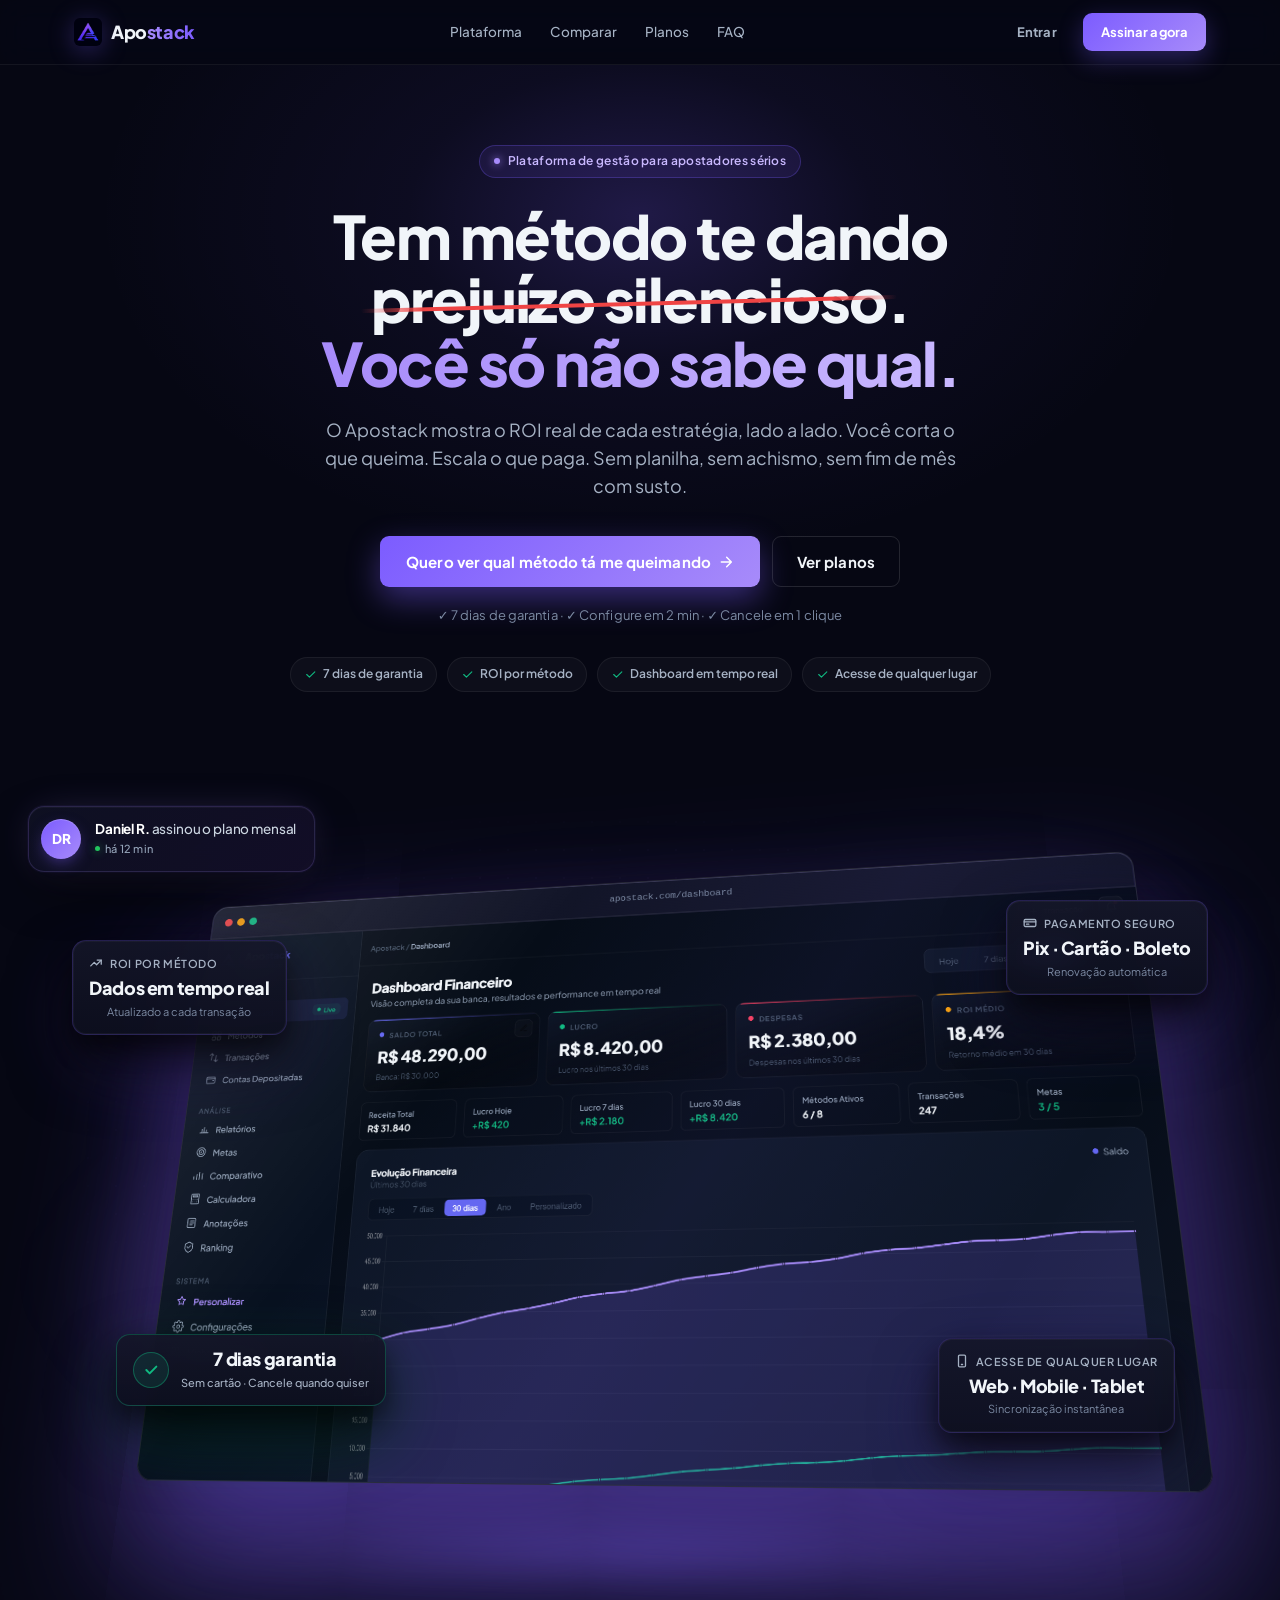
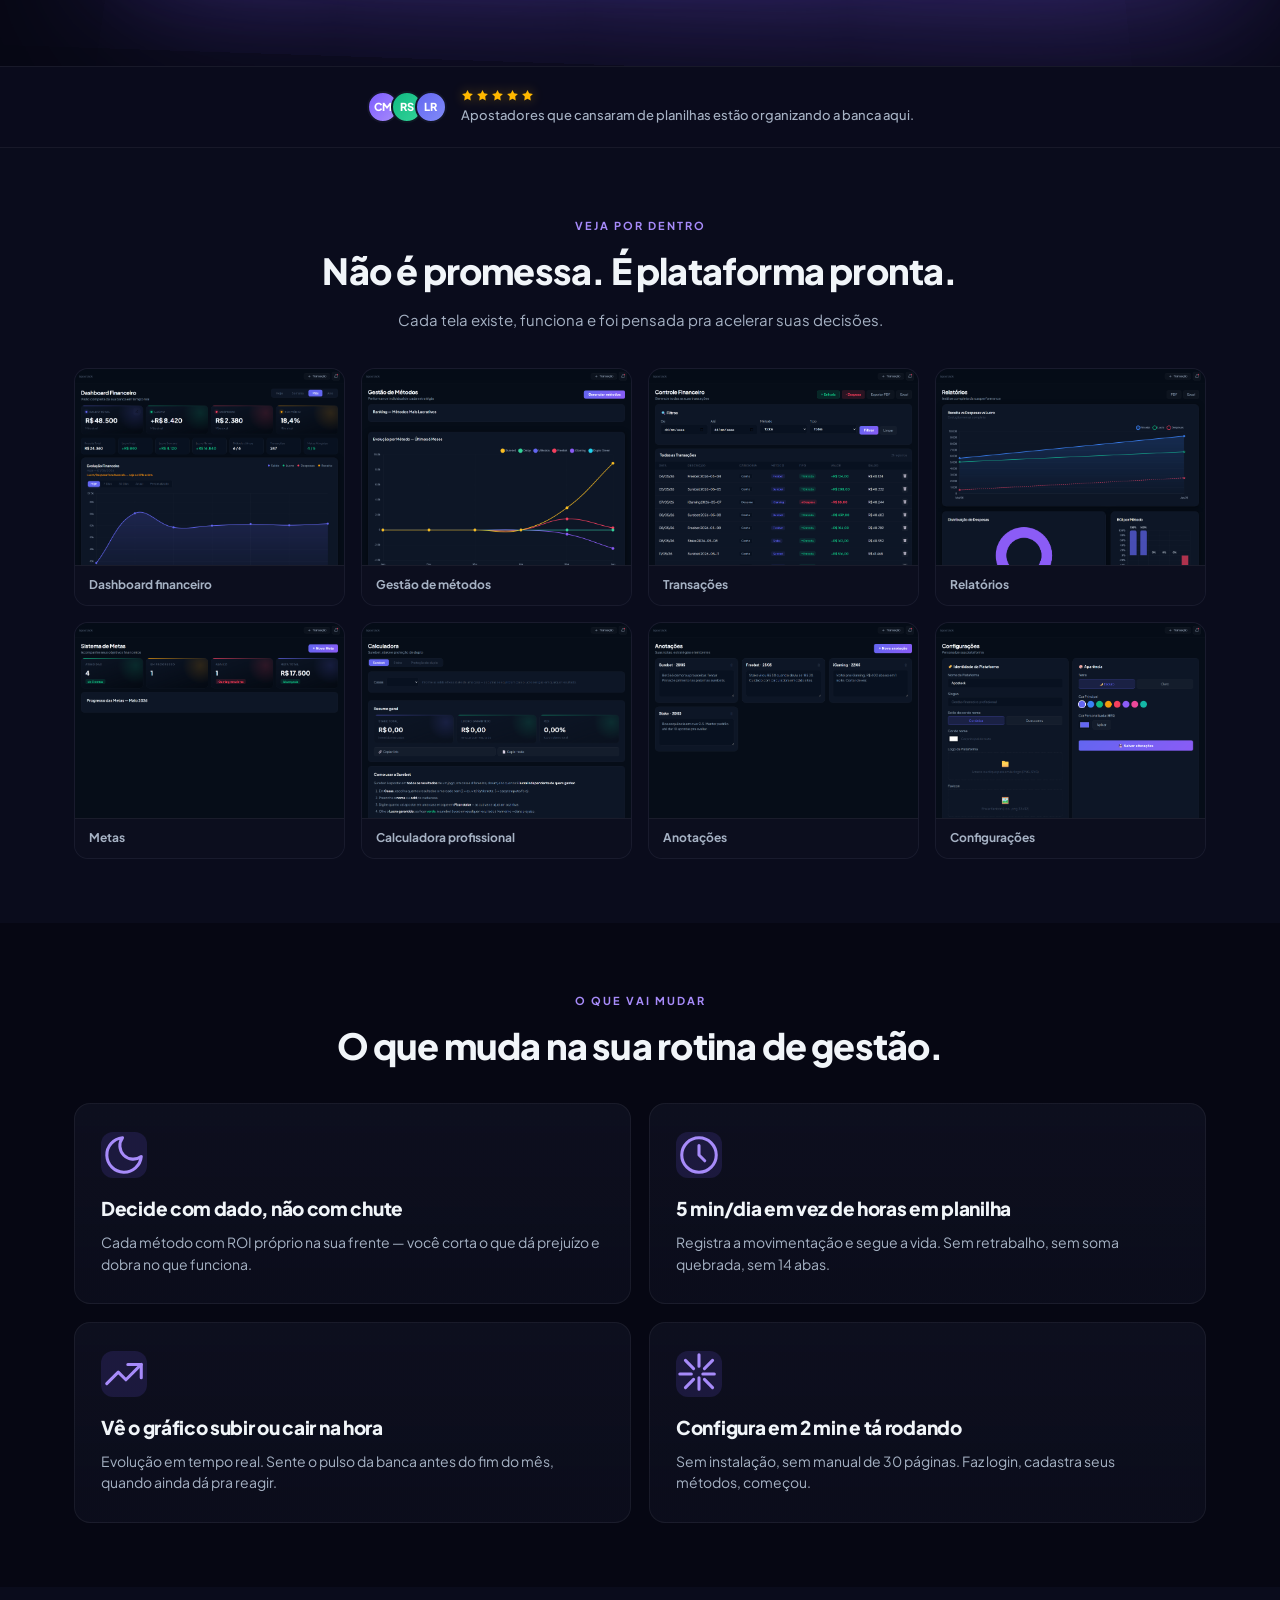
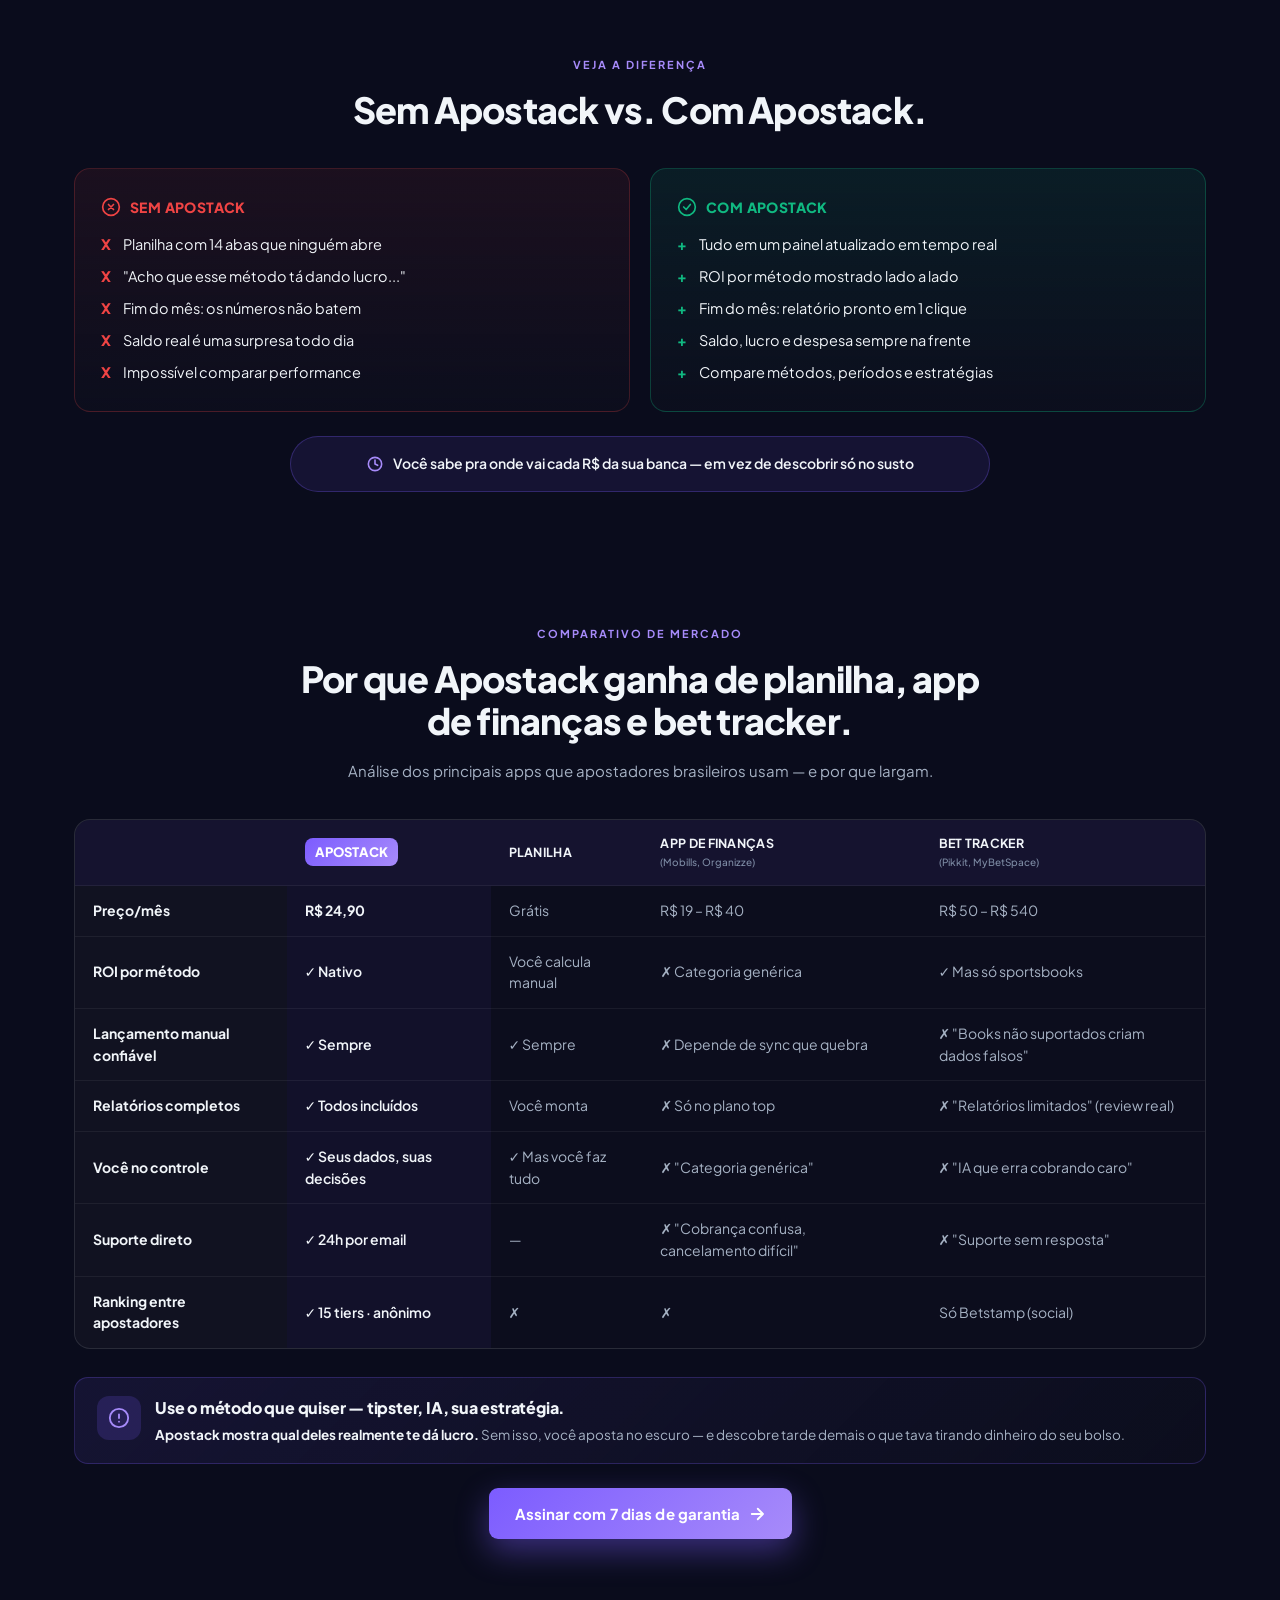
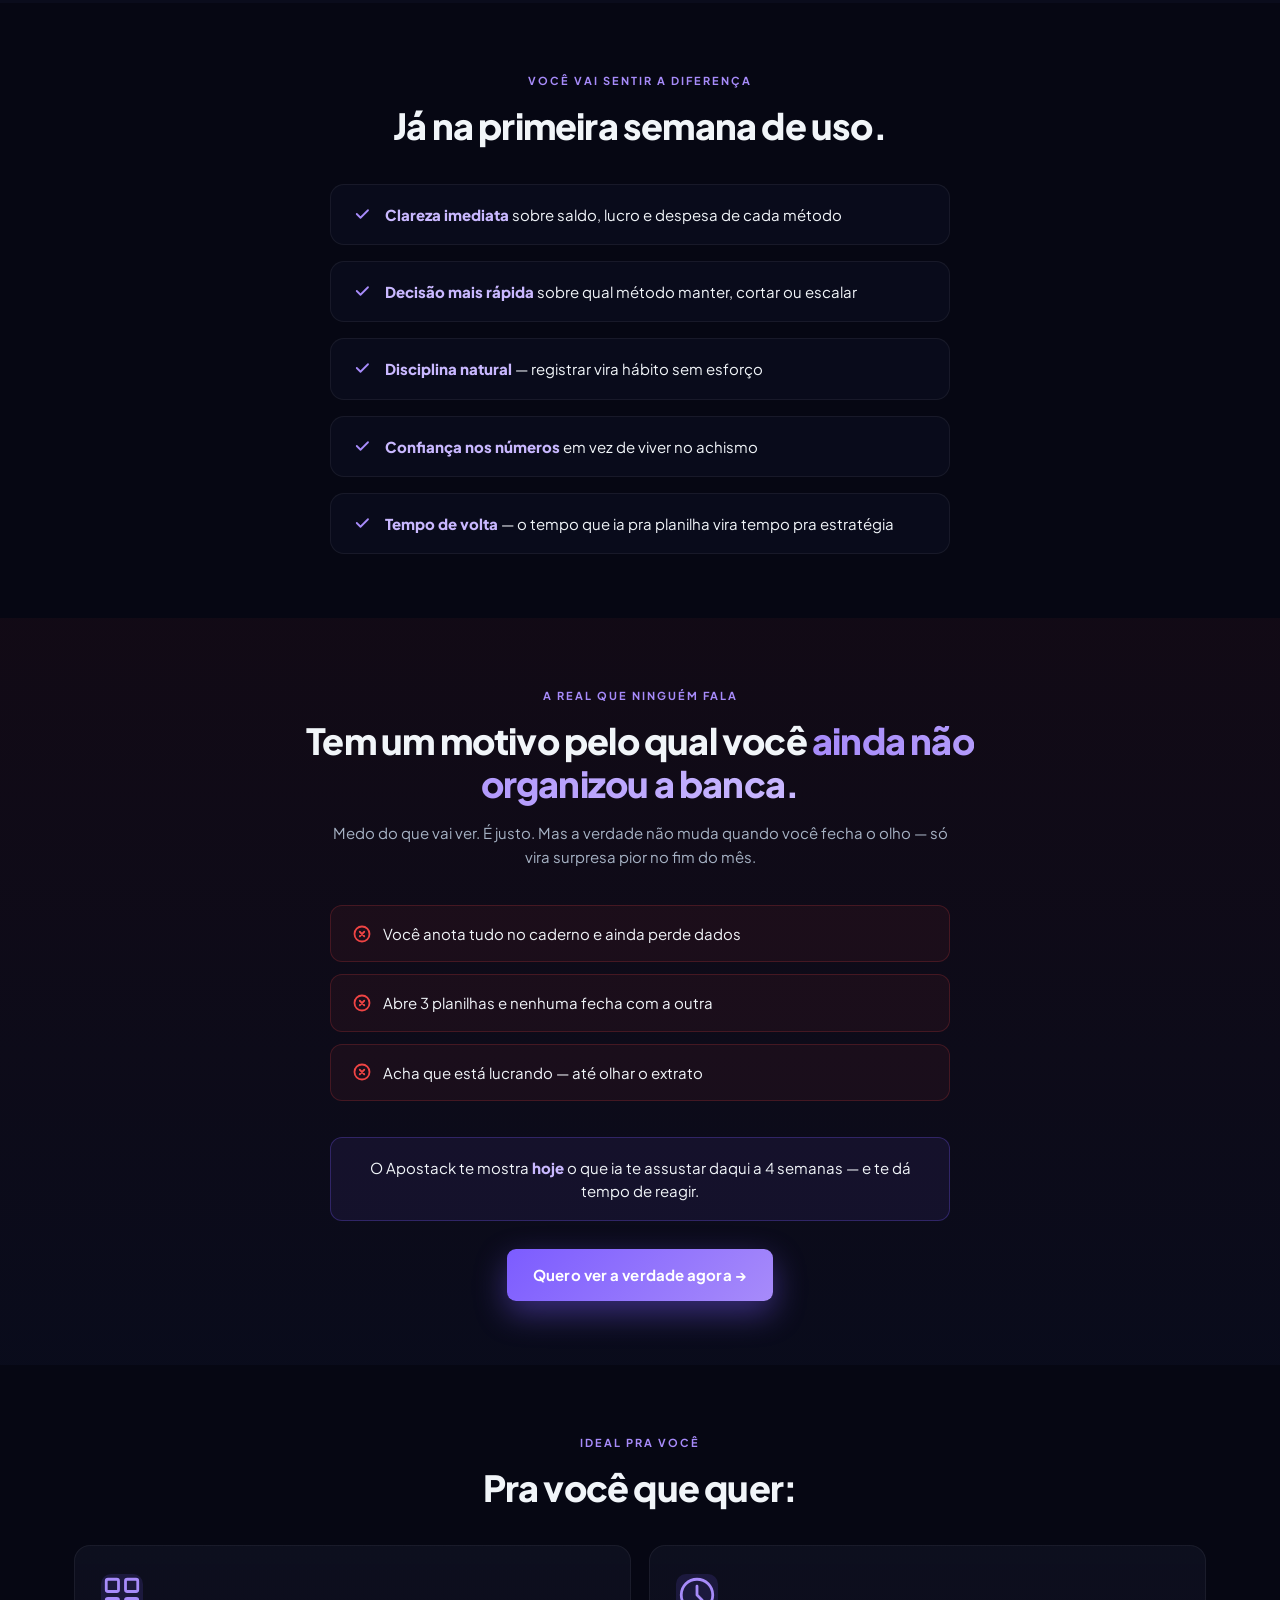
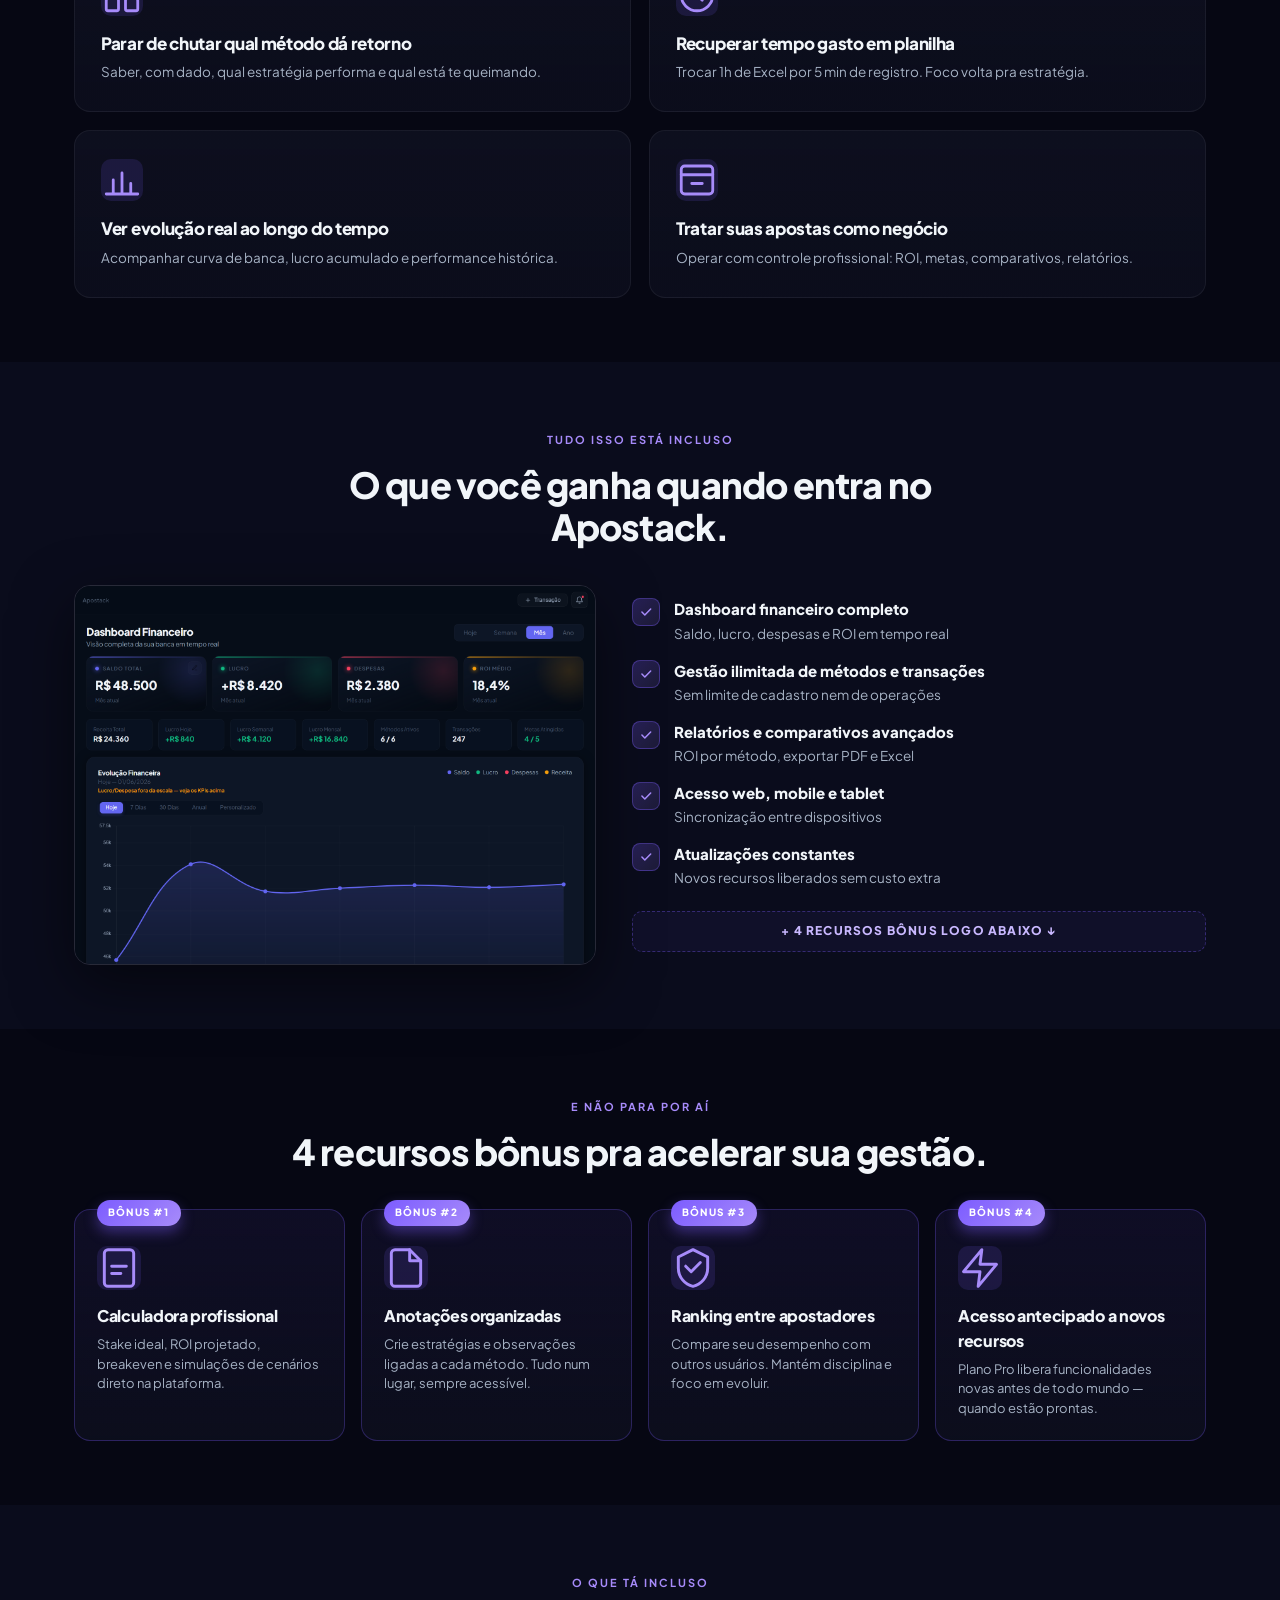
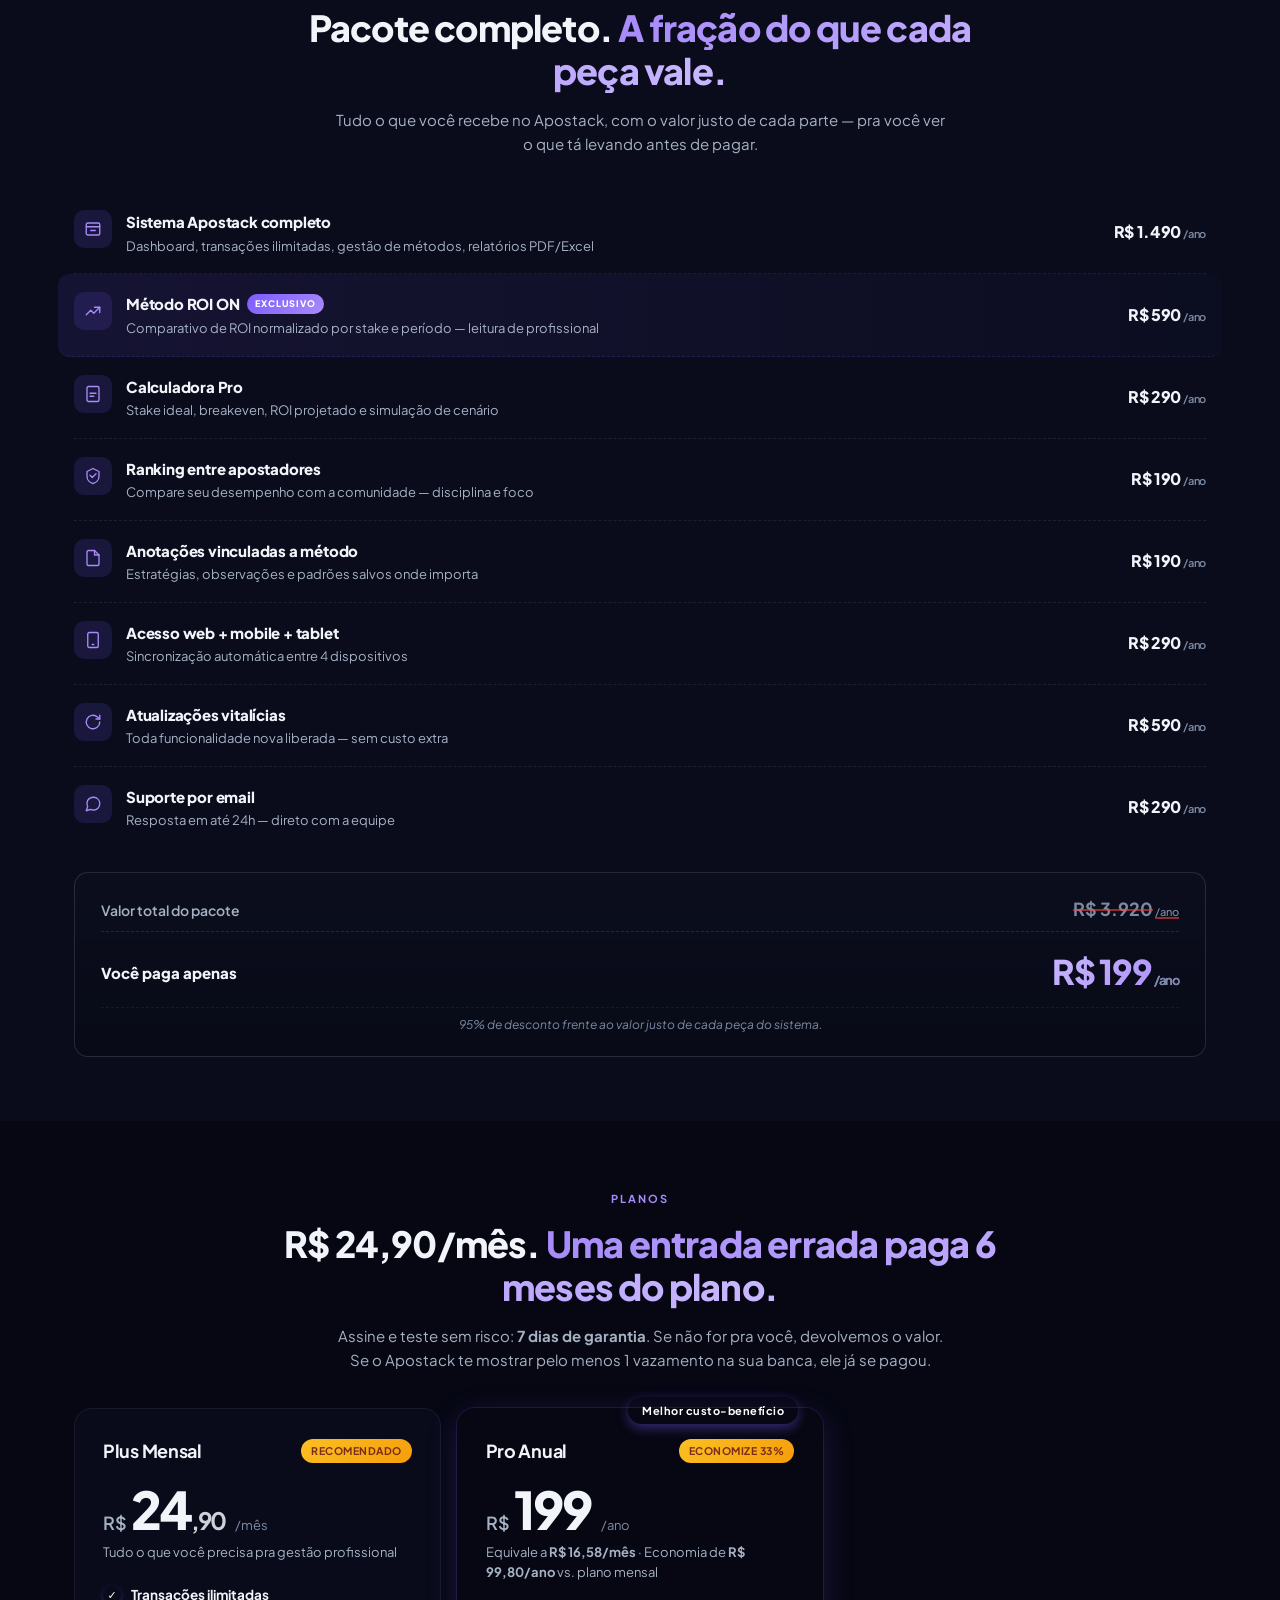
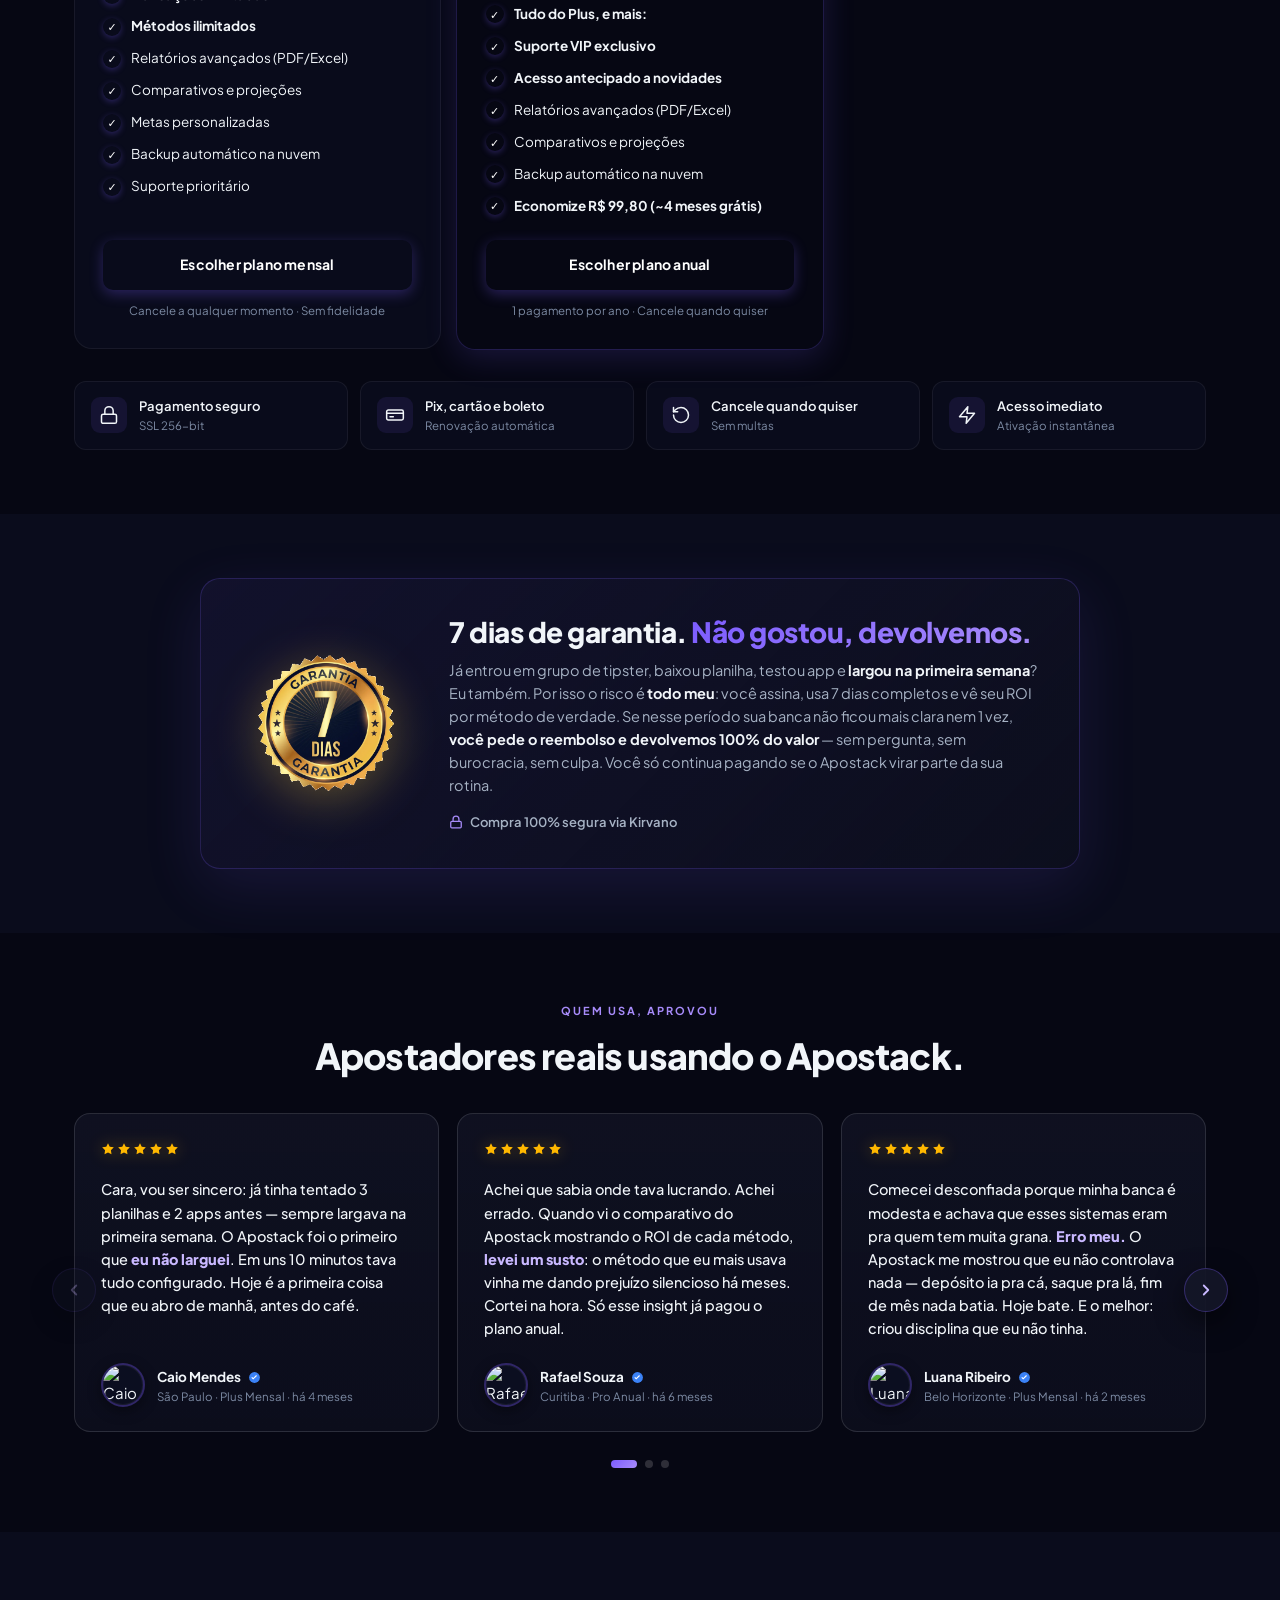
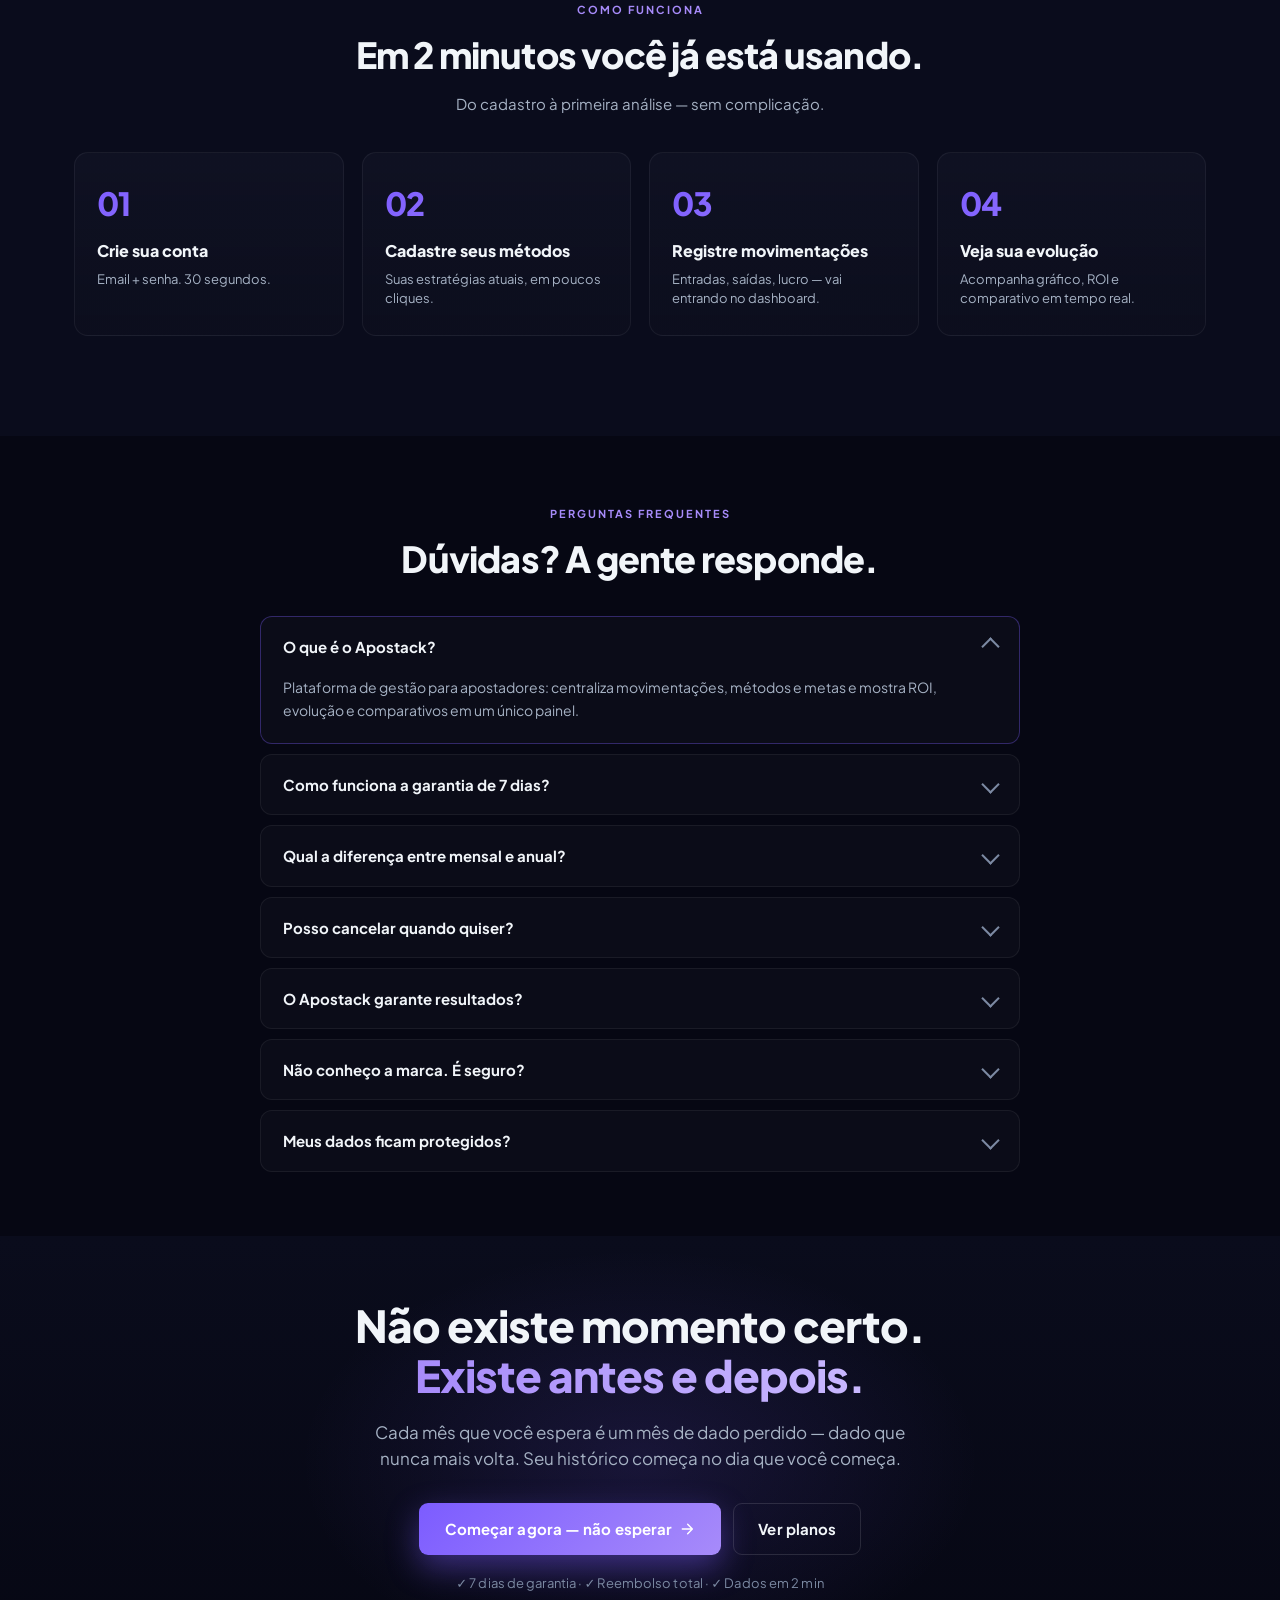
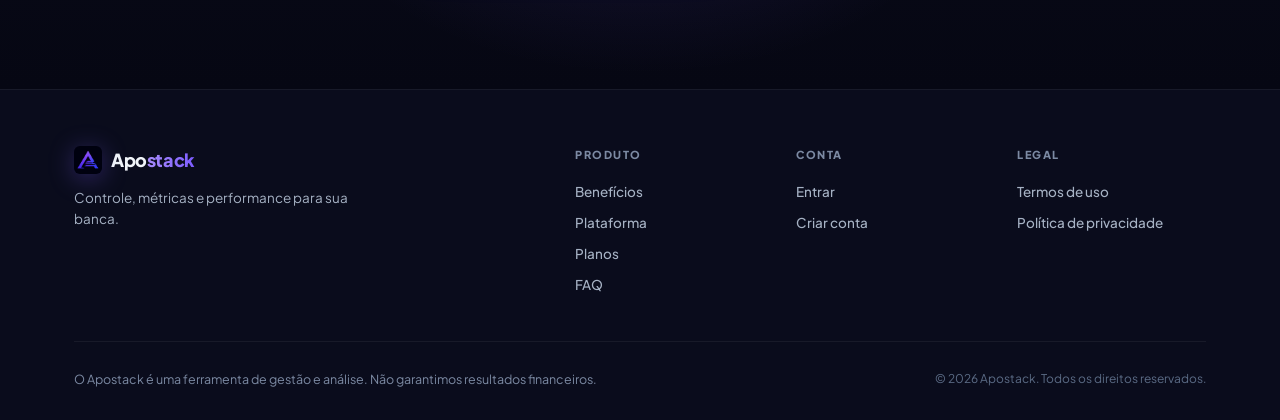
==== commit 0d75a6cb: "feat(admin): liberar acesso digitando qualquer e-mail O botao de liberar so existia nas linhas da li" ====
--- a/index.html
+++ b/index.html
@@ -112,8 +112,8 @@
 <link rel="preconnect" href="https://fonts.googleapis.com"/>
 <link rel="preconnect" href="https://fonts.gstatic.com" crossorigin/>
 <link href="https://fonts.googleapis.com/css2?family=Plus+Jakarta+Sans:wght@400;500;600;700;800&display=swap" rel="stylesheet"/>
-<link rel="stylesheet" href="style.css?v=273"/>
-<link rel="stylesheet" href="light.css?v=273"/>
+<link rel="stylesheet" href="style.css?v=274"/>
+<link rel="stylesheet" href="light.css?v=274"/>
 </head>
 <body>
 
@@ -1833,6 +1833,16 @@
         </div>
 
         <div class="form-card" style="margin-top:16px">
+          <div class="form-card-title">🔓 Liberar acesso por e-mail</div>
+          <div style="display:flex;gap:8px;flex-wrap:wrap;align-items:center">
+            <input class="form-input" id="adminLiberarEmail" type="email" placeholder="email@exemplo.com" autocomplete="off" style="flex:1;min-width:200px"
+              onkeydown="if(event.key==='Enter'){event.preventDefault();adminLiberarPorEmail();}"/>
+            <button class="btn-primary" style="width:auto;padding:9px 20px" onclick="adminLiberarPorEmail()">🔓 Liberar →</button>
+          </div>
+          <div style="font-size:12px;color:var(--text-muted);margin-top:6px">Funciona mesmo se a pessoa não aparecer na lista abaixo.</div>
+        </div>
+
+        <div class="form-card" style="margin-top:16px">
           <div class="form-card-title">Buscar usuário</div>
 
           <div class="adm-toolbar">
@@ -2762,9 +2772,9 @@
   </div>
 </div>
 
-<script src="config.js?v=273" defer></script>
-<script src="storage.js?v=273" defer></script>
-<script src="script.js?v=273" defer></script>
+<script src="config.js?v=274" defer></script>
+<script src="storage.js?v=274" defer></script>
+<script src="script.js?v=274" defer></script>
 
 <!-- ════════════════════════════════════════════
      Service Worker — habilita PWA instalavel
